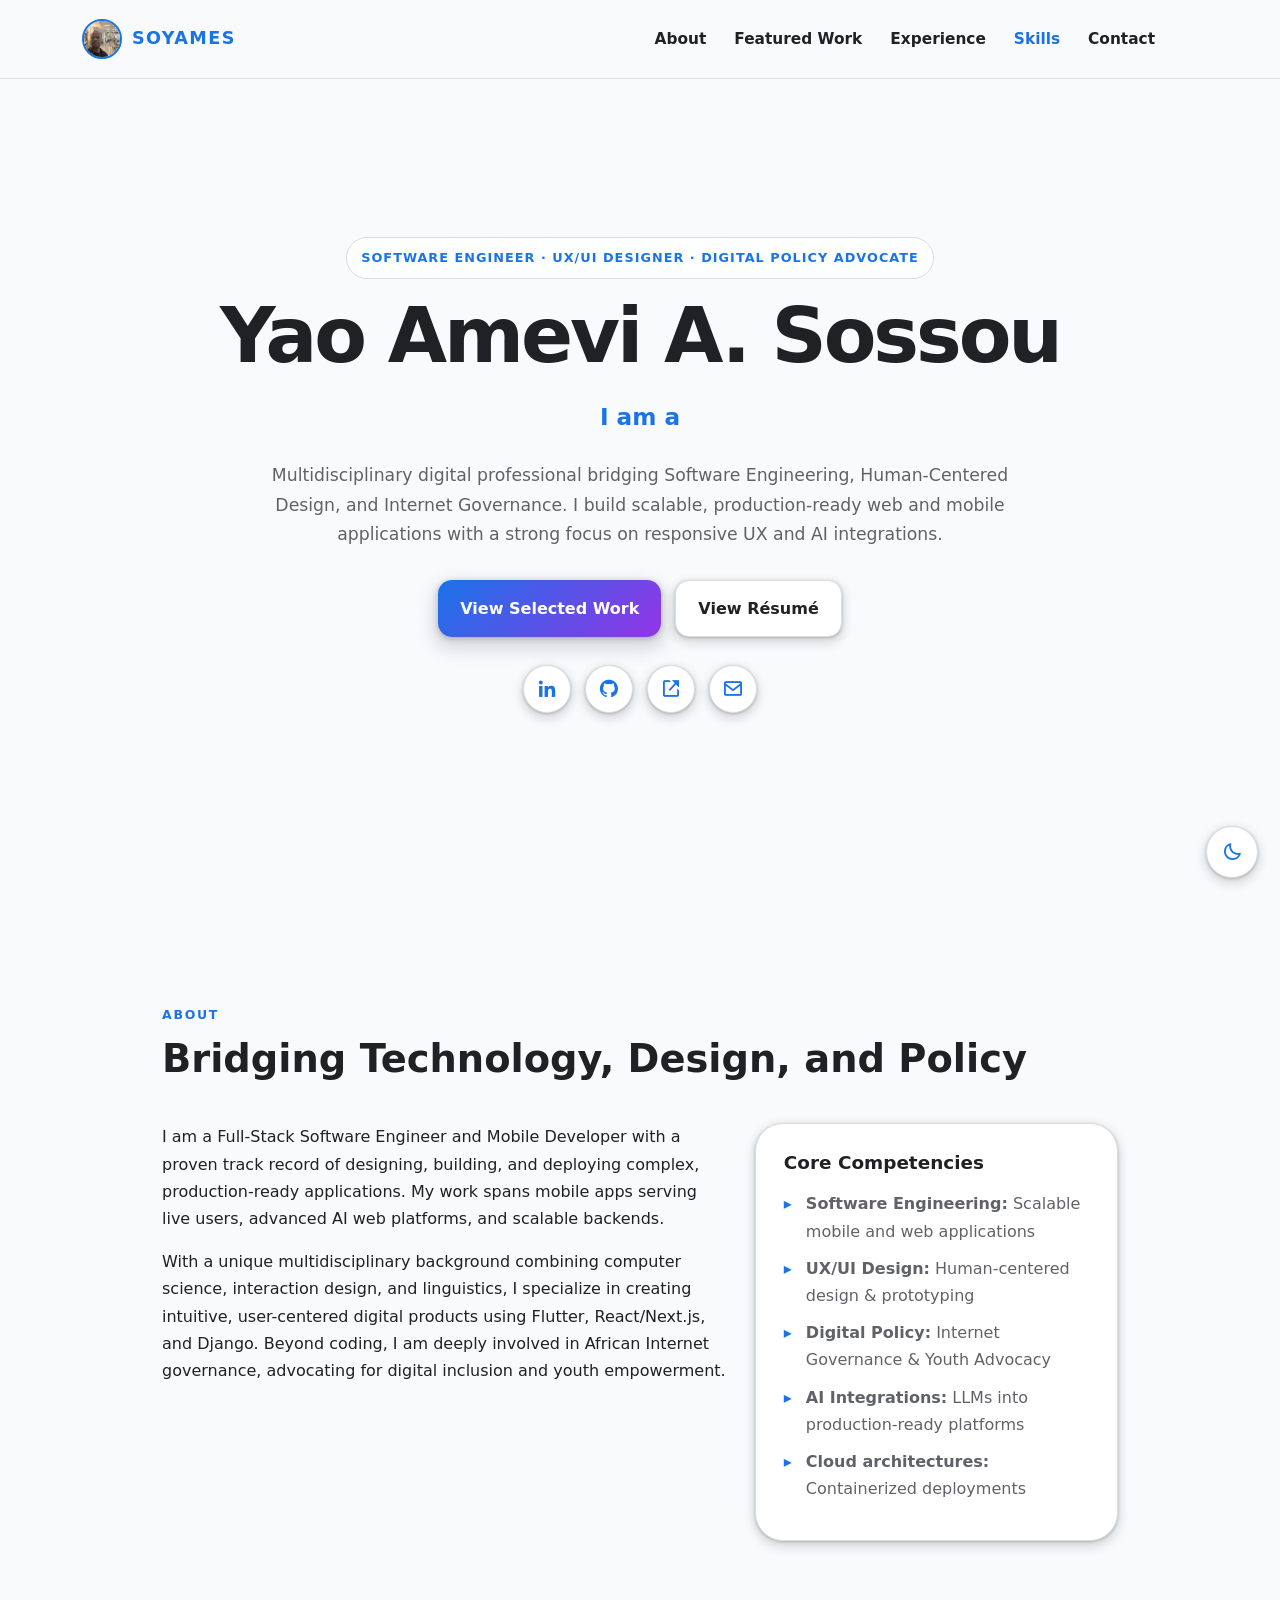
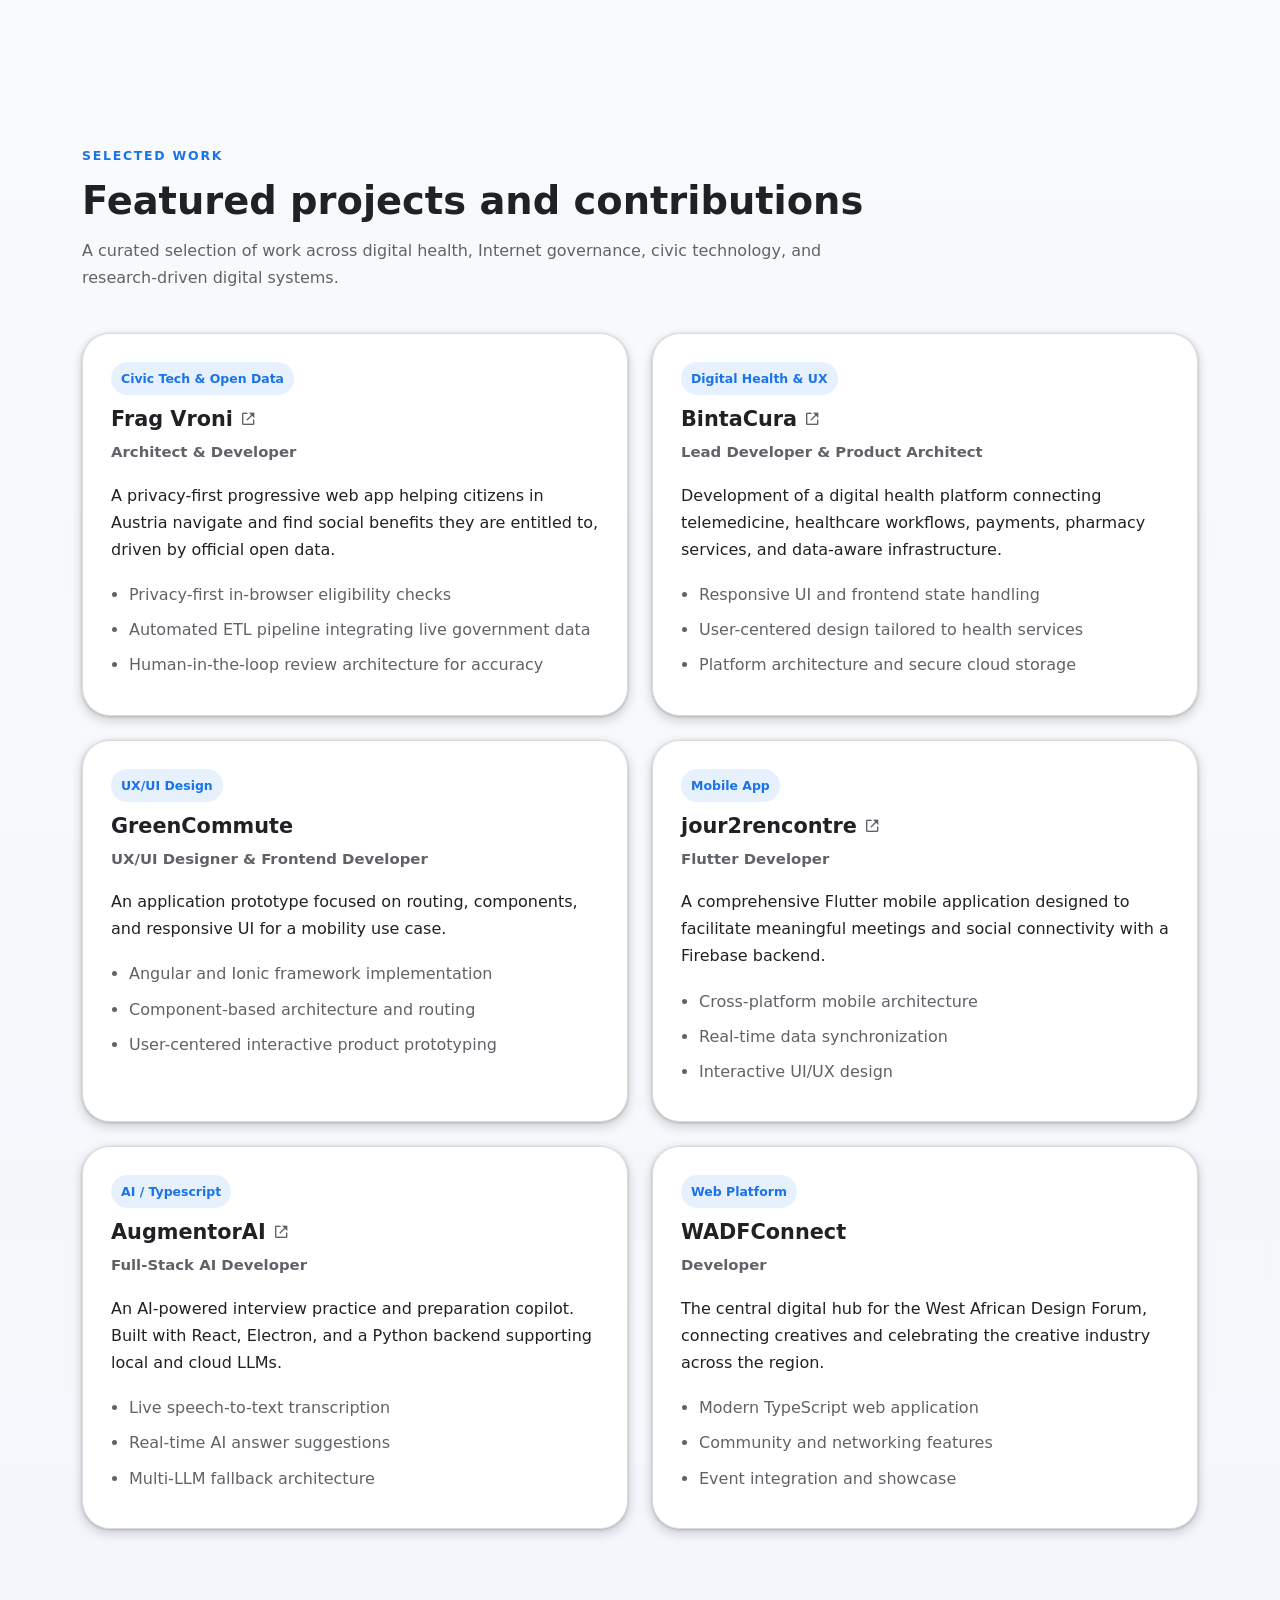
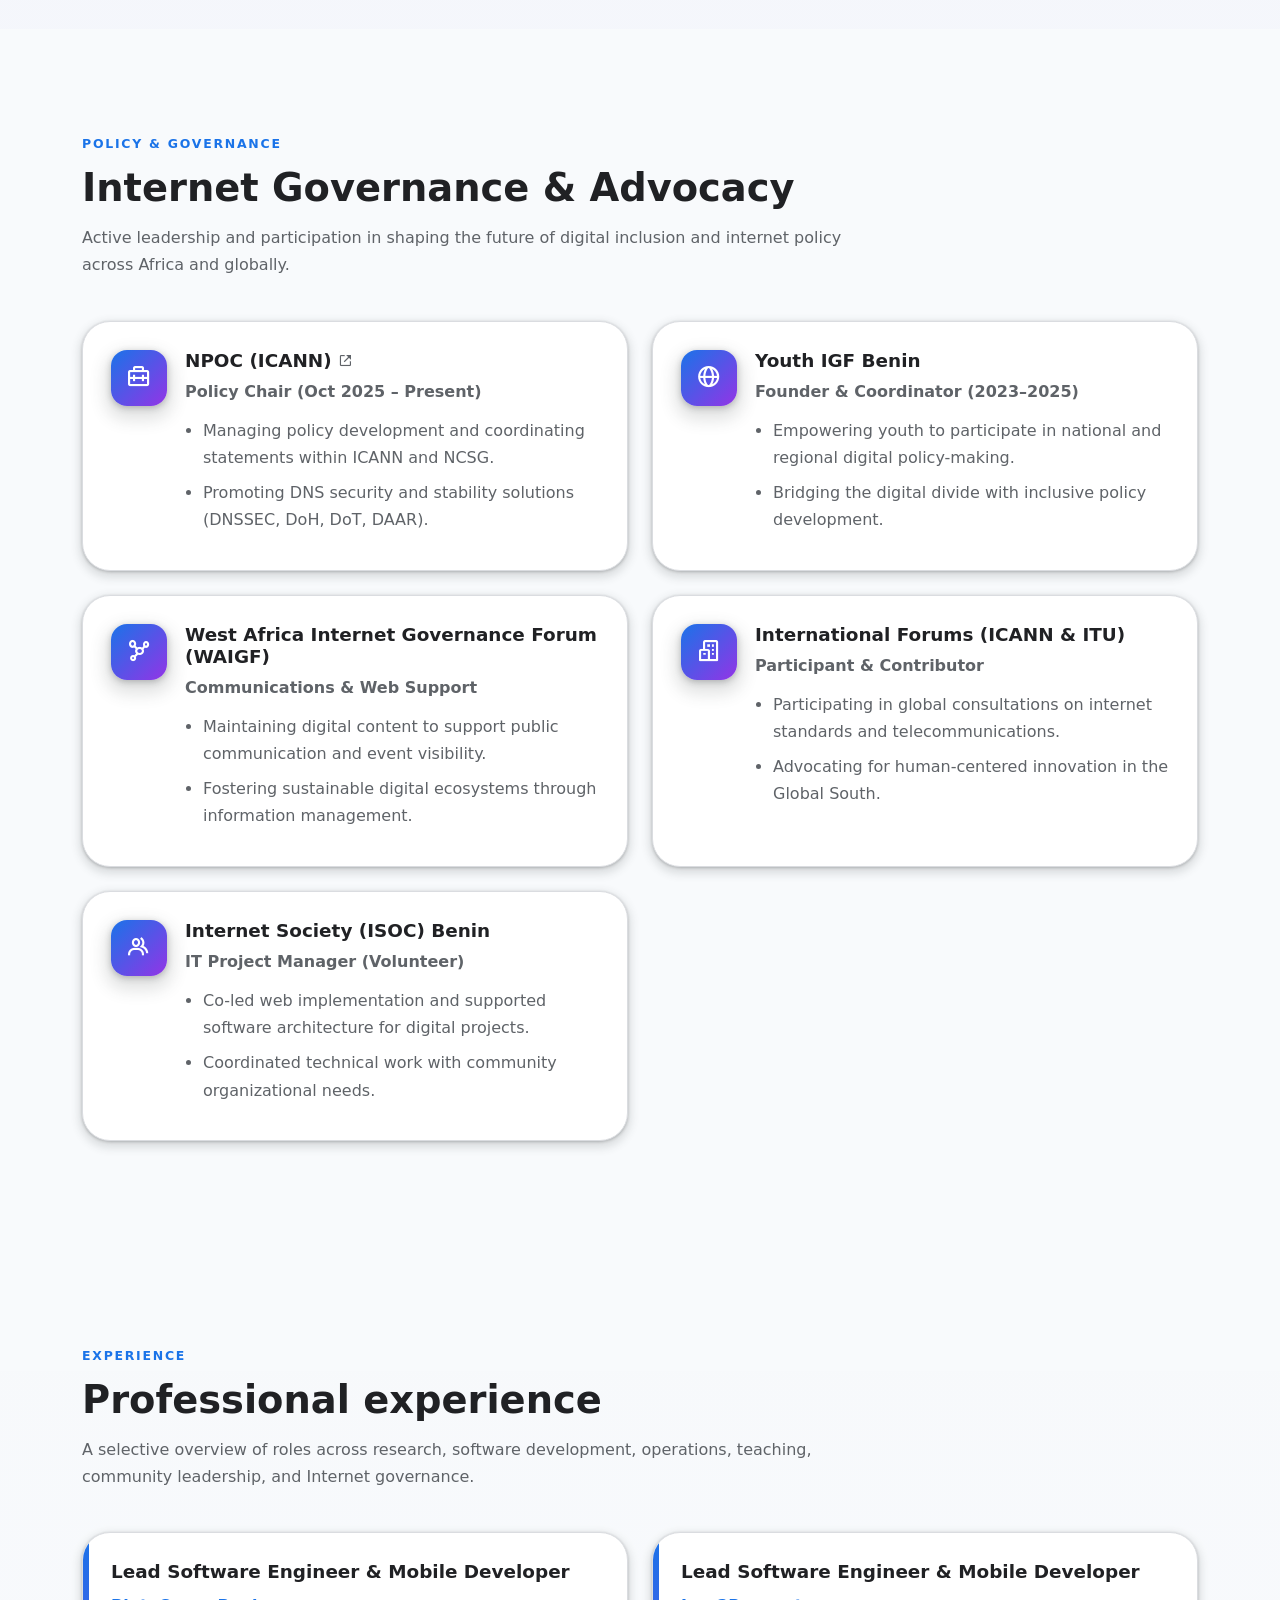
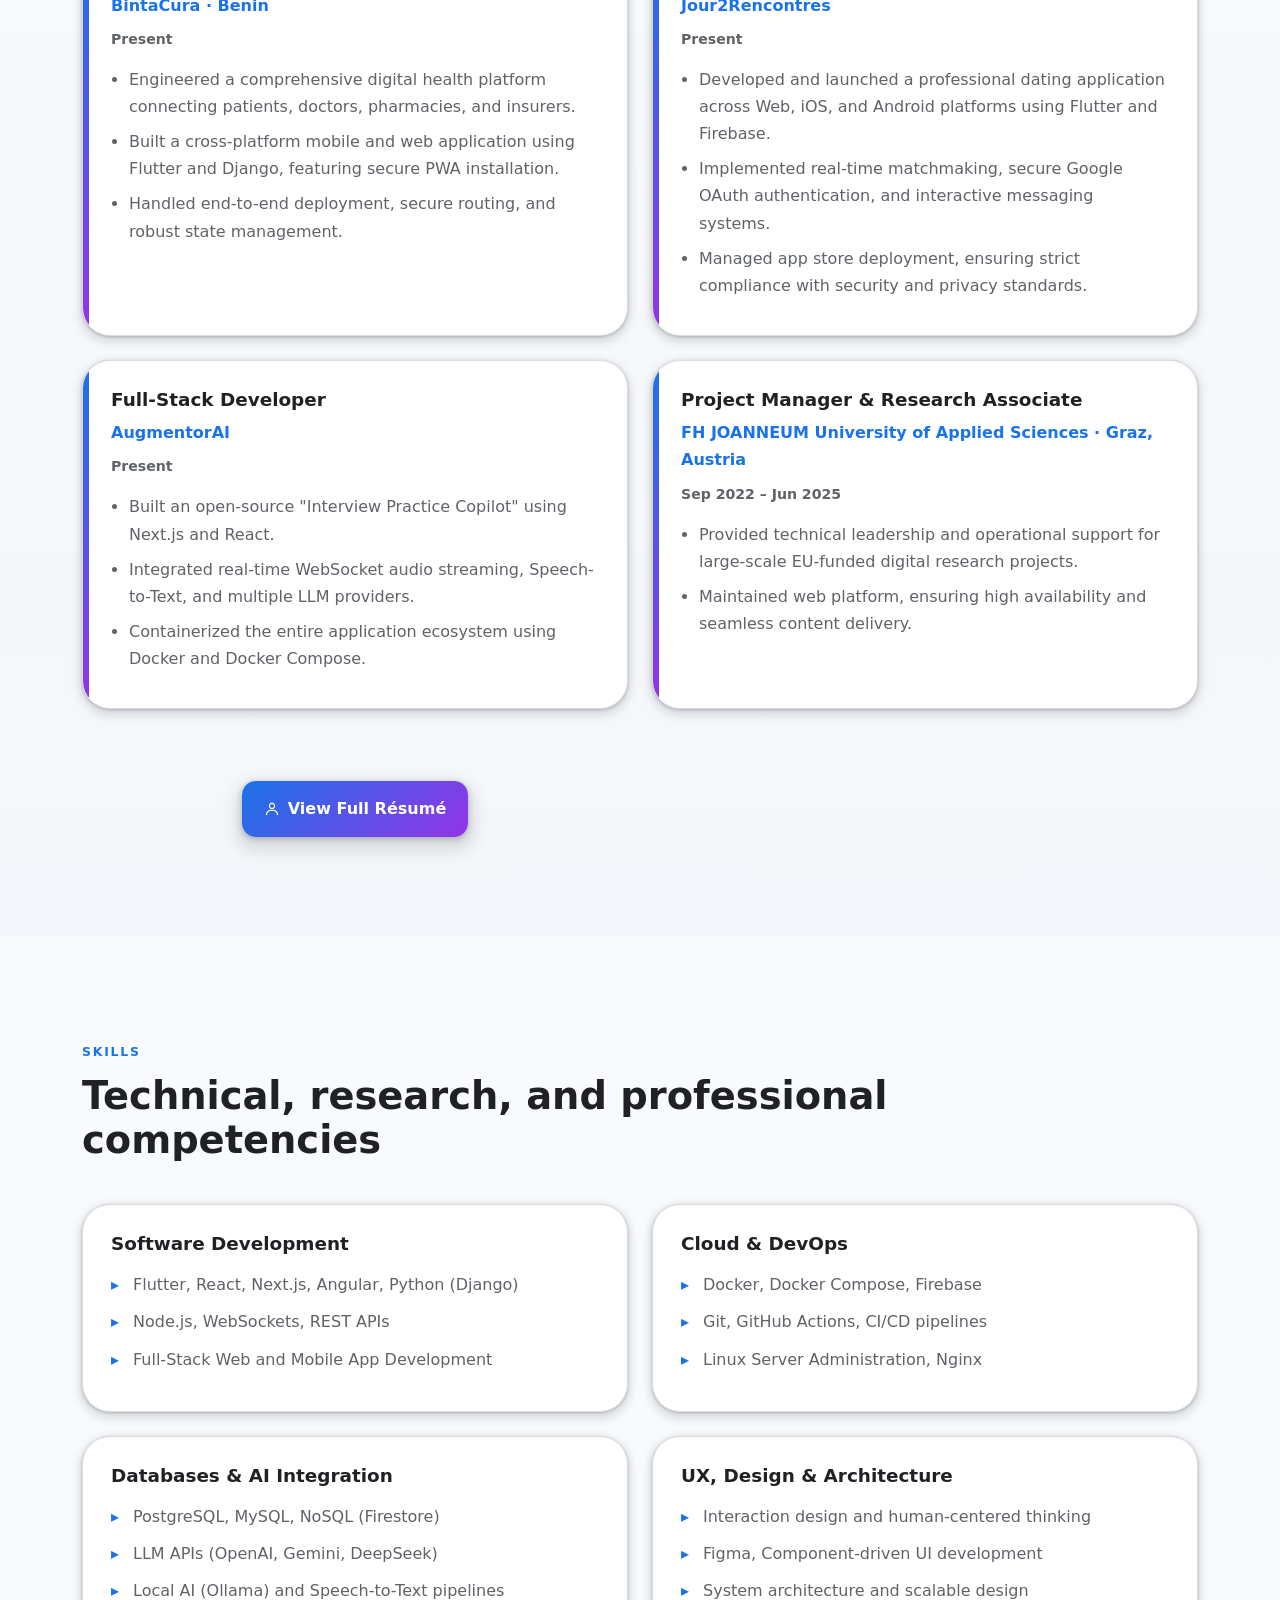
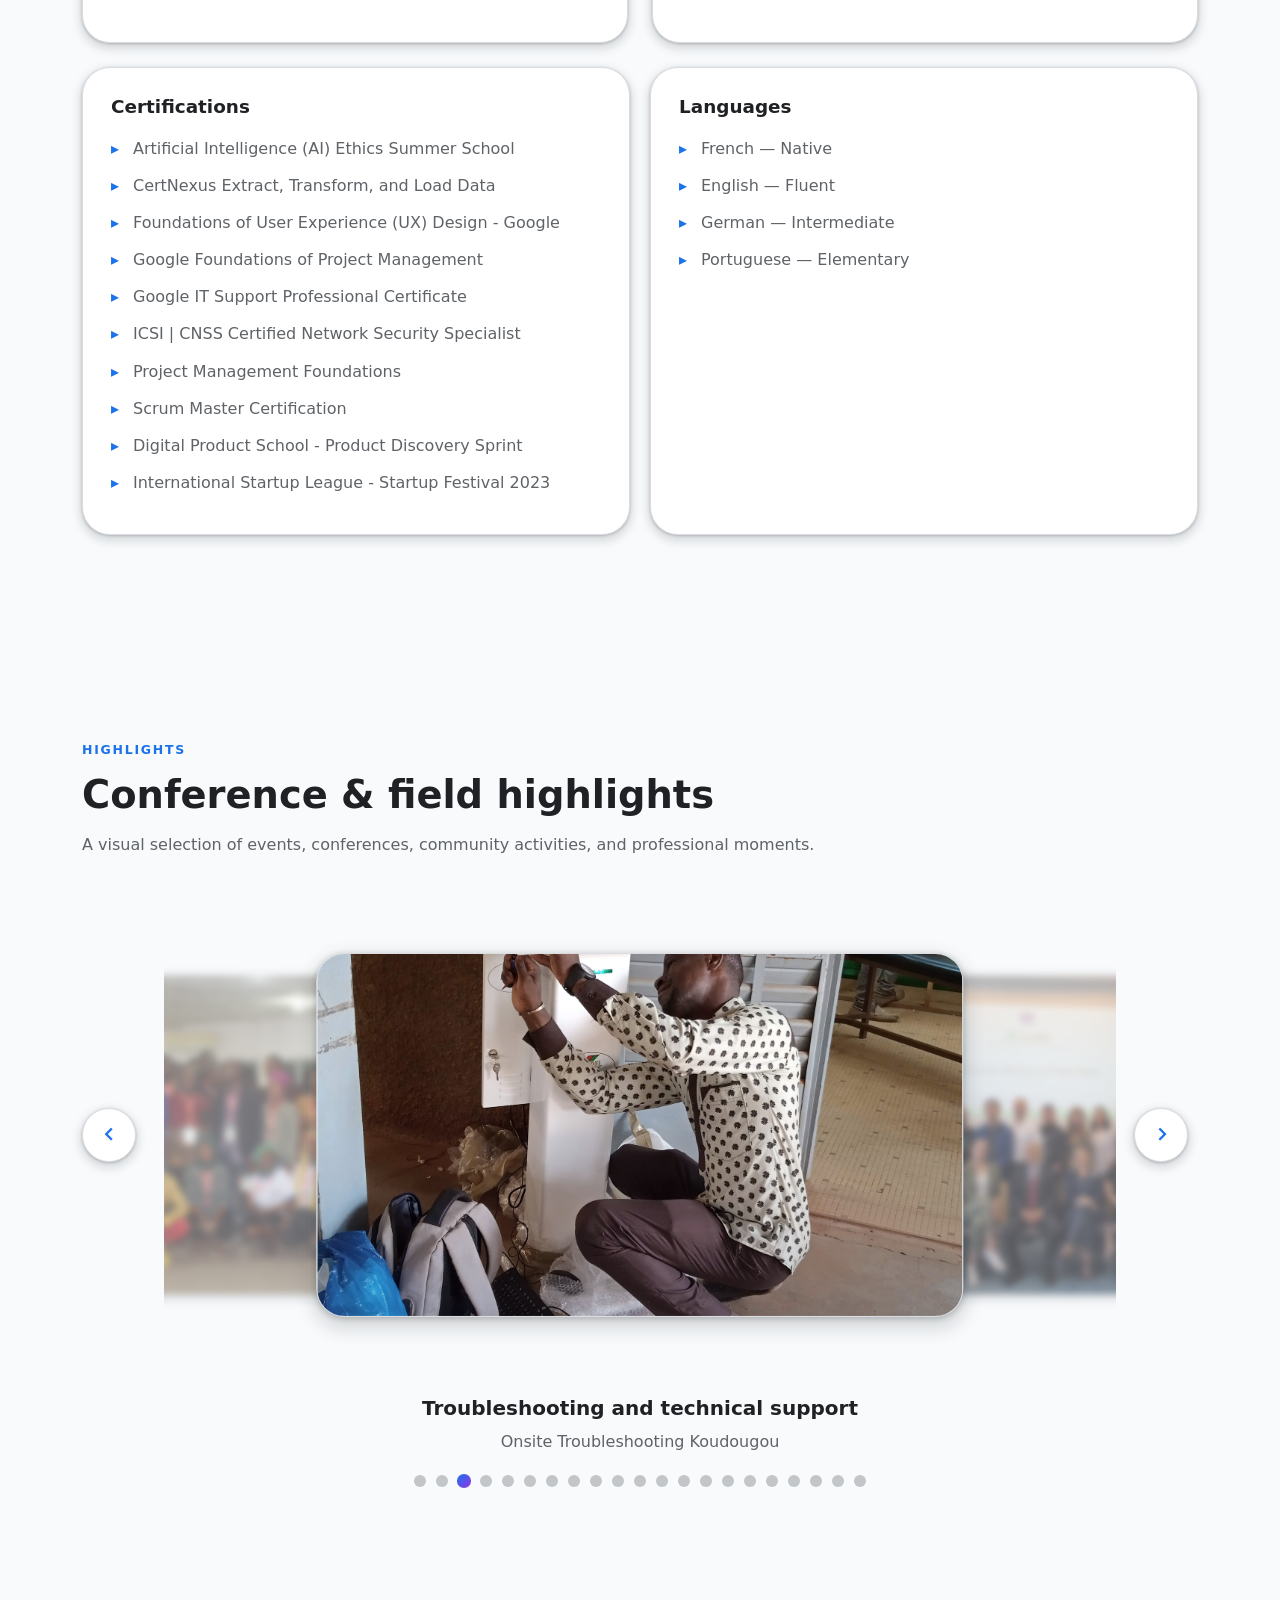
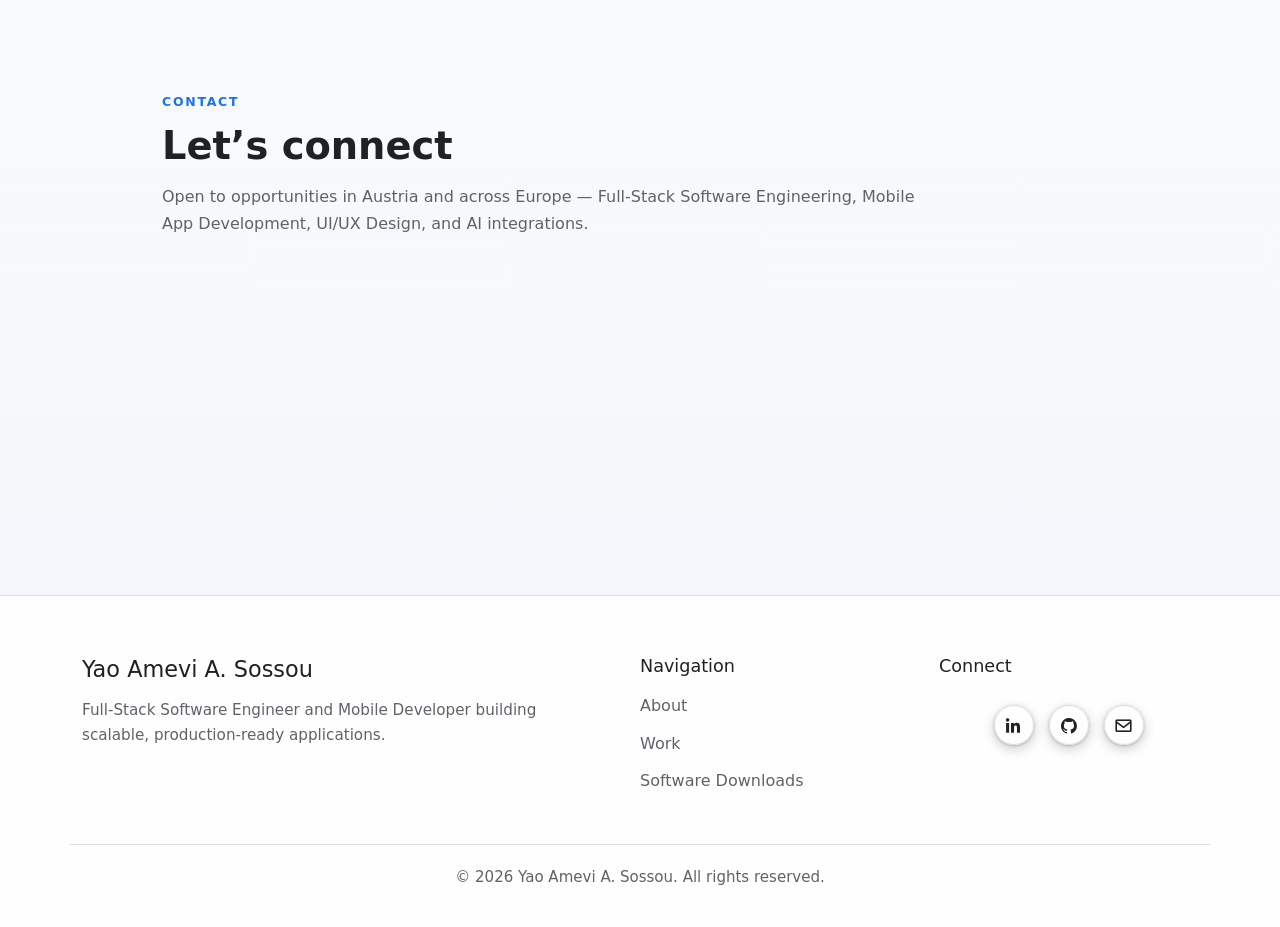
==== index.html @ 373e1129 "Update portfolio: add translation widget and update AugmentorAI distribution links" ====
<!DOCTYPE html>
<html lang="en">
<head>
  <meta charset="UTF-8" />
  <title>Yao Amevi A. Sossou | Project Manager |Digital Policy Expert |Software Engineer & Mobile Developer</title>
  <meta name="viewport" content="width=device-width, initial-scale=1.0" />
  <meta name="description" content="Portfolio of Yao Amevi A. Sossou — Full-Stack Software Engineer and Mobile Developer with experience in Flutter, React, Next.js, Django, Docker, and AI systems." />
  <meta name="author" content="Yao Amevi A. Sossou" />
  <meta name="keywords" content="Yao Sossou, Software Engineer, Mobile Developer, Flutter, React, Django, Docker, UX Design, Web Development, AI Systems" />

  <meta property="og:title" content="Yao Amevi A. Sossou | Software Engineer & Mobile Developer" />
  <meta
    property="og:description"
    content="Full-Stack Software Engineering, Mobile App Development, UX/UI, and AI Integrations."
  />
  <meta property="og:type" content="website" />
  <meta property="og:url" content="https://soyames.github.io/soyames/" />
  <meta property="og:image" content="https://soyames.github.io/soyames/assets/img/me.jpg" />

  <meta name="twitter:card" content="summary_large_image" />
  <meta name="twitter:title" content="Yao Amevi A. Sossou | Software Engineer & Mobile Developer" />
  <meta
    name="twitter:description"
    content="Software Engineer · Mobile App Developer · Digital Product Builder"
  />

  <link rel="canonical" href="https://soyames.github.io/soyames/" />
  <link rel="icon" type="image/jpeg" href="assets/img/logo-profile.jpg" />

  <link rel="preconnect" href="https://fonts.googleapis.com" />
  <link rel="preconnect" href="https://fonts.gstatic.com" crossorigin />
  <link
    href="https://fonts.googleapis.com/css2?family=Google+Sans+Text:wght@400;500;700;800&display=swap"
    rel="stylesheet"
  />

  <link
    href="https://cdn.jsdelivr.net/npm/bootstrap@5.3.3/dist/css/bootstrap.min.css"
    rel="stylesheet"
  />
  <link
    href="https://cdn.jsdelivr.net/npm/boxicons@2.1.4/css/boxicons.min.css"
    rel="stylesheet"
  />

  <script src="https://cdn.jsdelivr.net/npm/typed.js@2.1.0/dist/typed.umd.js"></script>
  <script src="https://cdn.jsdelivr.net/npm/particles.js@2.0.0/particles.min.js"></script>

  <link rel="stylesheet" href="assets/css/style.css" />
</head>
<body data-theme="dark">
  <div id="particles-js" aria-hidden="true"></div>

  <nav class="navbar-custom">
    <div class="container nav-inner">
      <a class="logo" href="#home">
        <img src="assets/img/logo-profile.jpg" alt="Logo" class="site-logo">
        SOYAMES
      </a>

      <button class="nav-toggle" aria-label="Toggle navigation" aria-expanded="false">
        <span></span>
        <span></span>
        <span></span>
      </button>

      <ul class="nav-links">
        <li><a href="#about">About</a></li>
        <li><a href="#featured">Featured Work</a></li>
        <li><a href="#experience">Experience</a></li>
        <li><a href="#skills">Skills</a></li>
        <li><a href="#contact">Contact</a></li>
        <li class="translate-wrap"><div id="google_translate_element"></div></li>
      </ul>
    </div>
  </nav>

  <button class="theme-toggle" id="theme-toggle" aria-label="Toggle theme">
    <i id="theme-icon" class="bx bx-moon"></i>
  </button>

  <header class="hero" id="home">
    <div class="container hero-inner">
      <p class="eyebrow">Software Engineer · UX/UI Designer · Digital Policy Advocate</p>

      <h1>Yao Amevi A. Sossou</h1>

      <p class="hero-subtitle">
        I am a <span class="typing"></span>
      </p>

      <p class="hero-lead">
        Multidisciplinary digital professional bridging Software Engineering, Human-Centered Design, and Internet Governance. I build scalable, production-ready web and mobile applications with a strong focus on responsive UX and AI integrations.
      </p>

      <div class="hero-actions">
        <a href="#featured" class="btn-main">View Selected Work</a>
        <a href="resume.html" class="btn-secondary">View Résumé</a>
      </div>

      <div class="socials">
        <a href="https://www.linkedin.com/in/ameviy" target="_blank" rel="noopener" aria-label="LinkedIn">
          <i class="bx bxl-linkedin"></i>
        </a>
        <a href="https://github.com/soyames" target="_blank" rel="noopener" aria-label="GitHub">
          <i class="bx bxl-github"></i>
        </a>
        <a href="https://orcid.org/0009-0002-6203-855X" target="_blank" rel="noopener" aria-label="ORCID">
          <i class="bx bx-link-external"></i>
        </a>
        <a href="mailto:soyames@gmail.com" aria-label="Email">
          <i class="bx bx-envelope"></i>
        </a>
      </div>
    </div>
  </header>


  <section class="section" id="about">
    <div class="container narrow">
      <div class="section-heading">
        <span class="section-kicker">About</span>
        <h2>Bridging Technology, Design, and Policy</h2>
      </div>

      <div class="about-grid">
        <div>
          <p>
            I am a Full-Stack Software Engineer and Mobile Developer with a proven track record of designing, building, and deploying complex, production-ready applications. My work spans mobile apps serving live users, advanced AI web platforms, and scalable backends.
          </p>
          <p>
            With a unique multidisciplinary background combining computer science, interaction design, and linguistics, I specialize in creating intuitive, user-centered digital products using Flutter, React/Next.js, and Django. Beyond coding, I am deeply involved in African Internet governance, advocating for digital inclusion and youth empowerment.
          </p>
        </div>

        <div class="about-card">
          <h3>Core Competencies</h3>
          <ul class="clean-list">
            <li><strong>Software Engineering:</strong> Scalable mobile and web applications</li>
            <li><strong>UX/UI Design:</strong> Human-centered design & prototyping</li>
            <li><strong>Digital Policy:</strong> Internet Governance & Youth Advocacy</li>
            <li><strong>AI Integrations:</strong> LLMs into production-ready platforms</li>
            <li><strong>Cloud architectures:</strong> Containerized deployments</li>
          </ul>
        </div>
      </div>
    </div>
  </section>

  <section class="section alt" id="featured">
    <div class="container">
      <div class="section-heading">
        <span class="section-kicker">Selected Work</span>
        <h2>Featured projects and contributions</h2>
        <p>
          A curated selection of work across digital health, Internet governance, civic technology,
          and research-driven digital systems.
        </p>
      </div>

      <div class="featured-grid">
        <article class="feature-card">
          <div class="feature-top">
            <span class="feature-badge">Civic Tech & Open Data</span>
            <h3><a href="https://fragvroni.up.railway.app/" target="_blank" rel="noopener" style="color: inherit; text-decoration: none;">Frag Vroni <i class='bx bx-link-external' style='font-size: 0.8em; color: var(--muted);'></i></a></h3>
            <p class="feature-role">Architect & Developer</p>
          </div>
          <p>
            A privacy-first progressive web app helping citizens in Austria navigate and find social benefits they are entitled to, driven by official open data.
          </p>
          <ul class="feature-points">
            <li>Privacy-first in-browser eligibility checks</li>
            <li>Automated ETL pipeline integrating live government data</li>
            <li>Human-in-the-loop review architecture for accuracy</li>
          </ul>
        </article>

        <article class="feature-card">
          <div class="feature-top">
            <span class="feature-badge">Digital Health & UX</span>
            <h3><a href="https://bintacura.org/" target="_blank" rel="noopener" style="color: inherit; text-decoration: none;">BintaCura <i class='bx bx-link-external' style='font-size: 0.8em; color: var(--muted);'></i></a></h3>
            <p class="feature-role">Lead Developer & Product Architect</p>
          </div>
          <p>
            Development of a digital health platform connecting telemedicine, healthcare workflows,
            payments, pharmacy services, and data-aware infrastructure.
          </p>
          <ul class="feature-points">
            <li>Responsive UI and frontend state handling</li>
            <li>User-centered design tailored to health services</li>
            <li>Platform architecture and secure cloud storage</li>
          </ul>
        </article>

        <article class="feature-card">
          <div class="feature-top">
            <span class="feature-badge">UX/UI Design</span>
            <h3>GreenCommute</h3>
            <p class="feature-role">UX/UI Designer & Frontend Developer</p>
          </div>
          <p>
            An application prototype focused on routing, components, and responsive UI for a mobility use case.
          </p>
          <ul class="feature-points">
            <li>Angular and Ionic framework implementation</li>
            <li>Component-based architecture and routing</li>
            <li>User-centered interactive product prototyping</li>
          </ul>
        </article>

        <article class="feature-card">
          <div class="feature-top">
            <span class="feature-badge">Mobile App</span>
            <h3><a href="https://www.jour2rencontres.com/" target="_blank" rel="noopener" style="color: inherit; text-decoration: none;">jour2rencontre <i class='bx bx-link-external' style='font-size: 0.8em; color: var(--muted);'></i></a></h3>
            <p class="feature-role">Flutter Developer</p>
          </div>
          <p>
            A comprehensive Flutter mobile application designed to facilitate meaningful meetings and social connectivity with a Firebase backend.
          </p>
          <ul class="feature-points">
            <li>Cross-platform mobile architecture</li>
            <li>Real-time data synchronization</li>
            <li>Interactive UI/UX design</li>
          </ul>
        </article>

        <article class="feature-card">
          <div class="feature-top">
            <span class="feature-badge">AI / Typescript</span>
            <h3><a href="https://github.com/soyames/AugmentorAI" target="_blank" rel="noopener" style="color: inherit; text-decoration: none;">AugmentorAI <i class='bx bx-link-external' style='font-size: 0.8em; color: var(--muted);'></i></a></h3>
            <p class="feature-role">Full-Stack AI Developer</p>
          </div>
          <p>
            An AI-powered interview practice and preparation copilot. Built with React, Electron, and a Python backend supporting local and cloud LLMs.
          </p>
          <ul class="feature-points">
            <li>Live speech-to-text transcription</li>
            <li>Real-time AI answer suggestions</li>
            <li>Multi-LLM fallback architecture</li>
          </ul>
        </article>

        <article class="feature-card">
          <div class="feature-top">
            <span class="feature-badge">Web Platform</span>
            <h3>WADFConnect</h3>
            <p class="feature-role">Developer</p>
          </div>
          <p>
            The central digital hub for the West African Design Forum, connecting creatives and celebrating the creative industry across the region.
          </p>
          <ul class="feature-points">
            <li>Modern TypeScript web application</li>
            <li>Community and networking features</li>
            <li>Event integration and showcase</li>
          </ul>
        </article>

        
      </div>
    </div>
  </section>
  <section class="section" id="advocacy">
    <div class="container">
      <div class="section-heading">
        <span class="section-kicker">Policy & Governance</span>
        <h2>Internet Governance & Advocacy</h2>
        <p>
          Active leadership and participation in shaping the future of digital inclusion and internet policy across Africa and globally.
        </p>
      </div>

      <div class="policy-grid" style="display: grid; grid-template-columns: repeat(2, minmax(0, 1fr)); gap: 24px;">
        <article class="policy-card reveal" style="display: flex; gap: 18px; align-items: flex-start; background: var(--surface); border: 1px solid var(--border); border-radius: var(--radius); padding: 28px; box-shadow: var(--shadow); transition: transform 0.28s ease, box-shadow 0.28s ease, border-color 0.28s ease;">
          <div class="policy-icon" style="width: 56px; height: 56px; min-width: 56px; border-radius: 16px; display: grid; place-items: center; background: linear-gradient(135deg, var(--accent), var(--accent-2)); color: white; font-size: 1.6rem; box-shadow: var(--shadow-strong);"><i class="bx bx-briefcase-alt-2"></i></div>
          <div>
            <h3 style="margin: 0 0 6px; font-size: 1.15rem; font-weight: 800;"><a href="https://icann-community.atlassian.net/wiki/spaces/NPOCC/overview" target="_blank" rel="noopener" style="color: inherit; text-decoration: none;">NPOC (ICANN) <i class='bx bx-link-external' style='font-size: 0.8em; color: var(--muted);'></i></a></h3>
            <p class="policy-role" style="margin: 0 0 12px; color: var(--muted); font-weight: 600;">Policy Chair (Oct 2025 – Present)</p>
            <ul style="margin: 0; padding-left: 18px;">
              <li style="margin-bottom: 8px; color: var(--muted);">Managing policy development and coordinating statements within ICANN and NCSG.</li>
              <li style="margin-bottom: 8px; color: var(--muted);">Promoting DNS security and stability solutions (DNSSEC, DoH, DoT, DAAR).</li>
            </ul>
          </div>
        </article>

        <article class="policy-card reveal" style="display: flex; gap: 18px; align-items: flex-start; background: var(--surface); border: 1px solid var(--border); border-radius: var(--radius); padding: 28px; box-shadow: var(--shadow); transition: transform 0.28s ease, box-shadow 0.28s ease, border-color 0.28s ease;">
          <div class="policy-icon" style="width: 56px; height: 56px; min-width: 56px; border-radius: 16px; display: grid; place-items: center; background: linear-gradient(135deg, var(--accent), var(--accent-2)); color: white; font-size: 1.6rem; box-shadow: var(--shadow-strong);"><i class="bx bx-globe"></i></div>
          <div>
            <h3 style="margin: 0 0 6px; font-size: 1.15rem; font-weight: 800;">Youth IGF Benin</h3>
            <p class="policy-role" style="margin: 0 0 12px; color: var(--muted); font-weight: 600;">Founder & Coordinator (2023–2025)</p>
            <ul style="margin: 0; padding-left: 18px;">
              <li style="margin-bottom: 8px; color: var(--muted);">Empowering youth to participate in national and regional digital policy-making.</li>
              <li style="margin-bottom: 8px; color: var(--muted);">Bridging the digital divide with inclusive policy development.</li>
            </ul>
          </div>
        </article>

        <article class="policy-card reveal" style="display: flex; gap: 18px; align-items: flex-start; background: var(--surface); border: 1px solid var(--border); border-radius: var(--radius); padding: 28px; box-shadow: var(--shadow); transition: transform 0.28s ease, box-shadow 0.28s ease, border-color 0.28s ease;">
          <div class="policy-icon" style="width: 56px; height: 56px; min-width: 56px; border-radius: 16px; display: grid; place-items: center; background: linear-gradient(135deg, var(--accent), var(--accent-2)); color: white; font-size: 1.6rem; box-shadow: var(--shadow-strong);"><i class="bx bx-network-chart"></i></div>
          <div>
            <h3 style="margin: 0 0 6px; font-size: 1.15rem; font-weight: 800;">West Africa Internet Governance Forum (WAIGF)</h3>
            <p class="policy-role" style="margin: 0 0 12px; color: var(--muted); font-weight: 600;">Communications & Web Support</p>
            <ul style="margin: 0; padding-left: 18px;">
              <li style="margin-bottom: 8px; color: var(--muted);">Maintaining digital content to support public communication and event visibility.</li>
              <li style="margin-bottom: 8px; color: var(--muted);">Fostering sustainable digital ecosystems through information management.</li>
            </ul>
          </div>
        </article>

        <article class="policy-card reveal" style="display: flex; gap: 18px; align-items: flex-start; background: var(--surface); border: 1px solid var(--border); border-radius: var(--radius); padding: 28px; box-shadow: var(--shadow); transition: transform 0.28s ease, box-shadow 0.28s ease, border-color 0.28s ease;">
          <div class="policy-icon" style="width: 56px; height: 56px; min-width: 56px; border-radius: 16px; display: grid; place-items: center; background: linear-gradient(135deg, var(--accent), var(--accent-2)); color: white; font-size: 1.6rem; box-shadow: var(--shadow-strong);"><i class="bx bx-buildings"></i></div>
          <div>
            <h3 style="margin: 0 0 6px; font-size: 1.15rem; font-weight: 800;">International Forums (ICANN & ITU)</h3>
            <p class="policy-role" style="margin: 0 0 12px; color: var(--muted); font-weight: 600;">Participant & Contributor</p>
            <ul style="margin: 0; padding-left: 18px;">
              <li style="margin-bottom: 8px; color: var(--muted);">Participating in global consultations on internet standards and telecommunications.</li>
              <li style="margin-bottom: 8px; color: var(--muted);">Advocating for human-centered innovation in the Global South.</li>
            </ul>
          </div>
        </article>
        
        <article class="policy-card reveal" style="display: flex; gap: 18px; align-items: flex-start; background: var(--surface); border: 1px solid var(--border); border-radius: var(--radius); padding: 28px; box-shadow: var(--shadow); transition: transform 0.28s ease, box-shadow 0.28s ease, border-color 0.28s ease;">
          <div class="policy-icon" style="width: 56px; height: 56px; min-width: 56px; border-radius: 16px; display: grid; place-items: center; background: linear-gradient(135deg, var(--accent), var(--accent-2)); color: white; font-size: 1.6rem; box-shadow: var(--shadow-strong);"><i class="bx bx-group"></i></div>
          <div>
            <h3 style="margin: 0 0 6px; font-size: 1.15rem; font-weight: 800;">Internet Society (ISOC) Benin</h3>
            <p class="policy-role" style="margin: 0 0 12px; color: var(--muted); font-weight: 600;">IT Project Manager (Volunteer)</p>
            <ul style="margin: 0; padding-left: 18px;">
              <li style="margin-bottom: 8px; color: var(--muted);">Co-led web implementation and supported software architecture for digital projects.</li>
              <li style="margin-bottom: 8px; color: var(--muted);">Coordinated technical work with community organizational needs.</li>
            </ul>
          </div>
        </article>
      </div>
    </div>
  </section>

  <section class="section alt" id="experience">
  <div class="container">
    <div class="section-heading">
      <span class="section-kicker">Experience</span>
      <h2>Professional experience</h2>
      <p>
        A selective overview of roles across research, software development, operations,
        teaching, community leadership, and Internet governance.
      </p>
    </div>

    <div class="experience-list">
      <article class="experience-item reveal">
        <h3>Lead Software Engineer & Mobile Developer</h3>
        <p class="experience-org">BintaCura · Benin</p>
        <span class="experience-date">Present</span>
        <ul>
          <li>Engineered a comprehensive digital health platform connecting patients, doctors, pharmacies, and insurers.</li>
          <li>Built a cross-platform mobile and web application using Flutter and Django, featuring secure PWA installation.</li>
          <li>Handled end-to-end deployment, secure routing, and robust state management.</li>
        </ul>
      </article>

      <article class="experience-item reveal">
        <h3>Lead Software Engineer & Mobile Developer</h3>
        <p class="experience-org">Jour2Rencontres</p>
        <span class="experience-date">Present</span>
        <ul>
          <li>Developed and launched a professional dating application across Web, iOS, and Android platforms using Flutter and Firebase.</li>
          <li>Implemented real-time matchmaking, secure Google OAuth authentication, and interactive messaging systems.</li>
          <li>Managed app store deployment, ensuring strict compliance with security and privacy standards.</li>
        </ul>
      </article>

      <article class="experience-item reveal">
        <h3>Full-Stack Developer</h3>
        <p class="experience-org">AugmentorAI</p>
        <span class="experience-date">Present</span>
        <ul>
          <li>Built an open-source "Interview Practice Copilot" using Next.js and React.</li>
          <li>Integrated real-time WebSocket audio streaming, Speech-to-Text, and multiple LLM providers.</li>
          <li>Containerized the entire application ecosystem using Docker and Docker Compose.</li>
        </ul>
      </article>

      <article class="experience-item reveal">
        <h3>Project Manager & Research Associate</h3>
        <p class="experience-org">FH JOANNEUM University of Applied Sciences · Graz, Austria</p>
        <span class="experience-date">Sep 2022 – Jun 2025</span>
        <ul>
          <li>Provided technical leadership and operational support for large-scale EU-funded digital research projects.</li>
          <li>Maintained web platform, ensuring high availability and seamless content delivery.</li>
        </ul>
      </article>

      <div class="text-center mt-5">
        <a href="resume.html" class="btn-main">
          <i class='bx bx-user me-2'></i> View Full Résumé
        </a>
      </div>
    </div>
  </div>
</section>


  

  <section class="section" id="skills">
    <div class="container">
      <div class="section-heading">
        <span class="section-kicker">Skills</span>
        <h2>Technical, research, and professional competencies</h2>
      </div>

      <div class="skills-grid">
        <article class="skill-card reveal">
          <h3>Software Development</h3>
          <ul class="clean-list">
            <li>Flutter, React, Next.js, Angular, Python (Django)</li>
            <li>Node.js, WebSockets, REST APIs</li>
            <li>Full-Stack Web and Mobile App Development</li>
          </ul>
        </article>

        <article class="skill-card reveal">
          <h3>Cloud & DevOps</h3>
          <ul class="clean-list">
            <li>Docker, Docker Compose, Firebase</li>
            <li>Git, GitHub Actions, CI/CD pipelines</li>
            <li>Linux Server Administration, Nginx</li>
          </ul>
        </article>

        <article class="skill-card reveal">
          <h3>Databases & AI Integration</h3>
          <ul class="clean-list">
            <li>PostgreSQL, MySQL, NoSQL (Firestore)</li>
            <li>LLM APIs (OpenAI, Gemini, DeepSeek)</li>
            <li>Local AI (Ollama) and Speech-to-Text pipelines</li>
          </ul>
        </article>

        <article class="skill-card reveal">
          <h3>UX, Design & Architecture</h3>
          <ul class="clean-list">
            <li>Interaction design and human-centered thinking</li>
            <li>Figma, Component-driven UI development</li>
            <li>System architecture and scalable design</li>
          </ul>
        </article>
      </div>

      <div class="two-column-grid smaller-gap cert-lang-wrap">
        <div class="content-card reveal">
          <h3>Certifications</h3>
          <ul class="clean-list">
            <li>Artificial Intelligence (AI) Ethics Summer School</li>
            <li>CertNexus Extract, Transform, and Load Data</li>
            <li>Foundations of User Experience (UX) Design - Google</li>
            <li>Google Foundations of Project Management</li>
            <li>Google IT Support Professional Certificate</li>
            <li>ICSI | CNSS Certified Network Security Specialist</li>
            <li>Project Management Foundations</li>
            <li>Scrum Master Certification</li>
            <li>Digital Product School - Product Discovery Sprint</li>
            <li>International Startup League - Startup Festival 2023</li>
          </ul>
        </div>

        <div class="content-card reveal">
          <h3>Languages</h3>
          <ul class="clean-list">
            <li>French — Native</li>
            <li>English — Fluent</li>
            <li>German — Intermediate</li>
            <li>Portuguese — Elementary</li>
          </ul>
        </div>
      </div>
    </div>
  </section>

  <section class="section" id="highlights">
    <div class="container">
      <div class="section-heading">
        <span class="section-kicker">Highlights</span>
        <h2>Conference & field highlights</h2>
        <p>
          A visual selection of events, conferences, community activities, and professional moments.
      
        </p>
      </div>

      <div class="photo-carousel reveal">
        <button class="photo-nav prev" id="photo-prev" aria-label="Previous highlight">
          <i class="bx bx-chevron-left"></i>
        </button>

        <div class="photo-stage" id="photo-stage" aria-live="polite">
          <!-- Slides generated by JavaScript -->
        </div>

        <button class="photo-nav next" id="photo-next" aria-label="Next highlight">
          <i class="bx bx-chevron-right"></i>
        </button>
      </div>

      <div class="photo-meta reveal">
        <h3 id="photo-title">Conference highlight</h3>
        <p id="photo-caption">
          Add your event photos to showcase participation, speaking engagements, community work,
          and international conferences.
        </p>
      </div>

      <div class="photo-dots" id="photo-dots" aria-label="Photo carousel navigation">
        <!-- Dots generated by JavaScript -->
      </div>
    </div>
  </section>

  <section class="section alt" id="contact">
    <div class="container narrow">
      <div class="section-heading">
        <span class="section-kicker">Contact</span>
        <h2>Let’s connect</h2>
        <p>
          Open to opportunities in Austria and across Europe — Full-Stack Software Engineering, Mobile App Development, UI/UX Design, and AI integrations.
        </p>
      </div>

      <div class="contact-grid">
        <article class="contact-card reveal">
          <i class="bx bxl-linkedin"></i>
          <h3>LinkedIn</h3>
          <a href="https://www.linkedin.com/in/ameviy" target="_blank" rel="noopener">@ameviy</a>
        </article>

        <article class="contact-card reveal">
          <i class="bx bx-link-external"></i>
          <h3>Facebook</h3>
          <a href="https://www.facebook.com/ameviy" target="_blank" rel="noopener">@ameviy</a>
        </article>

        <article class="contact-card reveal">
          <i class="bx bxl-github"></i>
          <h3>GitHub</h3>
          <a href="https://github.com/soyames" target="_blank" rel="noopener">@soyames</a>
        </article>

        <article class="contact-card reveal">
          <i class="bx bx-link-external"></i>
          <h3>ORCID</h3>
          <a href="https://orcid.org/0009-0002-6203-855X" target="_blank" rel="noopener">0009-0002-6203-855X</a>
        </article>
      </div>
    </div>
  </section>

  <footer class="footer-custom">
    <div class="container footer-grid">
      <div class="footer-about">
        <h3>Yao Amevi A. Sossou</h3>
        <p>Full-Stack Software Engineer and Mobile Developer building scalable, production-ready applications.</p>
      </div>
      <div class="footer-links">
        <h4>Navigation</h4>
        <ul>
          <li><a href="#about">About</a></li>
          <li><a href="#featured">Work</a></li>
          <li><a href="downloads.html">Software Downloads</a></li>
        </ul>
      </div>
      <div class="footer-social">
        <h4>Connect</h4>
        <div class="socials">
          <a href="https://www.linkedin.com/in/ameviy" target="_blank" rel="noopener" aria-label="LinkedIn"><i class="bx bxl-linkedin"></i></a>
          <a href="https://github.com/soyames" target="_blank" rel="noopener" aria-label="GitHub"><i class="bx bxl-github"></i></a>
          <a href="mailto:soyames@gmail.com" aria-label="Email"><i class="bx bx-envelope"></i></a>
        </div>
      </div>
    </div>
    <div class="footer-bottom container">
      <p>&copy; <span id="year"></span> Yao Amevi A. Sossou. All rights reserved.</p>
    </div>
  </footer>

  <script src="assets/js/main.js"></script>
  <script type="text/javascript">
    function googleTranslateElementInit() {
      new google.translate.TranslateElement({
        pageLanguage: 'en',
        layout: google.translate.TranslateElement.InlineLayout.SIMPLE
      }, 'google_translate_element');
    }
  </script>
  <script type="text/javascript" src="https://translate.google.com/translate_a/element.js?cb=googleTranslateElementInit"></script>
</body>
</html>
---- assets/css/style.css ----
:root {
  --bg: #191a1f;
  --surface: #282a2c;
  --surface-soft: #3c4043;
  --text: #e8eaed;
  --muted: #9aa0a6;
  --border: #3c4043;
  --accent: #8ab4f8;
  --accent-2: #c58af9;
  --shadow: 0 4px 8px 3px rgba(0, 0, 0, 0.15), 0 1px 3px rgba(0, 0, 0, 0.3);
  --shadow-strong: 0 8px 16px 6px rgba(0, 0, 0, 0.25), 0 2px 6px rgba(0, 0, 0, 0.5);
  --radius: 28px;
  --radius-sm: 16px;
  --container: 1180px;
}

body[data-theme="light"] {
  --bg: #f8fafc;
  --surface: #ffffff;
  --surface-soft: #f1f5f9;
  --text: #202124;
  --muted: #5f6368;
  --border: #dadce0;
  --accent: #1a73e8;
  --accent-2: #9334e6;
  --shadow: 0 4px 8px 3px rgba(60, 64, 67, 0.15), 0 1px 3px rgba(60, 64, 67, 0.3);
  --shadow-strong: 0 8px 16px 6px rgba(60, 64, 67, 0.15), 0 2px 6px rgba(60, 64, 67, 0.3);
}

*,
*::before,
*::after {
  box-sizing: border-box;
}

html {
  scroll-behavior: smooth;
}

body {
  margin: 0;
  font-family: "Google Sans Text", "Inter", system-ui, sans-serif;
  background: var(--bg);
  color: var(--text);
  line-height: 1.7;
  overflow-x: hidden;
}

img {
  max-width: 100%;
  display: block;
}

a {
  color: var(--accent);
  text-decoration: none;
}

a:hover {
  text-decoration: none;
}

.container {
  width: min(var(--container), calc(100% - 40px));
  margin: 0 auto;
}

.narrow {
  max-width: 980px;
  margin: 0 auto;
}

.section {
  position: relative;
  z-index: 2;
  padding: 100px 0;
}

.section.alt {
  background: linear-gradient(180deg, transparent 0%, rgba(79, 70, 229, 0.02) 100%);
}

.section-heading {
  margin-bottom: 42px;
}

.section-kicker {
  display: inline-block;
  margin-bottom: 12px;
  color: var(--accent);
  text-transform: uppercase;
  letter-spacing: 0.14em;
  font-size: 0.78rem;
  font-weight: 800;
}

.section-heading h2 {
  margin: 0 0 14px;
  font-size: clamp(1.9rem, 3vw, 2.8rem);
  line-height: 1.15;
  font-weight: 800;
}

.section-heading p {
  margin: 0;
  max-width: 760px;
  color: var(--muted);
  font-size: 1rem;
}

#particles-js {
  position: fixed;
  inset: 0;
  z-index: 0;
  pointer-events: none;
  opacity: 0.9;
}

/* NAV */
.navbar-custom {
  position: fixed;
  top: 0;
  width: 100%;
  z-index: 1000;
  backdrop-filter: blur(16px);
  background: color-mix(in srgb, var(--bg) 82%, transparent);
  border-bottom: 1px solid color-mix(in srgb, var(--border) 88%, transparent);
}

.nav-inner {
  display: flex;
  align-items: center;
  justify-content: space-between;
  min-height: 78px;
}

.logo {
  color: var(--accent);
  font-weight: 800;
  font-size: 1.1rem;
  letter-spacing: 0.08em;
  display: flex;
  align-items: center;
  gap: 10px;
  text-decoration: none;
}

.logo img.site-logo {
  width: 40px;
  height: 40px;
  border-radius: 50%;
  object-fit: cover;
  border: 2px solid var(--accent);
}

.nav-links {
  display: flex;
  gap: 28px;
  list-style: none;
  margin: 0;
  padding: 0;
}

.nav-links a {
  color: var(--text);
  font-weight: 600;
  font-size: 0.96rem;
  transition: color 0.25s ease;
}

.nav-links a:hover,
.nav-links a.active {
  color: var(--accent);
}

.nav-toggle {
  display: none;
  background: transparent;
  border: 0;
  padding: 6px;
  cursor: pointer;
}

.nav-toggle span {
  display: block;
  width: 27px;
  height: 3px;
  margin: 5px 0;
  background: var(--text);
  border-radius: 4px;
  transition: all 0.3s ease;
}

.theme-toggle {
  position: fixed;
  right: 22px;
  bottom: 22px;
  z-index: 1001;
  width: 52px;
  height: 52px;
  border: 1px solid var(--border);
  border-radius: 50%;
  background: var(--surface);
  color: var(--accent);
  box-shadow: var(--shadow);
  display: grid;
  place-items: center;
  cursor: pointer;
  font-size: 1.3rem;
  transition: transform 0.25s ease, box-shadow 0.25s ease;
}

.theme-toggle:hover {
  transform: translateY(-2px);
  box-shadow: var(--shadow-strong);
}

/* HERO */
.hero {
  position: relative;
  z-index: 2;
  min-height: 100vh;
  display: grid;
  place-items: center;
  padding: 130px 0 80px;
}

.hero-inner {
  text-align: center;
  max-width: 900px;
}

.eyebrow {
  display: inline-flex;
  align-items: center;
  gap: 8px;
  margin-bottom: 18px;
  padding: 9px 14px;
  border: 1px solid var(--border);
  border-radius: 999px;
  background: color-mix(in srgb, var(--surface) 75%, transparent);
  color: var(--accent);
  font-size: 0.8rem;
  font-weight: 700;
  letter-spacing: 0.08em;
  text-transform: uppercase;
}

.hero h1 {
  margin: 0;
  font-size: clamp(2.5rem, 6vw, 4.8rem);
  line-height: 1.02;
  font-weight: 800;
  letter-spacing: -0.04em;
}

.hero-subtitle {
  margin: 22px 0 0;
  font-size: clamp(1.1rem, 2.2vw, 1.45rem);
  font-weight: 700;
  color: var(--accent);
  min-height: 40px;
}

.hero-lead {
  margin: 24px auto 0;
  max-width: 760px;
  color: var(--muted);
  font-size: 1.08rem;
}

.hero-actions {
  display: flex;
  justify-content: center;
  flex-wrap: wrap;
  gap: 14px;
  margin-top: 30px;
}

.btn-main,
.btn-secondary {
  display: inline-flex;
  align-items: center;
  justify-content: center;
  padding: 14px 22px;
  border-radius: 14px;
  font-weight: 700;
  transition: transform 0.25s ease, box-shadow 0.25s ease, border-color 0.25s ease;
}

.btn-main {
  background: linear-gradient(135deg, var(--accent), var(--accent-2));
  color: #fff;
  box-shadow: var(--shadow-strong);
}

.btn-secondary {
  background: var(--surface);
  color: var(--text);
  border: 1px solid var(--border);
  box-shadow: var(--shadow);
}

.btn-main:hover,
.btn-secondary:hover {
  transform: translateY(-2px);
}

.socials {
  margin-top: 28px;
  display: flex;
  justify-content: center;
  gap: 14px;
  flex-wrap: wrap;
}

.socials a {
  width: 48px;
  height: 48px;
  border-radius: 50%;
  border: 1px solid var(--border);
  background: var(--surface);
  color: var(--accent);
  display: grid;
  place-items: center;
  font-size: 1.35rem;
  box-shadow: var(--shadow);
  transition: transform 0.25s ease, box-shadow 0.25s ease;
}

.socials a:hover {
  transform: translateY(-2px);
  box-shadow: var(--shadow-strong);
}

/* IMPACT STRIP */
.impact-strip {
  padding-top: 0;
}

.impact-grid {
  display: grid;
  grid-template-columns: repeat(4, 1fr);
  gap: 18px;
}

.impact-item {
  background: var(--surface);
  border: 1px solid var(--border);
  border-radius: var(--radius-sm);
  padding: 22px;
  box-shadow: var(--shadow);
}

.impact-item strong {
  display: block;
  margin-bottom: 8px;
  font-size: 1rem;
}

.impact-item span {
  color: var(--muted);
  font-size: 0.95rem;
}

/* PHOTO HIGHLIGHTS */
.photo-carousel {
  position: relative;
  display: grid;
  grid-template-columns: 64px 1fr 64px;
  align-items: center;
  gap: 18px;
}

.photo-stage {
  position: relative;
  height: min(62vw, 470px);
  min-height: 290px;
  overflow: hidden;
}

.photo-slide {
  position: absolute;
  top: 50%;
  left: 50%;
  width: min(68%, 760px);
  aspect-ratio: 16 / 9;
  border-radius: 28px;
  overflow: hidden;
  background: var(--surface);
  border: 1px solid var(--border);
  box-shadow: var(--shadow);
  transition:
    transform 0.7s ease,
    opacity 0.7s ease,
    filter 0.7s ease,
    box-shadow 0.7s ease;
  transform-origin: center;
}

.photo-slide img {
  width: 100%;
  height: 100%;
  object-fit: cover;
}

.photo-slide::after {
  content: "";
  position: absolute;
  inset: 0;
  background: linear-gradient(180deg, transparent 35%, rgba(15, 23, 42, 0.18) 100%);
  pointer-events: none;
}

.photo-slide.active {
  transform: translate(-50%, -50%) scale(1);
  opacity: 1;
  z-index: 5;
  filter: blur(0);
  box-shadow: var(--shadow-strong);
}

.photo-slide.left {
  transform: translate(-115%, -50%) scale(0.88);
  opacity: 0.65;
  z-index: 3;
  filter: blur(4px);
}

.photo-slide.right {
  transform: translate(15%, -50%) scale(0.88);
  opacity: 0.65;
  z-index: 3;
  filter: blur(4px);
}

.photo-slide.hidden-left {
  transform: translate(-175%, -50%) scale(0.72);
  opacity: 0;
  z-index: 1;
  filter: blur(10px);
}

.photo-slide.hidden-right {
  transform: translate(75%, -50%) scale(0.72);
  opacity: 0;
  z-index: 1;
  filter: blur(10px);
}

.photo-nav {
  width: 54px;
  height: 54px;
  border-radius: 50%;
  border: 1px solid var(--border);
  background: var(--surface);
  color: var(--accent);
  display: grid;
  place-items: center;
  font-size: 1.7rem;
  box-shadow: var(--shadow);
  cursor: pointer;
  transition: transform 0.25s ease, box-shadow 0.25s ease;
}

.photo-nav:hover {
  transform: translateY(-2px);
  box-shadow: var(--shadow-strong);
}

.photo-meta {
  max-width: 800px;
  margin: 26px auto 0;
  text-align: center;
}

.photo-meta h3 {
  margin: 0 0 8px;
  font-size: 1.25rem;
  font-weight: 800;
}

.photo-meta p {
  margin: 0;
  color: var(--muted);
}

.photo-dots {
  display: flex;
  justify-content: center;
  flex-wrap: wrap;
  gap: 10px;
  margin-top: 20px;
}

.photo-dot {
  width: 12px;
  height: 12px;
  border-radius: 50%;
  border: 0;
  background: color-mix(in srgb, var(--muted) 35%, transparent);
  cursor: pointer;
  transition: transform 0.25s ease, background 0.25s ease;
}

.photo-dot.active {
  background: linear-gradient(135deg, var(--accent), var(--accent-2));
  transform: scale(1.18);
}

/* ABOUT */
.about-grid {
  display: grid;
  grid-template-columns: 1.4fr 0.9fr;
  gap: 28px;
  align-items: start;
}

.about-card,
.content-card,
.skill-card,
.contact-card {
  background: var(--surface);
  border: 1px solid var(--border);
  border-radius: var(--radius);
  box-shadow: var(--shadow);
}

.about-card {
  padding: 28px;
}

.about-card h3,
.content-card h3,
.skill-card h3,
.contact-card h3 {
  margin: 0 0 16px;
  font-size: 1.15rem;
  font-weight: 700;
}

/* FEATURED */
.featured-grid {
  display: grid;
  grid-template-columns: repeat(2, minmax(0, 1fr));
  gap: 24px;
}

.feature-card {
  background: var(--surface);
  border: 1px solid var(--border);
  border-radius: var(--radius);
  padding: 28px;
  box-shadow: var(--shadow);
  transition: transform 0.28s ease, box-shadow 0.28s ease, border-color 0.28s ease;
}

.feature-card:hover,
.experience-item:hover,
.policy-card:hover,
.skill-card:hover,
.contact-card:hover,
.content-card:hover {
  transform: translateY(-5px);
  box-shadow: var(--shadow-strong);
  border-color: color-mix(in srgb, var(--accent) 35%, var(--border));
}

.feature-top {
  margin-bottom: 16px;
}

.feature-badge {
  display: inline-block;
  margin-bottom: 12px;
  padding: 6px 10px;
  border-radius: 999px;
  background: color-mix(in srgb, var(--accent) 10%, transparent);
  color: var(--accent);
  font-size: 0.78rem;
  font-weight: 700;
}

.feature-card h3 {
  margin: 0 0 8px;
  font-size: 1.3rem;
  font-weight: 800;
}

.feature-role {
  margin: 0;
  color: var(--muted);
  font-size: 0.93rem;
  font-weight: 600;
}

.feature-points {
  margin: 18px 0 0;
  padding-left: 18px;
}

.feature-points li {
  margin-bottom: 8px;
  color: var(--muted);
}

/* EXPERIENCE */
.experience-list {
  display: grid;
  grid-template-columns: repeat(2, minmax(0, 1fr));
  gap: 24px;
}

.experience-item {
  background: var(--surface);
  border: 1px solid var(--border);
  border-radius: var(--radius);
  padding: 28px;
  box-shadow: var(--shadow);
  position: relative;
  overflow: hidden;
  transition: transform 0.28s ease, box-shadow 0.28s ease, border-color 0.28s ease;
}

.experience-item::before {
  content: "";
  position: absolute;
  inset: 0 auto 0 0;
  width: 6px;
  background: linear-gradient(180deg, var(--accent), var(--accent-2));
}

.experience-item h3 {
  margin: 0 0 8px;
  font-size: 1.15rem;
  font-weight: 800;
}

.experience-org {
  margin: 0 0 6px;
  color: var(--accent);
  font-weight: 700;
}

.experience-date {
  display: inline-block;
  margin-bottom: 14px;
  color: var(--muted);
  font-size: 0.88rem;
  font-weight: 600;
}

.experience-item ul {
  margin: 0;
  padding-left: 18px;
}

.experience-item li {
  margin-bottom: 8px;
  color: var(--muted);
}

/* POLICY */
.policy-grid {
  display: grid;
  grid-template-columns: repeat(2, minmax(0, 1fr));
  gap: 24px;
}

.policy-card {
  display: flex;
  gap: 18px;
  align-items: flex-start;
  background: var(--surface);
  border: 1px solid var(--border);
  border-radius: var(--radius);
  padding: 28px;
  box-shadow: var(--shadow);
  transition: transform 0.28s ease, box-shadow 0.28s ease, border-color 0.28s ease;
}

.policy-icon {
  width: 56px;
  height: 56px;
  min-width: 56px;
  border-radius: 16px;
  display: grid;
  place-items: center;
  background: linear-gradient(135deg, var(--accent), var(--accent-2));
  color: white;
  font-size: 1.6rem;
  box-shadow: var(--shadow-strong);
}

.policy-card h3 {
  margin: 0 0 6px;
  font-size: 1.15rem;
  font-weight: 800;
}

.policy-role {
  margin: 0 0 12px;
  color: var(--muted);
  font-weight: 600;
}

.policy-card ul {
  margin: 0;
  padding-left: 18px;
}

.policy-card li {
  margin-bottom: 8px;
  color: var(--muted);
}

.focus-panel {
  margin-top: 28px;
  background: var(--surface);
  border: 1px solid var(--border);
  border-radius: var(--radius);
  padding: 28px;
  box-shadow: var(--shadow);
}

.focus-panel h3 {
  margin: 0 0 16px;
  font-size: 1.1rem;
  font-weight: 800;
}

.focus-areas {
  display: flex;
  flex-wrap: wrap;
  gap: 12px;
}

.focus-areas span {
  display: inline-flex;
  padding: 10px 14px;
  border-radius: 999px;
  background: var(--surface-soft);
  border: 1px solid var(--border);
  color: var(--text);
  font-weight: 600;
  font-size: 0.92rem;
}

/* RESEARCH / PUB / SKILLS / CONTACT */
.two-column-grid {
  display: grid;
  grid-template-columns: repeat(2, minmax(0, 1fr));
  gap: 24px;
}

.two-column-grid.smaller-gap {
  gap: 20px;
}

.content-card,
.skill-card {
  padding: 28px;
}

.skills-grid {
  display: grid;
  grid-template-columns: repeat(2, minmax(0, 1fr));
  gap: 24px;
}

.publications-list {
  list-style: none;
  padding: 0;
  margin: 0;
  display: grid;
  gap: 18px;
}

.publications-list li {
  background: var(--surface);
  border: 1px solid var(--border);
  border-radius: var(--radius-sm);
  padding: 24px;
  box-shadow: var(--shadow);
}

.publications-list strong {
  display: block;
  margin-bottom: 8px;
  font-size: 1rem;
}

.publications-list span {
  display: block;
  color: var(--muted);
  margin-bottom: 10px;
}

.orcid-box {
  margin-top: 24px;
  background: var(--surface);
  border: 1px solid var(--border);
  border-radius: var(--radius-sm);
  padding: 22px 24px;
  box-shadow: var(--shadow);
}

.cert-lang-wrap {
  margin-top: 24px;
}

.contact-grid {
  display: grid;
  grid-template-columns: repeat(4, minmax(0, 1fr));
  gap: 20px;
}

.contact-card {
  text-align: center;
  padding: 28px 22px;
  transition: transform 0.28s ease, box-shadow 0.28s ease, border-color 0.28s ease;
}

.contact-card i {
  display: inline-grid;
  place-items: center;
  width: 52px;
  height: 52px;
  margin-bottom: 14px;
  border-radius: 50%;
  background: color-mix(in srgb, var(--accent) 12%, transparent);
  color: var(--accent);
  font-size: 1.45rem;
}

.contact-card a {
  word-break: break-word;
  font-weight: 600;
}

.clean-list {
  list-style: none;
  padding: 0;
  margin: 0;
}

.clean-list li {
  position: relative;
  padding-left: 22px;
  margin-bottom: 10px;
  color: var(--muted);
}

.clean-list li::before {
  content: "▸";
  position: absolute;
  left: 0;
  top: 0;
  color: var(--accent);
  font-weight: 800;
}

/* FOOTER */
.footer-custom {
  position: relative;
  z-index: 2;
  border-top: 1px solid var(--border);
  background: color-mix(in srgb, var(--surface) 80%, transparent);
  padding: 60px 0 20px;
}

.footer-grid {
  display: grid;
  grid-template-columns: 2fr 1fr 1fr;
  gap: 40px;
  margin-bottom: 40px;
}

@media (max-width: 768px) {
  .footer-grid {
    grid-template-columns: 1fr;
  }
}

.footer-custom h3 {
  font-size: 1.4rem;
  margin-bottom: 15px;
  color: var(--text);
}

.footer-custom h4 {
  font-size: 1.1rem;
  margin-bottom: 15px;
  color: var(--text);
}

.footer-about p {
  color: var(--muted);
  font-size: 0.95rem;
  line-height: 1.6;
}

.footer-links ul {
  list-style: none;
  padding: 0;
  margin: 0;
}

.footer-links li {
  margin-bottom: 10px;
}

.footer-links a {
  color: var(--muted);
  text-decoration: none;
  transition: color 0.3s;
}

.footer-links a:hover {
  color: var(--accent);
}

.footer-social .socials {
  display: flex;
  gap: 15px;
}

.footer-social .socials a {
  display: inline-flex;
  align-items: center;
  justify-content: center;
  width: 40px;
  height: 40px;
  border-radius: 50%;
  background: var(--surface-alt);
  color: var(--text);
  font-size: 1.2rem;
  transition: all 0.3s;
  text-decoration: none;
}

.footer-social .socials a:hover {
  background: var(--accent);
  color: #fff;
  transform: translateY(-3px);
}

.footer-bottom {
  text-align: center;
  padding-top: 20px;
  border-top: 1px solid var(--border);
  color: var(--muted);
  font-size: 0.94rem;
}

/* REVEAL */
.reveal {
  opacity: 0;
  transform: translateY(24px);
  transition: opacity 0.7s ease, transform 0.7s ease;
}

.reveal.is-visible {
  opacity: 1;
  transform: translateY(0);
}

/* RESPONSIVE */
@media (max-width: 1100px) {
  .impact-grid,
  .contact-grid {
    grid-template-columns: repeat(2, 1fr);
  }

  .featured-grid,
  .experience-list,
  .policy-grid,
  .skills-grid {
    grid-template-columns: 1fr;
  }

  .about-grid,
  .two-column-grid {
    grid-template-columns: 1fr;
  }

  .photo-slide {
    width: min(78%, 760px);
  }

  .photo-slide.left {
    transform: translate(-106%, -50%) scale(0.84);
  }

  .photo-slide.right {
    transform: translate(6%, -50%) scale(0.84);
  }
}

@media (max-width: 860px) {
  .nav-toggle {
    display: block;
  }

  .nav-links {
    position: absolute;
    top: 78px;
    right: 20px;
    width: min(280px, calc(100vw - 40px));
    padding: 18px;
    border: 1px solid var(--border);
    border-radius: 18px;
    background: var(--surface);
    box-shadow: var(--shadow);
    flex-direction: column;
    gap: 14px;
    opacity: 0;
    pointer-events: none;
    transform: translateY(-10px);
    transition: all 0.28s ease;
  }

  .nav-links.active {
    opacity: 1;
    pointer-events: auto;
    transform: translateY(0);
  }

  .photo-carousel {
    grid-template-columns: 52px 1fr 52px;
    gap: 10px;
  }

  .photo-stage {
    height: min(72vw, 400px);
    min-height: 240px;
  }

  .photo-slide {
    width: min(86%, 640px);
  }

  .photo-slide.left,
  .photo-slide.right {
    opacity: 0.38;
    filter: blur(6px);
  }

  .photo-slide.left {
    transform: translate(-92%, -50%) scale(0.8);
  }

  .photo-slide.right {
    transform: translate(-8%, -50%) scale(0.8);
  }
}

@media (max-width: 768px) {
  .section {
    padding: 82px 0;
  }

  .hero {
    padding-top: 120px;
  }

  .hero-lead {
    font-size: 1rem;
  }

  .impact-grid,
  .contact-grid {
    grid-template-columns: 1fr;
  }

  .theme-toggle {
    right: 16px;
    bottom: 16px;
  }

  .photo-stage {
    height: min(88vw, 330px);
    min-height: 220px;
  }

  .photo-slide {
    width: 100%;
    border-radius: 20px;
  }

  .photo-slide.left,
  .photo-slide.right,
  .photo-slide.hidden-left,
  .photo-slide.hidden-right {
    opacity: 0;
    pointer-events: none;
  }

  .photo-slide.active {
    transform: translate(-50%, -50%) scale(1);
  }
}

@media (max-width: 480px) {
  .container {
    width: min(var(--container), calc(100% - 28px));
  }

  .hero-actions {
    flex-direction: column;
  }

  .btn-main,
  .btn-secondary {
    width: 100%;
  }

  .photo-carousel {
    grid-template-columns: 44px 1fr 44px;
  }

  .photo-nav {
    width: 44px;
    height: 44px;
    font-size: 1.35rem;
  }
}

/* Google Translate Widget Styling */
.translate-wrap {
  margin-left: 15px;
  display: flex;
  align-items: center;
}

@media (max-width: 768px) {
  .translate-wrap {
    margin-left: 0;
    margin-top: 15px;
    justify-content: center;
  }
}

.goog-te-gadget-simple {
  background-color: var(--surface) !important;
  border: 1px solid var(--border) !important;
  border-radius: var(--radius-sm) !important;
  padding: 6px 12px !important;
  font-family: inherit !important;
  color: var(--text) !important;
  font-size: 0.9rem !important;
  transition: border-color 0.28s ease, background-color 0.28s ease;
}

.goog-te-gadget-simple:hover {
  border-color: var(--accent) !important;
}

.goog-te-gadget-simple span {
  color: var(--text) !important;
}

.goog-te-gadget-icon {
  display: none !important;
}

body {
  top: 0 !important; 
}

.skiptranslate iframe {
  display: none !important;
}
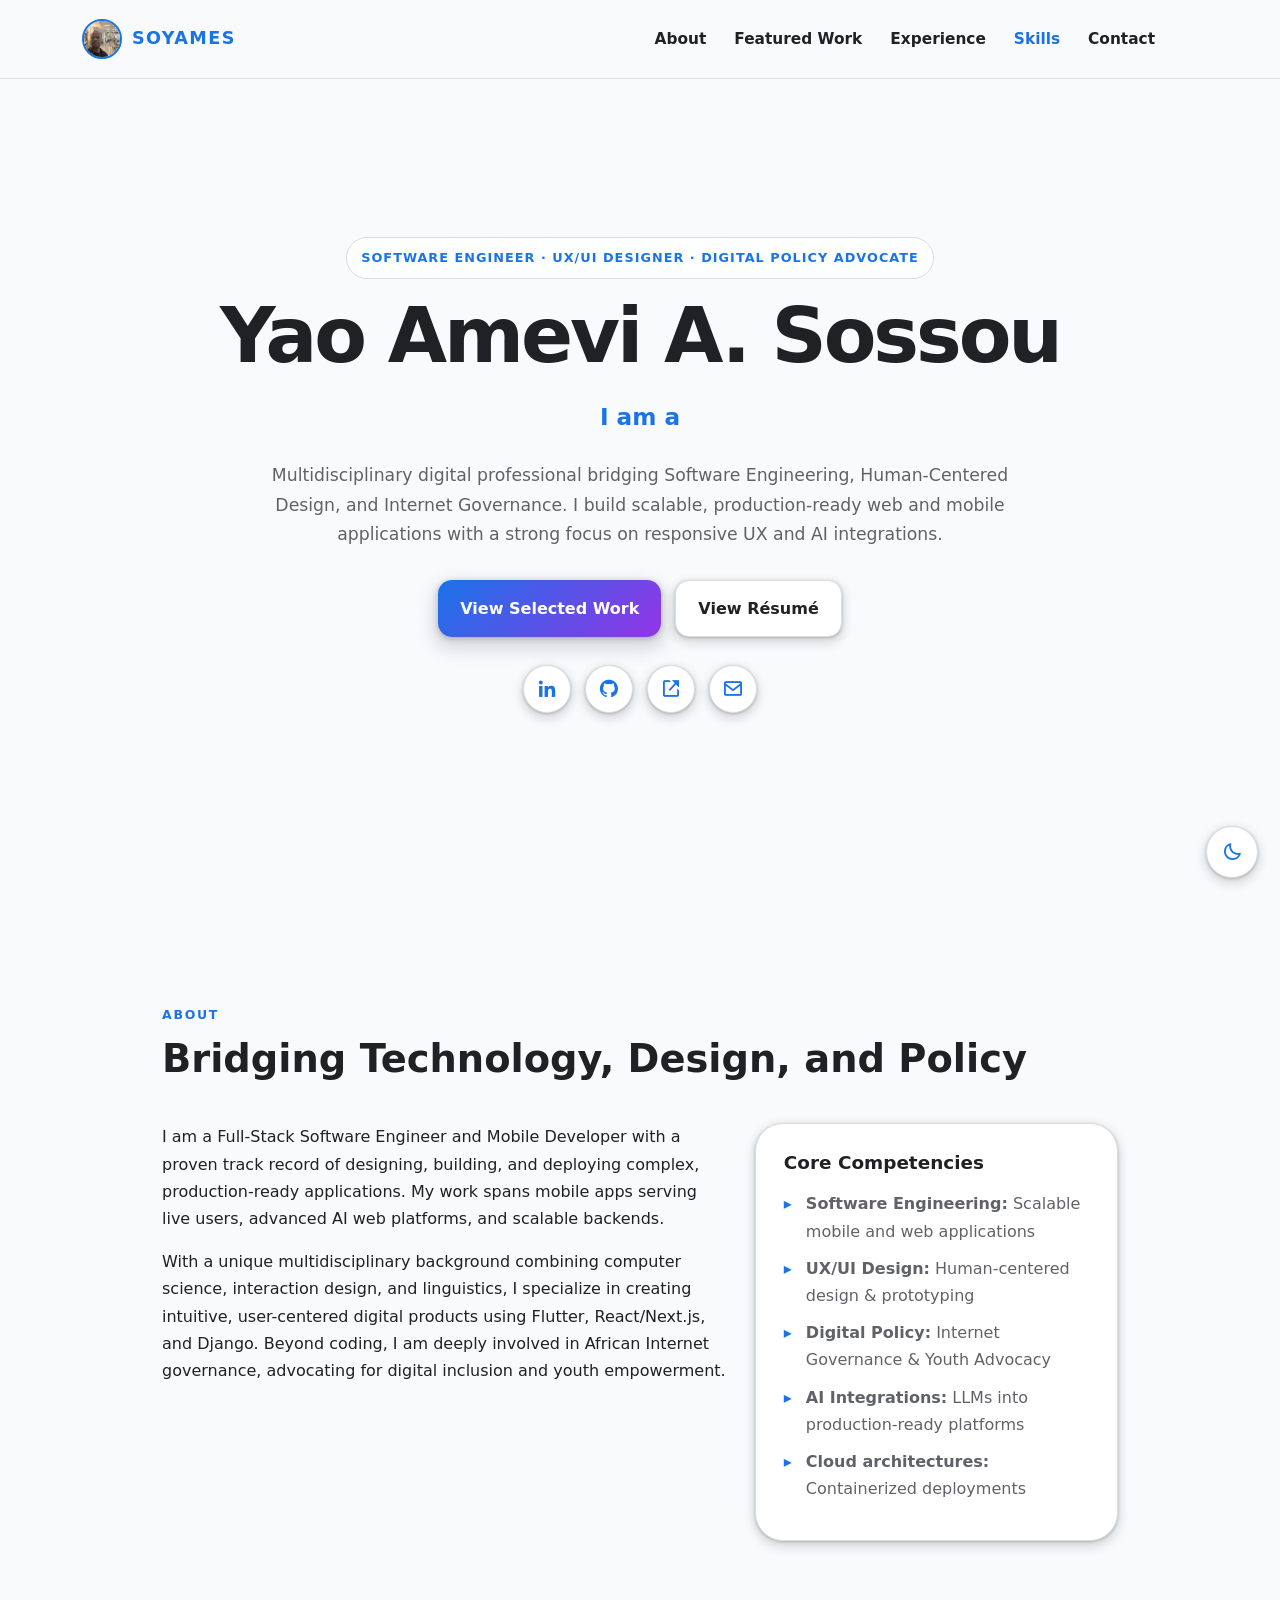
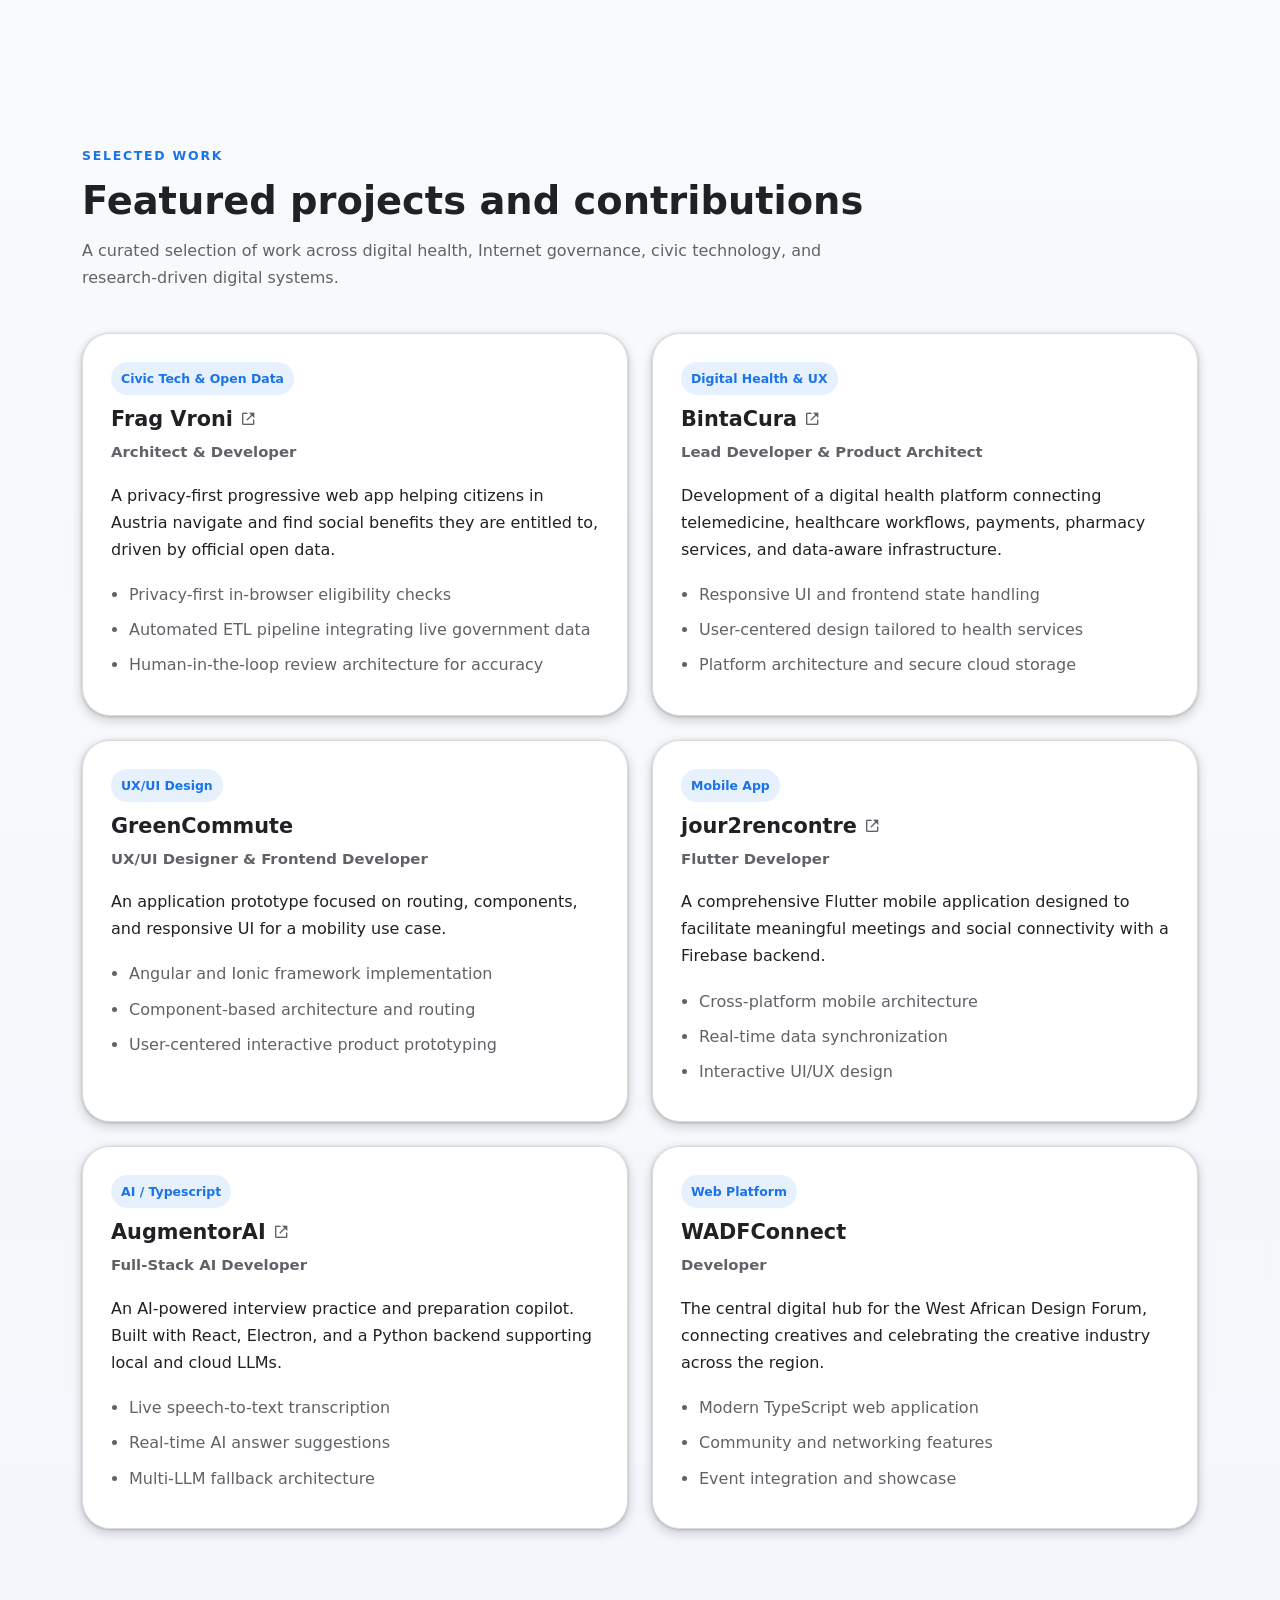
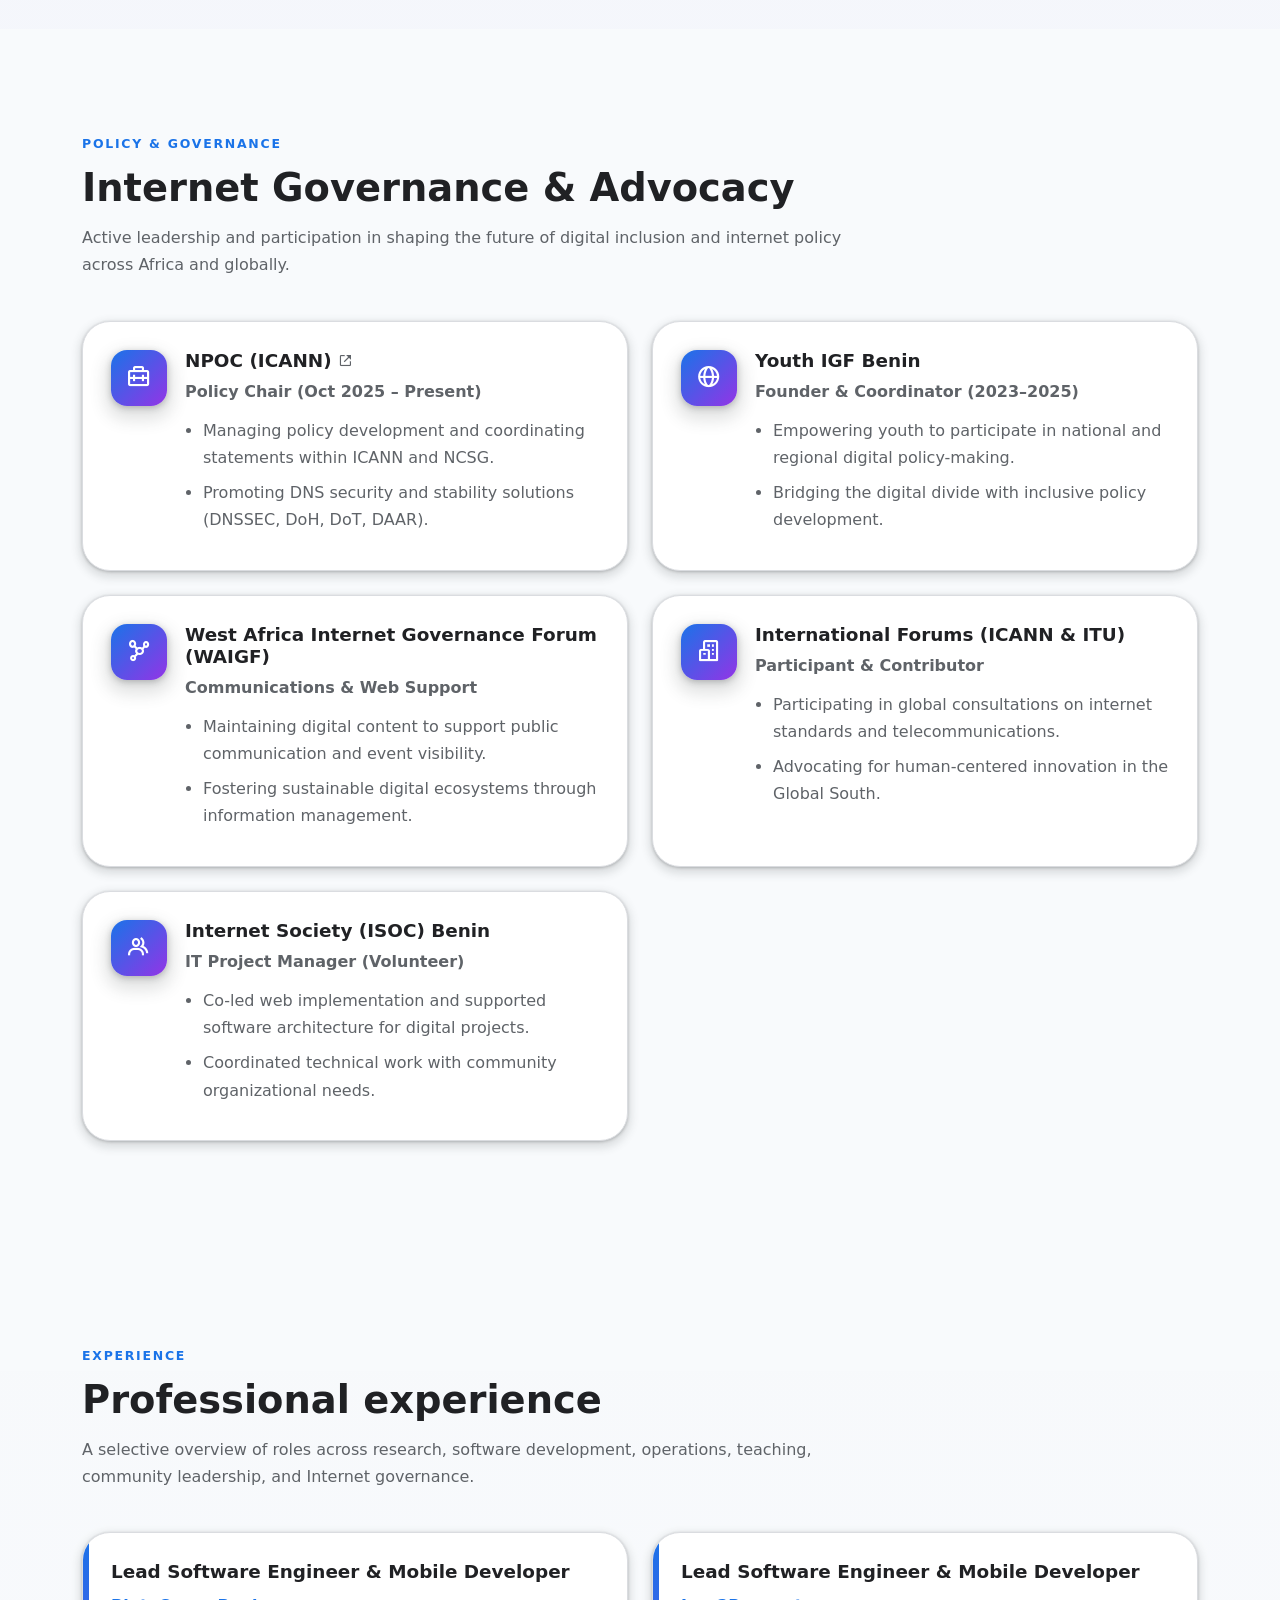
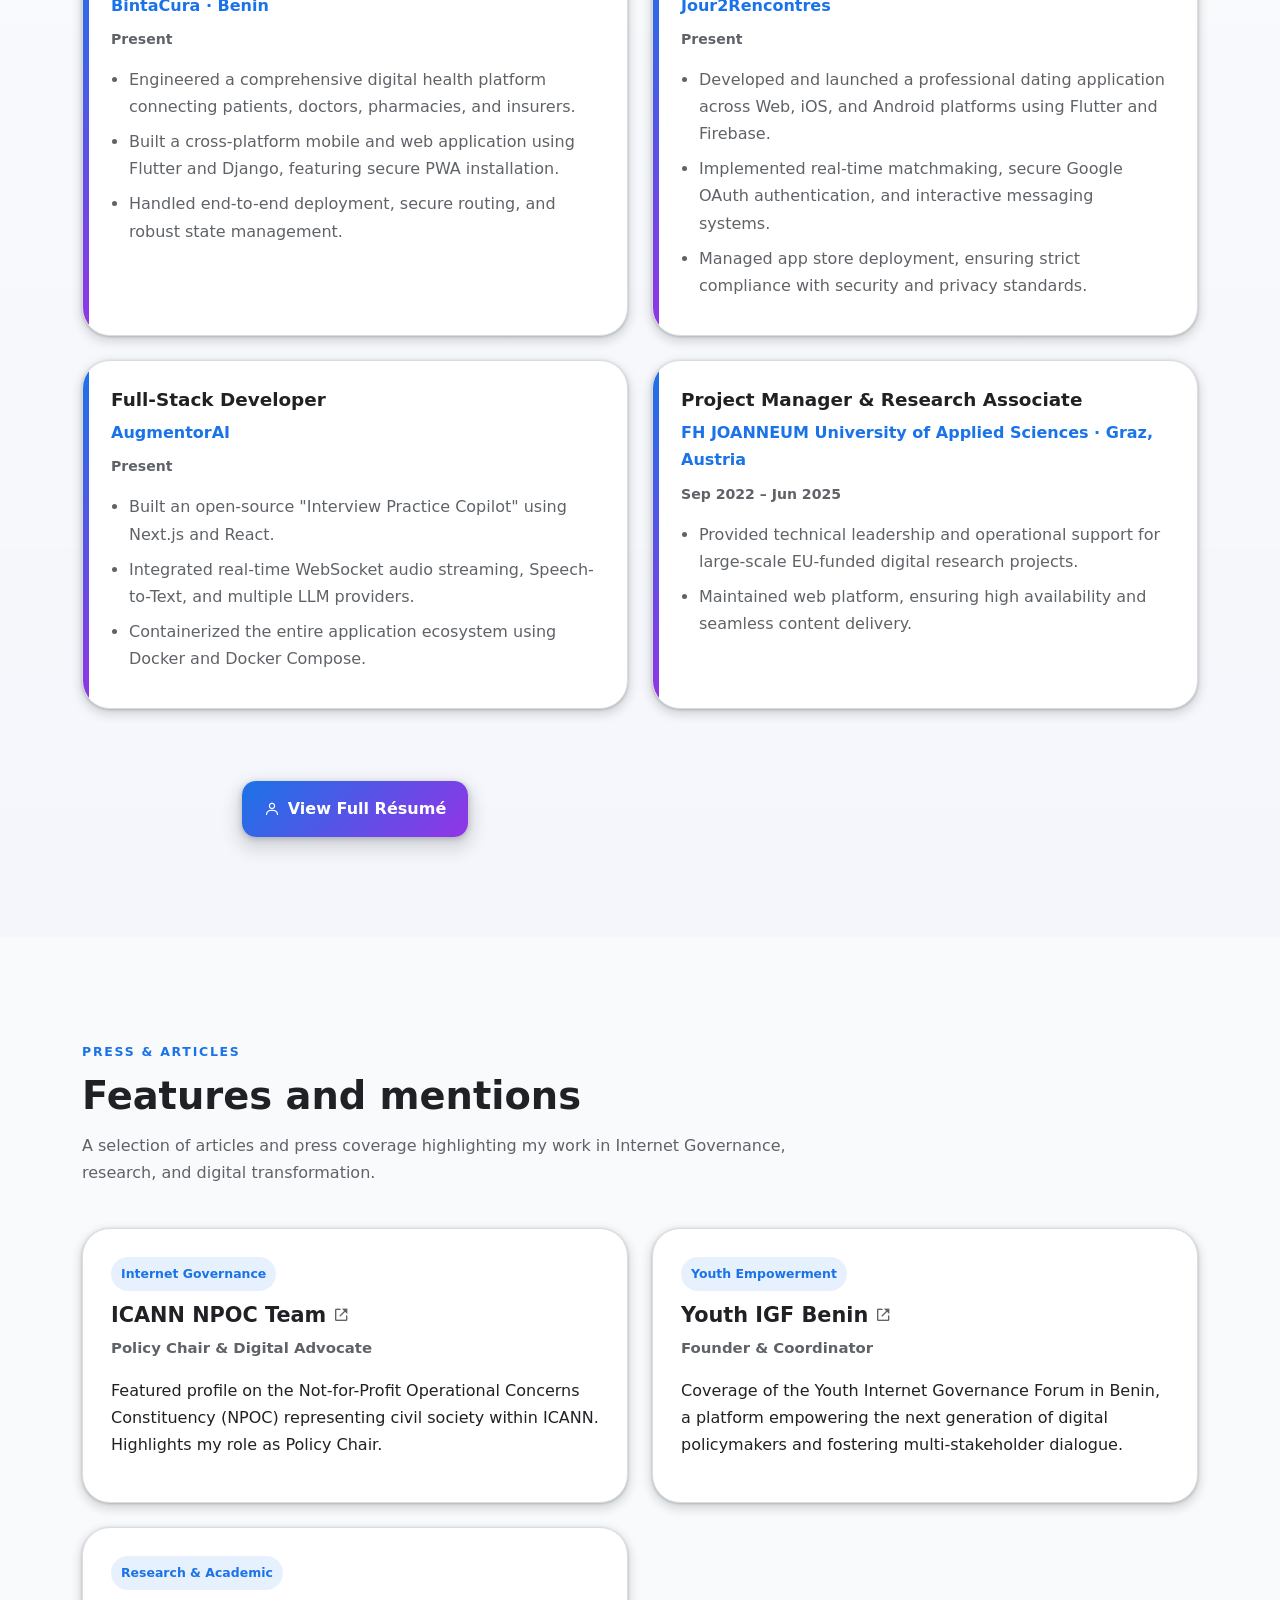
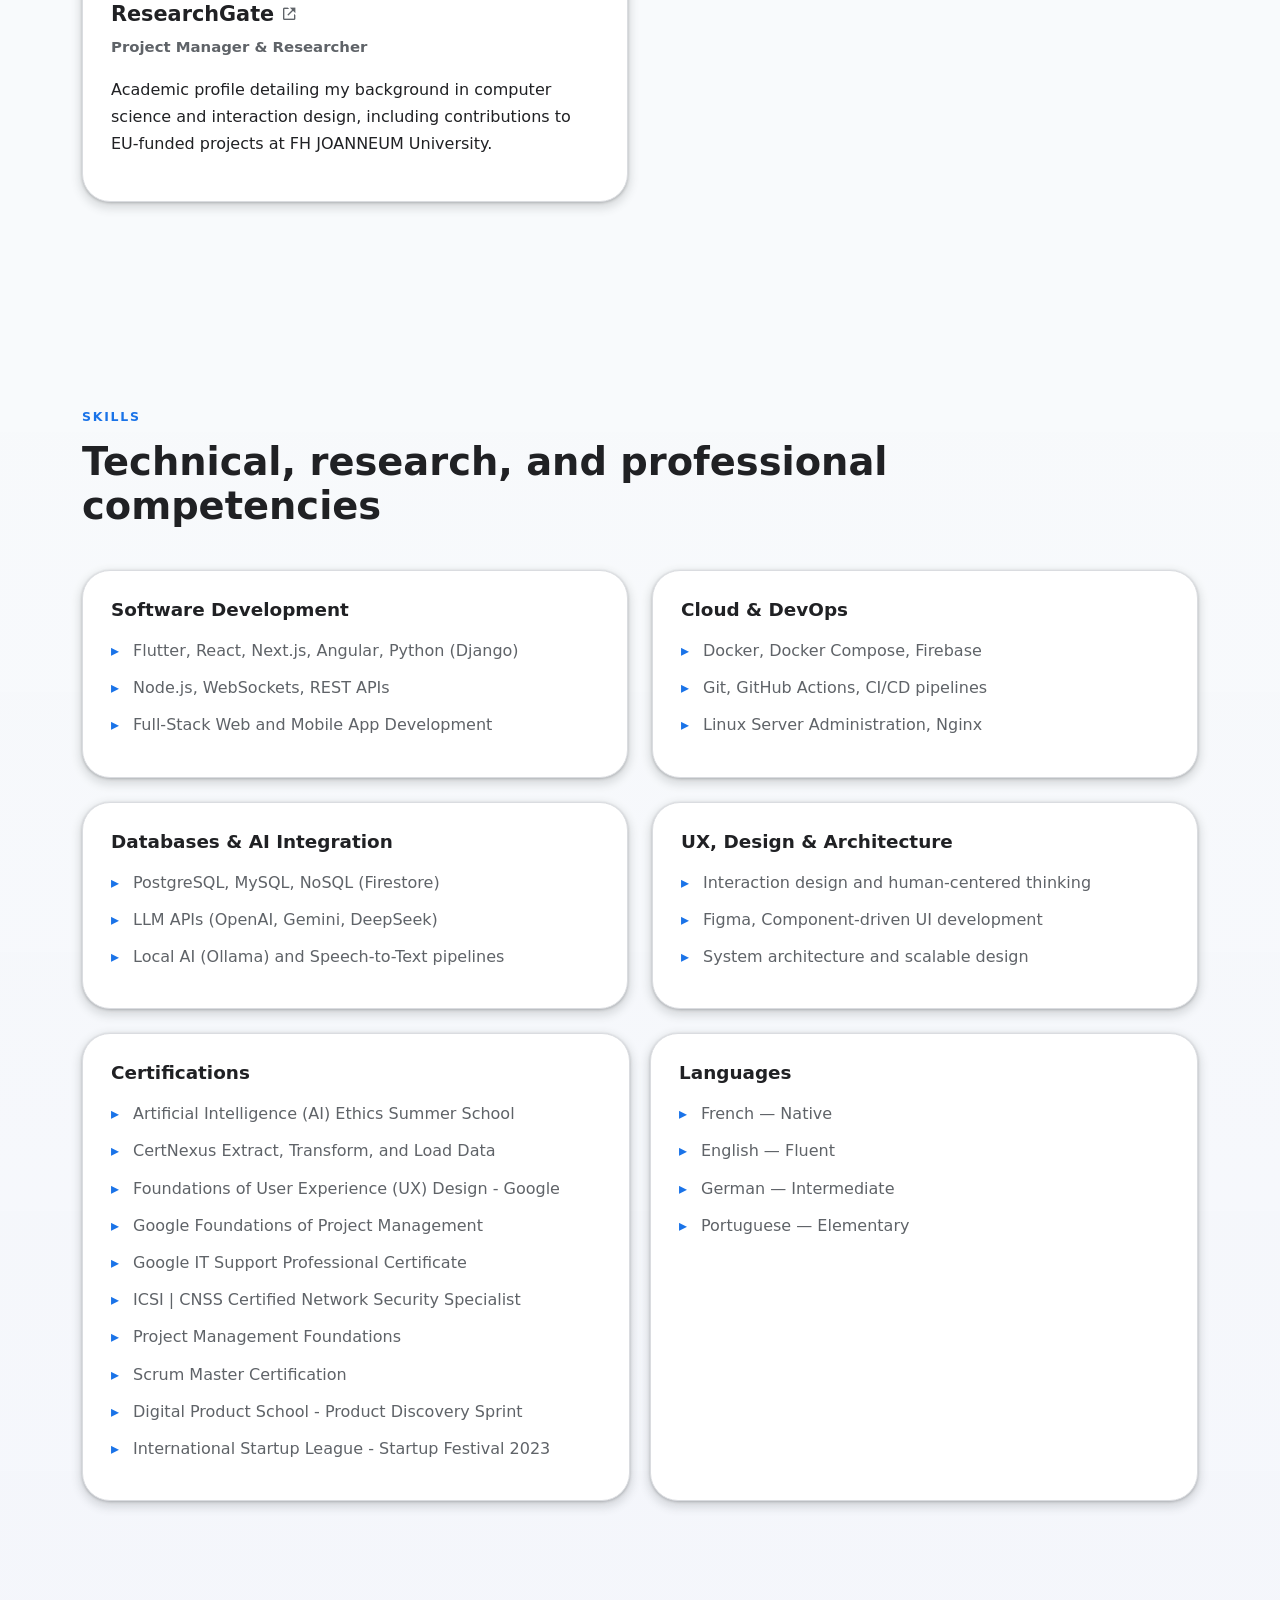
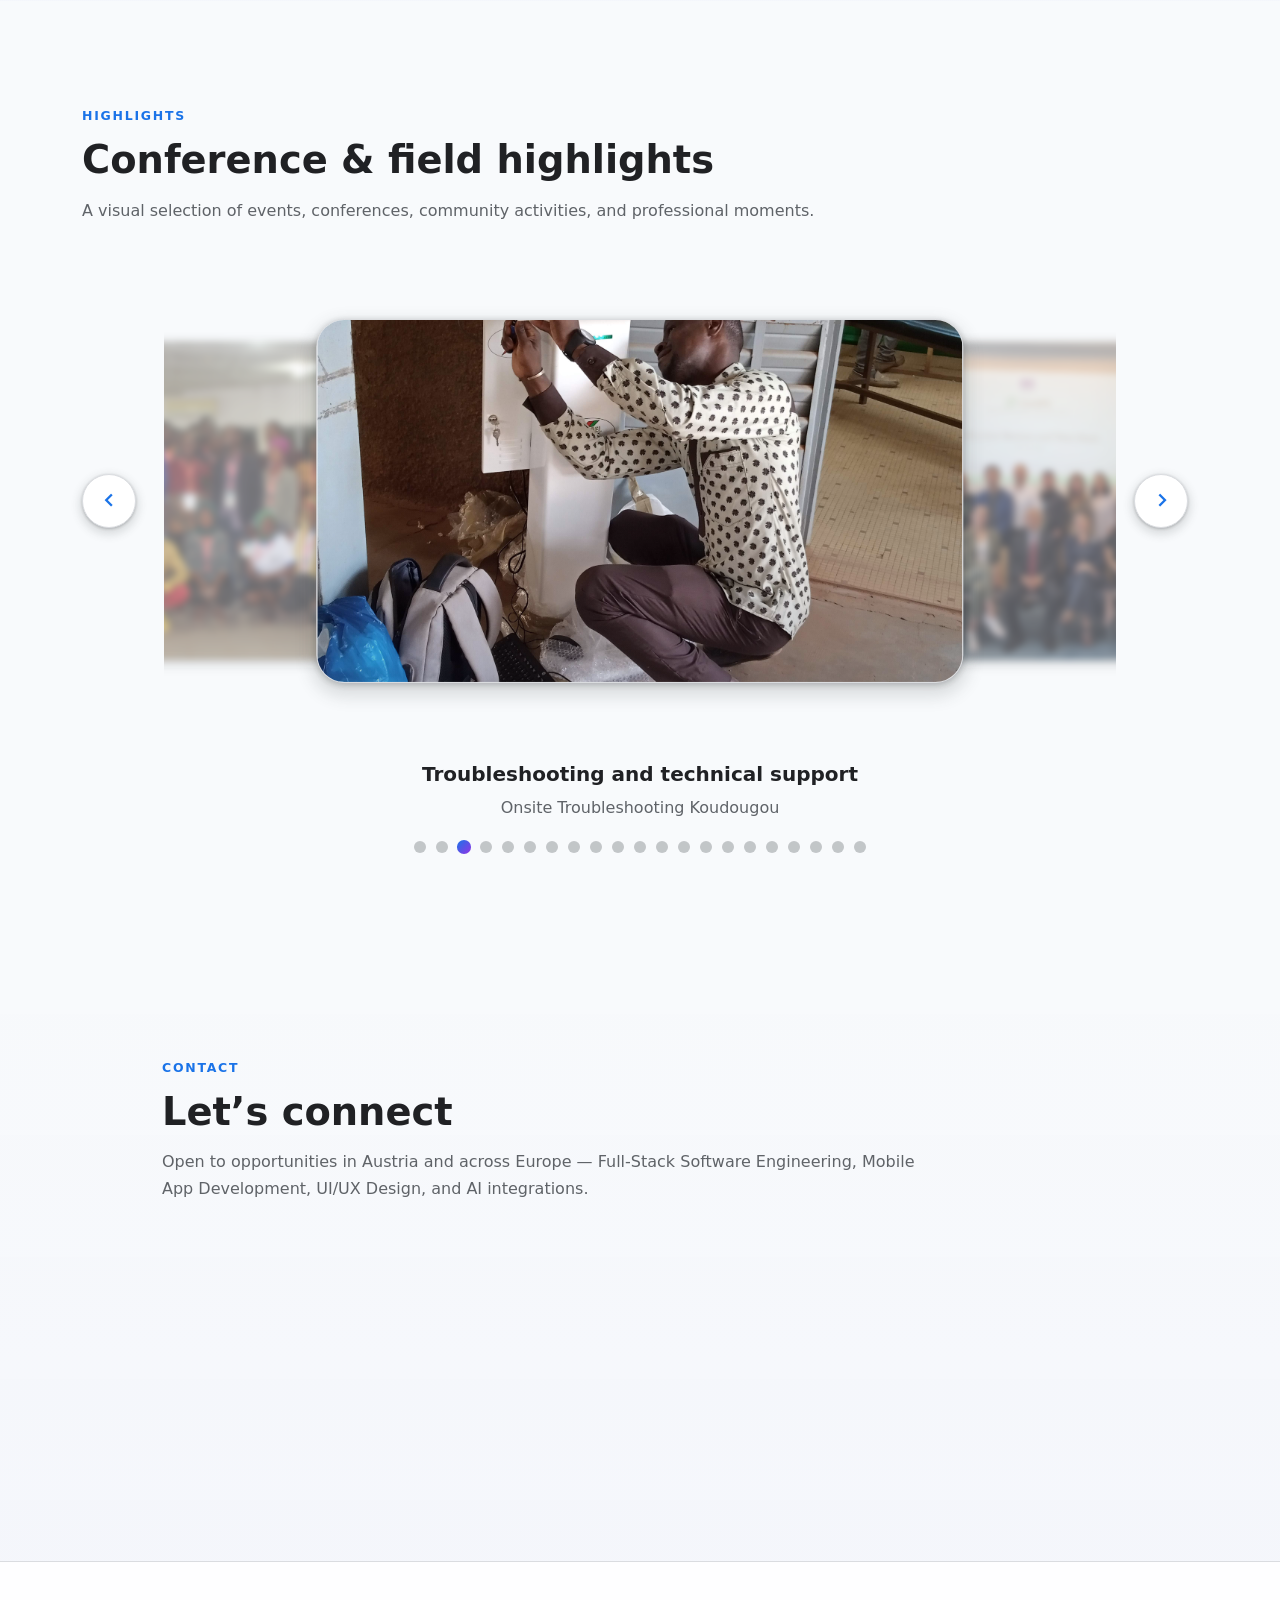
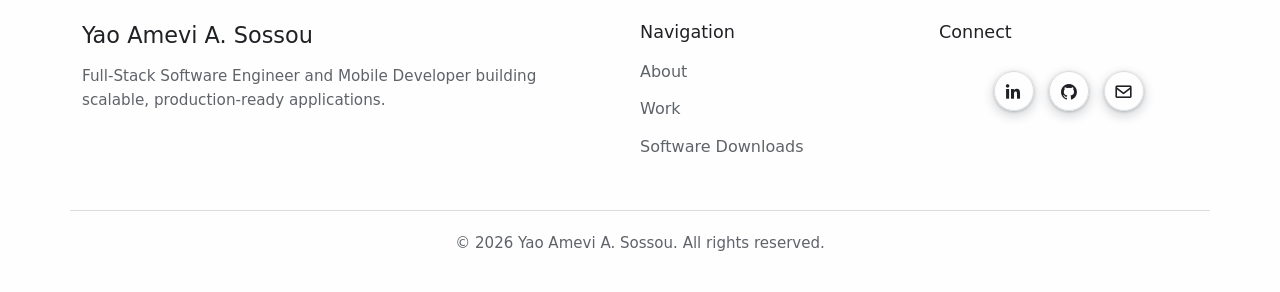
==== commit 2ca07b58: "feat: setup git lfs and add updated assets" ====
--- a/index.html
+++ b/index.html
@@ -398,10 +398,46 @@
   </div>
 </section>
 
-
-  
-
-  <section class="section" id="skills">
+  <section class="section" id="press">
+    <div class="container">
+      <div class="section-heading">
+        <span class="section-kicker">Press & Articles</span>
+        <h2>Features and mentions</h2>
+        <p>A selection of articles and press coverage highlighting my work in Internet Governance, research, and digital transformation.</p>
+      </div>
+
+      <div class="featured-grid">
+        <article class="feature-card reveal">
+          <div class="feature-top">
+            <span class="feature-badge">Internet Governance</span>
+            <h3><a href="https://npoc.org/team/yao-amevi-a-sossou/" target="_blank" rel="noopener" style="color: inherit; text-decoration: none;">ICANN NPOC Team <i class='bx bx-link-external' style='font-size: 0.8em; color: var(--muted);'></i></a></h3>
+            <p class="feature-role">Policy Chair & Digital Advocate</p>
+          </div>
+          <p>Featured profile on the Not-for-Profit Operational Concerns Constituency (NPOC) representing civil society within ICANN. Highlights my role as Policy Chair.</p>
+        </article>
+        
+        <article class="feature-card reveal">
+          <div class="feature-top">
+            <span class="feature-badge">Youth Empowerment</span>
+            <h3><a href="https://youthigf.bj/" target="_blank" rel="noopener" style="color: inherit; text-decoration: none;">Youth IGF Benin <i class='bx bx-link-external' style='font-size: 0.8em; color: var(--muted);'></i></a></h3>
+            <p class="feature-role">Founder & Coordinator</p>
+          </div>
+          <p>Coverage of the Youth Internet Governance Forum in Benin, a platform empowering the next generation of digital policymakers and fostering multi-stakeholder dialogue.</p>
+        </article>
+        
+        <article class="feature-card reveal">
+          <div class="feature-top">
+            <span class="feature-badge">Research & Academic</span>
+            <h3><a href="https://www.researchgate.net/profile/Yao-Amevi-Amessinou-Sossou" target="_blank" rel="noopener" style="color: inherit; text-decoration: none;">ResearchGate <i class='bx bx-link-external' style='font-size: 0.8em; color: var(--muted);'></i></a></h3>
+            <p class="feature-role">Project Manager & Researcher</p>
+          </div>
+          <p>Academic profile detailing my background in computer science and interaction design, including contributions to EU-funded projects at FH JOANNEUM University.</p>
+        </article>
+      </div>
+    </div>
+  </section>
+
+  <section class="section alt" id="skills">
     <div class="container">
       <div class="section-heading">
         <span class="section-kicker">Skills</span>
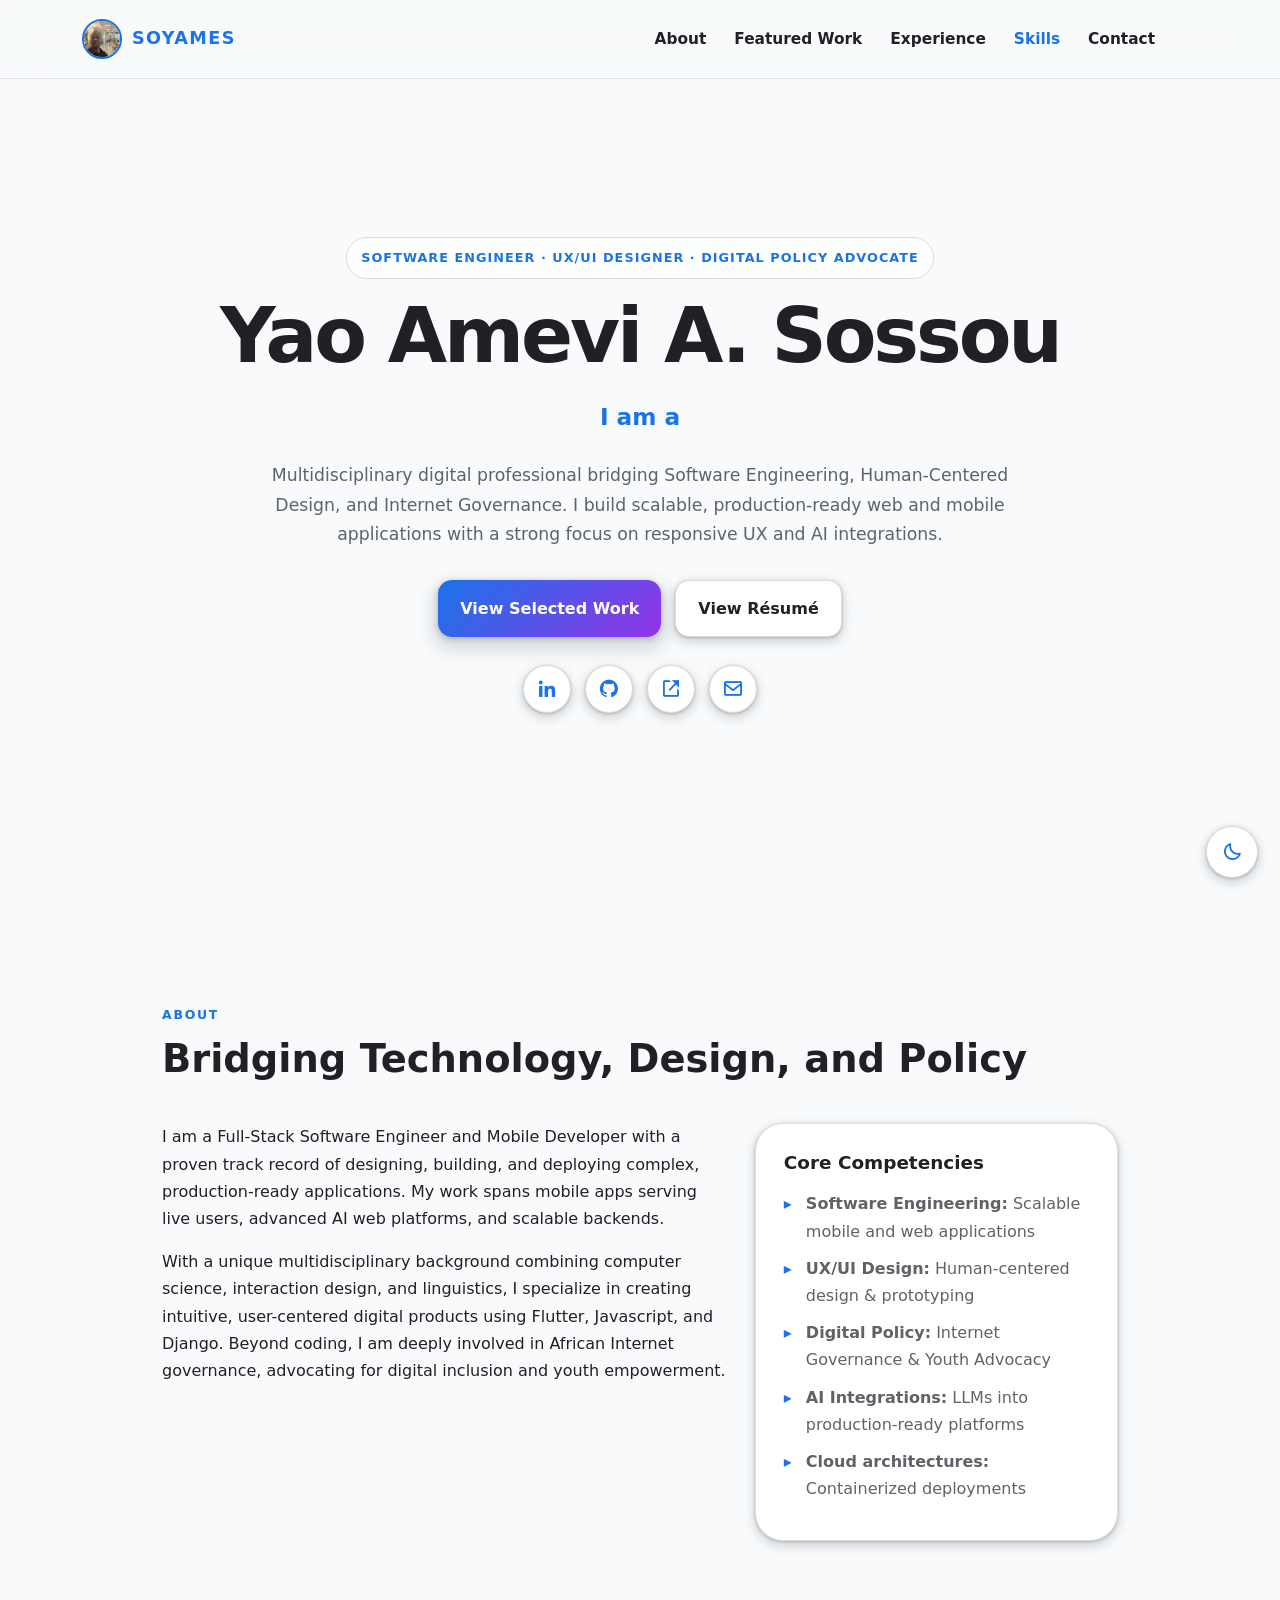
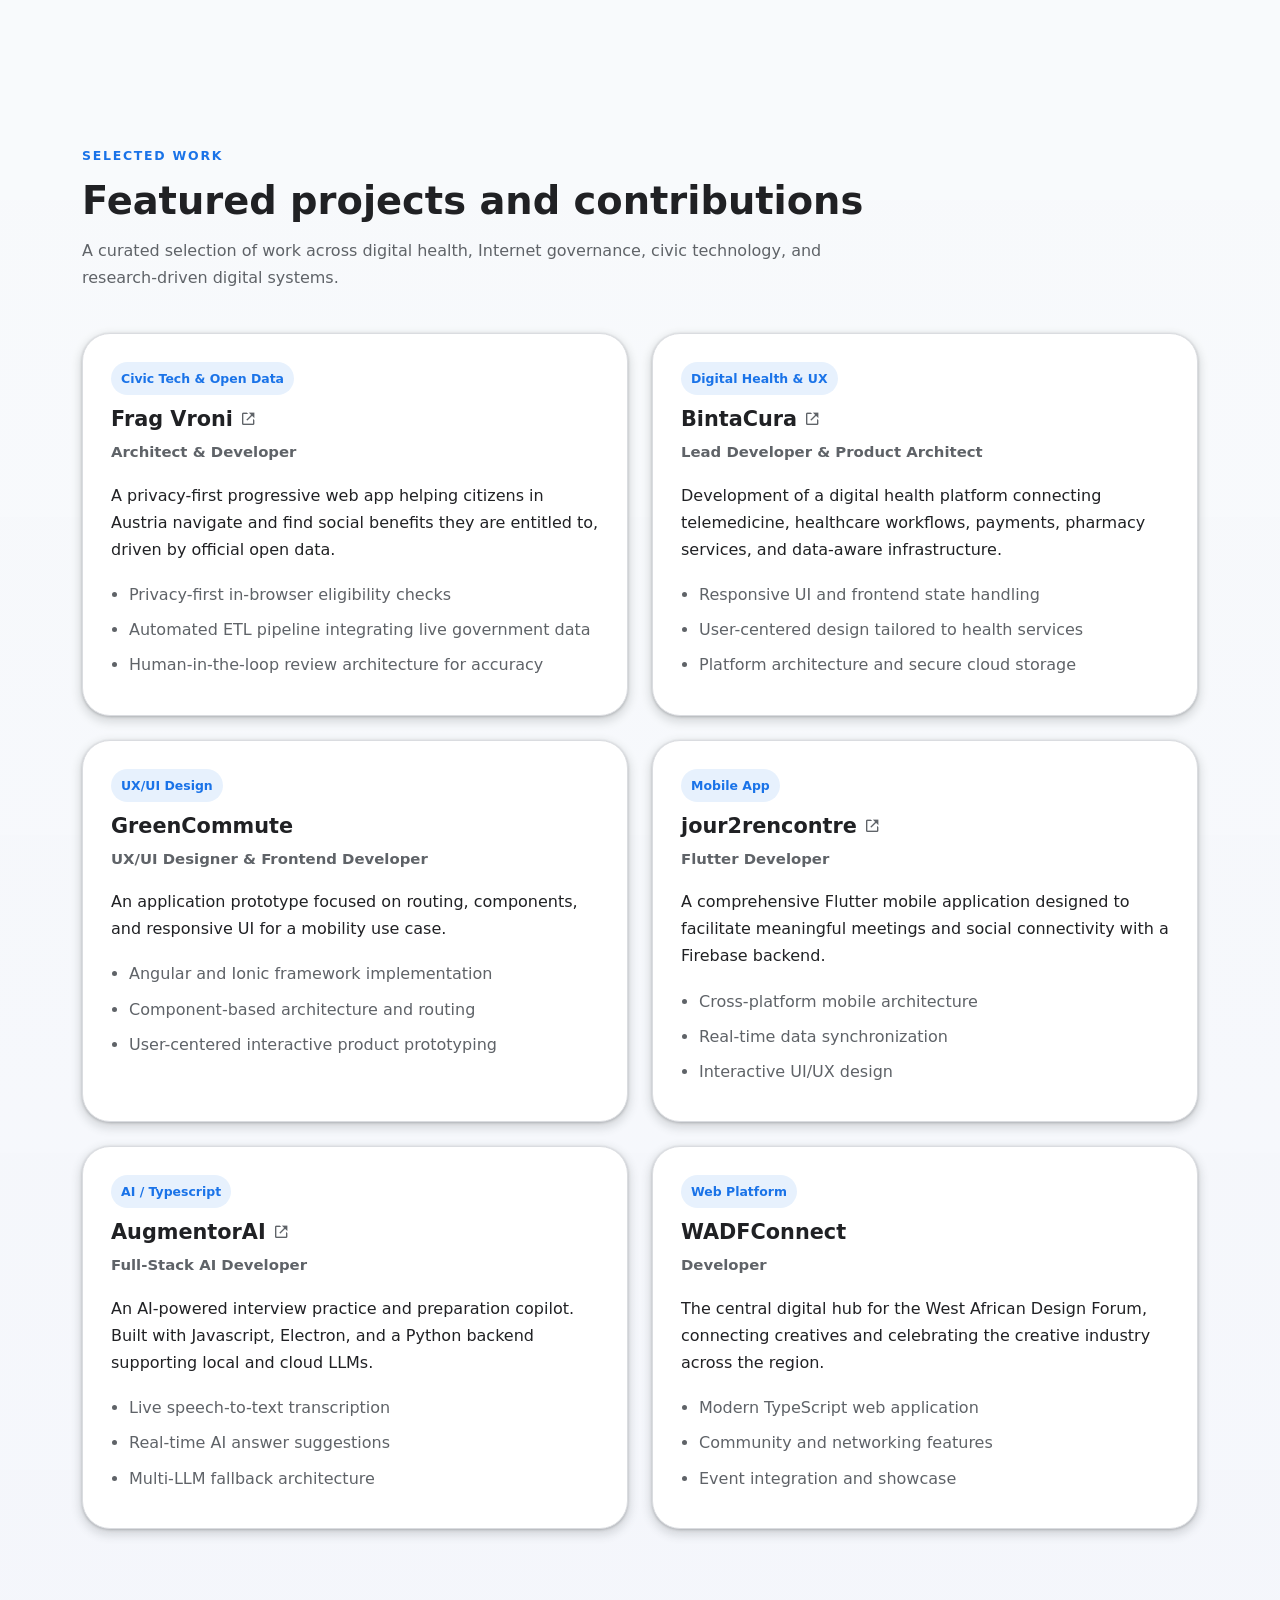
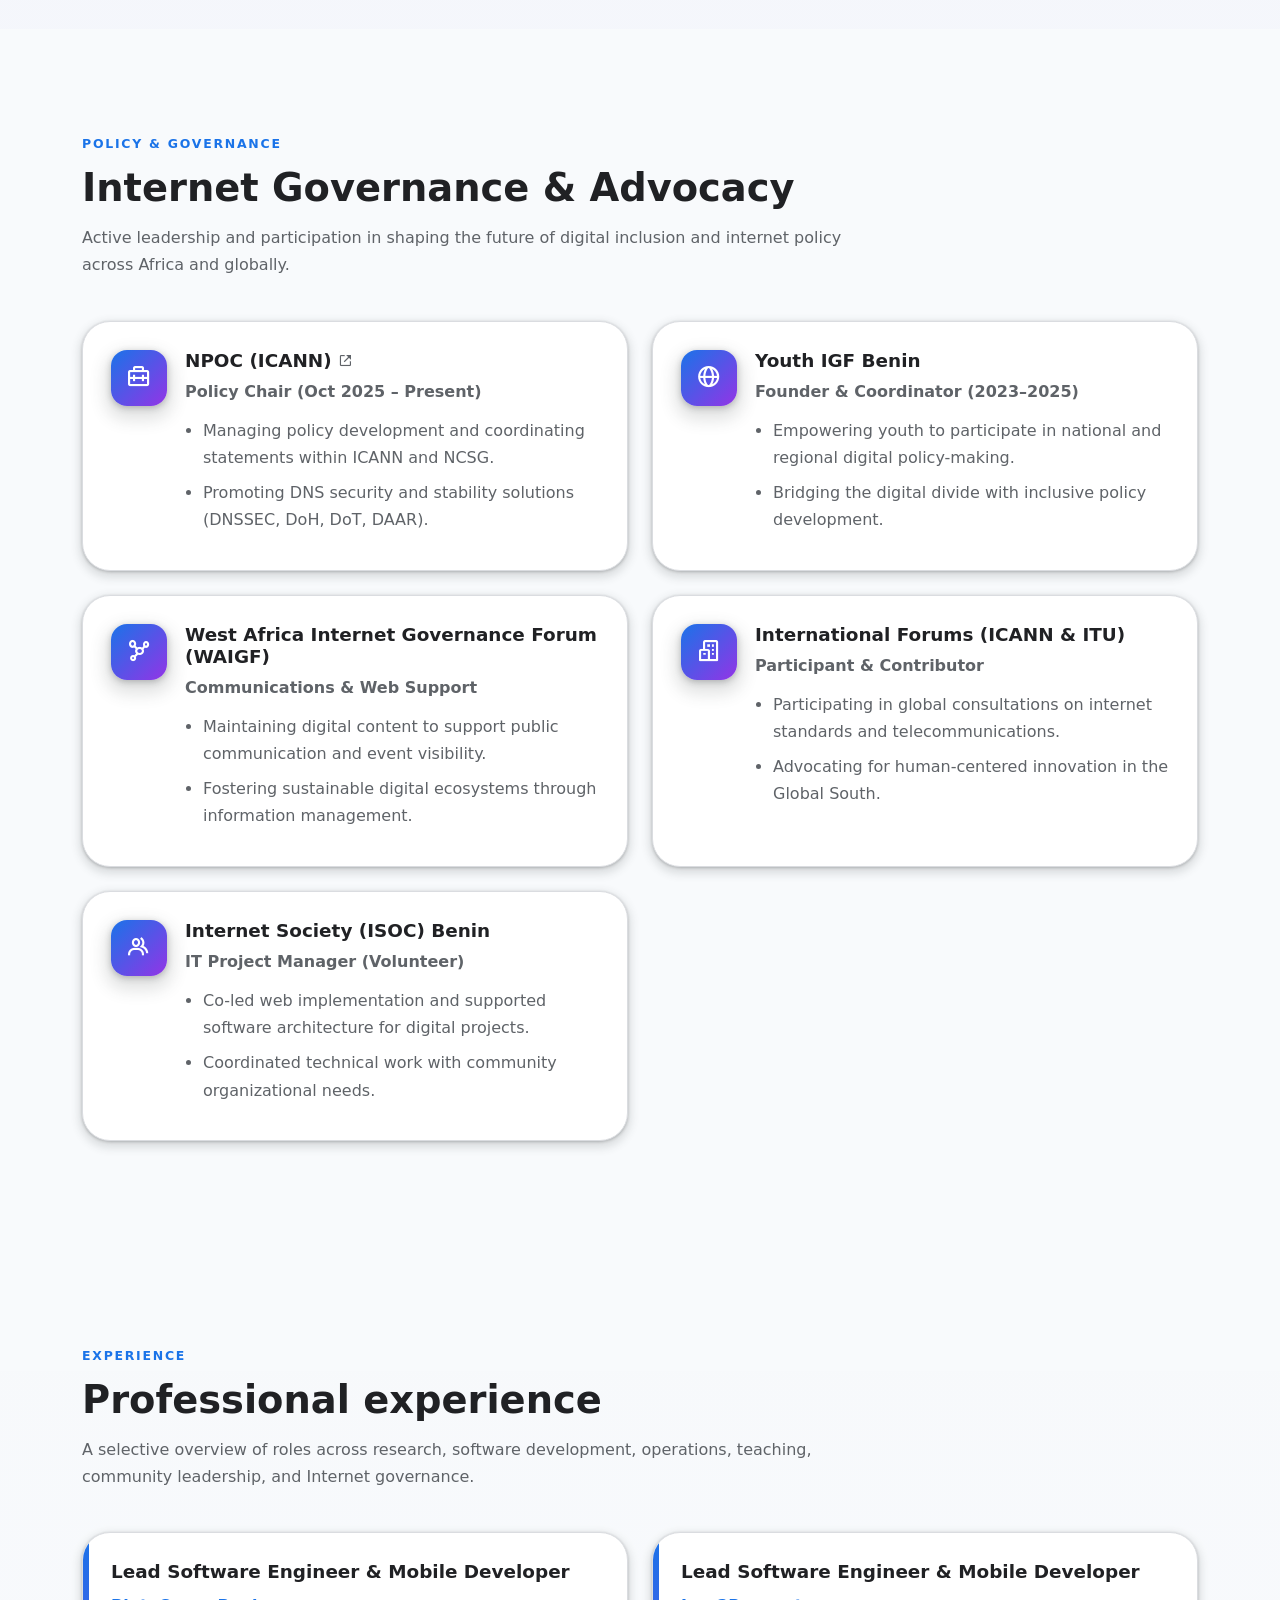
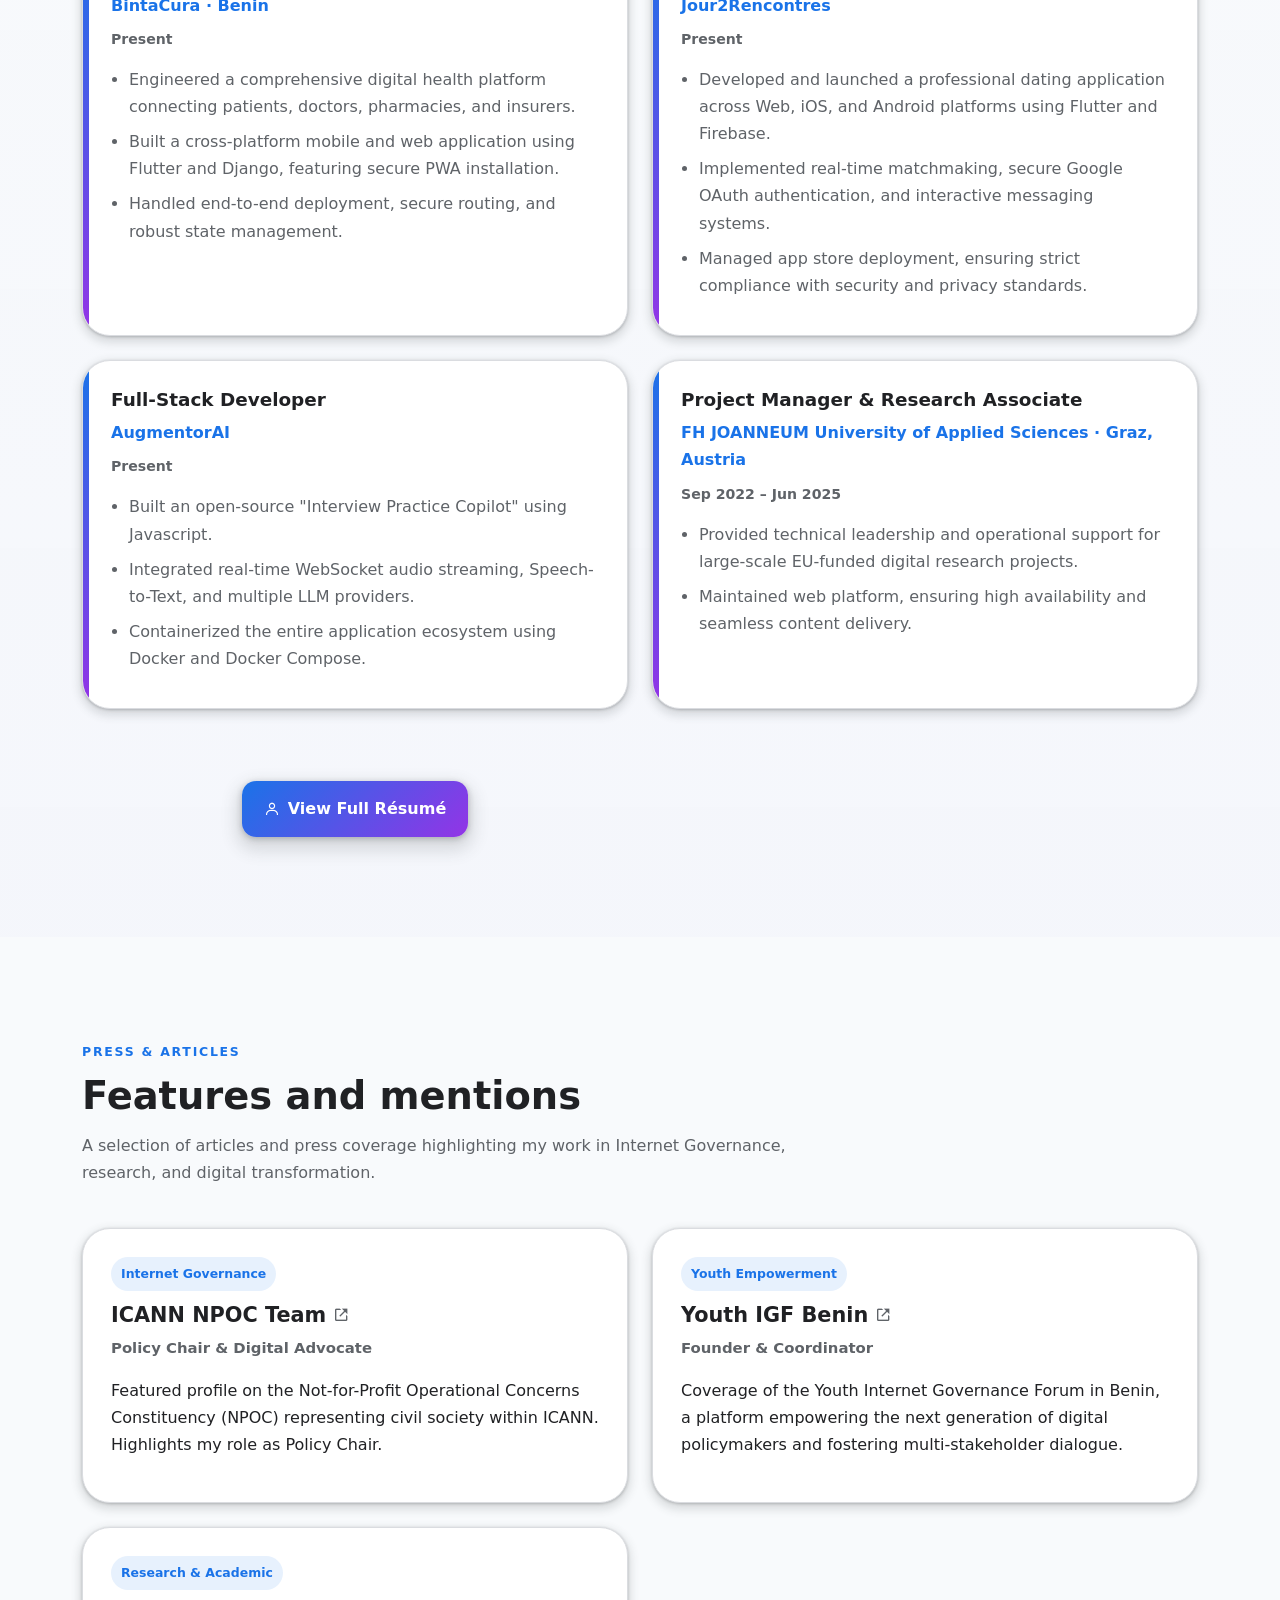
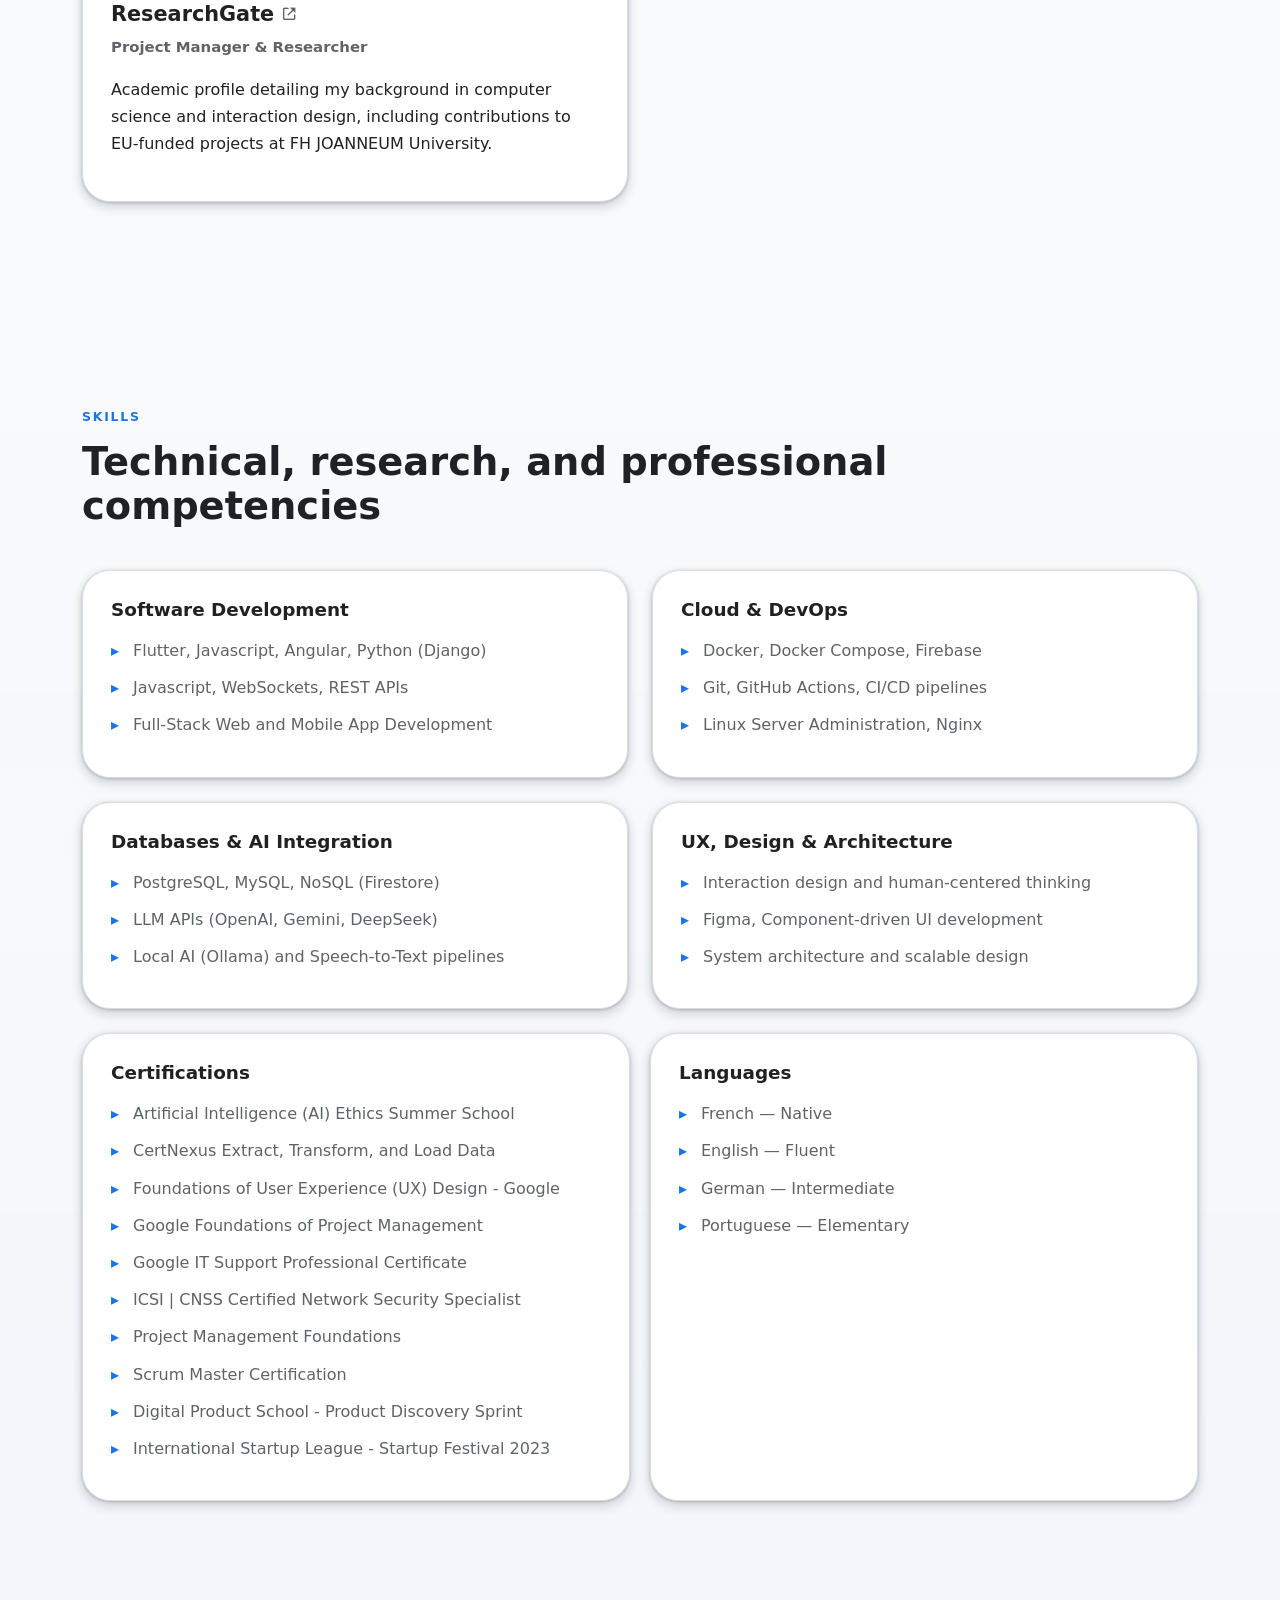
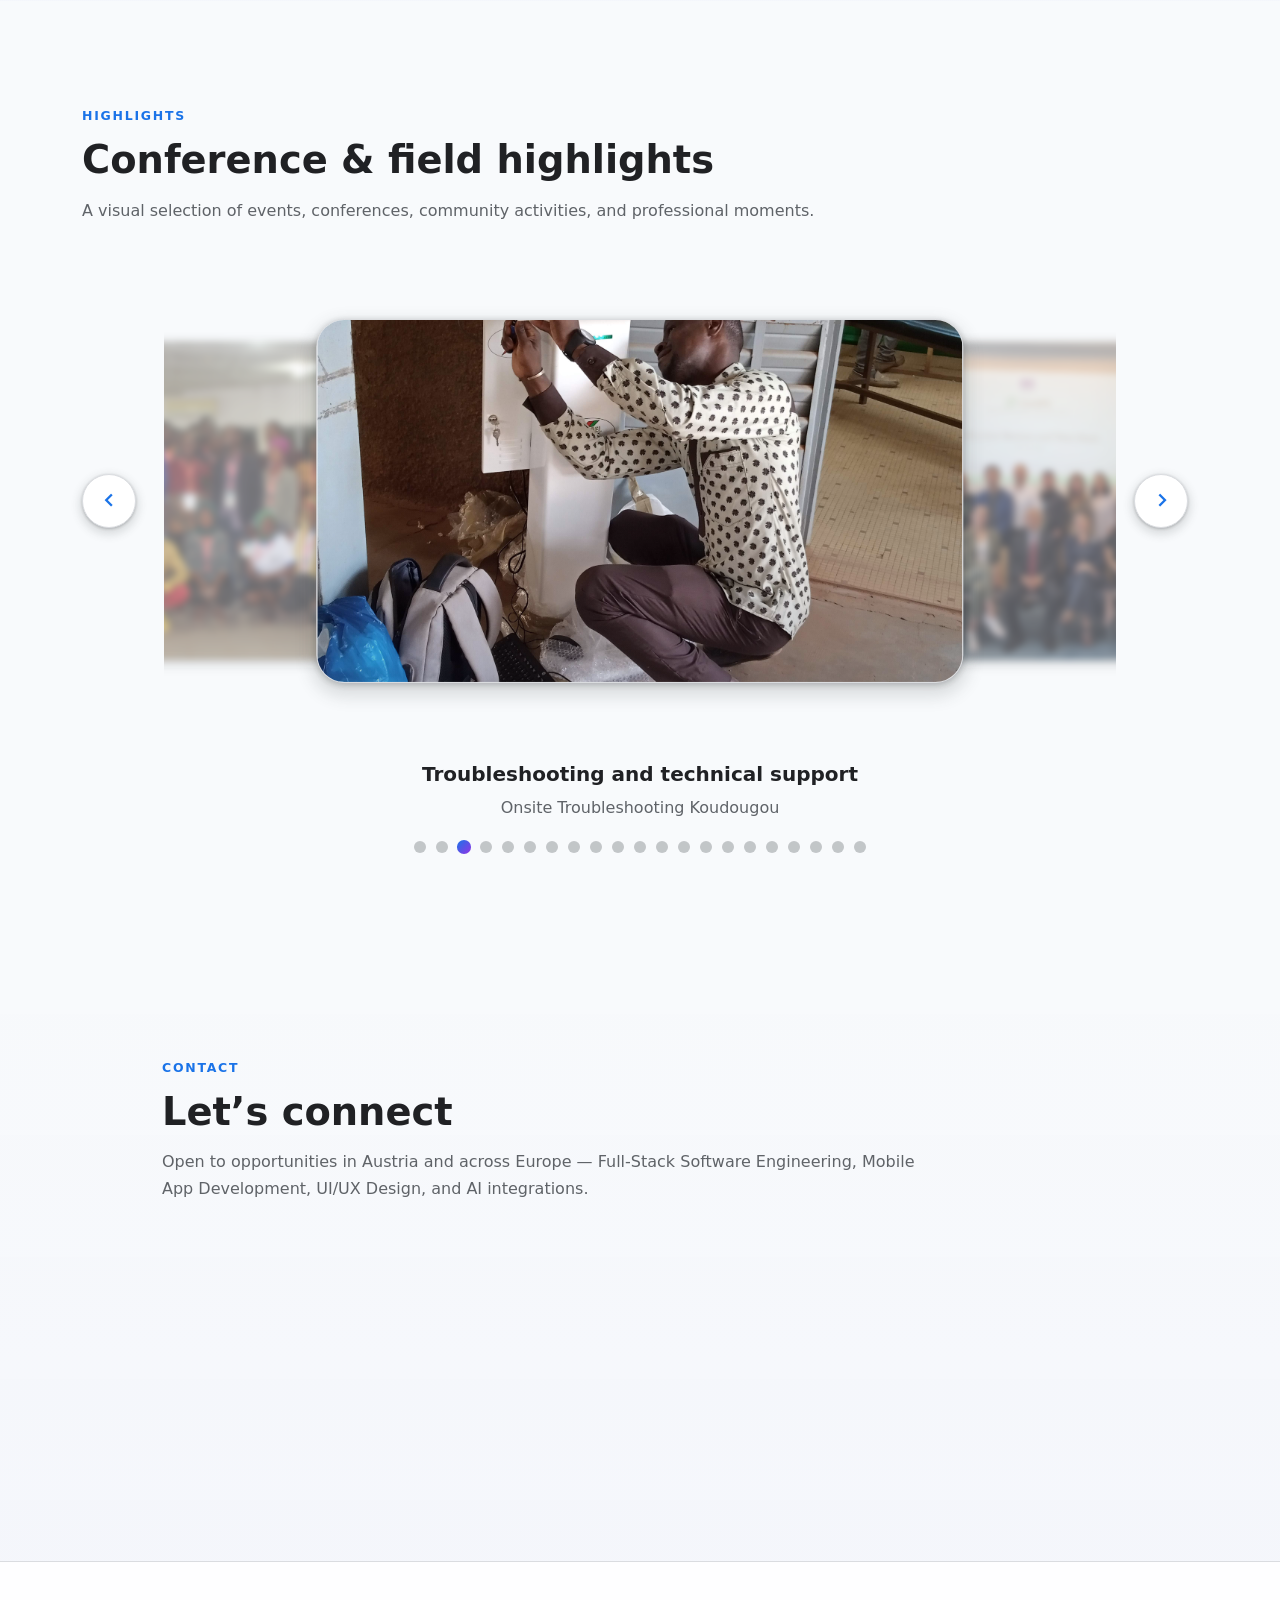
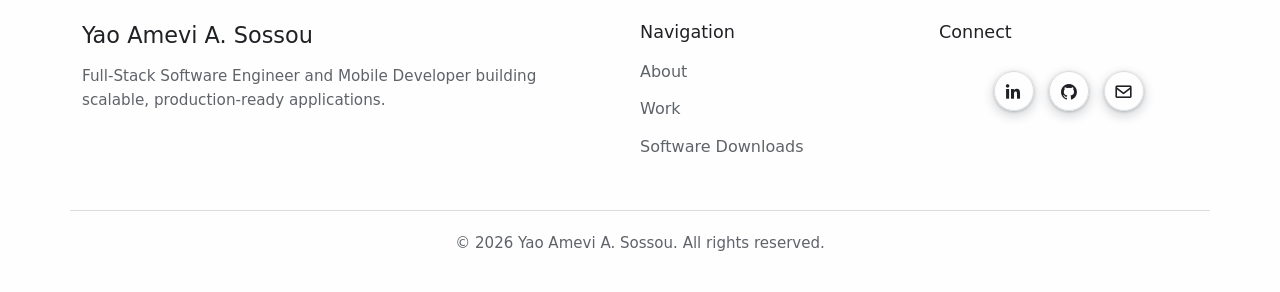
==== commit e4d3537d: "style: replace React, Next.js, and Node.js mentions with Javascript" ====
--- a/index.html
+++ b/index.html
@@ -4,9 +4,9 @@
   <meta charset="UTF-8" />
   <title>Yao Amevi A. Sossou | Project Manager |Digital Policy Expert |Software Engineer & Mobile Developer</title>
   <meta name="viewport" content="width=device-width, initial-scale=1.0" />
-  <meta name="description" content="Portfolio of Yao Amevi A. Sossou — Full-Stack Software Engineer and Mobile Developer with experience in Flutter, React, Next.js, Django, Docker, and AI systems." />
+  <meta name="description" content="Portfolio of Yao Amevi A. Sossou - Full-Stack Software Engineer and Mobile Developer with experience in Flutter, Javascript, Django, Docker, and AI systems." />
   <meta name="author" content="Yao Amevi A. Sossou" />
-  <meta name="keywords" content="Yao Sossou, Software Engineer, Mobile Developer, Flutter, React, Django, Docker, UX Design, Web Development, AI Systems" />
+  <meta name="keywords" content="Yao Sossou, Software Engineer, Mobile Developer, Flutter, Javascript, Django, Docker, UX Design, Web Development, AI Systems" />
 
   <meta property="og:title" content="Yao Amevi A. Sossou | Software Engineer & Mobile Developer" />
   <meta
@@ -129,7 +129,7 @@
             I am a Full-Stack Software Engineer and Mobile Developer with a proven track record of designing, building, and deploying complex, production-ready applications. My work spans mobile apps serving live users, advanced AI web platforms, and scalable backends.
           </p>
           <p>
-            With a unique multidisciplinary background combining computer science, interaction design, and linguistics, I specialize in creating intuitive, user-centered digital products using Flutter, React/Next.js, and Django. Beyond coding, I am deeply involved in African Internet governance, advocating for digital inclusion and youth empowerment.
+            With a unique multidisciplinary background combining computer science, interaction design, and linguistics, I specialize in creating intuitive, user-centered digital products using Flutter, Javascript, and Django. Beyond coding, I am deeply involved in African Internet governance, advocating for digital inclusion and youth empowerment.
           </p>
         </div>
 
@@ -231,7 +231,7 @@
             <p class="feature-role">Full-Stack AI Developer</p>
           </div>
           <p>
-            An AI-powered interview practice and preparation copilot. Built with React, Electron, and a Python backend supporting local and cloud LLMs.
+            An AI-powered interview practice and preparation copilot. Built with Javascript, Electron, and a Python backend supporting local and cloud LLMs.
           </p>
           <ul class="feature-points">
             <li>Live speech-to-text transcription</li>
@@ -373,7 +373,7 @@
         <p class="experience-org">AugmentorAI</p>
         <span class="experience-date">Present</span>
         <ul>
-          <li>Built an open-source "Interview Practice Copilot" using Next.js and React.</li>
+          <li>Built an open-source "Interview Practice Copilot" using Javascript.</li>
           <li>Integrated real-time WebSocket audio streaming, Speech-to-Text, and multiple LLM providers.</li>
           <li>Containerized the entire application ecosystem using Docker and Docker Compose.</li>
         </ul>
@@ -448,8 +448,8 @@
         <article class="skill-card reveal">
           <h3>Software Development</h3>
           <ul class="clean-list">
-            <li>Flutter, React, Next.js, Angular, Python (Django)</li>
-            <li>Node.js, WebSockets, REST APIs</li>
+            <li>Flutter, Javascript, Angular, Python (Django)</li>
+            <li>Javascript, WebSockets, REST APIs</li>
             <li>Full-Stack Web and Mobile App Development</li>
           </ul>
         </article>
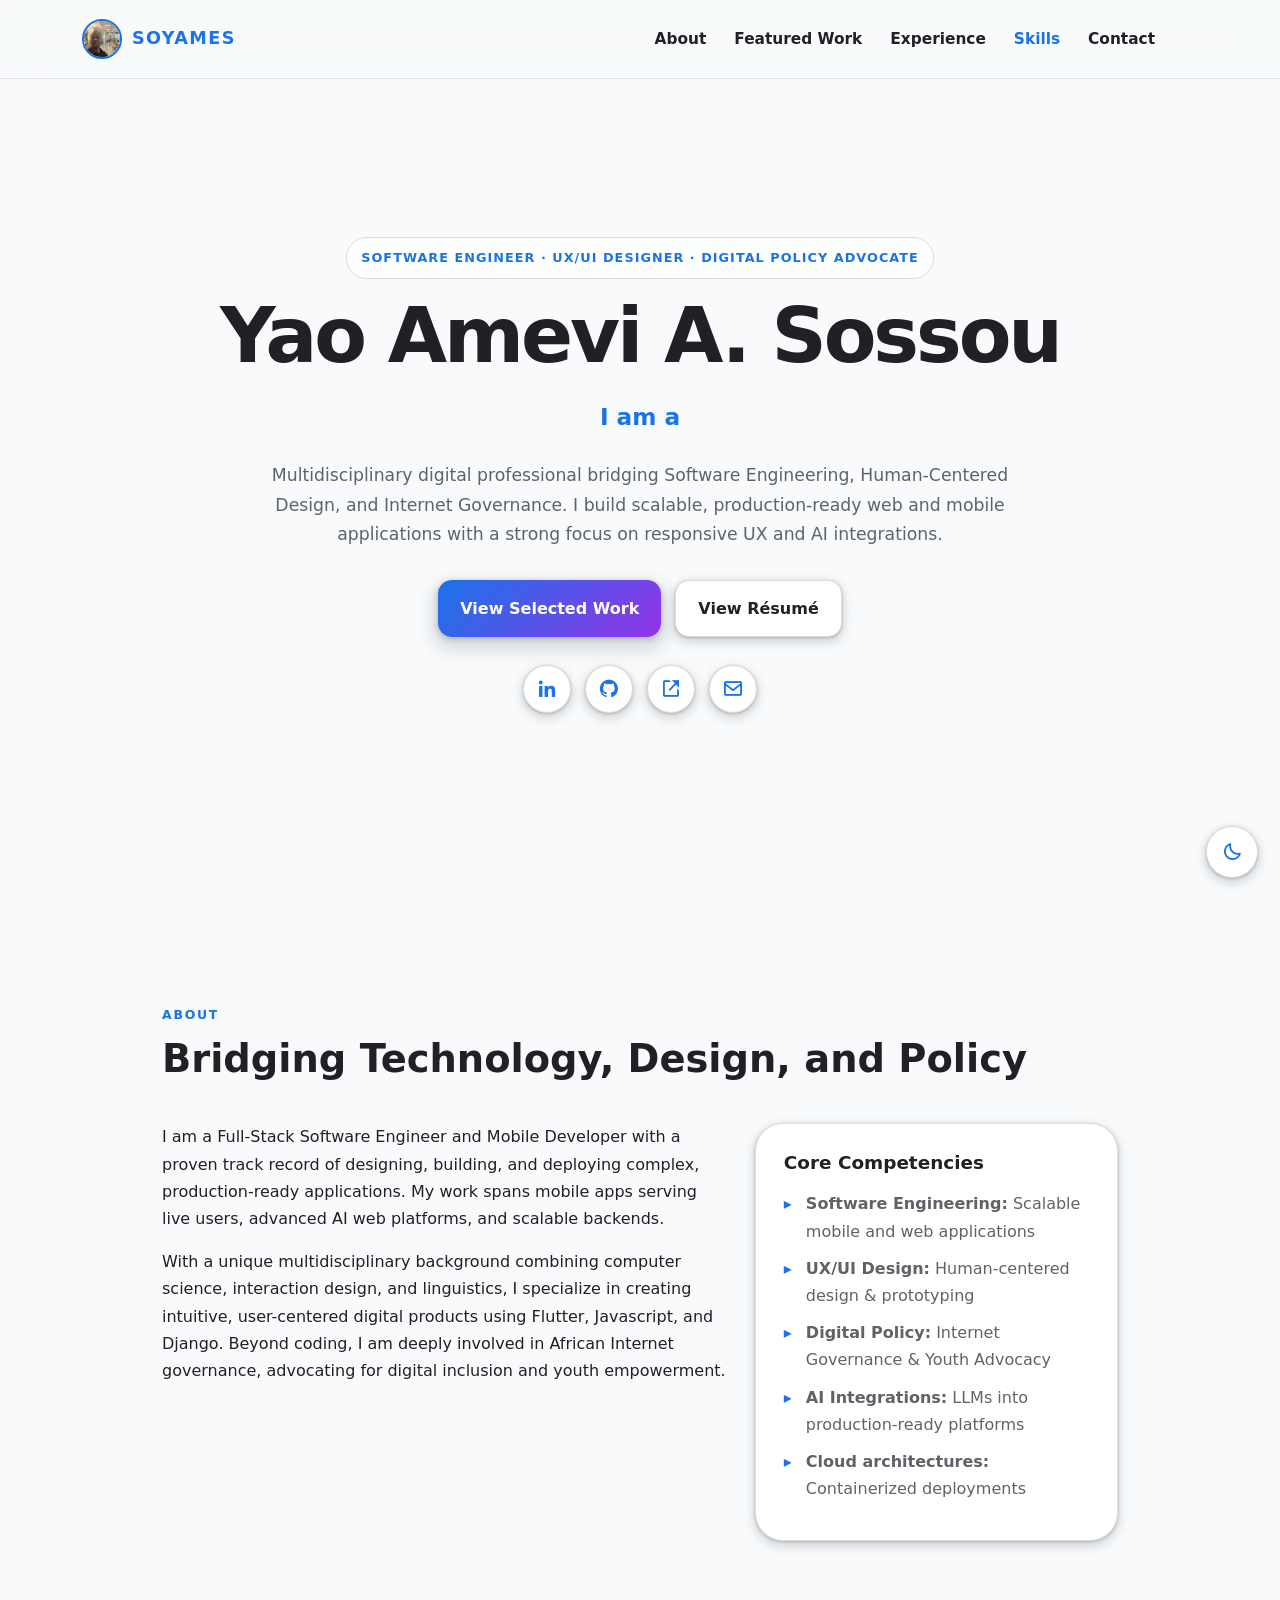
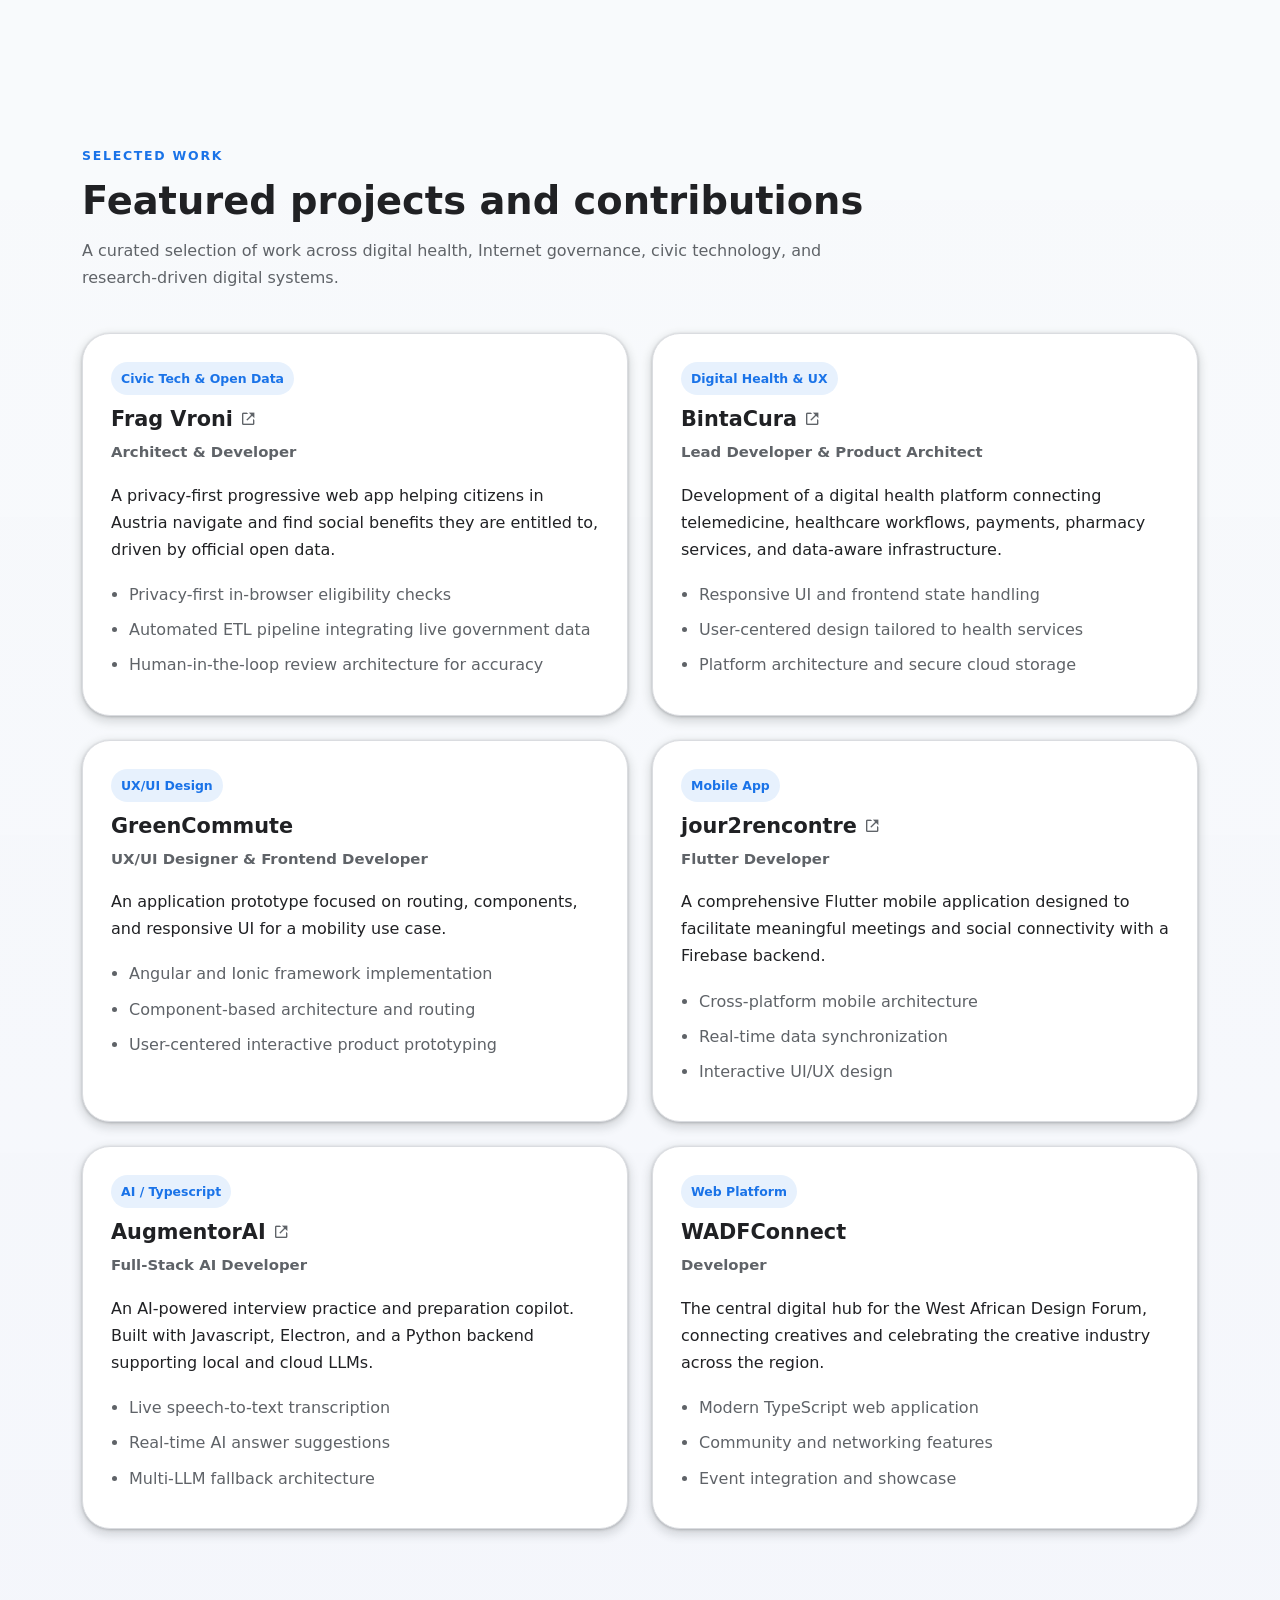
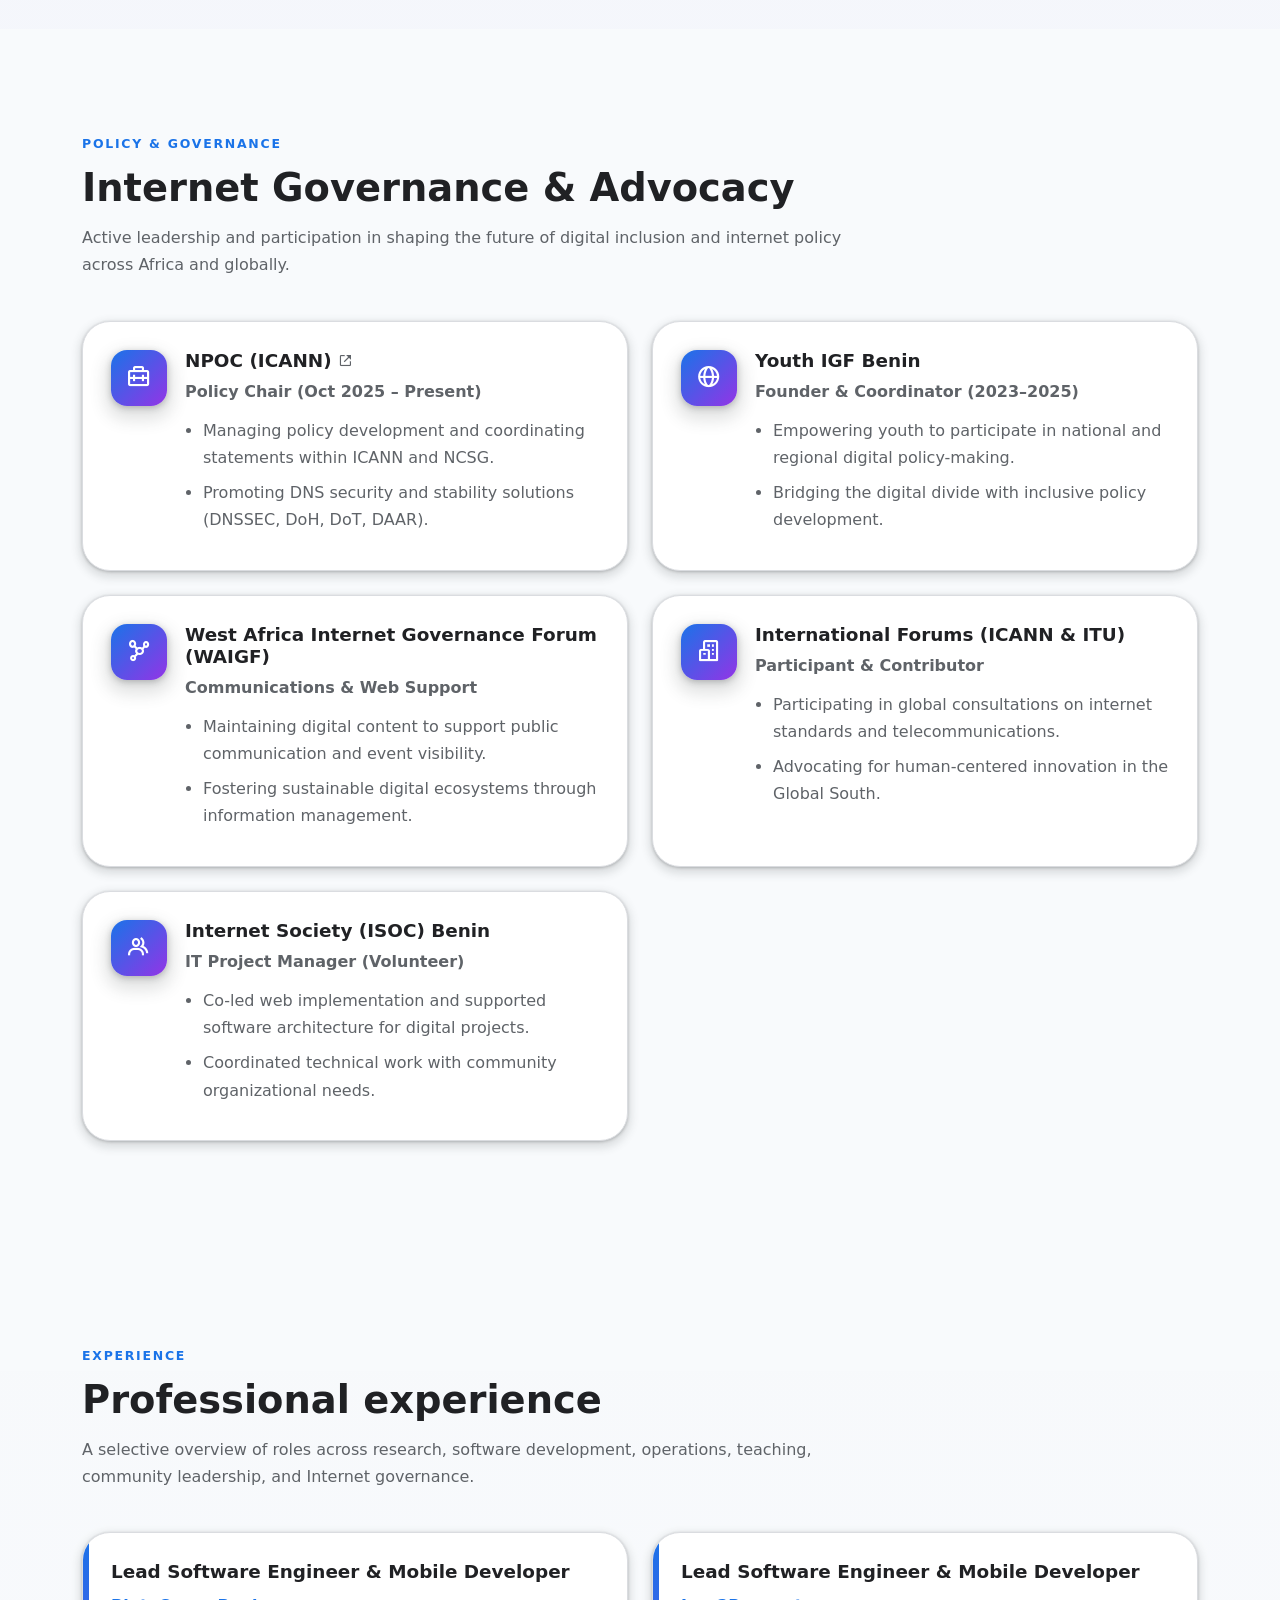
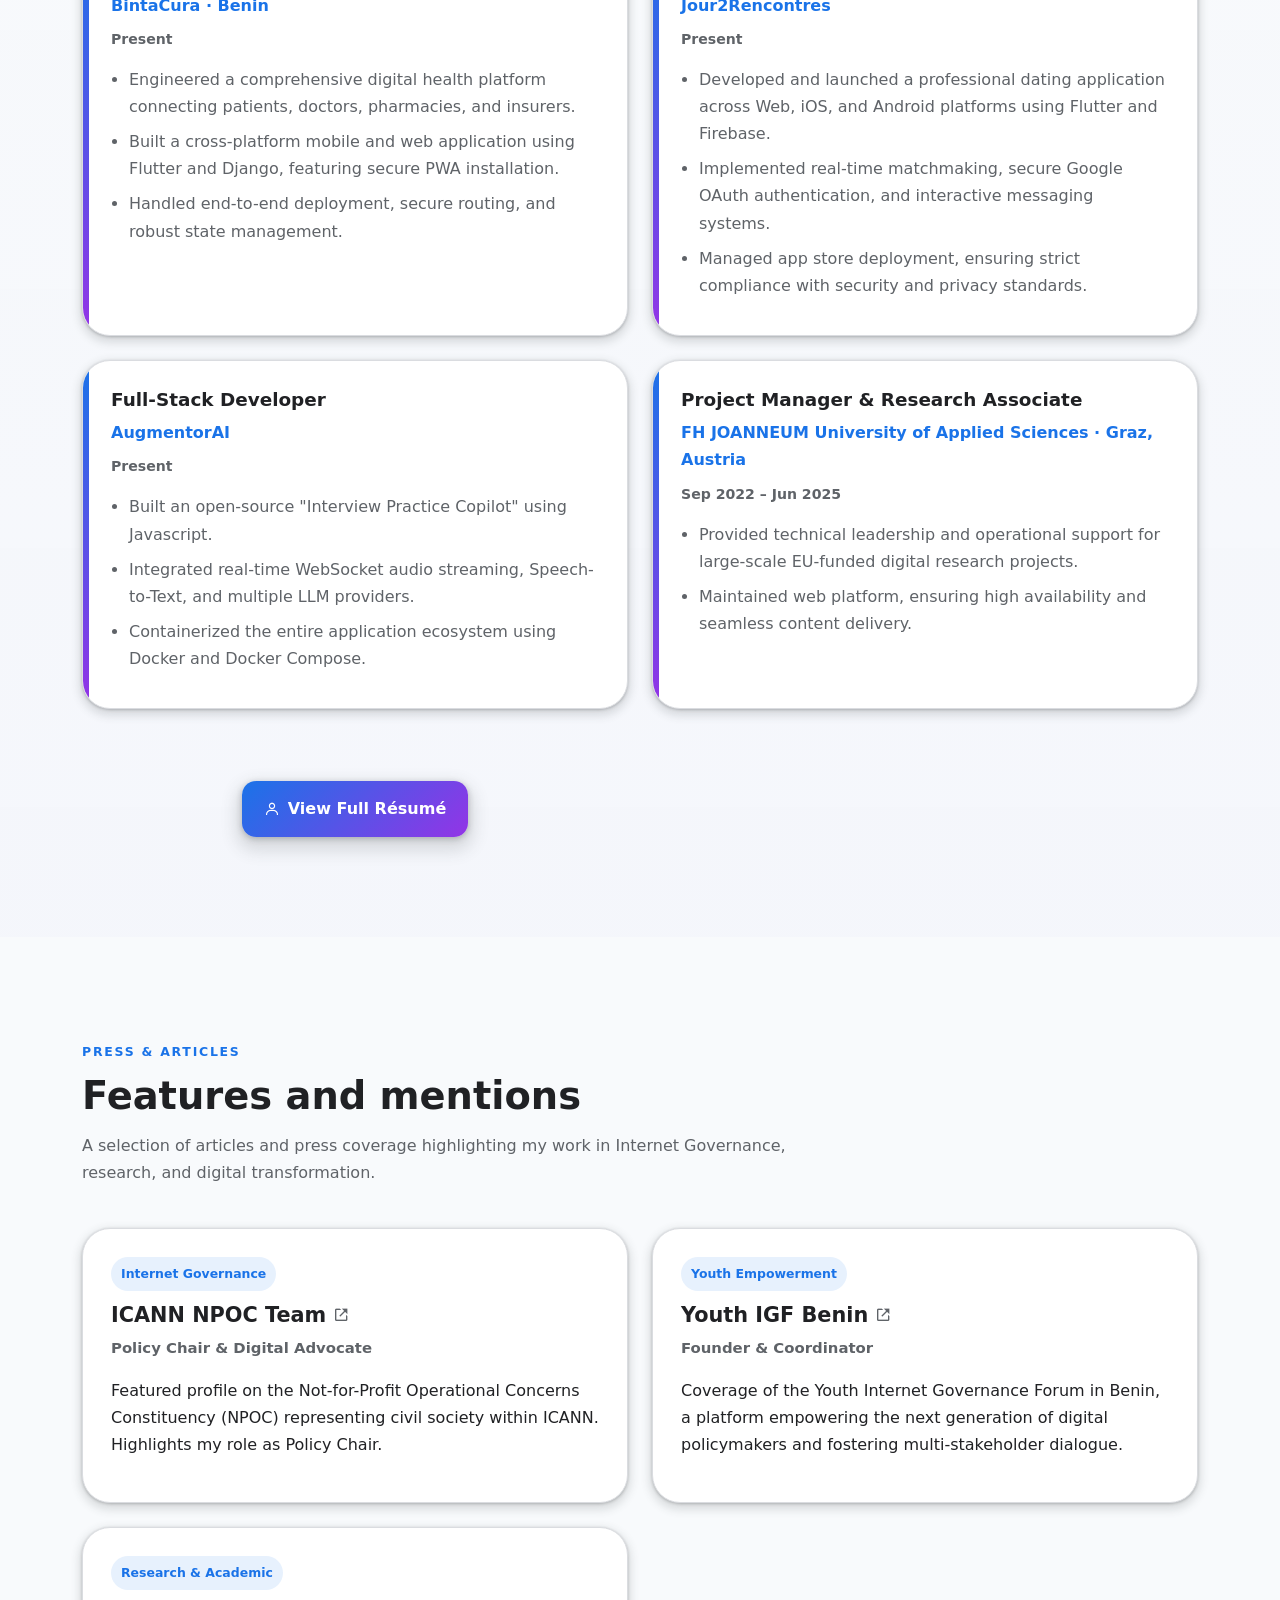
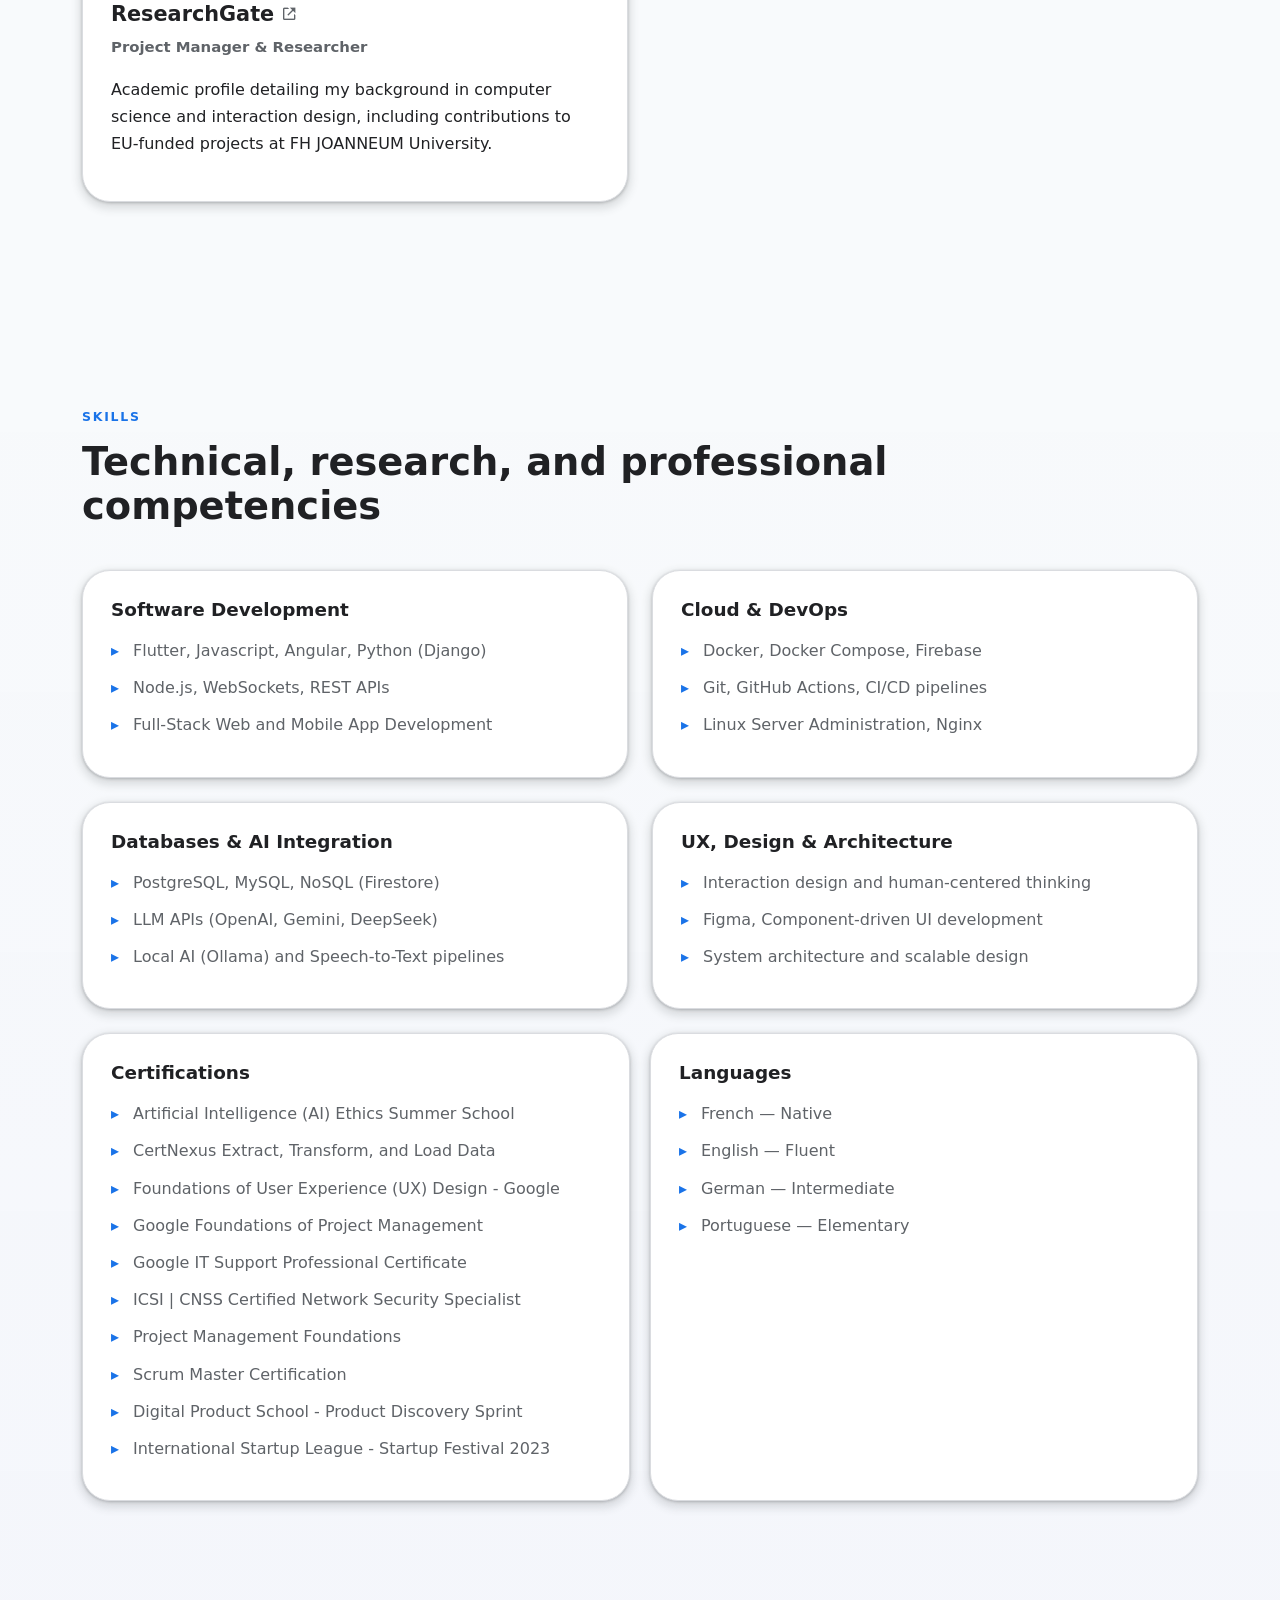
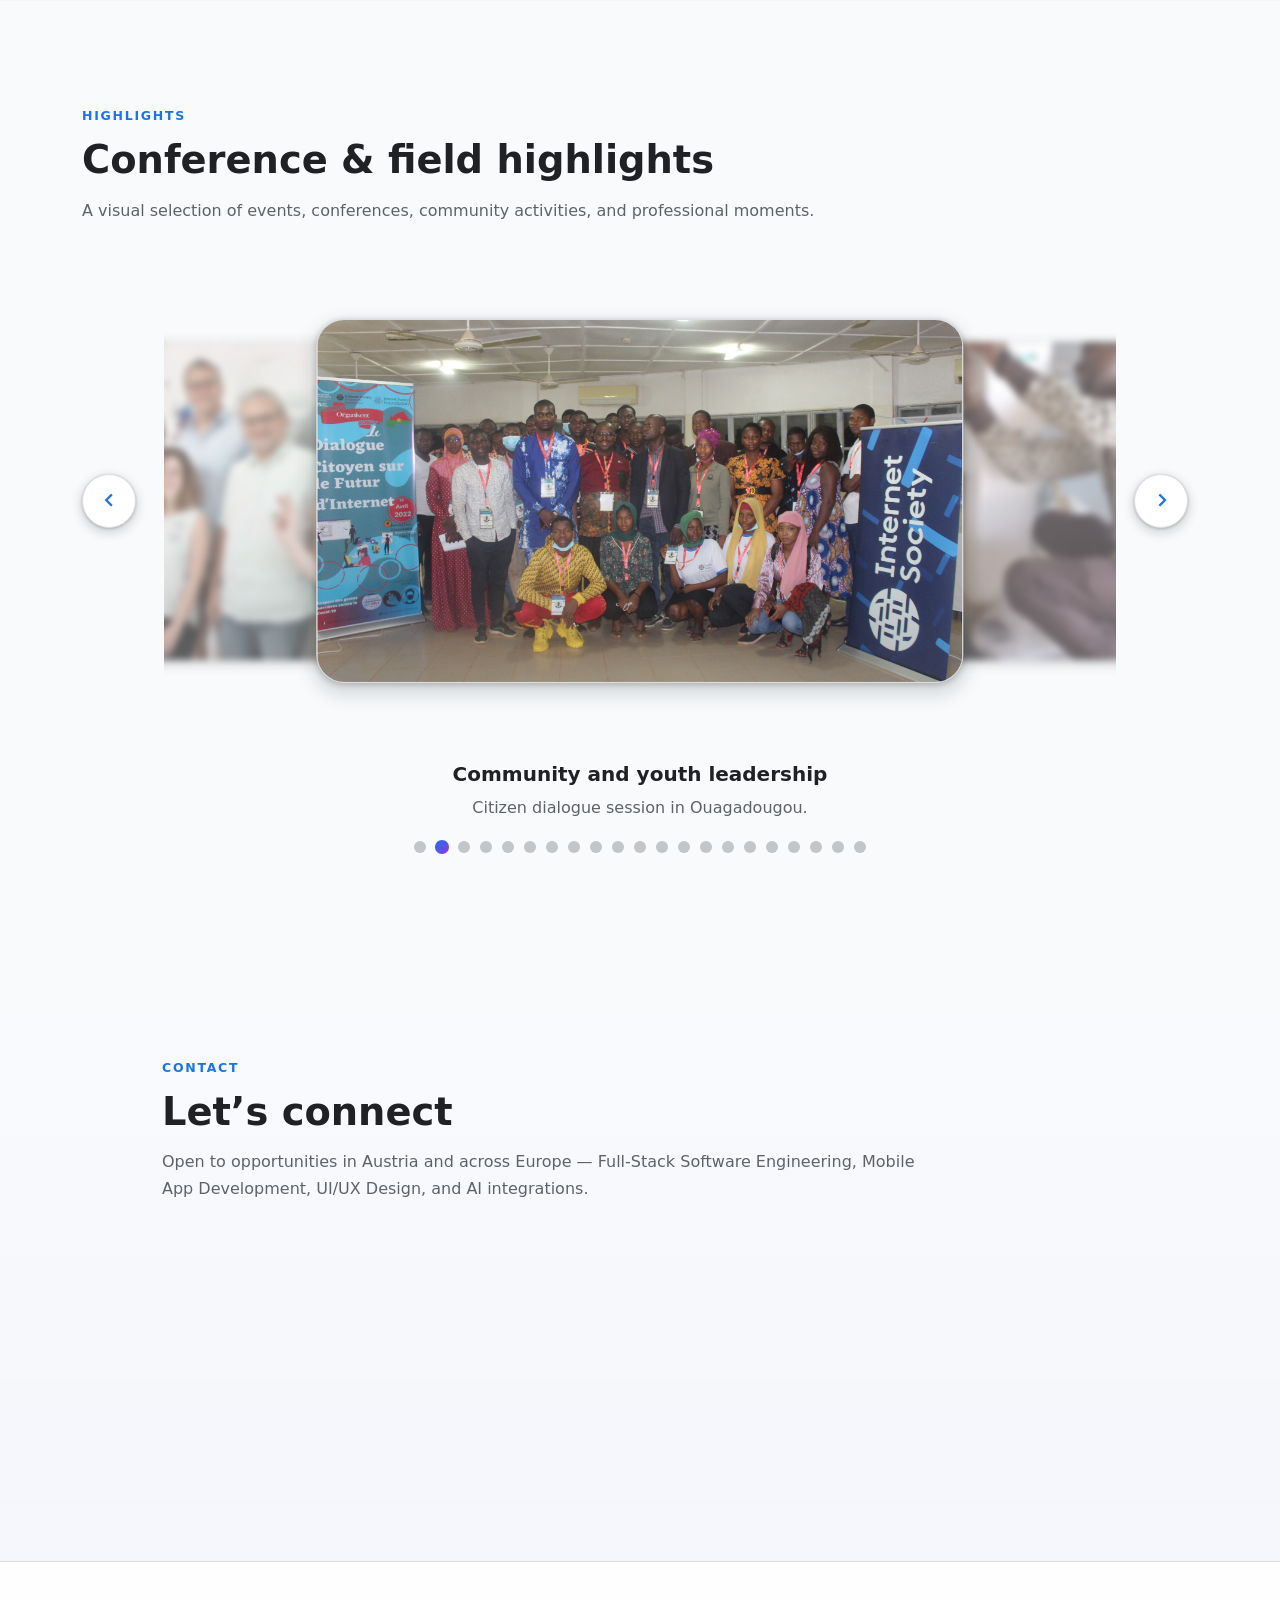
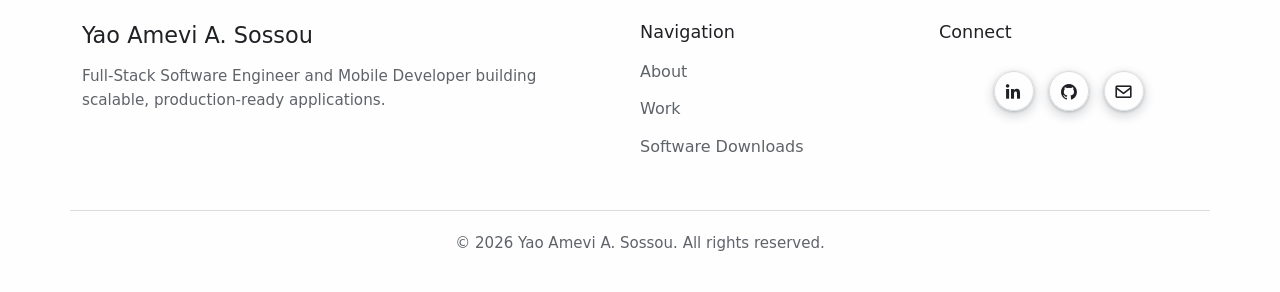
==== commit 73d850f9: "style: restore Node.js in backend skills" ====
--- a/index.html
+++ b/index.html
@@ -449,7 +449,7 @@
           <h3>Software Development</h3>
           <ul class="clean-list">
             <li>Flutter, Javascript, Angular, Python (Django)</li>
-            <li>Javascript, WebSockets, REST APIs</li>
+            <li>Node.js, WebSockets, REST APIs</li>
             <li>Full-Stack Web and Mobile App Development</li>
           </ul>
         </article>
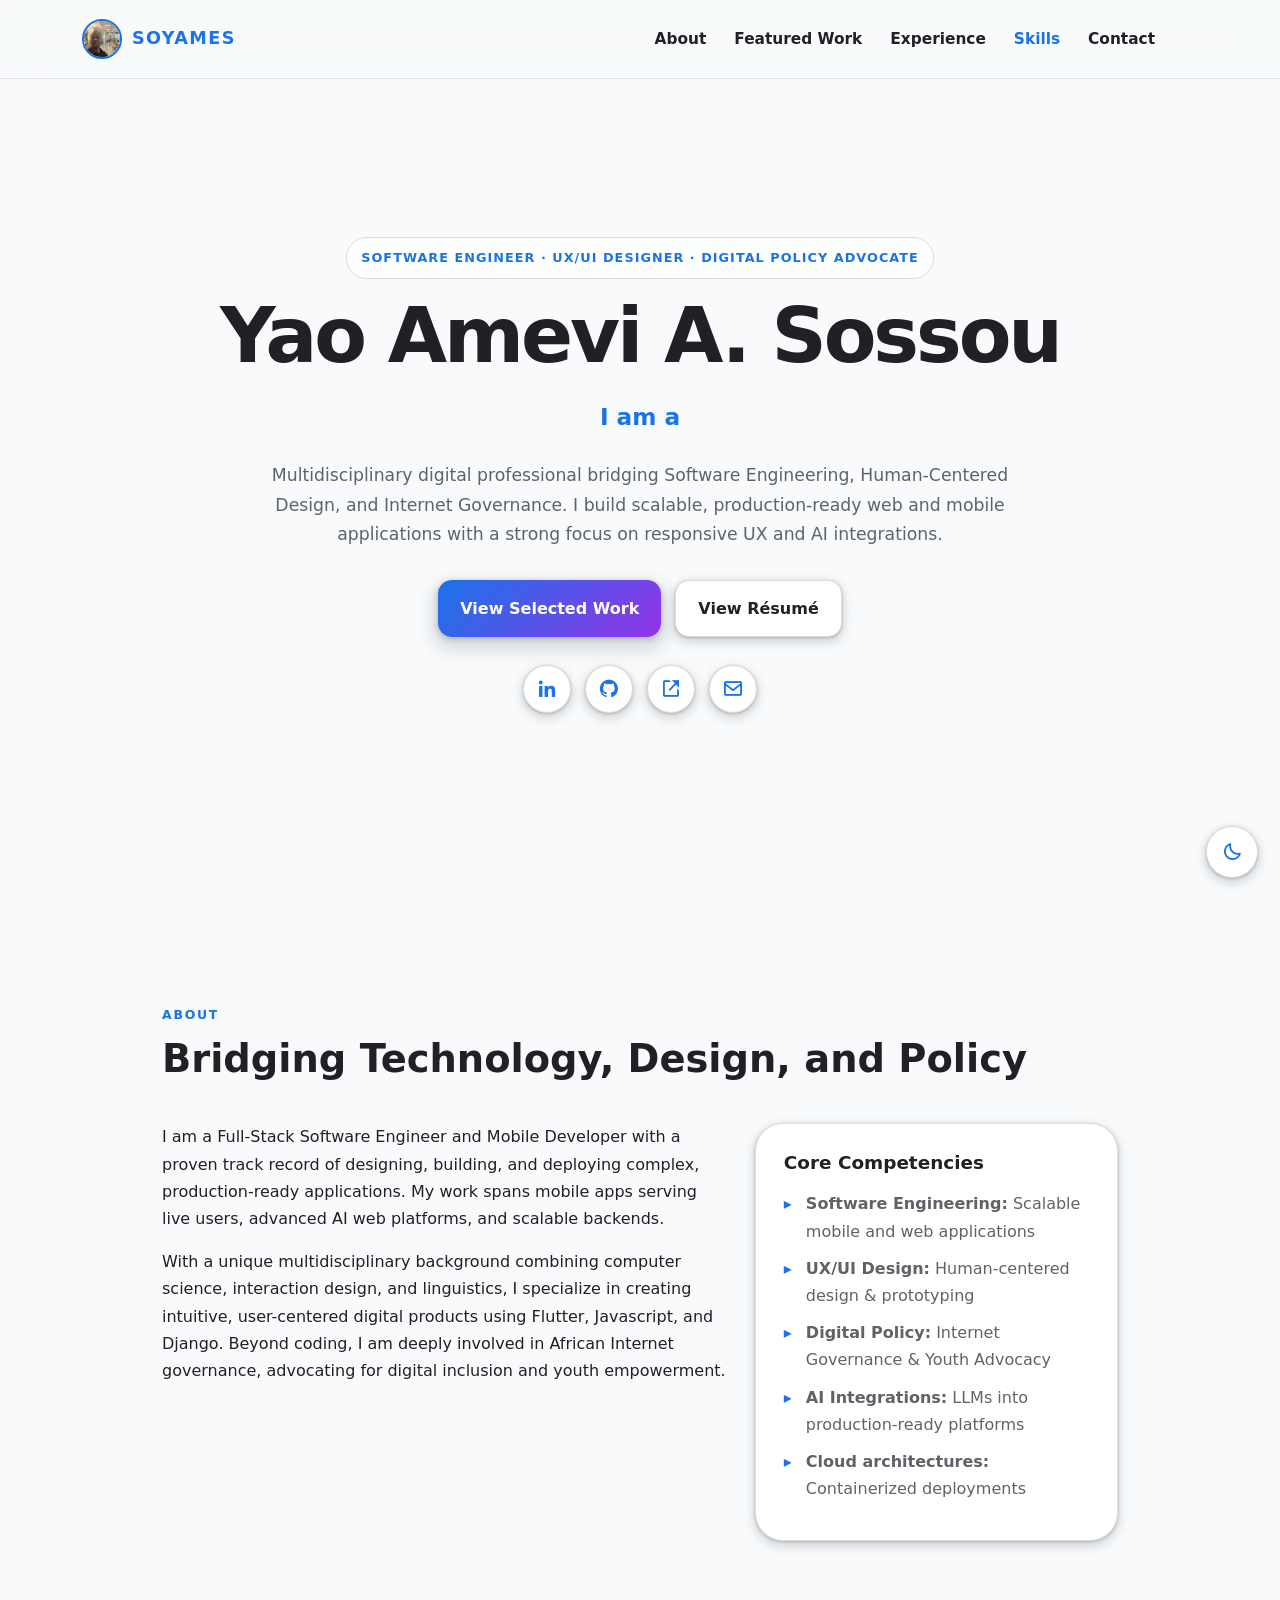
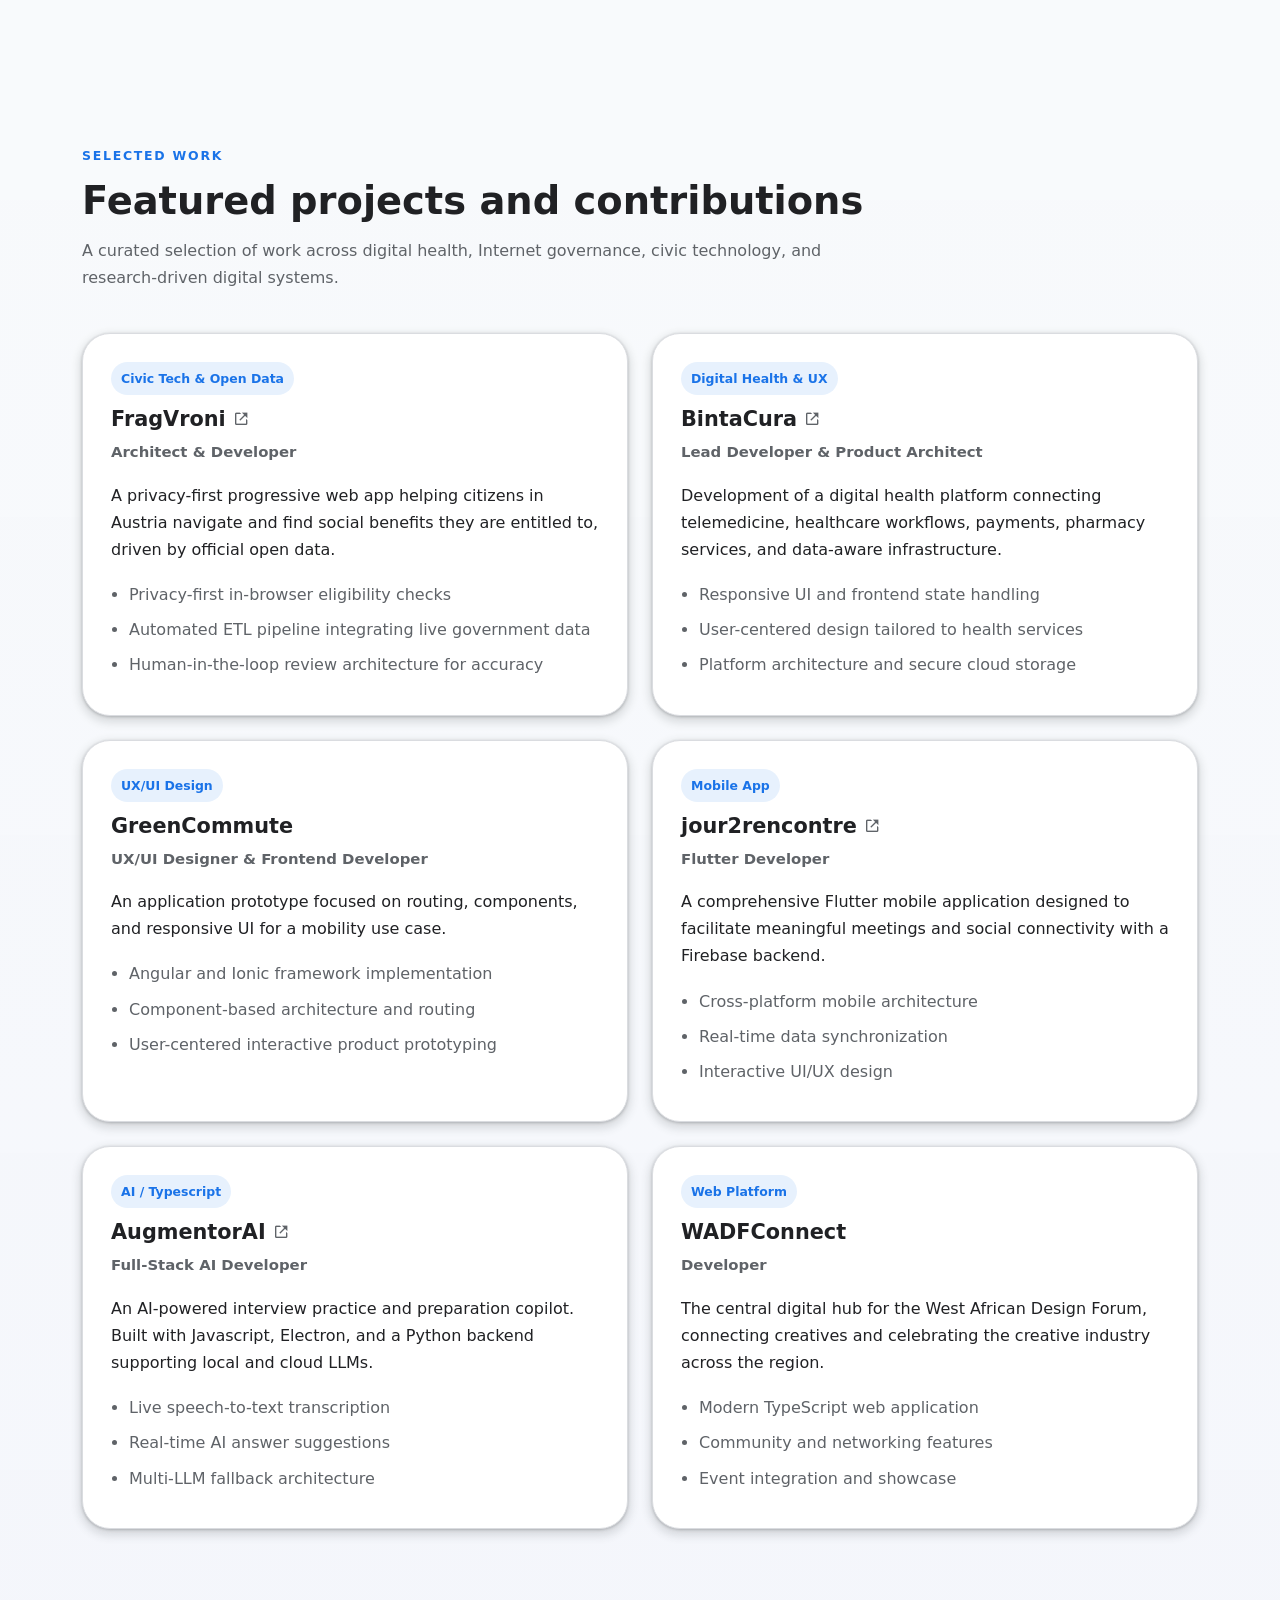
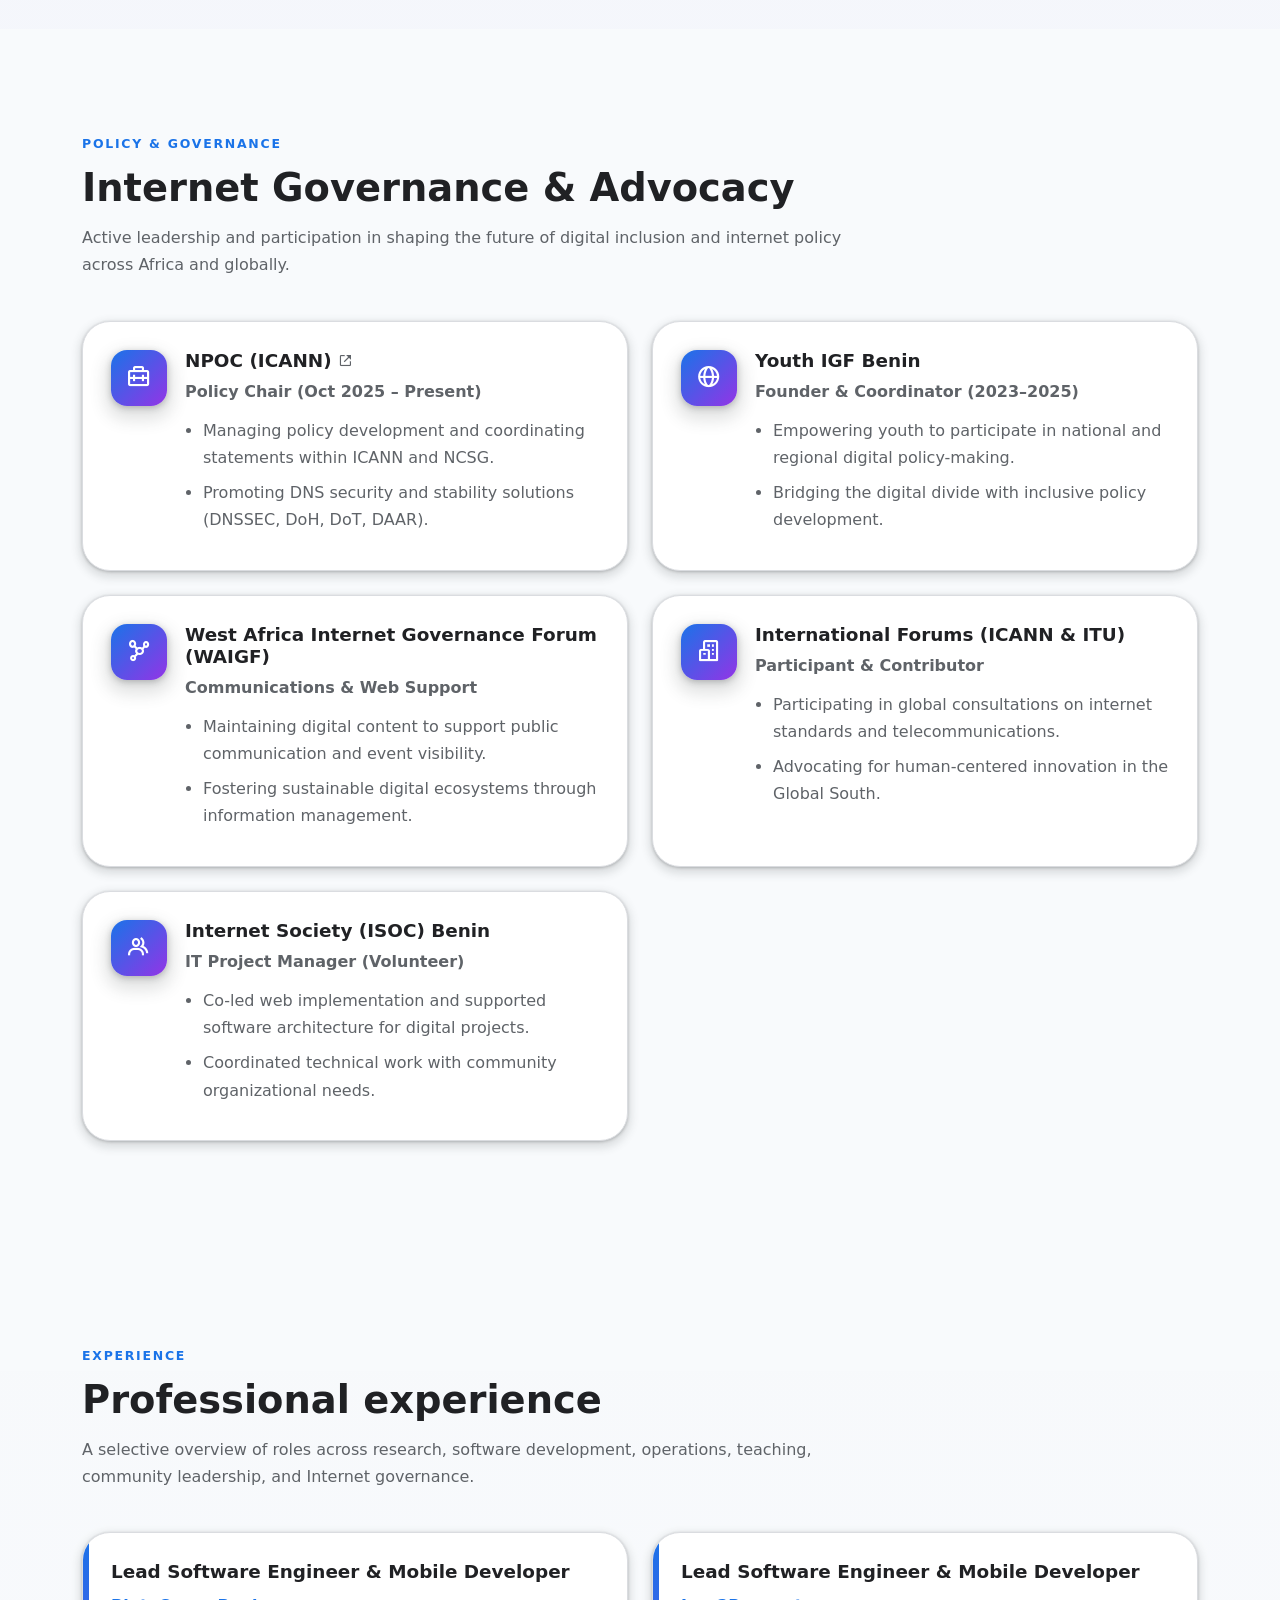
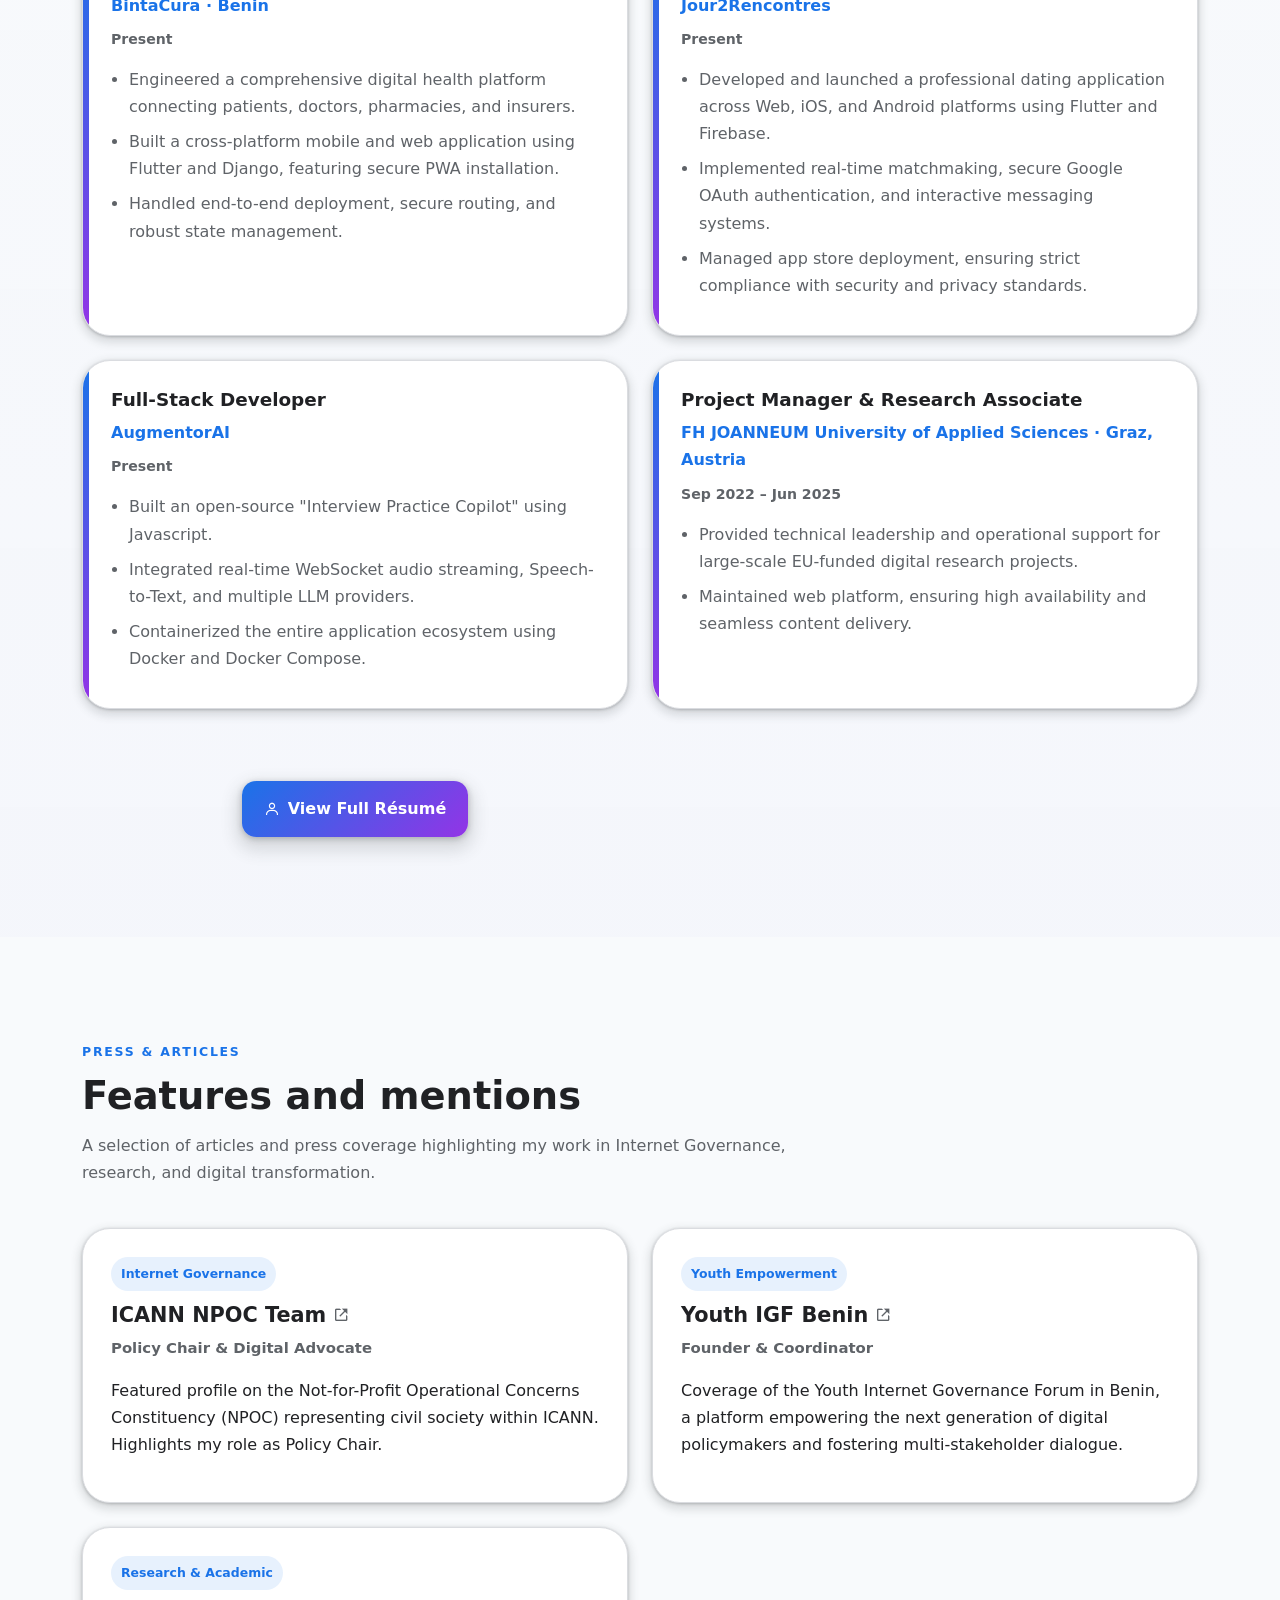
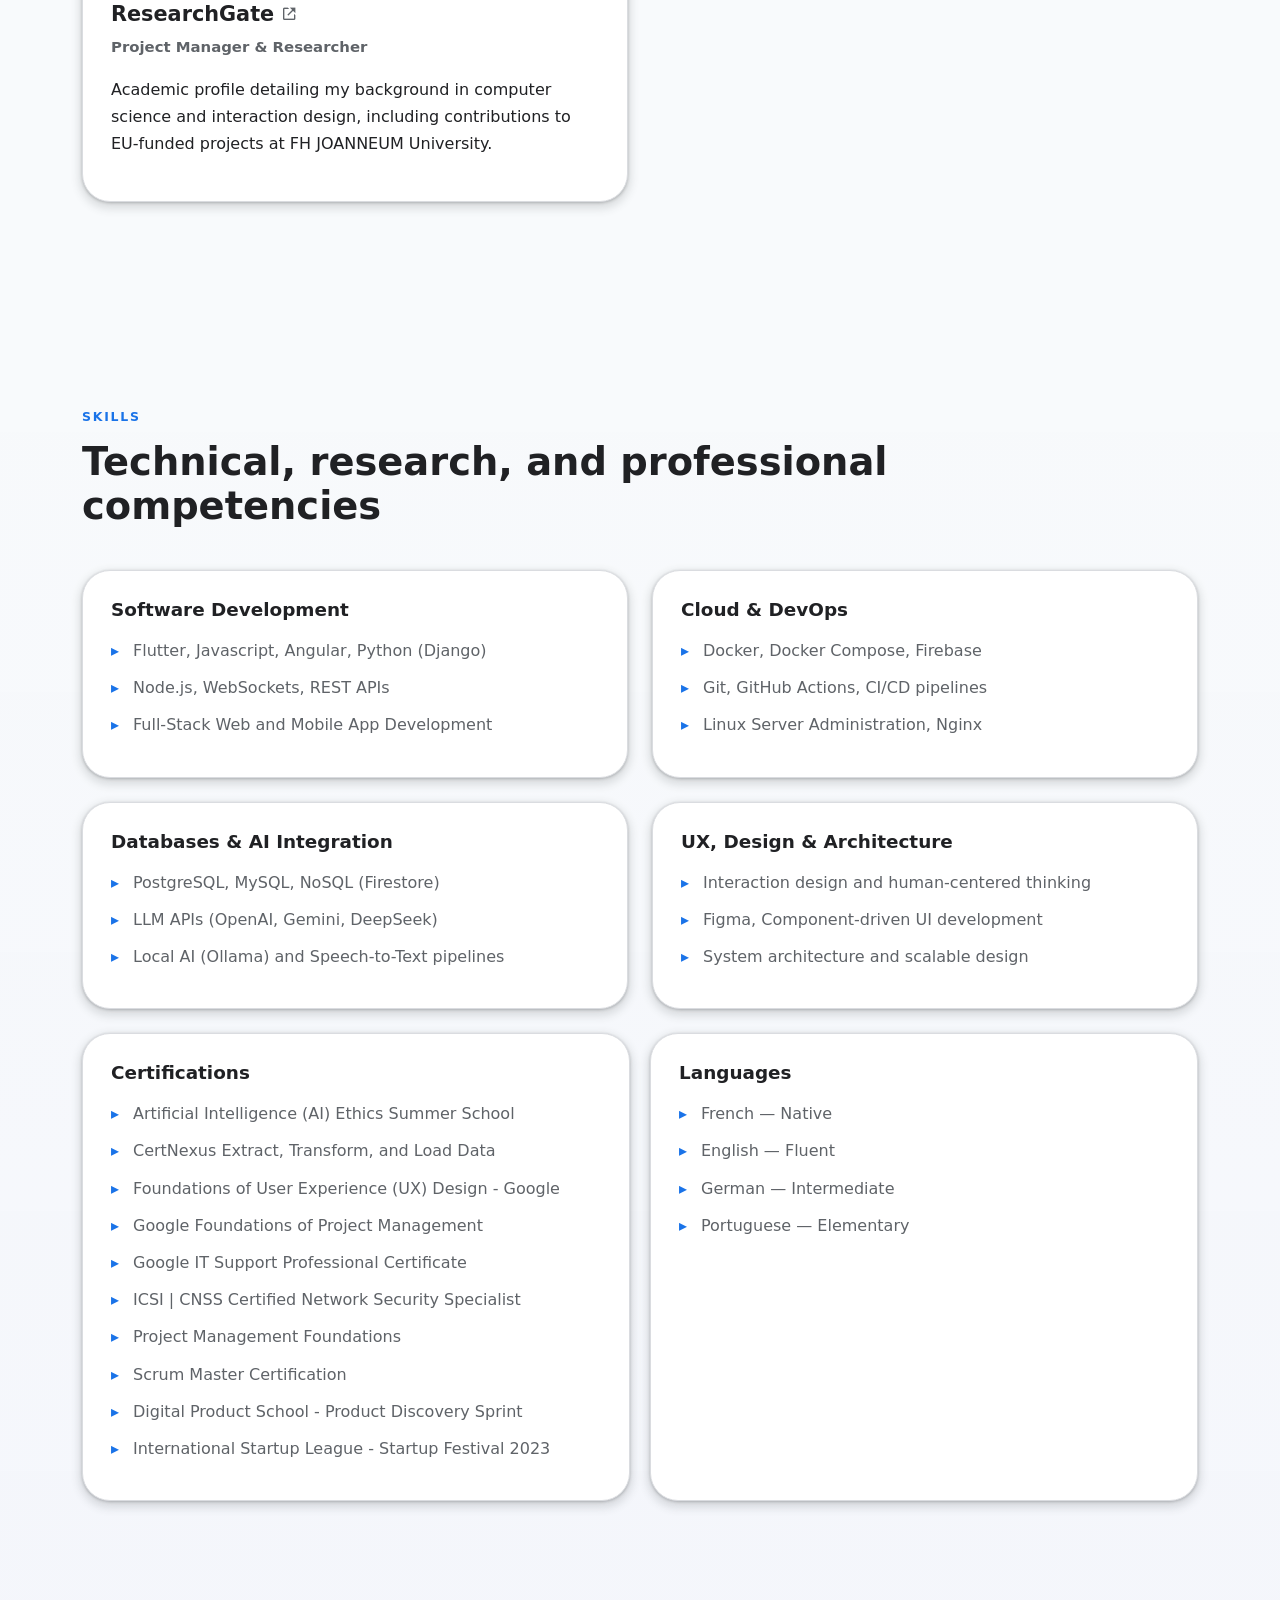
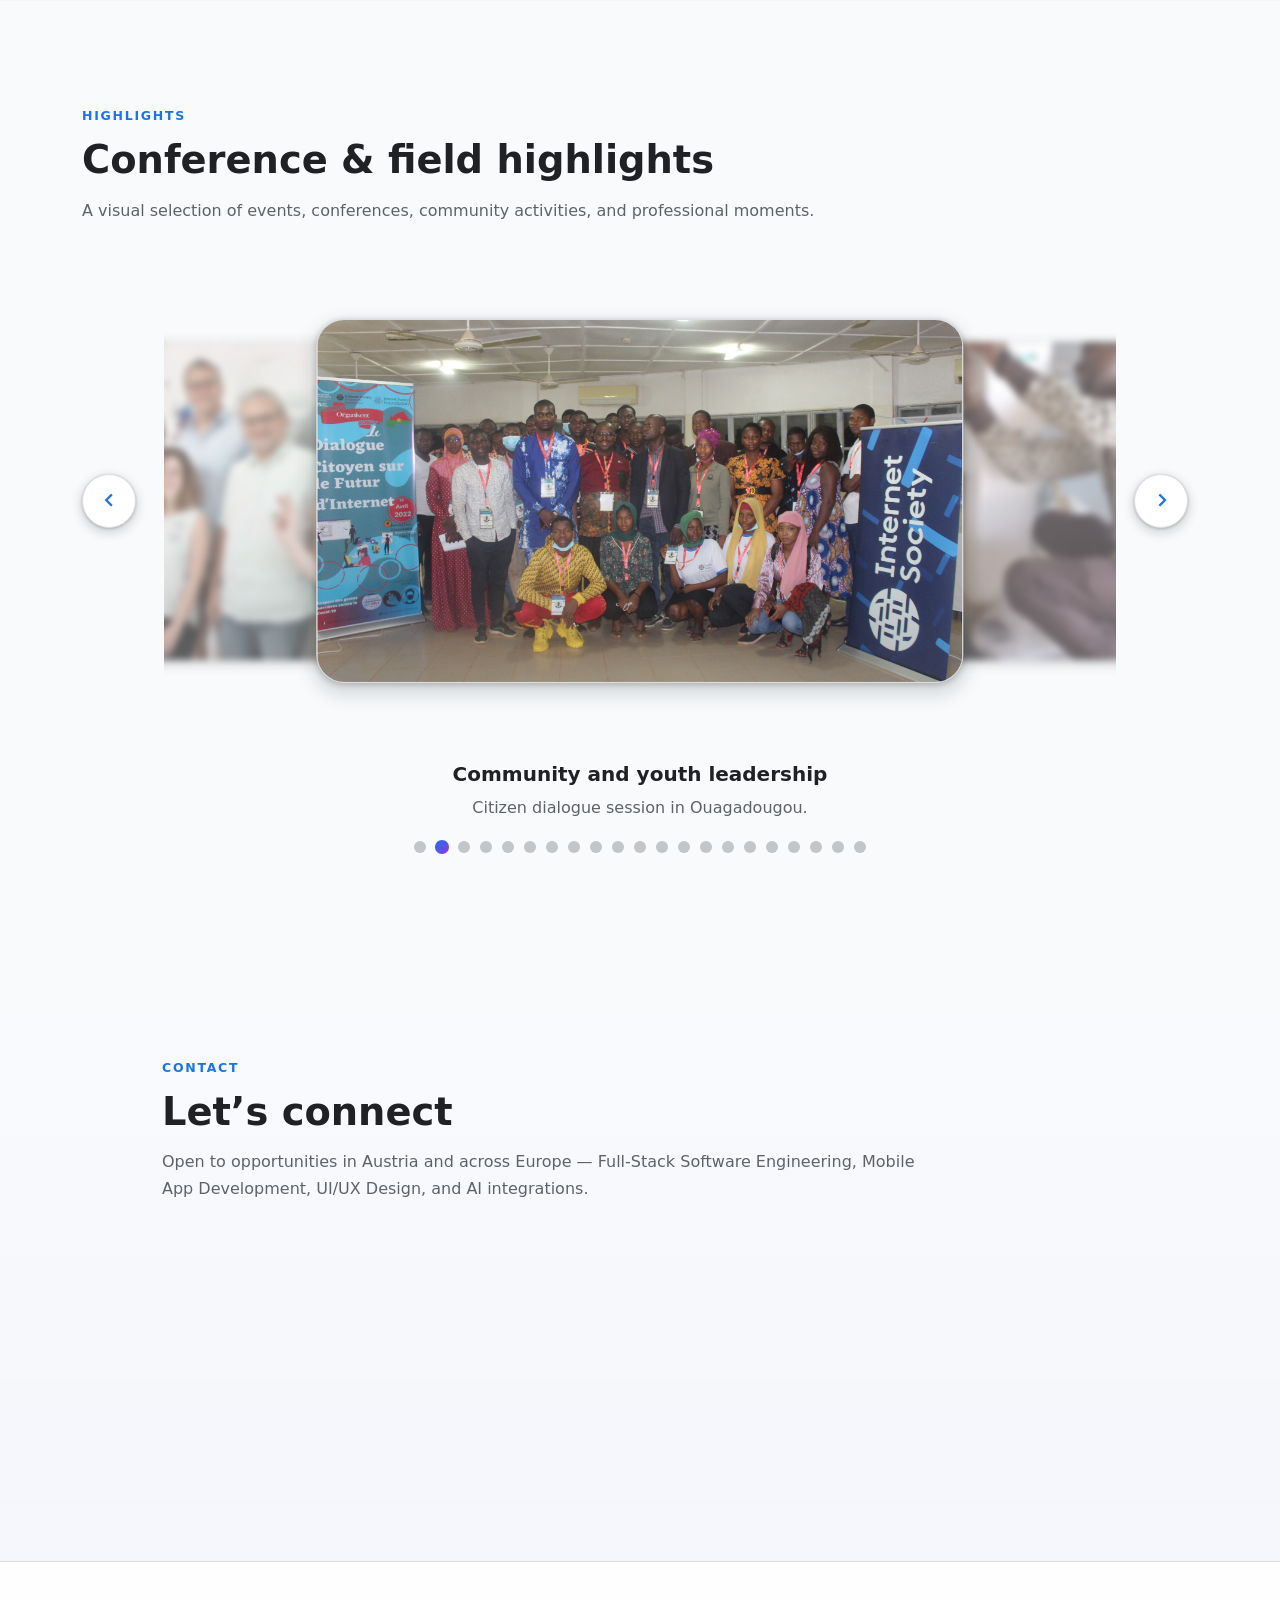
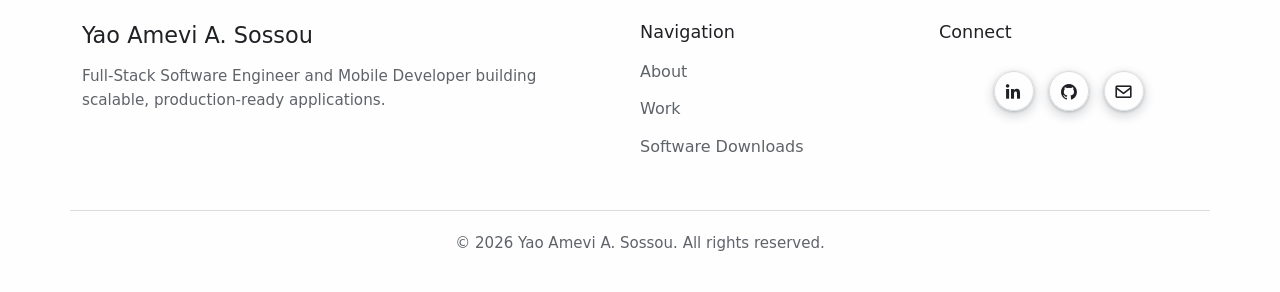
==== commit 16b4e400: "update fragvr" ====
--- a/index.html
+++ b/index.html
@@ -162,7 +162,7 @@
         <article class="feature-card">
           <div class="feature-top">
             <span class="feature-badge">Civic Tech & Open Data</span>
-            <h3><a href="https://fragvroni.up.railway.app/" target="_blank" rel="noopener" style="color: inherit; text-decoration: none;">Frag Vroni <i class='bx bx-link-external' style='font-size: 0.8em; color: var(--muted);'></i></a></h3>
+            <h3><a href="https://fragvroni.up.railway.app/" target="_blank" rel="noopener" style="color: inherit; text-decoration: none;">FragVroni <i class='bx bx-link-external' style='font-size: 0.8em; color: var(--muted);'></i></a></h3>
             <p class="feature-role">Architect & Developer</p>
           </div>
           <p>
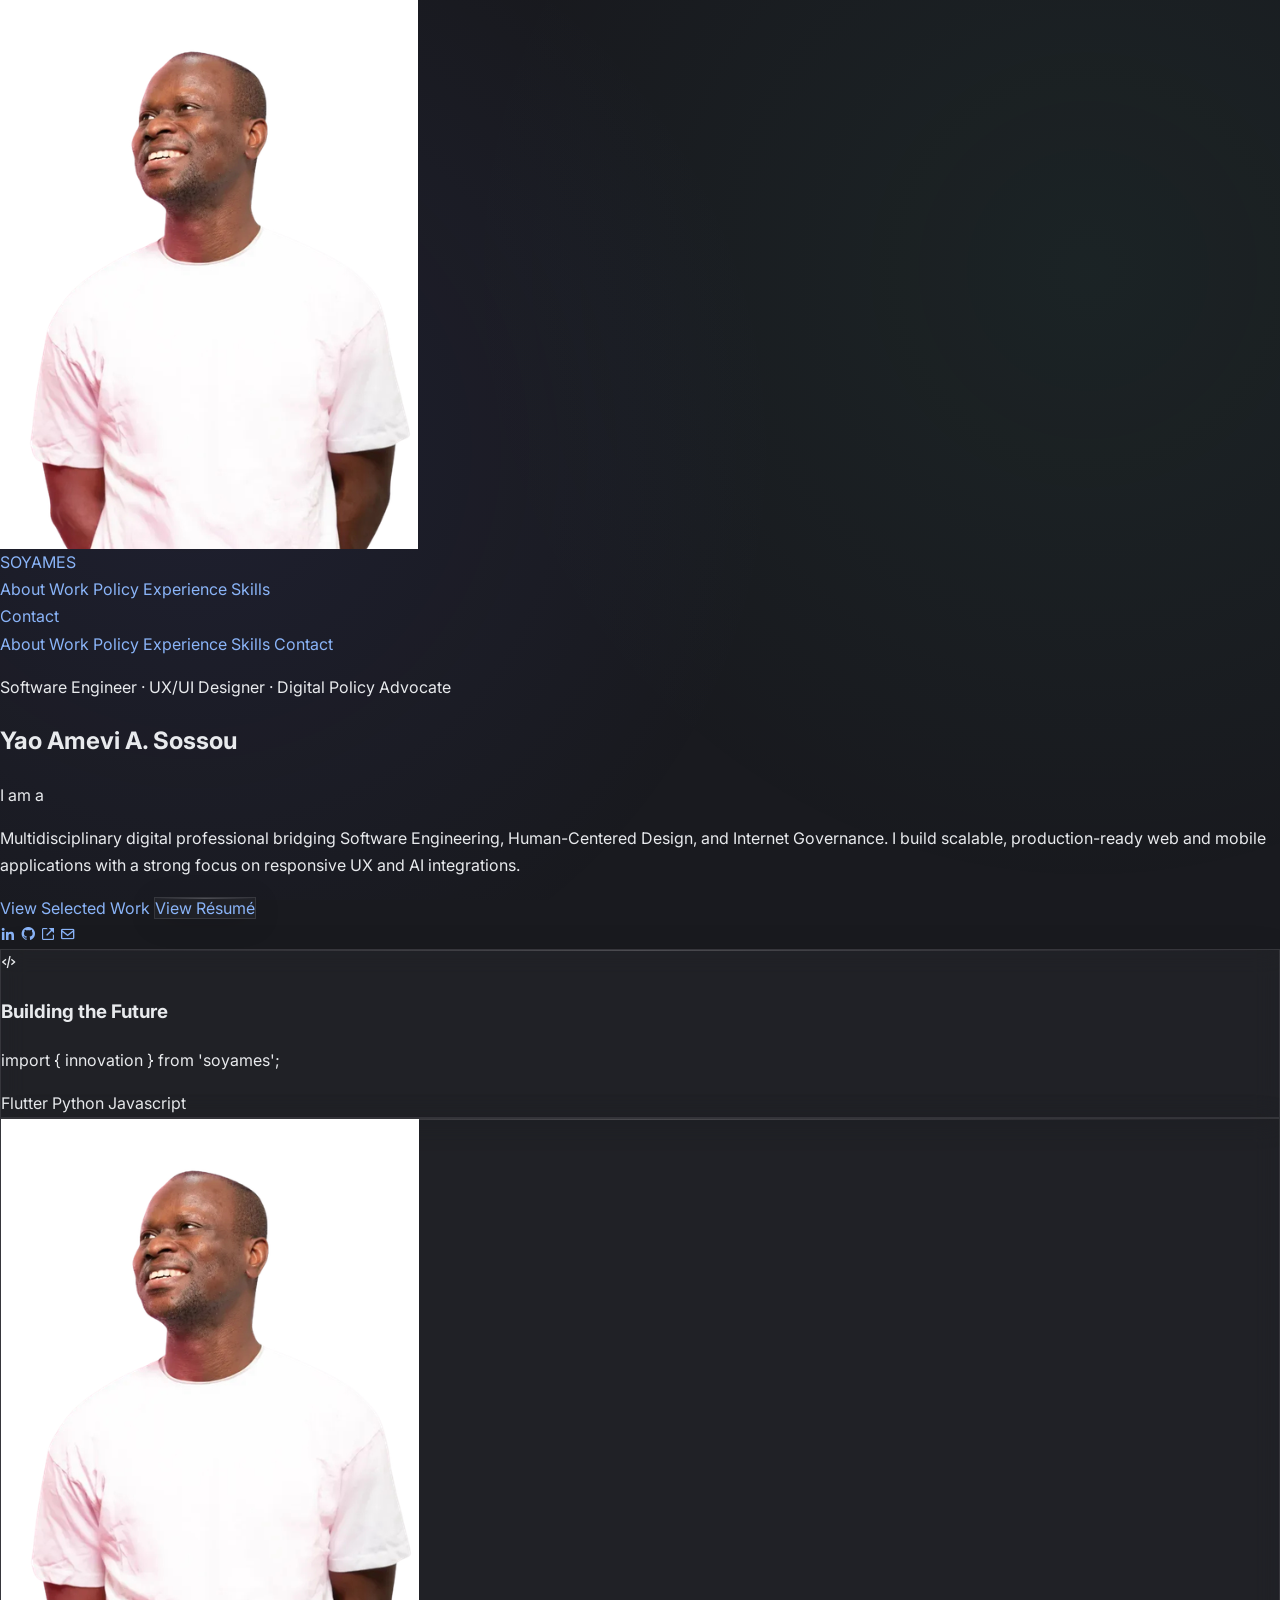
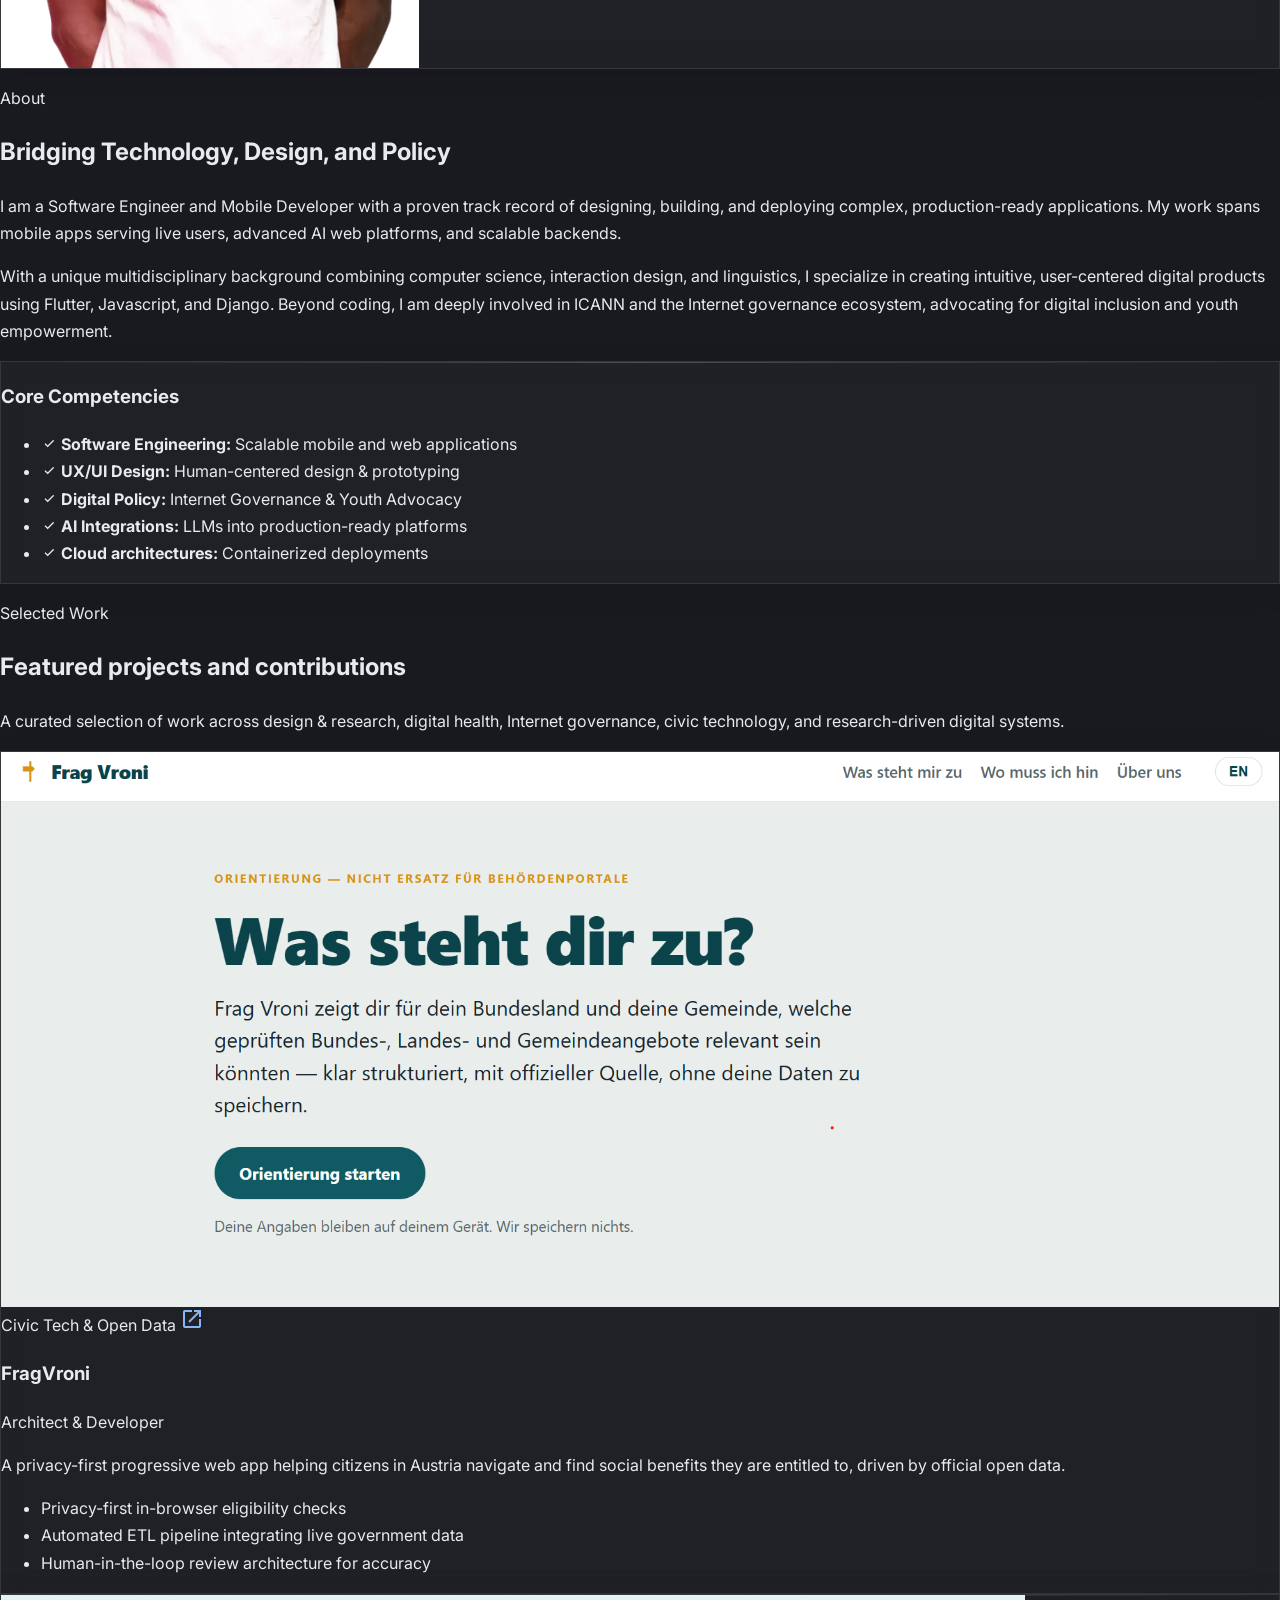
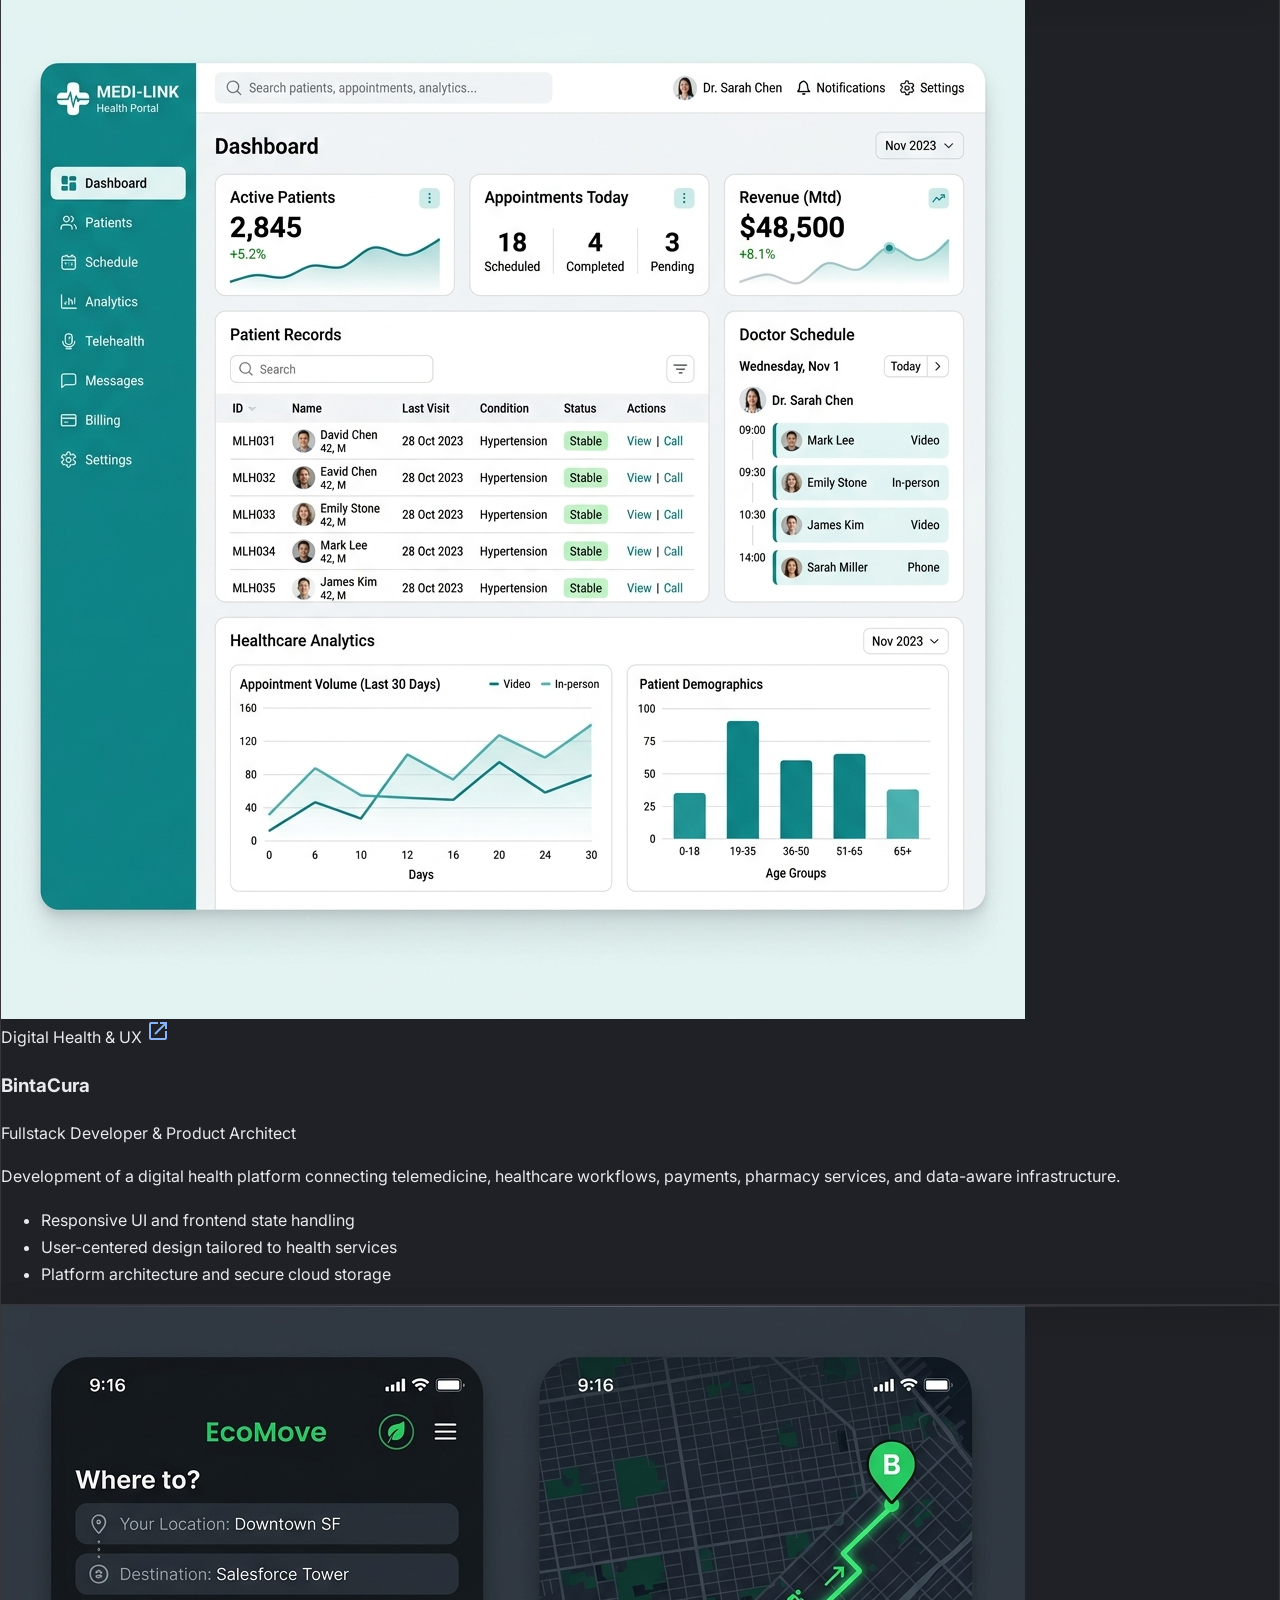
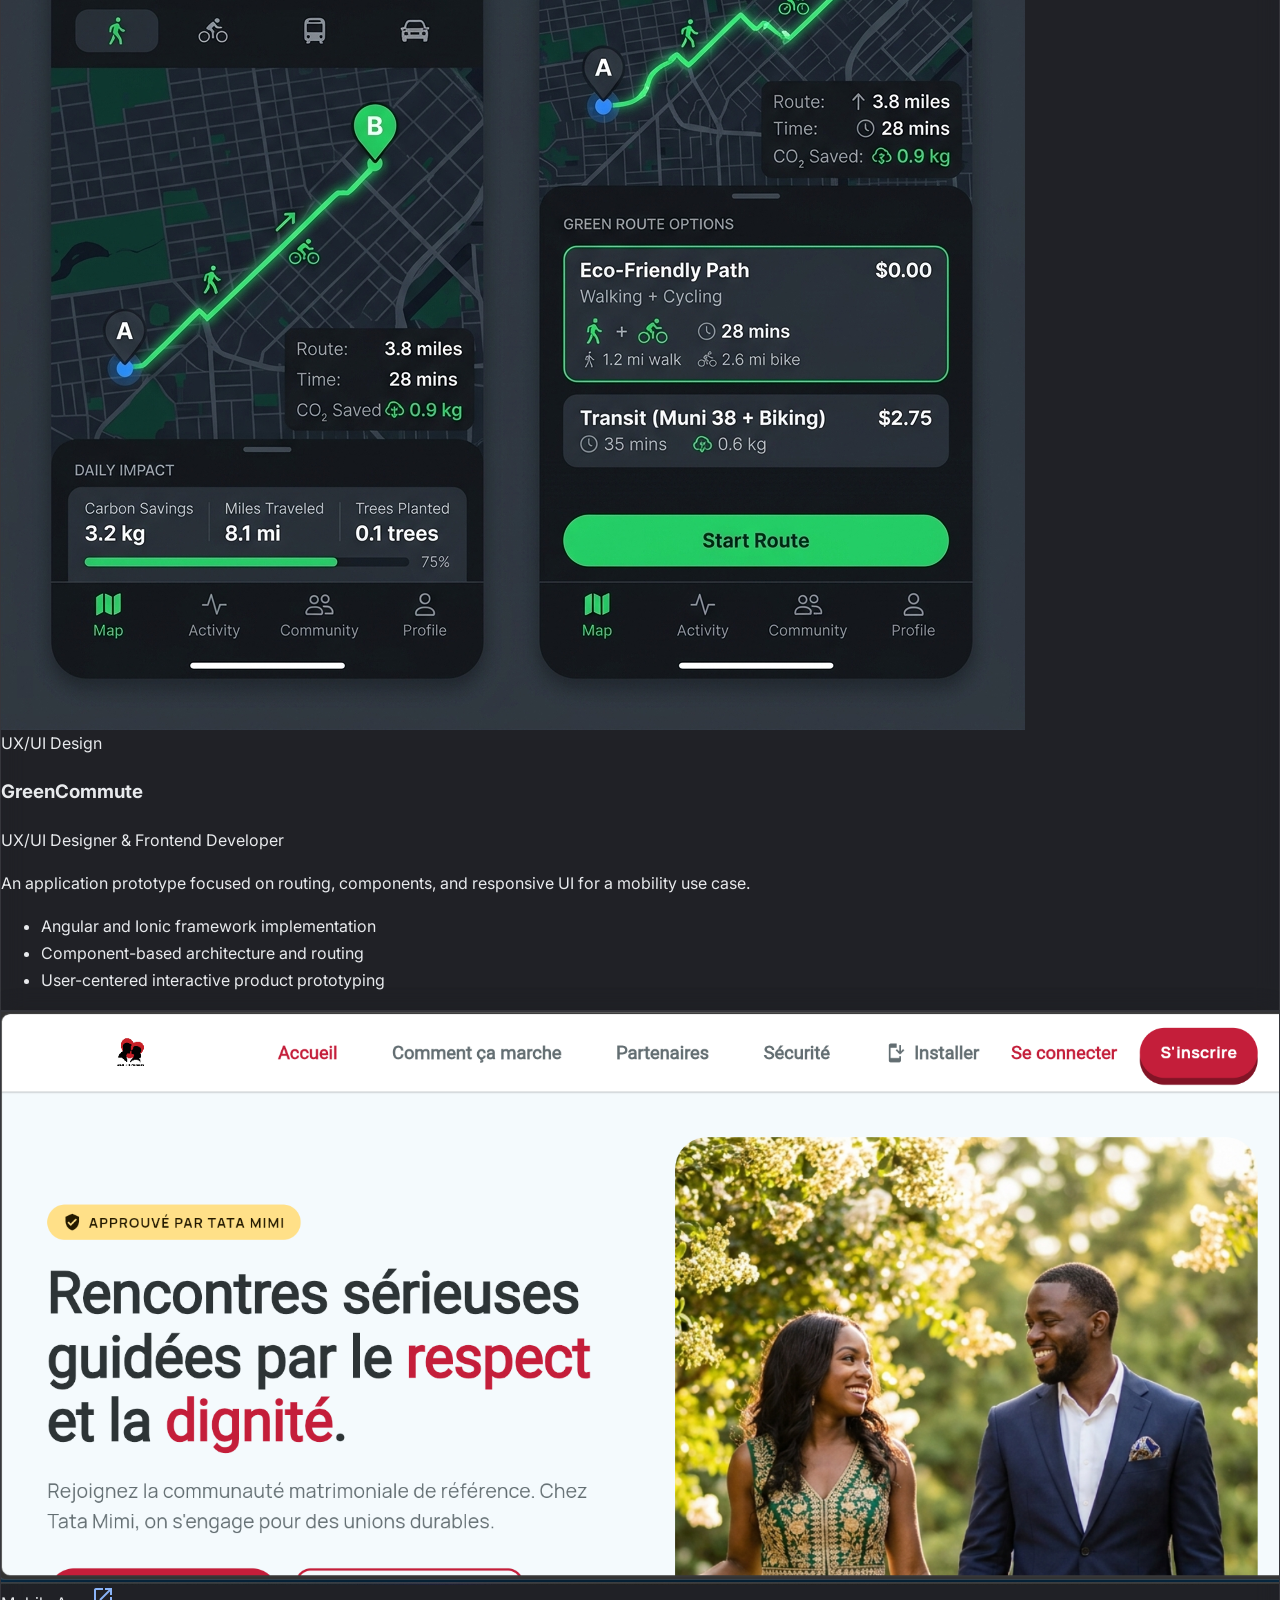
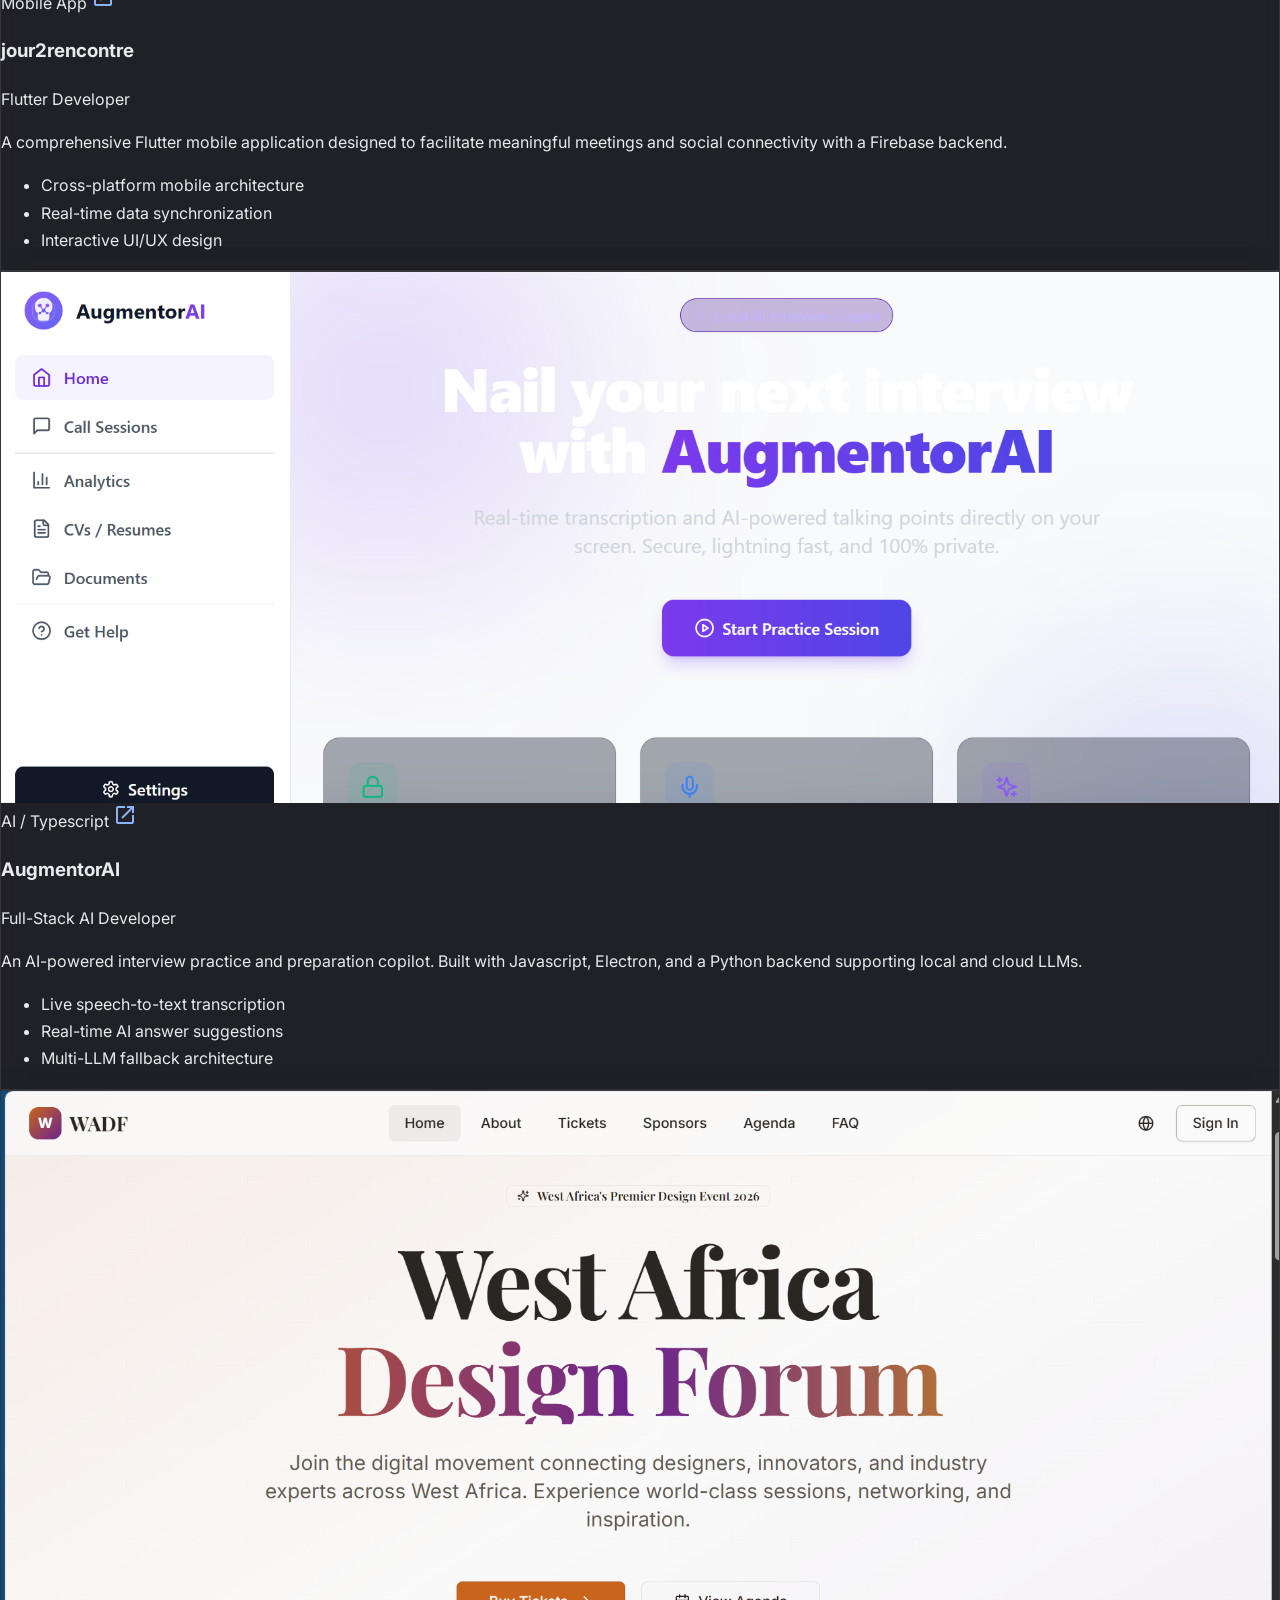
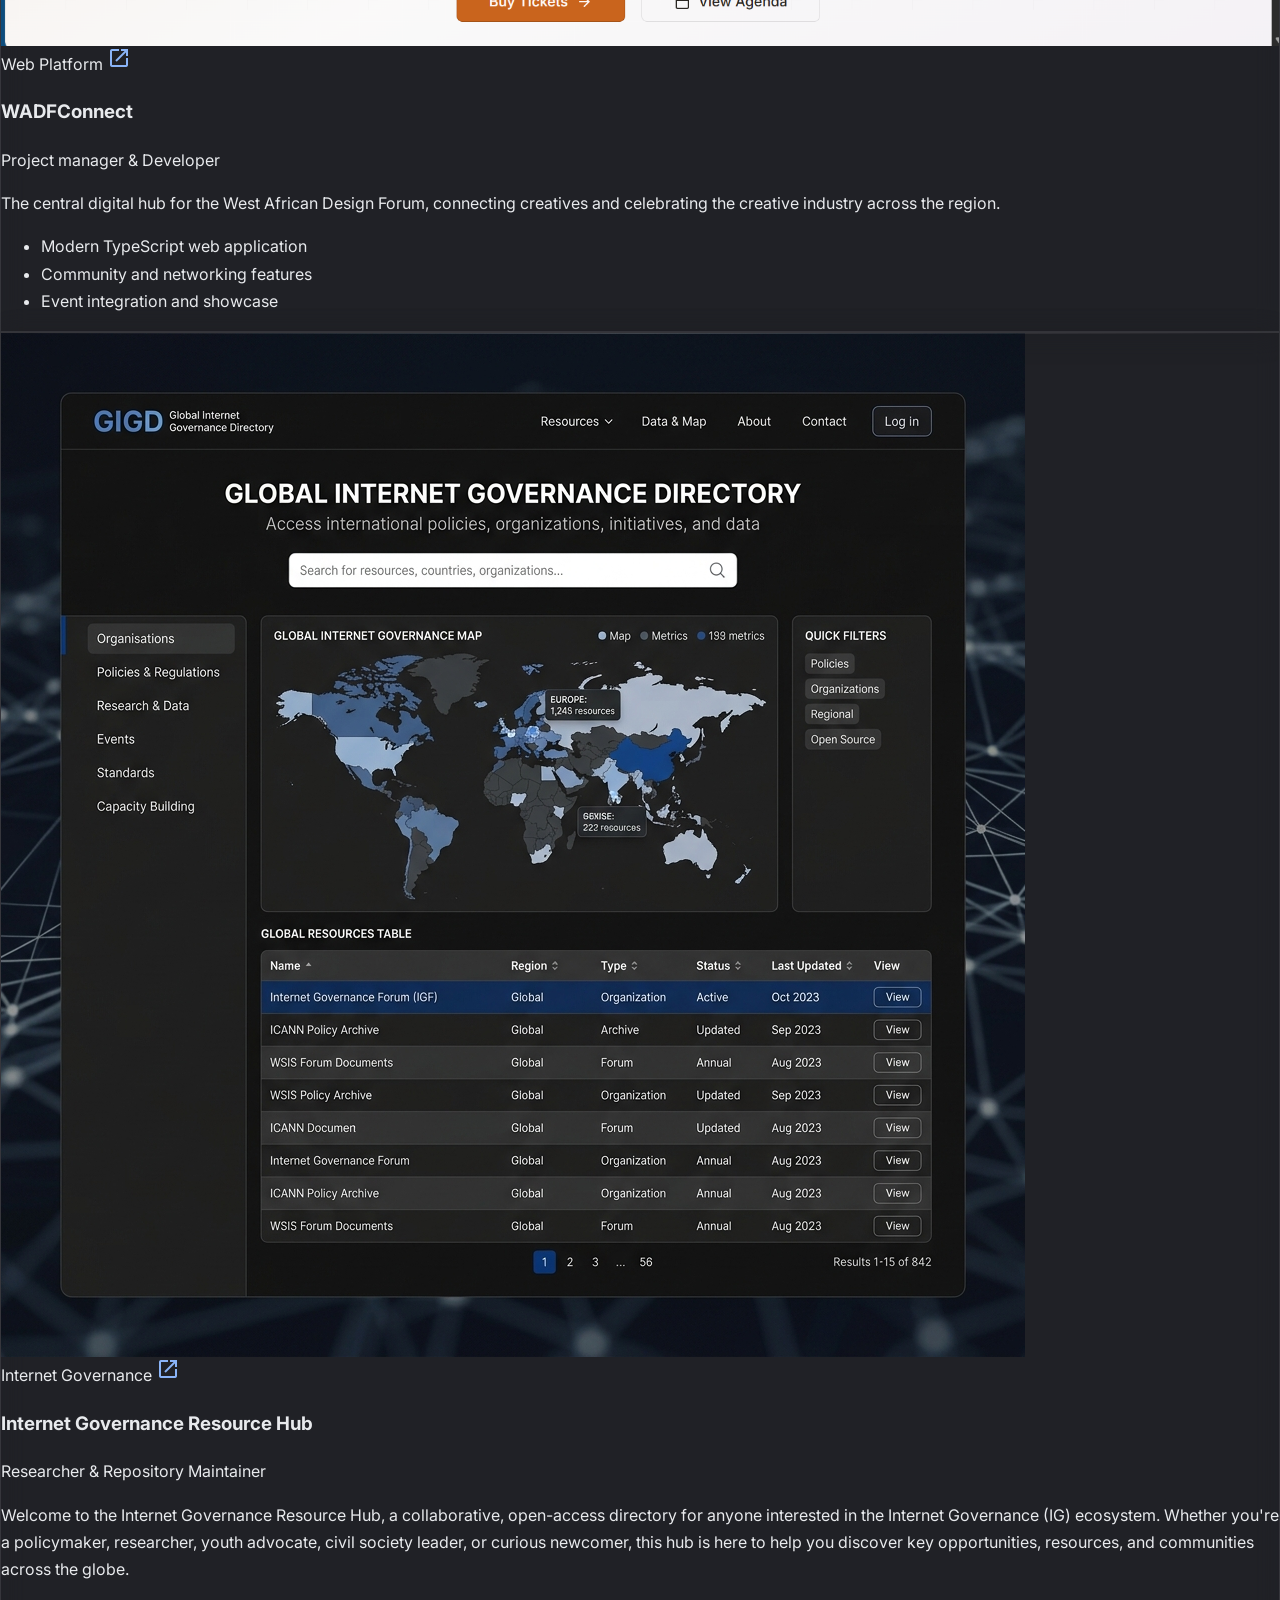
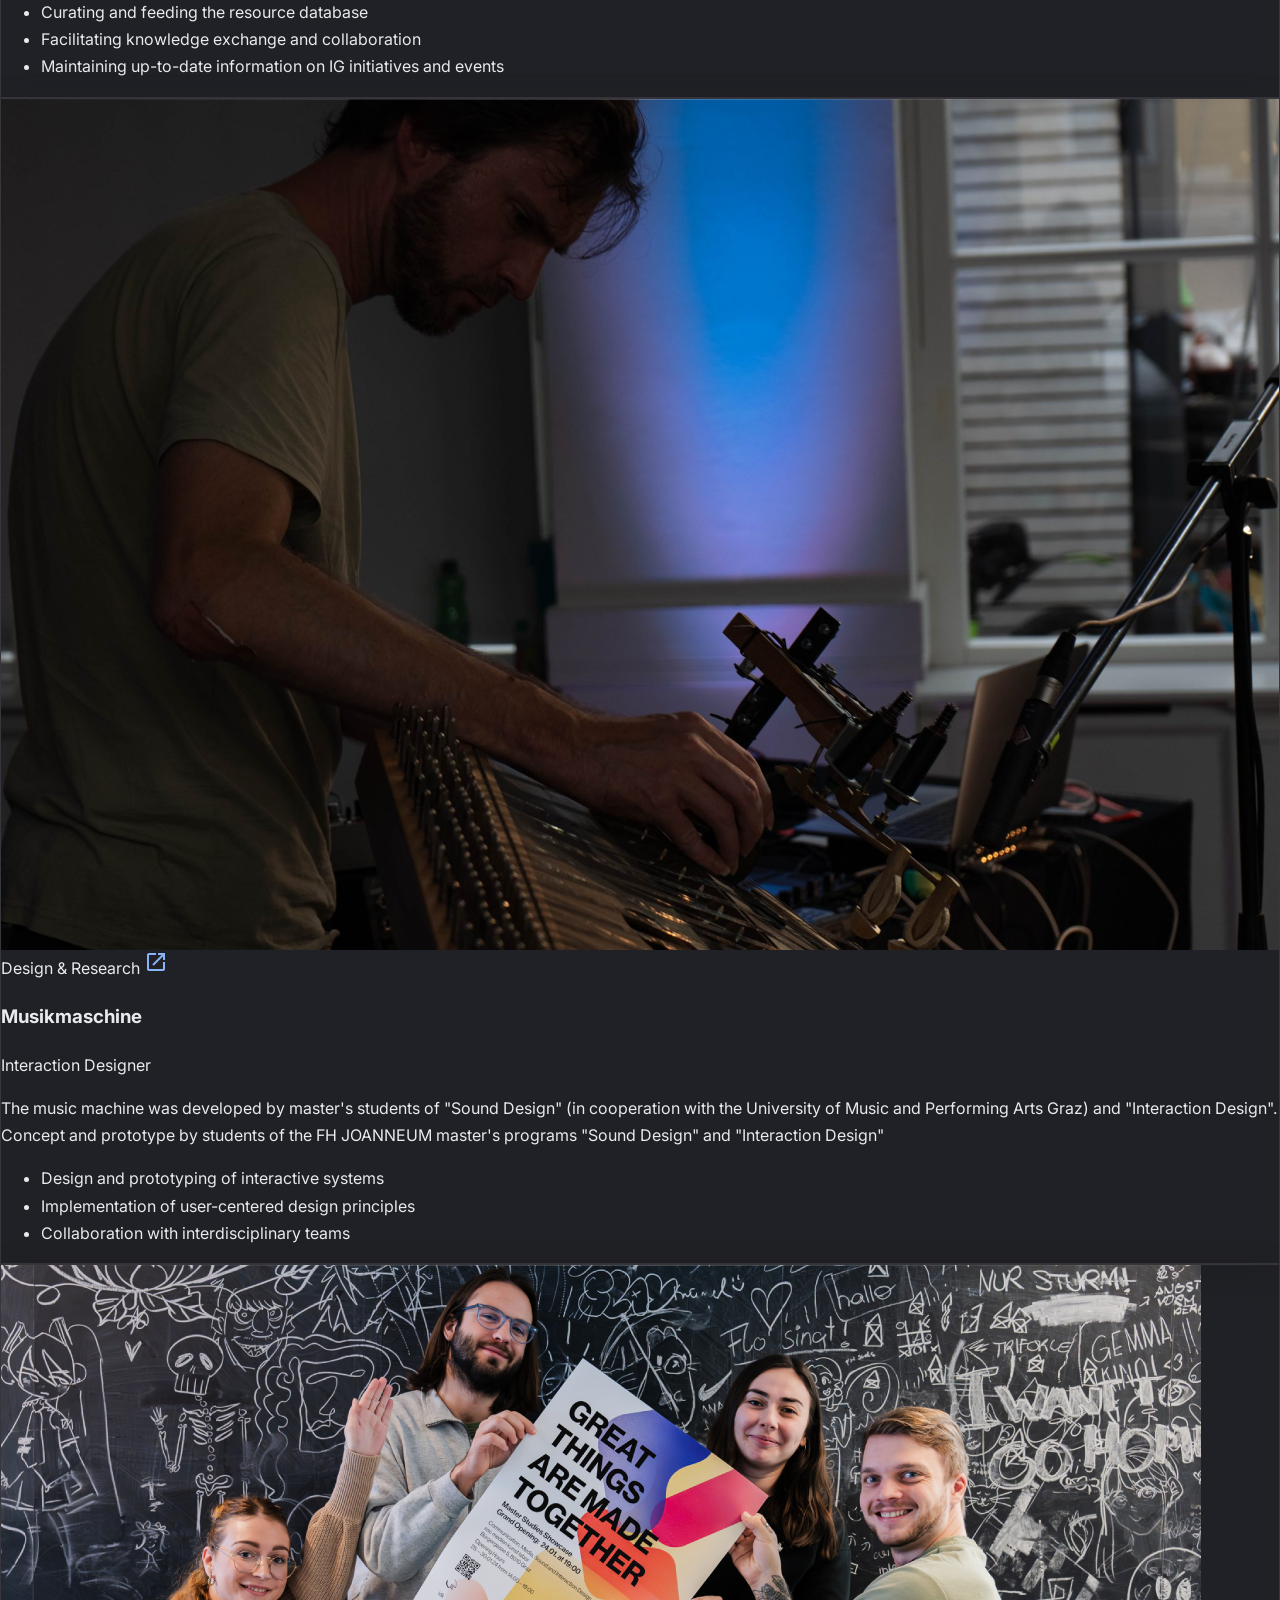
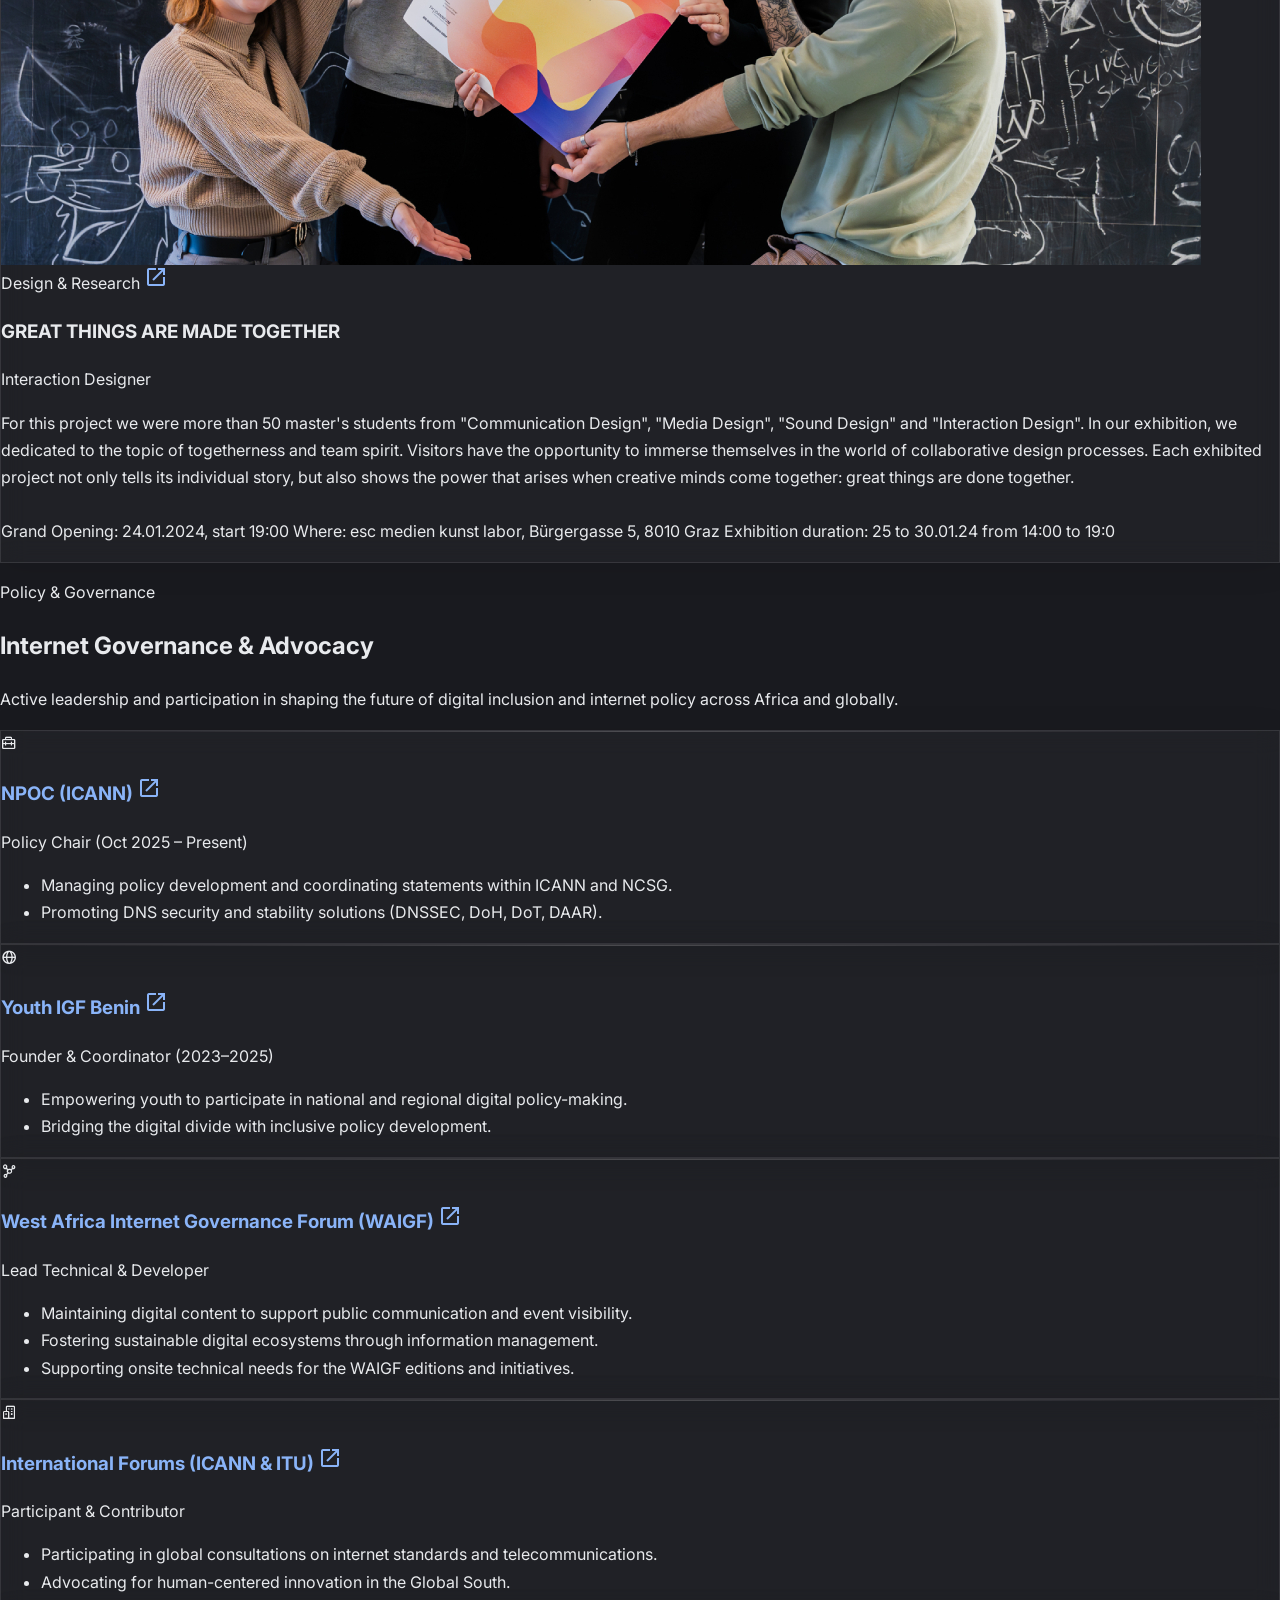
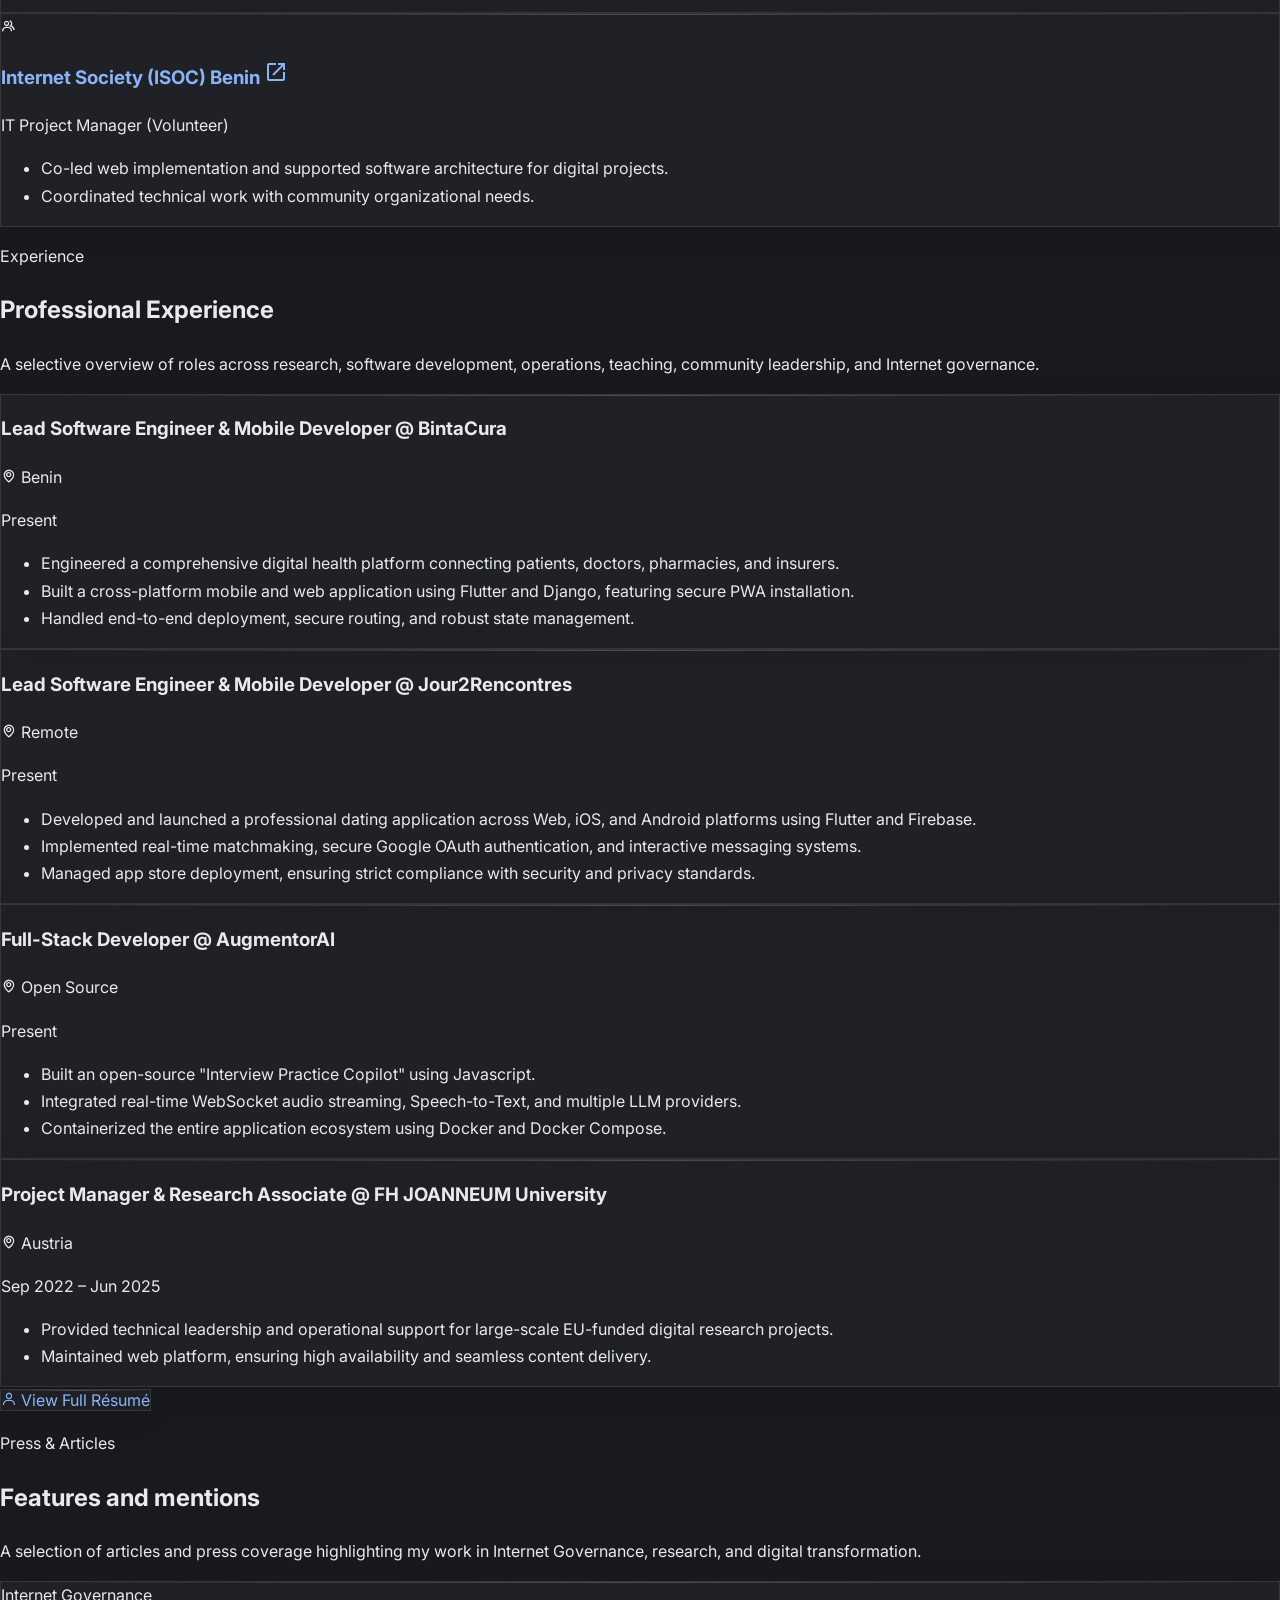
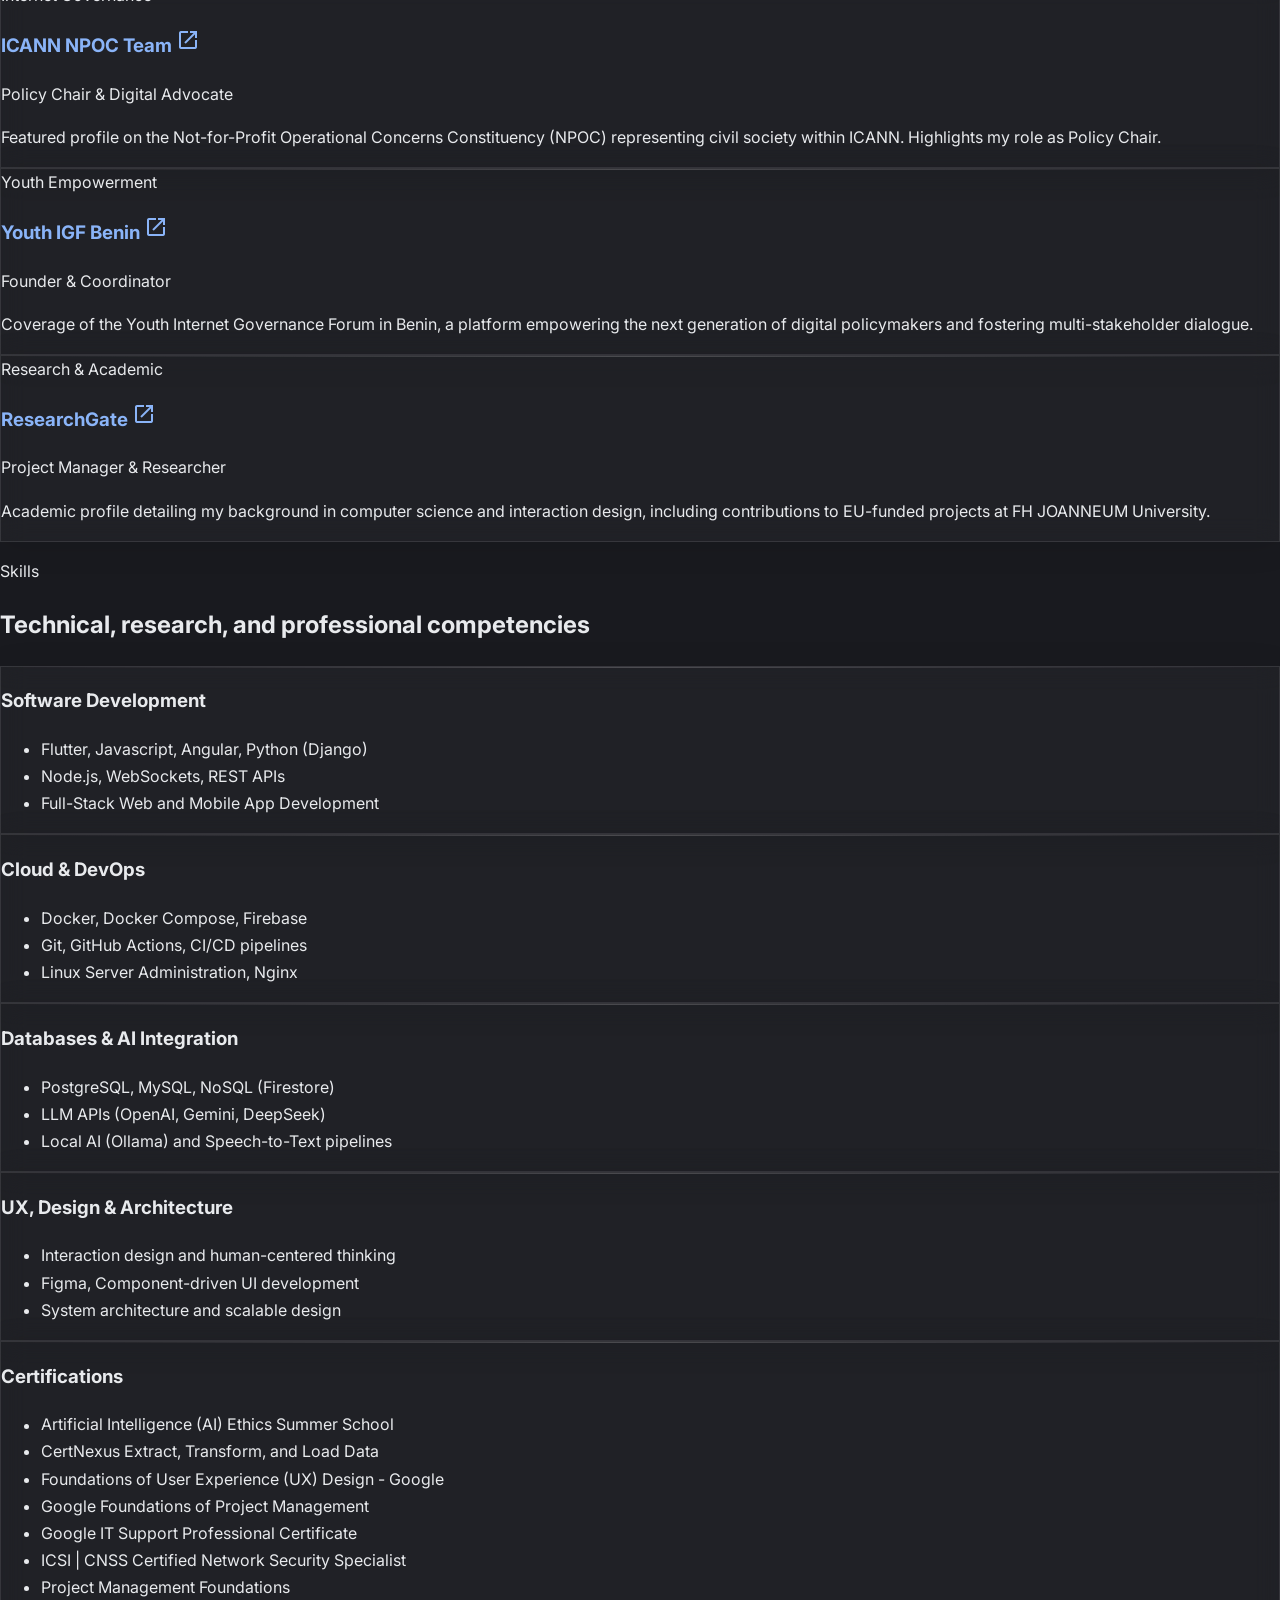
==== commit 0fab3a4d: "init rebasing" ====
--- a/index.html
+++ b/index.html
@@ -1,491 +1,844 @@
 <!DOCTYPE html>
-<html lang="en">
+<html lang="en" class="dark scroll-smooth">
 <head>
   <meta charset="UTF-8" />
-  <title>Yao Amevi A. Sossou | Project Manager |Digital Policy Expert |Software Engineer & Mobile Developer</title>
+  <title>Yao Amevi A. Sossou | Project Manager | Digital Policy Expert | Software Engineer & Mobile Developer</title>
   <meta name="viewport" content="width=device-width, initial-scale=1.0" />
   <meta name="description" content="Portfolio of Yao Amevi A. Sossou - Full-Stack Software Engineer and Mobile Developer with experience in Flutter, Javascript, Django, Docker, and AI systems." />
   <meta name="author" content="Yao Amevi A. Sossou" />
   <meta name="keywords" content="Yao Sossou, Software Engineer, Mobile Developer, Flutter, Javascript, Django, Docker, UX Design, Web Development, AI Systems" />
 
   <meta property="og:title" content="Yao Amevi A. Sossou | Software Engineer & Mobile Developer" />
-  <meta
-    property="og:description"
-    content="Full-Stack Software Engineering, Mobile App Development, UX/UI, and AI Integrations."
-  />
+  <meta property="og:description" content="Full-Stack Software Engineering, Mobile App Development, UX/UI, and AI Integrations." />
   <meta property="og:type" content="website" />
-  <meta property="og:url" content="https://soyames.github.io/soyames/" />
-  <meta property="og:image" content="https://soyames.github.io/soyames/assets/img/me.jpg" />
+  <meta property="og:url" content="https://soyames.com/" />
+  <meta property="og:image" content="https://soyames.com/assets/img/logo-profile.png" />
 
   <meta name="twitter:card" content="summary_large_image" />
   <meta name="twitter:title" content="Yao Amevi A. Sossou | Software Engineer & Mobile Developer" />
-  <meta
-    name="twitter:description"
-    content="Software Engineer · Mobile App Developer · Digital Product Builder"
-  />
-
-  <link rel="canonical" href="https://soyames.github.io/soyames/" />
-  <link rel="icon" type="image/jpeg" href="assets/img/logo-profile.jpg" />
-
-  <link rel="preconnect" href="https://fonts.googleapis.com" />
-  <link rel="preconnect" href="https://fonts.gstatic.com" crossorigin />
-  <link
-    href="https://fonts.googleapis.com/css2?family=Google+Sans+Text:wght@400;500;700;800&display=swap"
-    rel="stylesheet"
-  />
-
-  <link
-    href="https://cdn.jsdelivr.net/npm/bootstrap@5.3.3/dist/css/bootstrap.min.css"
-    rel="stylesheet"
-  />
-  <link
-    href="https://cdn.jsdelivr.net/npm/boxicons@2.1.4/css/boxicons.min.css"
-    rel="stylesheet"
-  />
-
+  <meta name="twitter:description" content="Software Engineer · Mobile App Developer · Digital Product Builder" />
+
+  <link rel="canonical" href="https://soyames.com/" />
+  <link rel="icon" type="image/png" href="assets/img/logo-profile.png" />
+
+  <!-- Material Symbols -->
+  <link href="https://fonts.googleapis.com/css2?family=Material+Symbols+Outlined:wght,FILL@100..700,0..1&display=swap" rel="stylesheet"/>
+  <!-- Boxicons -->
+  <link href="https://cdn.jsdelivr.net/npm/boxicons@2.1.4/css/boxicons.min.css" rel="stylesheet" />
+  
+  <!-- Google Fonts for Stitch Design -->
+  <link href="https://fonts.googleapis.com" rel="preconnect"/>
+  <link crossorigin="" href="https://fonts.gstatic.com" rel="preconnect"/>
+  <link href="https://fonts.googleapis.com/css2?family=Inter:wght@400;600&family=JetBrains+Mono:wght@400&family=Lexend:wght@500;600;700&display=swap" rel="stylesheet"/>
+
+  <!-- Scripts -->
   <script src="https://cdn.jsdelivr.net/npm/typed.js@2.1.0/dist/typed.umd.js"></script>
   <script src="https://cdn.jsdelivr.net/npm/particles.js@2.0.0/particles.min.js"></script>
 
+  <!-- Tailwind CSS -->
+  <script src="https://cdn.tailwindcss.com?plugins=forms,container-queries"></script>
+  <script id="tailwind-config">
+    tailwind.config = {
+        darkMode: "class",
+        theme: {
+            extend: {
+                colors: {
+                    "on-tertiary-container": "#000703",
+                    "on-secondary-fixed": "#0d1c2d",
+                    "on-primary-fixed": "#07006c",
+                    "tertiary-fixed-dim": "#4edea3",
+                    "surface-bright": "#31394d",
+                    "surface-container-lowest": "#060e20",
+                    "on-background": "#dae2fd",
+                    "primary": "#c0c1ff",
+                    "background": "#0b1326",
+                    "surface-variant": "#2d3449",
+                    "on-surface-variant": "#c7c4d7",
+                    "tertiary-fixed": "#6ffbbe",
+                    "on-secondary-fixed-variant": "#39485a",
+                    "inverse-primary": "#494bd6",
+                    "secondary": "#b9c8de",
+                    "primary-fixed": "#e1e0ff",
+                    "error": "#ffb4ab",
+                    "surface-tint": "#c0c1ff",
+                    "on-error": "#690005",
+                    "inverse-on-surface": "#283044",
+                    "on-primary-container": "#0d0096",
+                    "on-surface": "#dae2fd",
+                    "surface-dim": "#0b1326",
+                    "surface": "#0b1326",
+                    "secondary-container": "#39485a",
+                    "inverse-surface": "#dae2fd",
+                    "on-tertiary-fixed": "#002113",
+                    "tertiary": "#4edea3",
+                    "on-primary-fixed-variant": "#2f2ebe",
+                    "on-tertiary-fixed-variant": "#005236",
+                    "outline-variant": "#464554",
+                    "surface-container-low": "#131b2e",
+                    "on-error-container": "#ffdad6",
+                    "on-secondary": "#233143",
+                    "surface-container-high": "#222a3d",
+                    "primary-container": "#8083ff",
+                    "surface-container": "#171f33",
+                    "outline": "#908fa0",
+                    "secondary-fixed": "#d4e4fa",
+                    "surface-container-highest": "#2d3449",
+                    "on-secondary-container": "#a7b6cc",
+                    "secondary-fixed-dim": "#b9c8de",
+                    "tertiary-container": "#00885d",
+                    "on-tertiary": "#003824",
+                    "primary-fixed-dim": "#c0c1ff",
+                    "error-container": "#93000a",
+                    "on-primary": "#1000a9"
+                },
+                borderRadius: {
+                    DEFAULT: "0.25rem",
+                    lg: "0.5rem",
+                    xl: "0.75rem",
+                    full: "9999px"
+                },
+                spacing: {
+                    "stack-md": "16px",
+                    "stack-sm": "8px",
+                    "gutter": "24px",
+                    "section-gap": "120px",
+                    "container-max": "1280px",
+                    "margin-mobile": "20px",
+                    "stack-lg": "32px"
+                },
+                fontFamily: {
+                    "headline-md": ["Lexend"],
+                    "code": ["JetBrains Mono"],
+                    "display-lg": ["Lexend"],
+                    "body-md": ["Inter"],
+                    "body-lg": ["Inter"],
+                    "label-md": ["Inter"],
+                    "headline-sm": ["Lexend"],
+                    "display-lg-mobile": ["Lexend"]
+                },
+                fontSize: {
+                    "headline-md": ["32px", { lineHeight: "1.3", fontWeight: "600" }],
+                    "code": ["14px", { lineHeight: "1.5", fontWeight: "400" }],
+                    "display-lg": ["64px", { lineHeight: "1.1", letterSpacing: "-0.02em", fontWeight: "700" }],
+                    "body-md": ["16px", { lineHeight: "1.6", fontWeight: "400" }],
+                    "body-lg": ["18px", { lineHeight: "1.6", fontWeight: "400" }],
+                    "label-md": ["14px", { lineHeight: "1.2", letterSpacing: "0.05em", fontWeight: "600" }],
+                    "headline-sm": ["24px", { lineHeight: "1.4", fontWeight: "500" }],
+                    "display-lg-mobile": ["40px", { lineHeight: "1.2", letterSpacing: "-0.02em", fontWeight: "700" }]
+                }
+            }
+        }
+    }
+  </script>
+  <style>
+    body {
+        background-color: theme('colors.background') !important;
+        color: theme('colors.on-background') !important;
+    }
+    
+    .glass-card {
+        background: rgba(255, 255, 255, 0.03);
+        backdrop-filter: blur(12px);
+        -webkit-backdrop-filter: blur(12px);
+        border: 1px solid rgba(255, 255, 255, 0.1);
+        box-shadow: 0 4px 30px rgba(0, 0, 0, 0.1);
+    }
+
+    .glass-card::before {
+        content: '';
+        position: absolute;
+        top: 0;
+        left: 0;
+        right: 0;
+        height: 1px;
+        background: linear-gradient(90deg, rgba(255,255,255,0) 0%, rgba(255,255,255,0.2) 50%, rgba(255,255,255,0) 100%);
+        z-index: 1;
+    }
+
+    .ambient-bg {
+        position: fixed;
+        top: 0;
+        left: 0;
+        width: 100vw;
+        height: 100vh;
+        z-index: -1;
+        background: radial-gradient(circle at 15% 50%, rgba(99, 102, 241, 0.08) 0%, transparent 50%),
+                    radial-gradient(circle at 85% 30%, rgba(78, 222, 163, 0.05) 0%, transparent 50%);
+        pointer-events: none;
+    }
+    
+    /* Used for particles.js */
+    #particles-js {
+        position: fixed;
+        top: 0;
+        left: 0;
+        width: 100%;
+        height: 100%;
+        z-index: -2;
+    }
+  </style>
   <link rel="stylesheet" href="assets/css/style.css" />
 </head>
-<body data-theme="dark">
+<body class="antialiased min-h-screen flex flex-col relative overflow-x-hidden">
+
+  <!-- Backgrounds -->
   <div id="particles-js" aria-hidden="true"></div>
-
-  <nav class="navbar-custom">
-    <div class="container nav-inner">
-      <a class="logo" href="#home">
-        <img src="assets/img/logo-profile.jpg" alt="Logo" class="site-logo">
-        SOYAMES
+  <div class="ambient-bg"></div>
+
+  <!-- TopNavBar -->
+  <nav class="bg-surface/80 backdrop-blur-md text-primary font-label-md text-label-md fixed top-0 w-full border-b border-outline-variant/10 shadow-sm z-50 transition-all duration-300 ease-in-out">
+    <div class="flex justify-between items-center max-w-container-max mx-auto px-gutter h-20">
+      <a href="#home" class="flex items-center gap-3">
+        <img src="assets/img/logo-profile.png" alt="Logo" class="w-10 h-10 rounded-full border border-outline-variant/20">
+        <span class="font-headline-sm text-headline-sm font-bold text-on-surface tracking-tight uppercase">SOYAMES</span>
       </a>
 
-      <button class="nav-toggle" aria-label="Toggle navigation" aria-expanded="false">
-        <span></span>
-        <span></span>
-        <span></span>
+      <div class="hidden md:flex items-center gap-8">
+        <a class="text-on-surface-variant hover:text-on-surface transition-colors" href="#about">About</a>
+        <a class="text-on-surface-variant hover:text-on-surface transition-colors" href="#featured">Work</a>
+        <a class="text-on-surface-variant hover:text-on-surface transition-colors" href="#advocacy">Policy</a>
+        <a class="text-on-surface-variant hover:text-on-surface transition-colors" href="#experience">Experience</a>
+        <a class="text-on-surface-variant hover:text-on-surface transition-colors" href="#skills">Skills</a>
+        <div id="google_translate_element" class="ml-4"></div>
+      </div>
+
+      <a href="#contact" class="bg-white text-primary-container px-6 py-2 rounded-full font-label-md text-label-md hover:bg-surface-variant/20 transition-all duration-300 ease-in-out hidden md:block">
+        Contact
+      </a>
+
+      <!-- Mobile Menu Toggle -->
+      <button class="md:hidden text-on-surface nav-toggle" id="mobile-menu-btn" aria-label="Toggle navigation">
+        <span class="material-symbols-outlined">menu</span>
       </button>
-
-      <ul class="nav-links">
-        <li><a href="#about">About</a></li>
-        <li><a href="#featured">Featured Work</a></li>
-        <li><a href="#experience">Experience</a></li>
-        <li><a href="#skills">Skills</a></li>
-        <li><a href="#contact">Contact</a></li>
-        <li class="translate-wrap"><div id="google_translate_element"></div></li>
-      </ul>
     </div>
   </nav>
 
-  <button class="theme-toggle" id="theme-toggle" aria-label="Toggle theme">
-    <i id="theme-icon" class="bx bx-moon"></i>
-  </button>
-
-  <header class="hero" id="home">
-    <div class="container hero-inner">
-      <p class="eyebrow">Software Engineer · UX/UI Designer · Digital Policy Advocate</p>
-
-      <h1>Yao Amevi A. Sossou</h1>
-
-      <p class="hero-subtitle">
-        I am a <span class="typing"></span>
-      </p>
-
-      <p class="hero-lead">
-        Multidisciplinary digital professional bridging Software Engineering, Human-Centered Design, and Internet Governance. I build scalable, production-ready web and mobile applications with a strong focus on responsive UX and AI integrations.
-      </p>
-
-      <div class="hero-actions">
-        <a href="#featured" class="btn-main">View Selected Work</a>
-        <a href="resume.html" class="btn-secondary">View Résumé</a>
-      </div>
-
-      <div class="socials">
-        <a href="https://www.linkedin.com/in/ameviy" target="_blank" rel="noopener" aria-label="LinkedIn">
-          <i class="bx bxl-linkedin"></i>
-        </a>
-        <a href="https://github.com/soyames" target="_blank" rel="noopener" aria-label="GitHub">
-          <i class="bx bxl-github"></i>
-        </a>
-        <a href="https://orcid.org/0009-0002-6203-855X" target="_blank" rel="noopener" aria-label="ORCID">
-          <i class="bx bx-link-external"></i>
-        </a>
-        <a href="mailto:soyames@gmail.com" aria-label="Email">
-          <i class="bx bx-envelope"></i>
-        </a>
-      </div>
-    </div>
-  </header>
-
-
-  <section class="section" id="about">
-    <div class="container narrow">
-      <div class="section-heading">
-        <span class="section-kicker">About</span>
-        <h2>Bridging Technology, Design, and Policy</h2>
-      </div>
-
-      <div class="about-grid">
-        <div>
-          <p>
-            I am a Full-Stack Software Engineer and Mobile Developer with a proven track record of designing, building, and deploying complex, production-ready applications. My work spans mobile apps serving live users, advanced AI web platforms, and scalable backends.
+  <!-- Mobile Menu Overlay (hidden by default) -->
+  <div id="mobile-menu" class="hidden fixed inset-0 z-40 bg-surface/95 backdrop-blur-md pt-24 px-8 flex flex-col gap-6 font-headline-sm text-center">
+    <a href="#about" class="mobile-nav-link text-on-surface">About</a>
+    <a href="#featured" class="mobile-nav-link text-on-surface">Work</a>
+    <a href="#advocacy" class="mobile-nav-link text-on-surface">Policy</a>
+    <a href="#experience" class="mobile-nav-link text-on-surface">Experience</a>
+    <a href="#skills" class="mobile-nav-link text-on-surface">Skills</a>
+    <a href="#contact" class="mobile-nav-link text-on-surface">Contact</a>
+  </div>
+
+  <main class="flex-grow pt-32 pb-section-gap">
+    
+    <!-- Hero Section -->
+    <section id="home" class="max-w-container-max mx-auto px-gutter md:px-margin-mobile grid grid-cols-1 lg:grid-cols-2 gap-12 items-center min-h-[716px] mb-section-gap relative">
+      <div class="z-10">
+        <p class="font-label-md text-primary mb-4 uppercase tracking-widest">Software Engineer · UX/UI Designer · Digital Policy Advocate</p>
+        <h1 class="font-display-lg-mobile text-display-lg-mobile md:font-display-lg md:text-display-lg text-on-surface mb-stack-md leading-tight">
+          Yao Amevi A. Sossou
+        </h1>
+        <p class="font-body-lg text-body-lg text-on-surface-variant max-w-[720px] mb-8">
+          I am a <span class="typing text-primary font-bold"></span>
+        </p>
+        <p class="font-body-md text-body-md text-on-surface-variant max-w-[720px] mb-stack-lg">
+          Multidisciplinary digital professional bridging Software Engineering, Human-Centered Design, and Internet Governance. I build scalable, production-ready web and mobile applications with a strong focus on responsive UX and AI integrations.
+        </p>
+
+        <div class="flex gap-4 mb-8">
+          <a href="#featured" class="inline-block bg-white text-on-primary-container px-8 py-3 rounded-full font-label-md text-label-md hover:opacity-90 transition-opacity shadow-[0_20px_40px_rgba(99,102,241,0.15)] text-center">
+            View Selected Work
+          </a>
+          <a href="/resume" class="inline-block glass-card text-white px-8 py-3 rounded-full font-label-md text-label-md hover:bg-white/10 transition-colors text-center border border-outline-variant/30">
+            View Résumé
+          </a>
+        </div>
+
+        <div class="flex gap-6 text-2xl text-on-surface-variant">
+          <a href="https://www.linkedin.com/in/ameviy" target="_blank" rel="noopener" class="hover:text-primary transition-colors"><i class="bx bxl-linkedin"></i></a>
+          <a href="https://github.com/soyames" target="_blank" rel="noopener" class="hover:text-primary transition-colors"><i class="bx bxl-github"></i></a>
+          <a href="https://orcid.org/0009-0002-6203-855X" target="_blank" rel="noopener" class="hover:text-primary transition-colors"><i class="bx bx-link-external"></i></a>
+          <a href="mailto:soyames@gmail.com" class="hover:text-primary transition-colors"><i class="bx bx-envelope"></i></a>
+        </div>
+      </div>
+
+      <!-- Creative Animation Side -->
+      <div class="relative hidden lg:flex justify-center items-center h-full w-full perspective-[1000px]">
+        <style>
+          .hero-creative-card {
+            transform-style: preserve-3d;
+            animation: float 6s ease-in-out infinite;
+          }
+          .hero-creative-layer {
+            transform: translateZ(50px);
+          }
+          .hero-creative-bg {
+            animation: pulse-glow 4s ease-in-out infinite alternate;
+          }
+          @keyframes float {
+            0% { transform: translateY(0px) rotateX(10deg) rotateY(-10deg); }
+            50% { transform: translateY(-20px) rotateX(15deg) rotateY(-5deg); }
+            100% { transform: translateY(0px) rotateX(10deg) rotateY(-10deg); }
+          }
+          @keyframes pulse-glow {
+            0% { opacity: 0.4; transform: scale(0.95); }
+            100% { opacity: 0.8; transform: scale(1.05); }
+          }
+        </style>
+        
+        <!-- Glowing background blob -->
+        <div class="absolute w-64 h-64 bg-primary/20 rounded-full blur-[80px] hero-creative-bg"></div>
+        <div class="absolute w-48 h-48 bg-tertiary/20 rounded-full blur-[60px] translate-x-12 translate-y-12 hero-creative-bg" style="animation-delay: 2s;"></div>
+
+        <!-- 3D Glass Card -->
+        <div class="glass-card hero-creative-card w-80 h-96 rounded-2xl border border-white/20 shadow-2xl relative flex flex-col items-center justify-center p-8 text-center bg-gradient-to-br from-white/5 to-transparent backdrop-blur-xl">
+          
+          <!-- Code icon floating -->
+          <div class="hero-creative-layer bg-primary/20 p-4 rounded-full mb-6 border border-primary/30 shadow-[0_0_20px_rgba(192,193,255,0.2)]">
+            <i class='bx bx-code-alt text-4xl text-primary'></i>
+          </div>
+          
+          <div class="hero-creative-layer">
+            <h3 class="font-headline-sm text-xl text-on-surface mb-2 tracking-wide">Building the Future</h3>
+            <p class="font-code text-xs text-on-surface-variant/70 mb-6 font-mono">import { innovation } from 'soyames';</p>
+            
+            <div class="flex gap-2 justify-center">
+              <span class="bg-surface/50 border border-outline-variant/30 text-xs px-2 py-1 rounded text-primary font-mono">Flutter</span>
+              <span class="bg-surface/50 border border-outline-variant/30 text-xs px-2 py-1 rounded text-tertiary font-mono">Python</span>
+              <span class="bg-surface/50 border border-outline-variant/30 text-xs px-2 py-1 rounded text-secondary font-mono">Javascript</span>
+            </div>
+          </div>
+        </div>
+      </div>
+    </section>
+
+    <!-- About Section -->
+    <section id="about" class="max-w-container-max mx-auto px-gutter md:px-margin-mobile mb-section-gap">
+      <div class="grid grid-cols-1 md:grid-cols-12 gap-gutter items-center">
+        <div class="md:col-span-5 relative">
+          <div class="glass-card rounded-xl overflow-hidden aspect-square relative p-2">
+            <img class="w-full h-full object-cover rounded-lg filter grayscale hover:grayscale-0 transition-all duration-500 opacity-80 mix-blend-luminosity hover:mix-blend-normal" src="assets/img/logo-profile.png" alt="Yao Amevi A. Sossou"/>
+          </div>
+        </div>
+        <div class="md:col-span-7 flex flex-col gap-stack-md">
+          <p class="font-label-md text-primary uppercase tracking-widest">About</p>
+          <h2 class="font-headline-md text-headline-md text-on-surface">Bridging Technology, Design, and Policy</h2>
+          <div class="w-12 h-1 bg-primary mb-4 rounded-full"></div>
+          <p class="font-body-md text-body-md text-on-surface-variant max-w-[720px]">
+            I am a Software Engineer and Mobile Developer with a proven track record of designing, building, and deploying complex, production-ready applications. My work spans mobile apps serving live users, advanced AI web platforms, and scalable backends.
           </p>
-          <p>
-            With a unique multidisciplinary background combining computer science, interaction design, and linguistics, I specialize in creating intuitive, user-centered digital products using Flutter, Javascript, and Django. Beyond coding, I am deeply involved in African Internet governance, advocating for digital inclusion and youth empowerment.
+          <p class="font-body-md text-body-md text-on-surface-variant max-w-[720px] mb-6">
+            With a unique multidisciplinary background combining computer science, interaction design, and linguistics, I specialize in creating intuitive, user-centered digital products using Flutter, Javascript, and Django. Beyond coding, I am deeply involved in ICANN and the Internet governance ecosystem, advocating for digital inclusion and youth empowerment.
           </p>
-        </div>
-
-        <div class="about-card">
-          <h3>Core Competencies</h3>
-          <ul class="clean-list">
-            <li><strong>Software Engineering:</strong> Scalable mobile and web applications</li>
-            <li><strong>UX/UI Design:</strong> Human-centered design & prototyping</li>
-            <li><strong>Digital Policy:</strong> Internet Governance & Youth Advocacy</li>
-            <li><strong>AI Integrations:</strong> LLMs into production-ready platforms</li>
-            <li><strong>Cloud architectures:</strong> Containerized deployments</li>
-          </ul>
-        </div>
-      </div>
-    </div>
-  </section>
-
-  <section class="section alt" id="featured">
-    <div class="container">
-      <div class="section-heading">
-        <span class="section-kicker">Selected Work</span>
-        <h2>Featured projects and contributions</h2>
-        <p>
-          A curated selection of work across digital health, Internet governance, civic technology,
-          and research-driven digital systems.
+          
+          <div class="glass-card p-6 rounded-xl">
+            <h3 class="font-headline-sm text-headline-sm text-on-surface mb-4">Core Competencies</h3>
+            <ul class="space-y-2 font-body-md text-on-surface-variant">
+              <li class="flex items-center gap-2"><i class="bx bx-check text-primary"></i> <strong>Software Engineering:</strong> Scalable mobile and web applications</li>
+              <li class="flex items-center gap-2"><i class="bx bx-check text-primary"></i> <strong>UX/UI Design:</strong> Human-centered design & prototyping</li>
+              <li class="flex items-center gap-2"><i class="bx bx-check text-primary"></i> <strong>Digital Policy:</strong> Internet Governance & Youth Advocacy</li>
+              <li class="flex items-center gap-2"><i class="bx bx-check text-primary"></i> <strong>AI Integrations:</strong> LLMs into production-ready platforms</li>
+              <li class="flex items-center gap-2"><i class="bx bx-check text-primary"></i> <strong>Cloud architectures:</strong> Containerized deployments</li>
+            </ul>
+          </div>
+        </div>
+      </div>
+    </section>
+
+    <!-- Selected Work Section -->
+    <section id="featured" class="max-w-container-max mx-auto px-gutter md:px-margin-mobile mb-section-gap">
+      <div class="mb-stack-lg">
+        <p class="font-label-md text-primary uppercase tracking-widest">Selected Work</p>
+        <h2 class="font-headline-md text-headline-md text-on-surface mb-2">Featured projects and contributions</h2>
+        <p class="font-body-md text-body-md text-on-surface-variant max-w-2xl">
+          A curated selection of work across design & research, digital health, Internet governance, civic technology, and research-driven digital systems.
         </p>
       </div>
-
-      <div class="featured-grid">
-        <article class="feature-card">
-          <div class="feature-top">
-            <span class="feature-badge">Civic Tech & Open Data</span>
-            <h3><a href="https://fragvroni.up.railway.app/" target="_blank" rel="noopener" style="color: inherit; text-decoration: none;">FragVroni <i class='bx bx-link-external' style='font-size: 0.8em; color: var(--muted);'></i></a></h3>
-            <p class="feature-role">Architect & Developer</p>
-          </div>
-          <p>
-            A privacy-first progressive web app helping citizens in Austria navigate and find social benefits they are entitled to, driven by official open data.
-          </p>
-          <ul class="feature-points">
-            <li>Privacy-first in-browser eligibility checks</li>
-            <li>Automated ETL pipeline integrating live government data</li>
-            <li>Human-in-the-loop review architecture for accuracy</li>
-          </ul>
-        </article>
-
-        <article class="feature-card">
-          <div class="feature-top">
-            <span class="feature-badge">Digital Health & UX</span>
-            <h3><a href="https://bintacura.org/" target="_blank" rel="noopener" style="color: inherit; text-decoration: none;">BintaCura <i class='bx bx-link-external' style='font-size: 0.8em; color: var(--muted);'></i></a></h3>
-            <p class="feature-role">Lead Developer & Product Architect</p>
-          </div>
-          <p>
-            Development of a digital health platform connecting telemedicine, healthcare workflows,
-            payments, pharmacy services, and data-aware infrastructure.
-          </p>
-          <ul class="feature-points">
-            <li>Responsive UI and frontend state handling</li>
-            <li>User-centered design tailored to health services</li>
-            <li>Platform architecture and secure cloud storage</li>
-          </ul>
-        </article>
-
-        <article class="feature-card">
-          <div class="feature-top">
-            <span class="feature-badge">UX/UI Design</span>
-            <h3>GreenCommute</h3>
-            <p class="feature-role">UX/UI Designer & Frontend Developer</p>
-          </div>
-          <p>
-            An application prototype focused on routing, components, and responsive UI for a mobility use case.
-          </p>
-          <ul class="feature-points">
-            <li>Angular and Ionic framework implementation</li>
-            <li>Component-based architecture and routing</li>
-            <li>User-centered interactive product prototyping</li>
-          </ul>
-        </article>
-
-        <article class="feature-card">
-          <div class="feature-top">
-            <span class="feature-badge">Mobile App</span>
-            <h3><a href="https://www.jour2rencontres.com/" target="_blank" rel="noopener" style="color: inherit; text-decoration: none;">jour2rencontre <i class='bx bx-link-external' style='font-size: 0.8em; color: var(--muted);'></i></a></h3>
-            <p class="feature-role">Flutter Developer</p>
-          </div>
-          <p>
-            A comprehensive Flutter mobile application designed to facilitate meaningful meetings and social connectivity with a Firebase backend.
-          </p>
-          <ul class="feature-points">
-            <li>Cross-platform mobile architecture</li>
-            <li>Real-time data synchronization</li>
-            <li>Interactive UI/UX design</li>
-          </ul>
-        </article>
-
-        <article class="feature-card">
-          <div class="feature-top">
-            <span class="feature-badge">AI / Typescript</span>
-            <h3><a href="https://github.com/soyames/AugmentorAI" target="_blank" rel="noopener" style="color: inherit; text-decoration: none;">AugmentorAI <i class='bx bx-link-external' style='font-size: 0.8em; color: var(--muted);'></i></a></h3>
-            <p class="feature-role">Full-Stack AI Developer</p>
-          </div>
-          <p>
-            An AI-powered interview practice and preparation copilot. Built with Javascript, Electron, and a Python backend supporting local and cloud LLMs.
-          </p>
-          <ul class="feature-points">
-            <li>Live speech-to-text transcription</li>
-            <li>Real-time AI answer suggestions</li>
-            <li>Multi-LLM fallback architecture</li>
-          </ul>
-        </article>
-
-        <article class="feature-card">
-          <div class="feature-top">
-            <span class="feature-badge">Web Platform</span>
-            <h3>WADFConnect</h3>
-            <p class="feature-role">Developer</p>
-          </div>
-          <p>
-            The central digital hub for the West African Design Forum, connecting creatives and celebrating the creative industry across the region.
-          </p>
-          <ul class="feature-points">
-            <li>Modern TypeScript web application</li>
-            <li>Community and networking features</li>
-            <li>Event integration and showcase</li>
-          </ul>
-        </article>
-
+      
+      <div class="grid grid-cols-1 md:grid-cols-2 lg:grid-cols-3 gap-gutter">
         
-      </div>
-    </div>
-  </section>
-  <section class="section" id="advocacy">
-    <div class="container">
-      <div class="section-heading">
-        <span class="section-kicker">Policy & Governance</span>
-        <h2>Internet Governance & Advocacy</h2>
-        <p>
+        <!-- FragVroni -->
+        <div class="glass-card rounded-xl p-6 flex flex-col gap-stack-md group hover:-translate-y-1 transition-transform duration-300 relative overflow-hidden">
+          <div class="absolute top-0 right-0 w-32 h-32 bg-primary/10 rounded-full blur-2xl -mr-10 -mt-10 group-hover:bg-primary/20 transition-colors"></div>
+          <div class="w-full h-48 rounded-lg overflow-hidden mb-2 relative">
+            <img class="w-full h-full object-cover opacity-80 group-hover:opacity-100 transition-opacity duration-500" src="assets/img/projects/fragvroni_current.png" alt="FragVroni"/>
+          </div>
+          <div class="flex flex-col gap-2 relative z-10 flex-grow">
+            <div class="flex justify-between items-center">
+              <span class="text-xs font-label-md uppercase tracking-wider text-primary">Civic Tech & Open Data</span>
+              <a href="https://fragvroni.up.railway.app/" target="_blank" class="hover:text-primary"><span class="material-symbols-outlined text-on-surface-variant hover:text-primary transition-colors">open_in_new</span></a>
+            </div>
+            <h3 class="font-headline-sm text-headline-sm text-on-surface">FragVroni</h3>
+            <p class="text-sm font-semibold text-on-surface-variant mb-2">Architect & Developer</p>
+            <p class="font-body-md text-sm text-on-surface-variant line-clamp-3 mb-4 flex-grow">A privacy-first progressive web app helping citizens in Austria navigate and find social benefits they are entitled to, driven by official open data.</p>
+            <ul class="font-body-md text-sm text-on-surface-variant list-disc pl-4 mb-4">
+              <li>Privacy-first in-browser eligibility checks</li>
+              <li>Automated ETL pipeline integrating live government data</li>
+              <li>Human-in-the-loop review architecture for accuracy</li>
+            </ul>
+          </div>
+        </div>
+
+        <!-- BintaCura -->
+        <div class="glass-card rounded-xl p-6 flex flex-col gap-stack-md group hover:-translate-y-1 transition-transform duration-300 relative overflow-hidden">
+          <div class="absolute top-0 right-0 w-32 h-32 bg-tertiary/10 rounded-full blur-2xl -mr-10 -mt-10 group-hover:bg-tertiary/20 transition-colors"></div>
+          <div class="w-full h-48 rounded-lg overflow-hidden mb-2 relative">
+            <img class="w-full h-full object-cover opacity-80 group-hover:opacity-100 transition-opacity duration-500" src="assets/img/projects/bintacura_mockup.png" alt="BintaCura"/>
+          </div>
+          <div class="flex flex-col gap-2 relative z-10 flex-grow">
+            <div class="flex justify-between items-center">
+              <span class="text-xs font-label-md uppercase tracking-wider text-primary">Digital Health & UX</span>
+              <a href="https://bintacura.org/" target="_blank" class="hover:text-primary"><span class="material-symbols-outlined text-on-surface-variant hover:text-primary transition-colors">open_in_new</span></a>
+            </div>
+            <h3 class="font-headline-sm text-headline-sm text-on-surface">BintaCura</h3>
+            <p class="text-sm font-semibold text-on-surface-variant mb-2">Fullstack Developer & Product Architect</p>
+            <p class="font-body-md text-sm text-on-surface-variant line-clamp-3 mb-4 flex-grow">Development of a digital health platform connecting telemedicine, healthcare workflows, payments, pharmacy services, and data-aware infrastructure.</p>
+            <ul class="font-body-md text-sm text-on-surface-variant list-disc pl-4 mb-4">
+              <li>Responsive UI and frontend state handling</li>
+              <li>User-centered design tailored to health services</li>
+              <li>Platform architecture and secure cloud storage</li>
+            </ul>
+          </div>
+        </div>
+
+        <!-- GreenCommute -->
+        <div class="glass-card rounded-xl p-6 flex flex-col gap-stack-md group hover:-translate-y-1 transition-transform duration-300 relative overflow-hidden">
+          <div class="absolute top-0 right-0 w-32 h-32 bg-secondary/10 rounded-full blur-2xl -mr-10 -mt-10 group-hover:bg-secondary/20 transition-colors"></div>
+          <div class="w-full h-48 rounded-lg overflow-hidden mb-2 relative">
+            <img class="w-full h-full object-cover opacity-80 group-hover:opacity-100 transition-opacity duration-500" src="assets/img/projects/greencommute_mockup.png" alt="GreenCommute"/>
+          </div>
+          <div class="flex flex-col gap-2 relative z-10 flex-grow">
+            <div class="flex justify-between items-center">
+              <span class="text-xs font-label-md uppercase tracking-wider text-primary">UX/UI Design</span>
+            </div>
+            <h3 class="font-headline-sm text-headline-sm text-on-surface">GreenCommute</h3>
+            <p class="text-sm font-semibold text-on-surface-variant mb-2">UX/UI Designer & Frontend Developer</p>
+            <p class="font-body-md text-sm text-on-surface-variant line-clamp-3 mb-4 flex-grow">An application prototype focused on routing, components, and responsive UI for a mobility use case.</p>
+            <ul class="font-body-md text-sm text-on-surface-variant list-disc pl-4 mb-4">
+              <li>Angular and Ionic framework implementation</li>
+              <li>Component-based architecture and routing</li>
+              <li>User-centered interactive product prototyping</li>
+            </ul>
+          </div>
+        </div>
+
+        <!-- Jour2Rencontre -->
+        <div class="glass-card rounded-xl p-6 flex flex-col gap-stack-md group hover:-translate-y-1 transition-transform duration-300 relative overflow-hidden">
+          <div class="absolute top-0 right-0 w-32 h-32 bg-secondary/10 rounded-full blur-2xl -mr-10 -mt-10 group-hover:bg-secondary/20 transition-colors"></div>
+          <div class="w-full h-48 rounded-lg overflow-hidden mb-2 relative">
+            <img class="w-full h-full object-cover opacity-80 group-hover:opacity-100 transition-opacity duration-500" src="assets/img/projects/jour2rencontre_current.png" alt="jour2rencontre"/>
+          </div>
+          <div class="flex flex-col gap-2 relative z-10 flex-grow">
+            <div class="flex justify-between items-center">
+              <span class="text-xs font-label-md uppercase tracking-wider text-primary">Mobile App</span>
+              <a href="https://www.jour2rencontres.com/" target="_blank" class="hover:text-primary"><span class="material-symbols-outlined text-on-surface-variant hover:text-primary transition-colors">open_in_new</span></a>
+            </div>
+            <h3 class="font-headline-sm text-headline-sm text-on-surface">jour2rencontre</h3>
+            <p class="text-sm font-semibold text-on-surface-variant mb-2">Flutter Developer</p>
+            <p class="font-body-md text-sm text-on-surface-variant line-clamp-3 mb-4 flex-grow">A comprehensive Flutter mobile application designed to facilitate meaningful meetings and social connectivity with a Firebase backend.</p>
+            <ul class="font-body-md text-sm text-on-surface-variant list-disc pl-4 mb-4">
+              <li>Cross-platform mobile architecture</li>
+              <li>Real-time data synchronization</li>
+              <li>Interactive UI/UX design</li>
+            </ul>
+          </div>
+        </div>
+
+        <!-- AugmentorAI -->
+        <div class="glass-card rounded-xl p-6 flex flex-col gap-stack-md group hover:-translate-y-1 transition-transform duration-300 relative overflow-hidden">
+          <div class="absolute top-0 right-0 w-32 h-32 bg-primary/10 rounded-full blur-2xl -mr-10 -mt-10 group-hover:bg-primary/20 transition-colors"></div>
+          <div class="w-full h-48 rounded-lg overflow-hidden mb-2 relative">
+            <img class="w-full h-full object-cover opacity-80 group-hover:opacity-100 transition-opacity duration-500" src="assets/img/projects/augmentor_mockup.png" alt="AugmentorAI"/>
+          </div>
+          <div class="flex flex-col gap-2 relative z-10 flex-grow">
+            <div class="flex justify-between items-center">
+              <span class="text-xs font-label-md uppercase tracking-wider text-primary">AI / Typescript</span>
+              <a href="https://github.com/soyames/AugmentorAI" target="_blank" class="hover:text-primary"><span class="material-symbols-outlined text-on-surface-variant hover:text-primary transition-colors">open_in_new</span></a>
+            </div>
+            <h3 class="font-headline-sm text-headline-sm text-on-surface">AugmentorAI</h3>
+            <p class="text-sm font-semibold text-on-surface-variant mb-2">Full-Stack AI Developer</p>
+            <p class="font-body-md text-sm text-on-surface-variant line-clamp-3 mb-4 flex-grow">An AI-powered interview practice and preparation copilot. Built with Javascript, Electron, and a Python backend supporting local and cloud LLMs.</p>
+            <ul class="font-body-md text-sm text-on-surface-variant list-disc pl-4 mb-4">
+              <li>Live speech-to-text transcription</li>
+              <li>Real-time AI answer suggestions</li>
+              <li>Multi-LLM fallback architecture</li>
+            </ul>
+          </div>
+        </div>
+
+        <!-- WADFConnect -->
+        <div class="glass-card rounded-xl p-6 flex flex-col gap-stack-md group hover:-translate-y-1 transition-transform duration-300 relative overflow-hidden">
+          <div class="absolute top-0 right-0 w-32 h-32 bg-tertiary/10 rounded-full blur-2xl -mr-10 -mt-10 group-hover:bg-tertiary/20 transition-colors"></div>
+          <div class="w-full h-48 rounded-lg overflow-hidden mb-2 relative">
+            <img class="w-full h-full object-cover opacity-80 group-hover:opacity-100 transition-opacity duration-500" src="assets/img/projects/wadfc.png" alt="WADFConnect"/>
+          </div>
+          <div class="flex flex-col gap-2 relative z-10 flex-grow">
+            <div class="flex justify-between items-center">
+              <span class="text-xs font-label-md uppercase tracking-wider text-primary">Web Platform</span>
+              <a href="https://wadfc-onnect.vercel.app/" target="_blank" class="hover:text-primary"><span class="material-symbols-outlined text-on-surface-variant hover:text-primary transition-colors">open_in_new</span></a>
+            </div>
+            <h3 class="font-headline-sm text-headline-sm text-on-surface">WADFConnect</h3>
+            <p class="text-sm font-semibold text-on-surface-variant mb-2">Project manager & Developer</p>
+            <p class="font-body-md text-sm text-on-surface-variant line-clamp-3 mb-4 flex-grow">The central digital hub for the West African Design Forum, connecting creatives and celebrating the creative industry across the region.</p>
+            <ul class="font-body-md text-sm text-on-surface-variant list-disc pl-4 mb-4">
+              <li>Modern TypeScript web application</li>
+              <li>Community and networking features</li>
+              <li>Event integration and showcase</li>
+            </ul>
+          </div>
+        </div>
+
+        <!-- Internet Governance Resource Hub -->
+        <div class="glass-card rounded-xl p-6 flex flex-col gap-stack-md group hover:-translate-y-1 transition-transform duration-300 relative overflow-hidden">
+          <div class="absolute top-0 right-0 w-32 h-32 bg-secondary/10 rounded-full blur-2xl -mr-10 -mt-10 group-hover:bg-secondary/20 transition-colors"></div>
+          <div class="w-full h-48 rounded-lg overflow-hidden mb-2 relative">
+            <img class="w-full h-full object-cover opacity-80 group-hover:opacity-100 transition-opacity duration-500" src="assets/img/projects/ig_hub_mockup.png" alt="Internet Governance Resource Hub"/>
+          </div>
+          <div class="flex flex-col gap-2 relative z-10 flex-grow">
+            <div class="flex justify-between items-center">
+              <span class="text-xs font-label-md uppercase tracking-wider text-primary">Internet Governance</span>
+              <a href="#" target="_blank" class="hover:text-primary"><span class="material-symbols-outlined text-on-surface-variant hover:text-primary transition-colors">open_in_new</span></a>
+            </div>
+            <h3 class="font-headline-sm text-headline-sm text-on-surface">Internet Governance Resource Hub</h3>
+            <p class="text-sm font-semibold text-on-surface-variant mb-2">Researcher & Repository Maintainer</p>
+            <p class="font-body-md text-sm text-on-surface-variant line-clamp-4 mb-4 flex-grow">Welcome to the Internet Governance Resource Hub, a collaborative, open-access directory for anyone interested in the Internet Governance (IG) ecosystem. Whether you're a policymaker, researcher, youth advocate, civil society leader, or curious newcomer, this hub is here to help you discover key opportunities, resources, and communities across the globe.</p>
+            <ul class="font-body-md text-sm text-on-surface-variant list-disc pl-4 mb-4">
+              <li>Curating and feeding the resource database</li>
+              <li>Facilitating knowledge exchange and collaboration</li>
+              <li>Maintaining up-to-date information on IG initiatives and events</li>
+            </ul>
+          </div>
+        </div>
+
+        <!-- Musikmaschine -->
+        <div class="glass-card rounded-xl p-6 flex flex-col gap-stack-md group hover:-translate-y-1 transition-transform duration-300 relative overflow-hidden">
+          <div class="absolute top-0 right-0 w-32 h-32 bg-primary/10 rounded-full blur-2xl -mr-10 -mt-10 group-hover:bg-primary/20 transition-colors"></div>
+          <div class="w-full h-48 rounded-lg overflow-hidden mb-2 relative">
+            <img class="w-full h-full object-cover opacity-80 group-hover:opacity-100 transition-opacity duration-500" src="assets/img/projects/Musikmaschine_Auftritt_2-2048x1365.jpg" alt="Musikmaschine"/>
+          </div>
+          <div class="flex flex-col gap-2 relative z-10 flex-grow">
+            <div class="flex justify-between items-center">
+              <span class="text-xs font-label-md uppercase tracking-wider text-primary">Design & Research</span>
+              <a href="https://musikmaschine.fh-joanneum.design/" target="_blank" class="hover:text-primary"><span class="material-symbols-outlined text-on-surface-variant hover:text-primary transition-colors">open_in_new</span></a>
+            </div>
+            <h3 class="font-headline-sm text-headline-sm text-on-surface">Musikmaschine</h3>
+            <p class="text-sm font-semibold text-on-surface-variant mb-2">Interaction Designer</p>
+            <p class="font-body-md text-sm text-on-surface-variant line-clamp-3 mb-4 flex-grow">The music machine was developed by master's students of "Sound Design" (in cooperation with the University of Music and Performing Arts Graz) and "Interaction Design". Concept and prototype by students of the FH JOANNEUM master's programs "Sound Design" and "Interaction Design"</p>
+            <ul class="font-body-md text-sm text-on-surface-variant list-disc pl-4 mb-4">
+              <li>Design and prototyping of interactive systems</li>
+              <li>Implementation of user-centered design principles</li>
+              <li>Collaboration with interdisciplinary teams</li>
+            </ul>
+          </div>
+        </div>
+
+        <!-- GREAT THINGS ARE MADE TOGETHER -->
+        <div class="glass-card rounded-xl p-6 flex flex-col gap-stack-md group hover:-translate-y-1 transition-transform duration-300 relative overflow-hidden">
+          <div class="absolute top-0 right-0 w-32 h-32 bg-tertiary/10 rounded-full blur-2xl -mr-10 -mt-10 group-hover:bg-tertiary/20 transition-colors"></div>
+          <div class="w-full h-48 rounded-lg overflow-hidden mb-2 relative">
+            <img class="w-full h-full object-cover opacity-80 group-hover:opacity-100 transition-opacity duration-500" src="assets/img/projects/grosse-dinge-werden-gemeinsam-gemacht.jpg" alt="GREAT THINGS ARE MADE TOGETHER"/>
+          </div>
+          <div class="flex flex-col gap-2 relative z-10 flex-grow">
+            <div class="flex justify-between items-center">
+              <span class="text-xs font-label-md uppercase tracking-wider text-primary">Design & Research</span>
+              <a href="https://www.fh-joanneum.at/presse/grosse-dinge-werden-gemeinsam-gemacht/" target="_blank" class="hover:text-primary"><span class="material-symbols-outlined text-on-surface-variant hover:text-primary transition-colors">open_in_new</span></a>
+            </div>
+            <h3 class="font-headline-sm text-headline-sm text-on-surface">GREAT THINGS ARE MADE TOGETHER</h3>
+            <p class="text-sm font-semibold text-on-surface-variant mb-2">Interaction Designer</p>
+            <p class="font-body-md text-sm text-on-surface-variant line-clamp-4 mb-4 flex-grow">For this project we were more than 50 master's students from "Communication Design", "Media Design", "Sound Design" and "Interaction Design". In our exhibition, we dedicated to the topic of togetherness and team spirit. Visitors have the opportunity to immerse themselves in the world of collaborative design processes. Each exhibited project not only tells its individual story, but also shows the power that arises when creative minds come together: great things are done together. <br><br> Grand Opening: 24.01.2024, start 19:00 Where: esc medien kunst labor, Bürgergasse 5, 8010 Graz Exhibition duration: 25 to 30.01.24 from 14:00 to 19:0</p>
+          </div>
+        </div>
+
+      </div>
+    </section>
+
+    <!-- Advocacy / Policy Section -->
+    <section id="advocacy" class="max-w-container-max mx-auto px-gutter md:px-margin-mobile mb-section-gap">
+      <div class="mb-stack-lg">
+        <p class="font-label-md text-primary uppercase tracking-widest">Policy & Governance</p>
+        <h2 class="font-headline-md text-headline-md text-on-surface mb-2">Internet Governance & Advocacy</h2>
+        <p class="font-body-md text-body-md text-on-surface-variant max-w-2xl">
           Active leadership and participation in shaping the future of digital inclusion and internet policy across Africa and globally.
         </p>
       </div>
 
-      <div class="policy-grid" style="display: grid; grid-template-columns: repeat(2, minmax(0, 1fr)); gap: 24px;">
-        <article class="policy-card reveal" style="display: flex; gap: 18px; align-items: flex-start; background: var(--surface); border: 1px solid var(--border); border-radius: var(--radius); padding: 28px; box-shadow: var(--shadow); transition: transform 0.28s ease, box-shadow 0.28s ease, border-color 0.28s ease;">
-          <div class="policy-icon" style="width: 56px; height: 56px; min-width: 56px; border-radius: 16px; display: grid; place-items: center; background: linear-gradient(135deg, var(--accent), var(--accent-2)); color: white; font-size: 1.6rem; box-shadow: var(--shadow-strong);"><i class="bx bx-briefcase-alt-2"></i></div>
+      <div class="grid grid-cols-1 md:grid-cols-2 gap-gutter">
+        <div class="glass-card rounded-xl p-8 flex gap-6 items-start hover:border-primary/50 transition-colors">
+          <div class="w-14 h-14 min-w-[56px] rounded-2xl flex items-center justify-center bg-primary/20 text-primary text-2xl shadow-lg border border-primary/30">
+            <i class="bx bx-briefcase-alt-2"></i>
+          </div>
           <div>
-            <h3 style="margin: 0 0 6px; font-size: 1.15rem; font-weight: 800;"><a href="https://icann-community.atlassian.net/wiki/spaces/NPOCC/overview" target="_blank" rel="noopener" style="color: inherit; text-decoration: none;">NPOC (ICANN) <i class='bx bx-link-external' style='font-size: 0.8em; color: var(--muted);'></i></a></h3>
-            <p class="policy-role" style="margin: 0 0 12px; color: var(--muted); font-weight: 600;">Policy Chair (Oct 2025 – Present)</p>
-            <ul style="margin: 0; padding-left: 18px;">
-              <li style="margin-bottom: 8px; color: var(--muted);">Managing policy development and coordinating statements within ICANN and NCSG.</li>
-              <li style="margin-bottom: 8px; color: var(--muted);">Promoting DNS security and stability solutions (DNSSEC, DoH, DoT, DAAR).</li>
-            </ul>
-          </div>
-        </article>
-
-        <article class="policy-card reveal" style="display: flex; gap: 18px; align-items: flex-start; background: var(--surface); border: 1px solid var(--border); border-radius: var(--radius); padding: 28px; box-shadow: var(--shadow); transition: transform 0.28s ease, box-shadow 0.28s ease, border-color 0.28s ease;">
-          <div class="policy-icon" style="width: 56px; height: 56px; min-width: 56px; border-radius: 16px; display: grid; place-items: center; background: linear-gradient(135deg, var(--accent), var(--accent-2)); color: white; font-size: 1.6rem; box-shadow: var(--shadow-strong);"><i class="bx bx-globe"></i></div>
+            <h3 class="font-headline-sm text-xl text-on-surface mb-1"><a href="https://icann-community.atlassian.net/wiki/spaces/NPOCC/overview" target="_blank" class="hover:text-primary transition-colors">NPOC (ICANN) <span class="material-symbols-outlined text-sm align-middle">open_in_new</span></a></h3>
+            <p class="font-label-md text-primary mb-3">Policy Chair (Oct 2025 – Present)</p>
+            <ul class="list-disc pl-5 font-body-md text-sm text-on-surface-variant space-y-1">
+              <li>Managing policy development and coordinating statements within ICANN and NCSG.</li>
+              <li>Promoting DNS security and stability solutions (DNSSEC, DoH, DoT, DAAR).</li>
+            </ul>
+          </div>
+        </div>
+
+        <div class="glass-card rounded-xl p-8 flex gap-6 items-start hover:border-primary/50 transition-colors">
+          <div class="w-14 h-14 min-w-[56px] rounded-2xl flex items-center justify-center bg-tertiary/20 text-tertiary text-2xl shadow-lg border border-tertiary/30">
+            <i class="bx bx-globe"></i>
+          </div>
           <div>
-            <h3 style="margin: 0 0 6px; font-size: 1.15rem; font-weight: 800;">Youth IGF Benin</h3>
-            <p class="policy-role" style="margin: 0 0 12px; color: var(--muted); font-weight: 600;">Founder & Coordinator (2023–2025)</p>
-            <ul style="margin: 0; padding-left: 18px;">
-              <li style="margin-bottom: 8px; color: var(--muted);">Empowering youth to participate in national and regional digital policy-making.</li>
-              <li style="margin-bottom: 8px; color: var(--muted);">Bridging the digital divide with inclusive policy development.</li>
-            </ul>
-          </div>
-        </article>
-
-        <article class="policy-card reveal" style="display: flex; gap: 18px; align-items: flex-start; background: var(--surface); border: 1px solid var(--border); border-radius: var(--radius); padding: 28px; box-shadow: var(--shadow); transition: transform 0.28s ease, box-shadow 0.28s ease, border-color 0.28s ease;">
-          <div class="policy-icon" style="width: 56px; height: 56px; min-width: 56px; border-radius: 16px; display: grid; place-items: center; background: linear-gradient(135deg, var(--accent), var(--accent-2)); color: white; font-size: 1.6rem; box-shadow: var(--shadow-strong);"><i class="bx bx-network-chart"></i></div>
+            <h3 class="font-headline-sm text-xl text-on-surface mb-1"><a href="https://youthigf.bj" target="_blank" class="hover:text-tertiary transition-colors">Youth IGF Benin <span class="material-symbols-outlined text-sm align-middle">open_in_new</span></a></h3>
+            <p class="font-label-md text-tertiary mb-3">Founder & Coordinator (2023–2025)</p>
+            <ul class="list-disc pl-5 font-body-md text-sm text-on-surface-variant space-y-1">
+              <li>Empowering youth to participate in national and regional digital policy-making.</li>
+              <li>Bridging the digital divide with inclusive policy development.</li>
+            </ul>
+          </div>
+        </div>
+
+        <div class="glass-card rounded-xl p-8 flex gap-6 items-start hover:border-primary/50 transition-colors">
+          <div class="w-14 h-14 min-w-[56px] rounded-2xl flex items-center justify-center bg-secondary/20 text-secondary-fixed-dim text-2xl shadow-lg border border-secondary/30">
+            <i class="bx bx-network-chart"></i>
+          </div>
           <div>
-            <h3 style="margin: 0 0 6px; font-size: 1.15rem; font-weight: 800;">West Africa Internet Governance Forum (WAIGF)</h3>
-            <p class="policy-role" style="margin: 0 0 12px; color: var(--muted); font-weight: 600;">Communications & Web Support</p>
-            <ul style="margin: 0; padding-left: 18px;">
-              <li style="margin-bottom: 8px; color: var(--muted);">Maintaining digital content to support public communication and event visibility.</li>
-              <li style="margin-bottom: 8px; color: var(--muted);">Fostering sustainable digital ecosystems through information management.</li>
-            </ul>
-          </div>
-        </article>
-
-        <article class="policy-card reveal" style="display: flex; gap: 18px; align-items: flex-start; background: var(--surface); border: 1px solid var(--border); border-radius: var(--radius); padding: 28px; box-shadow: var(--shadow); transition: transform 0.28s ease, box-shadow 0.28s ease, border-color 0.28s ease;">
-          <div class="policy-icon" style="width: 56px; height: 56px; min-width: 56px; border-radius: 16px; display: grid; place-items: center; background: linear-gradient(135deg, var(--accent), var(--accent-2)); color: white; font-size: 1.6rem; box-shadow: var(--shadow-strong);"><i class="bx bx-buildings"></i></div>
+            <h3 class="font-headline-sm text-xl text-on-surface mb-1"><a href="https://waigf.ecowas.int/aboutus/" target="_blank" class="hover:text-secondary-fixed-dim transition-colors">West Africa Internet Governance Forum (WAIGF) <span class="material-symbols-outlined text-sm align-middle">open_in_new</span></a></h3>
+            <p class="font-label-md text-secondary-fixed-dim mb-3">Lead Technical & Developer</p>
+            <ul class="list-disc pl-5 font-body-md text-sm text-on-surface-variant space-y-1">
+              <li>Maintaining digital content to support public communication and event visibility.</li>
+              <li>Fostering sustainable digital ecosystems through information management.</li>
+              <li>Supporting onsite technical needs for the WAIGF editions and initiatives.</li>
+            </ul>
+          </div>
+        </div>
+
+        <div class="glass-card rounded-xl p-8 flex gap-6 items-start hover:border-primary/50 transition-colors">
+          <div class="w-14 h-14 min-w-[56px] rounded-2xl flex items-center justify-center bg-primary/20 text-primary text-2xl shadow-lg border border-primary/30">
+            <i class="bx bx-buildings"></i>
+          </div>
           <div>
-            <h3 style="margin: 0 0 6px; font-size: 1.15rem; font-weight: 800;">International Forums (ICANN & ITU)</h3>
-            <p class="policy-role" style="margin: 0 0 12px; color: var(--muted); font-weight: 600;">Participant & Contributor</p>
-            <ul style="margin: 0; padding-left: 18px;">
-              <li style="margin-bottom: 8px; color: var(--muted);">Participating in global consultations on internet standards and telecommunications.</li>
-              <li style="margin-bottom: 8px; color: var(--muted);">Advocating for human-centered innovation in the Global South.</li>
-            </ul>
-          </div>
+            <h3 class="font-headline-sm text-xl text-on-surface mb-1"><a href="https://icann.org" target="_blank" class="hover:text-primary transition-colors">International Forums (ICANN & ITU) <span class="material-symbols-outlined text-sm align-middle">open_in_new</span></a></h3>
+            <p class="font-label-md text-primary mb-3">Participant & Contributor</p>
+            <ul class="list-disc pl-5 font-body-md text-sm text-on-surface-variant space-y-1">
+              <li>Participating in global consultations on internet standards and telecommunications.</li>
+              <li>Advocating for human-centered innovation in the Global South.</li>
+            </ul>
+          </div>
+        </div>
+        
+        <div class="glass-card rounded-xl p-8 flex gap-6 items-start hover:border-primary/50 transition-colors">
+          <div class="w-14 h-14 min-w-[56px] rounded-2xl flex items-center justify-center bg-tertiary/20 text-tertiary text-2xl shadow-lg border border-tertiary/30">
+            <i class="bx bx-group"></i>
+          </div>
+          <div>
+            <h3 class="font-headline-sm text-xl text-on-surface mb-1"><a href="https://isoc.bj" target="_blank" class="hover:text-tertiary transition-colors">Internet Society (ISOC) Benin <span class="material-symbols-outlined text-sm align-middle">open_in_new</span></a></h3>
+            <p class="font-label-md text-tertiary mb-3">IT Project Manager (Volunteer)</p>
+            <ul class="list-disc pl-5 font-body-md text-sm text-on-surface-variant space-y-1">
+              <li>Co-led web implementation and supported software architecture for digital projects.</li>
+              <li>Coordinated technical work with community organizational needs.</li>
+            </ul>
+          </div>
+        </div>
+      </div>
+    </section>
+
+    <!-- Experience Section -->
+    <section id="experience" class="max-w-container-max mx-auto px-gutter md:px-margin-mobile mb-section-gap">
+      <div class="mb-stack-lg">
+        <p class="font-label-md text-primary uppercase tracking-widest">Experience</p>
+        <h2 class="font-headline-md text-headline-md text-on-surface mb-2">Professional Experience</h2>
+        <p class="font-body-md text-body-md text-on-surface-variant max-w-2xl">
+          A selective overview of roles across research, software development, operations, teaching, community leadership, and Internet governance.
+        </p>
+      </div>
+
+      <div class="relative pl-8 md:pl-12">
+        <!-- Vertical Line -->
+        <div class="absolute left-[15px] top-8 bottom-0 w-[2px] bg-outline-variant/30 hidden md:block"></div>
+        <div class="absolute left-[7px] top-8 bottom-0 w-[2px] bg-outline-variant/30 md:hidden"></div>
+        
+        <div class="flex flex-col gap-8">
+          
+          <!-- BintaCura -->
+          <div class="relative glass-card p-6 md:p-8 rounded-xl hover:border-primary/50 transition-colors">
+            <!-- Timeline Node -->
+            <div class="absolute -left-[30px] md:-left-[46px] top-8 w-4 h-4 rounded-full bg-background border-[2px] border-primary flex items-center justify-center">
+              <div class="w-1.5 h-1.5 rounded-full bg-primary"></div>
+            </div>
+            
+            <div class="flex flex-col md:flex-row md:justify-between md:items-start mb-4">
+              <div>
+                <h3 class="font-headline-sm text-xl text-on-surface">Lead Software Engineer & Mobile Developer <span class="text-primary font-bold">@ BintaCura</span></h3>
+                <p class="text-on-surface-variant text-sm mt-1 flex items-center gap-1"><i class='bx bx-map text-base'></i> Benin</p>
+              </div>
+              <div class="mt-2 md:mt-0 text-on-surface-variant text-sm font-label-md bg-white/5 px-3 py-1 rounded-full border border-white/10 self-start">
+                Present
+              </div>
+            </div>
+            
+            <ul class="list-none font-body-md text-on-surface-variant space-y-3">
+              <li class="relative pl-5 before:content-[''] before:absolute before:left-0 before:top-2.5 before:w-1.5 before:h-1.5 before:bg-primary before:rounded-full">Engineered a comprehensive digital health platform connecting patients, doctors, pharmacies, and insurers.</li>
+              <li class="relative pl-5 before:content-[''] before:absolute before:left-0 before:top-2.5 before:w-1.5 before:h-1.5 before:bg-primary before:rounded-full">Built a cross-platform mobile and web application using Flutter and Django, featuring secure PWA installation.</li>
+              <li class="relative pl-5 before:content-[''] before:absolute before:left-0 before:top-2.5 before:w-1.5 before:h-1.5 before:bg-primary before:rounded-full">Handled end-to-end deployment, secure routing, and robust state management.</li>
+            </ul>
+          </div>
+          
+          <!-- Jour2Rencontres -->
+          <div class="relative glass-card p-6 md:p-8 rounded-xl hover:border-primary/50 transition-colors">
+            <!-- Timeline Node -->
+            <div class="absolute -left-[30px] md:-left-[46px] top-8 w-4 h-4 rounded-full bg-background border-[2px] border-primary flex items-center justify-center">
+              <div class="w-1.5 h-1.5 rounded-full bg-primary/70"></div>
+            </div>
+            
+            <div class="flex flex-col md:flex-row md:justify-between md:items-start mb-4">
+              <div>
+                <h3 class="font-headline-sm text-xl text-on-surface">Lead Software Engineer & Mobile Developer <span class="text-primary font-bold">@ Jour2Rencontres</span></h3>
+                <p class="text-on-surface-variant text-sm mt-1 flex items-center gap-1"><i class='bx bx-map text-base'></i> Remote</p>
+              </div>
+              <div class="mt-2 md:mt-0 text-on-surface-variant text-sm font-label-md bg-white/5 px-3 py-1 rounded-full border border-white/10 self-start">
+                Present
+              </div>
+            </div>
+            
+            <ul class="list-none font-body-md text-on-surface-variant space-y-3">
+              <li class="relative pl-5 before:content-[''] before:absolute before:left-0 before:top-2.5 before:w-1.5 before:h-1.5 before:bg-primary before:rounded-full">Developed and launched a professional dating application across Web, iOS, and Android platforms using Flutter and Firebase.</li>
+              <li class="relative pl-5 before:content-[''] before:absolute before:left-0 before:top-2.5 before:w-1.5 before:h-1.5 before:bg-primary before:rounded-full">Implemented real-time matchmaking, secure Google OAuth authentication, and interactive messaging systems.</li>
+              <li class="relative pl-5 before:content-[''] before:absolute before:left-0 before:top-2.5 before:w-1.5 before:h-1.5 before:bg-primary before:rounded-full">Managed app store deployment, ensuring strict compliance with security and privacy standards.</li>
+            </ul>
+          </div>
+          
+          <!-- AugmentorAI -->
+          <div class="relative glass-card p-6 md:p-8 rounded-xl hover:border-primary/50 transition-colors">
+            <!-- Timeline Node -->
+            <div class="absolute -left-[30px] md:-left-[46px] top-8 w-4 h-4 rounded-full bg-background border-[2px] border-primary flex items-center justify-center">
+              <div class="w-1.5 h-1.5 rounded-full bg-primary/40"></div>
+            </div>
+            
+            <div class="flex flex-col md:flex-row md:justify-between md:items-start mb-4">
+              <div>
+                <h3 class="font-headline-sm text-xl text-on-surface">Full-Stack Developer <span class="text-primary font-bold">@ AugmentorAI</span></h3>
+                <p class="text-on-surface-variant text-sm mt-1 flex items-center gap-1"><i class='bx bx-map text-base'></i> Open Source</p>
+              </div>
+              <div class="mt-2 md:mt-0 text-on-surface-variant text-sm font-label-md bg-white/5 px-3 py-1 rounded-full border border-white/10 self-start">
+                Present
+              </div>
+            </div>
+            
+            <ul class="list-none font-body-md text-on-surface-variant space-y-3">
+              <li class="relative pl-5 before:content-[''] before:absolute before:left-0 before:top-2.5 before:w-1.5 before:h-1.5 before:bg-primary before:rounded-full">Built an open-source "Interview Practice Copilot" using Javascript.</li>
+              <li class="relative pl-5 before:content-[''] before:absolute before:left-0 before:top-2.5 before:w-1.5 before:h-1.5 before:bg-primary before:rounded-full">Integrated real-time WebSocket audio streaming, Speech-to-Text, and multiple LLM providers.</li>
+              <li class="relative pl-5 before:content-[''] before:absolute before:left-0 before:top-2.5 before:w-1.5 before:h-1.5 before:bg-primary before:rounded-full">Containerized the entire application ecosystem using Docker and Docker Compose.</li>
+            </ul>
+          </div>
+          
+          <!-- FH JOANNEUM -->
+          <div class="relative glass-card p-6 md:p-8 rounded-xl hover:border-outline-variant/50 transition-colors">
+            <!-- Timeline Node -->
+            <div class="absolute -left-[30px] md:-left-[46px] top-8 w-4 h-4 rounded-full bg-background border-[2px] border-outline-variant flex items-center justify-center">
+              <div class="w-1.5 h-1.5 rounded-full bg-outline-variant"></div>
+            </div>
+            
+            <div class="flex flex-col md:flex-row md:justify-between md:items-start mb-4">
+              <div>
+                <h3 class="font-headline-sm text-xl text-on-surface">Project Manager & Research Associate <span class="text-on-surface-variant font-bold">@ FH JOANNEUM University</span></h3>
+                <p class="text-on-surface-variant text-sm mt-1 flex items-center gap-1"><i class='bx bx-map text-base'></i> Austria</p>
+              </div>
+              <div class="mt-2 md:mt-0 text-on-surface-variant text-sm font-label-md bg-white/5 px-3 py-1 rounded-full border border-white/10 self-start">
+                Sep 2022 – Jun 2025
+              </div>
+            </div>
+            
+            <ul class="list-none font-body-md text-on-surface-variant space-y-3">
+              <li class="relative pl-5 before:content-[''] before:absolute before:left-0 before:top-2.5 before:w-1.5 before:h-1.5 before:bg-outline-variant before:rounded-full">Provided technical leadership and operational support for large-scale EU-funded digital research projects.</li>
+              <li class="relative pl-5 before:content-[''] before:absolute before:left-0 before:top-2.5 before:w-1.5 before:h-1.5 before:bg-outline-variant before:rounded-full">Maintained web platform, ensuring high availability and seamless content delivery.</li>
+            </ul>
+          </div>
+          
+        </div>
+      </div>
+      
+      <div class="mt-12 text-center">
+        <a href="/resume" class="inline-block glass-card text-on-surface px-8 py-3 rounded-full font-label-md text-label-md hover:bg-white/10 transition-colors border border-outline-variant/30">
+          <i class='bx bx-user me-2'></i> View Full Résumé
+        </a>
+      </div>
+    </section>
+    
+    <!-- Press & Articles Section -->
+    <section id="press" class="max-w-container-max mx-auto px-gutter md:px-margin-mobile mb-section-gap">
+      <div class="mb-stack-lg">
+        <p class="font-label-md text-primary uppercase tracking-widest">Press & Articles</p>
+        <h2 class="font-headline-md text-headline-md text-on-surface mb-2">Features and mentions</h2>
+        <p class="font-body-md text-body-md text-on-surface-variant max-w-2xl">A selection of articles and press coverage highlighting my work in Internet Governance, research, and digital transformation.</p>
+      </div>
+
+      <div class="grid grid-cols-1 md:grid-cols-3 gap-gutter">
+        <article class="glass-card rounded-xl p-6 flex flex-col gap-4">
+          <div class="flex items-center gap-2">
+            <span class="px-3 py-1 bg-primary/20 text-primary rounded-full font-label-md text-xs">Internet Governance</span>
+          </div>
+          <h3 class="font-headline-sm text-xl text-on-surface"><a href="https://npoc.org/team/yao-amevi-a-sossou/" target="_blank" rel="noopener" class="hover:text-primary transition-colors">ICANN NPOC Team <span class="material-symbols-outlined text-sm align-middle">open_in_new</span></a></h3>
+          <p class="font-label-md text-primary">Policy Chair & Digital Advocate</p>
+          <p class="font-body-md text-on-surface-variant">Featured profile on the Not-for-Profit Operational Concerns Constituency (NPOC) representing civil society within ICANN. Highlights my role as Policy Chair.</p>
         </article>
         
-        <article class="policy-card reveal" style="display: flex; gap: 18px; align-items: flex-start; background: var(--surface); border: 1px solid var(--border); border-radius: var(--radius); padding: 28px; box-shadow: var(--shadow); transition: transform 0.28s ease, box-shadow 0.28s ease, border-color 0.28s ease;">
-          <div class="policy-icon" style="width: 56px; height: 56px; min-width: 56px; border-radius: 16px; display: grid; place-items: center; background: linear-gradient(135deg, var(--accent), var(--accent-2)); color: white; font-size: 1.6rem; box-shadow: var(--shadow-strong);"><i class="bx bx-group"></i></div>
-          <div>
-            <h3 style="margin: 0 0 6px; font-size: 1.15rem; font-weight: 800;">Internet Society (ISOC) Benin</h3>
-            <p class="policy-role" style="margin: 0 0 12px; color: var(--muted); font-weight: 600;">IT Project Manager (Volunteer)</p>
-            <ul style="margin: 0; padding-left: 18px;">
-              <li style="margin-bottom: 8px; color: var(--muted);">Co-led web implementation and supported software architecture for digital projects.</li>
-              <li style="margin-bottom: 8px; color: var(--muted);">Coordinated technical work with community organizational needs.</li>
-            </ul>
-          </div>
-        </article>
-      </div>
-    </div>
-  </section>
-
-  <section class="section alt" id="experience">
-  <div class="container">
-    <div class="section-heading">
-      <span class="section-kicker">Experience</span>
-      <h2>Professional experience</h2>
-      <p>
-        A selective overview of roles across research, software development, operations,
-        teaching, community leadership, and Internet governance.
-      </p>
-    </div>
-
-    <div class="experience-list">
-      <article class="experience-item reveal">
-        <h3>Lead Software Engineer & Mobile Developer</h3>
-        <p class="experience-org">BintaCura · Benin</p>
-        <span class="experience-date">Present</span>
-        <ul>
-          <li>Engineered a comprehensive digital health platform connecting patients, doctors, pharmacies, and insurers.</li>
-          <li>Built a cross-platform mobile and web application using Flutter and Django, featuring secure PWA installation.</li>
-          <li>Handled end-to-end deployment, secure routing, and robust state management.</li>
-        </ul>
-      </article>
-
-      <article class="experience-item reveal">
-        <h3>Lead Software Engineer & Mobile Developer</h3>
-        <p class="experience-org">Jour2Rencontres</p>
-        <span class="experience-date">Present</span>
-        <ul>
-          <li>Developed and launched a professional dating application across Web, iOS, and Android platforms using Flutter and Firebase.</li>
-          <li>Implemented real-time matchmaking, secure Google OAuth authentication, and interactive messaging systems.</li>
-          <li>Managed app store deployment, ensuring strict compliance with security and privacy standards.</li>
-        </ul>
-      </article>
-
-      <article class="experience-item reveal">
-        <h3>Full-Stack Developer</h3>
-        <p class="experience-org">AugmentorAI</p>
-        <span class="experience-date">Present</span>
-        <ul>
-          <li>Built an open-source "Interview Practice Copilot" using Javascript.</li>
-          <li>Integrated real-time WebSocket audio streaming, Speech-to-Text, and multiple LLM providers.</li>
-          <li>Containerized the entire application ecosystem using Docker and Docker Compose.</li>
-        </ul>
-      </article>
-
-      <article class="experience-item reveal">
-        <h3>Project Manager & Research Associate</h3>
-        <p class="experience-org">FH JOANNEUM University of Applied Sciences · Graz, Austria</p>
-        <span class="experience-date">Sep 2022 – Jun 2025</span>
-        <ul>
-          <li>Provided technical leadership and operational support for large-scale EU-funded digital research projects.</li>
-          <li>Maintained web platform, ensuring high availability and seamless content delivery.</li>
-        </ul>
-      </article>
-
-      <div class="text-center mt-5">
-        <a href="resume.html" class="btn-main">
-          <i class='bx bx-user me-2'></i> View Full Résumé
-        </a>
-      </div>
-    </div>
-  </div>
-</section>
-
-  <section class="section" id="press">
-    <div class="container">
-      <div class="section-heading">
-        <span class="section-kicker">Press & Articles</span>
-        <h2>Features and mentions</h2>
-        <p>A selection of articles and press coverage highlighting my work in Internet Governance, research, and digital transformation.</p>
-      </div>
-
-      <div class="featured-grid">
-        <article class="feature-card reveal">
-          <div class="feature-top">
-            <span class="feature-badge">Internet Governance</span>
-            <h3><a href="https://npoc.org/team/yao-amevi-a-sossou/" target="_blank" rel="noopener" style="color: inherit; text-decoration: none;">ICANN NPOC Team <i class='bx bx-link-external' style='font-size: 0.8em; color: var(--muted);'></i></a></h3>
-            <p class="feature-role">Policy Chair & Digital Advocate</p>
-          </div>
-          <p>Featured profile on the Not-for-Profit Operational Concerns Constituency (NPOC) representing civil society within ICANN. Highlights my role as Policy Chair.</p>
+        <article class="glass-card rounded-xl p-6 flex flex-col gap-4">
+          <div class="flex items-center gap-2">
+            <span class="px-3 py-1 bg-tertiary/20 text-tertiary rounded-full font-label-md text-xs">Youth Empowerment</span>
+          </div>
+          <h3 class="font-headline-sm text-xl text-on-surface"><a href="https://youthigf.bj/" target="_blank" rel="noopener" class="hover:text-tertiary transition-colors">Youth IGF Benin <span class="material-symbols-outlined text-sm align-middle">open_in_new</span></a></h3>
+          <p class="font-label-md text-tertiary">Founder & Coordinator</p>
+          <p class="font-body-md text-on-surface-variant">Coverage of the Youth Internet Governance Forum in Benin, a platform empowering the next generation of digital policymakers and fostering multi-stakeholder dialogue.</p>
         </article>
         
-        <article class="feature-card reveal">
-          <div class="feature-top">
-            <span class="feature-badge">Youth Empowerment</span>
-            <h3><a href="https://youthigf.bj/" target="_blank" rel="noopener" style="color: inherit; text-decoration: none;">Youth IGF Benin <i class='bx bx-link-external' style='font-size: 0.8em; color: var(--muted);'></i></a></h3>
-            <p class="feature-role">Founder & Coordinator</p>
-          </div>
-          <p>Coverage of the Youth Internet Governance Forum in Benin, a platform empowering the next generation of digital policymakers and fostering multi-stakeholder dialogue.</p>
+        <article class="glass-card rounded-xl p-6 flex flex-col gap-4">
+          <div class="flex items-center gap-2">
+            <span class="px-3 py-1 bg-secondary/20 text-secondary-fixed-dim rounded-full font-label-md text-xs">Research & Academic</span>
+          </div>
+          <h3 class="font-headline-sm text-xl text-on-surface"><a href="https://www.researchgate.net/profile/Yao-Amevi-Amessinou-Sossou" target="_blank" rel="noopener" class="hover:text-secondary-fixed-dim transition-colors">ResearchGate <span class="material-symbols-outlined text-sm align-middle">open_in_new</span></a></h3>
+          <p class="font-label-md text-secondary-fixed-dim">Project Manager & Researcher</p>
+          <p class="font-body-md text-on-surface-variant">Academic profile detailing my background in computer science and interaction design, including contributions to EU-funded projects at FH JOANNEUM University.</p>
         </article>
-        
-        <article class="feature-card reveal">
-          <div class="feature-top">
-            <span class="feature-badge">Research & Academic</span>
-            <h3><a href="https://www.researchgate.net/profile/Yao-Amevi-Amessinou-Sossou" target="_blank" rel="noopener" style="color: inherit; text-decoration: none;">ResearchGate <i class='bx bx-link-external' style='font-size: 0.8em; color: var(--muted);'></i></a></h3>
-            <p class="feature-role">Project Manager & Researcher</p>
-          </div>
-          <p>Academic profile detailing my background in computer science and interaction design, including contributions to EU-funded projects at FH JOANNEUM University.</p>
-        </article>
-      </div>
-    </div>
-  </section>
-
-  <section class="section alt" id="skills">
-    <div class="container">
-      <div class="section-heading">
-        <span class="section-kicker">Skills</span>
-        <h2>Technical, research, and professional competencies</h2>
-      </div>
-
-      <div class="skills-grid">
-        <article class="skill-card reveal">
-          <h3>Software Development</h3>
-          <ul class="clean-list">
+      </div>
+    </section>
+
+    <!-- Skills Section -->
+    <section id="skills" class="max-w-container-max mx-auto px-gutter md:px-margin-mobile mb-section-gap">
+      <div class="mb-stack-lg">
+        <p class="font-label-md text-primary uppercase tracking-widest">Skills</p>
+        <h2 class="font-headline-md text-headline-md text-on-surface mb-2">Technical, research, and professional competencies</h2>
+      </div>
+
+      <div class="grid grid-cols-1 md:grid-cols-2 lg:grid-cols-4 gap-gutter mb-8">
+        <div class="glass-card p-6 rounded-xl border-t-2 border-t-primary">
+          <h3 class="font-headline-sm text-lg text-on-surface mb-4">Software Development</h3>
+          <ul class="space-y-2 font-body-md text-sm text-on-surface-variant">
             <li>Flutter, Javascript, Angular, Python (Django)</li>
             <li>Node.js, WebSockets, REST APIs</li>
             <li>Full-Stack Web and Mobile App Development</li>
           </ul>
-        </article>
-
-        <article class="skill-card reveal">
-          <h3>Cloud & DevOps</h3>
-          <ul class="clean-list">
+        </div>
+        
+        <div class="glass-card p-6 rounded-xl border-t-2 border-t-tertiary">
+          <h3 class="font-headline-sm text-lg text-on-surface mb-4">Cloud & DevOps</h3>
+          <ul class="space-y-2 font-body-md text-sm text-on-surface-variant">
             <li>Docker, Docker Compose, Firebase</li>
             <li>Git, GitHub Actions, CI/CD pipelines</li>
             <li>Linux Server Administration, Nginx</li>
           </ul>
-        </article>
-
-        <article class="skill-card reveal">
-          <h3>Databases & AI Integration</h3>
-          <ul class="clean-list">
+        </div>
+
+        <div class="glass-card p-6 rounded-xl border-t-2 border-t-primary-fixed-dim">
+          <h3 class="font-headline-sm text-lg text-on-surface mb-4">Databases & AI Integration</h3>
+          <ul class="space-y-2 font-body-md text-sm text-on-surface-variant">
             <li>PostgreSQL, MySQL, NoSQL (Firestore)</li>
             <li>LLM APIs (OpenAI, Gemini, DeepSeek)</li>
             <li>Local AI (Ollama) and Speech-to-Text pipelines</li>
           </ul>
-        </article>
-
-        <article class="skill-card reveal">
-          <h3>UX, Design & Architecture</h3>
-          <ul class="clean-list">
+        </div>
+
+        <div class="glass-card p-6 rounded-xl border-t-2 border-t-secondary-fixed-dim">
+          <h3 class="font-headline-sm text-lg text-on-surface mb-4">UX, Design & Architecture</h3>
+          <ul class="space-y-2 font-body-md text-sm text-on-surface-variant">
             <li>Interaction design and human-centered thinking</li>
             <li>Figma, Component-driven UI development</li>
             <li>System architecture and scalable design</li>
           </ul>
-        </article>
-      </div>
-
-      <div class="two-column-grid smaller-gap cert-lang-wrap">
-        <div class="content-card reveal">
-          <h3>Certifications</h3>
-          <ul class="clean-list">
+        </div>
+      </div>
+      
+      <div class="grid grid-cols-1 md:grid-cols-2 gap-gutter">
+        <div class="glass-card p-6 rounded-xl">
+          <h3 class="font-headline-sm text-lg text-on-surface mb-4">Certifications</h3>
+          <ul class="space-y-2 font-body-md text-sm text-on-surface-variant list-disc pl-4">
             <li>Artificial Intelligence (AI) Ethics Summer School</li>
             <li>CertNexus Extract, Transform, and Load Data</li>
             <li>Foundations of User Experience (UX) Design - Google</li>
@@ -499,9 +852,9 @@
           </ul>
         </div>
 
-        <div class="content-card reveal">
-          <h3>Languages</h3>
-          <ul class="clean-list">
+        <div class="glass-card p-6 rounded-xl">
+          <h3 class="font-headline-sm text-lg text-on-surface mb-4">Languages</h3>
+          <ul class="space-y-2 font-body-md text-sm text-on-surface-variant list-disc pl-4">
             <li>French — Native</li>
             <li>English — Fluent</li>
             <li>German — Intermediate</li>
@@ -509,21 +862,19 @@
           </ul>
         </div>
       </div>
-    </div>
-  </section>
-
-  <section class="section" id="highlights">
-    <div class="container">
-      <div class="section-heading">
-        <span class="section-kicker">Highlights</span>
-        <h2>Conference & field highlights</h2>
-        <p>
+    </section>
+    
+    <!-- Highlights Section -->
+    <section id="highlights" class="max-w-container-max mx-auto px-gutter md:px-margin-mobile mb-section-gap">
+      <div class="mb-stack-lg">
+        <p class="font-label-md text-primary uppercase tracking-widest">Highlights</p>
+        <h2 class="font-headline-md text-headline-md text-on-surface mb-2">Conference & field highlights</h2>
+        <p class="font-body-md text-body-md text-on-surface-variant max-w-2xl">
           A visual selection of events, conferences, community activities, and professional moments.
-      
         </p>
       </div>
 
-      <div class="photo-carousel reveal">
+      <div class="photo-carousel">
         <button class="photo-nav prev" id="photo-prev" aria-label="Previous highlight">
           <i class="bx bx-chevron-left"></i>
         </button>
@@ -537,83 +888,83 @@
         </button>
       </div>
 
-      <div class="photo-meta reveal">
-        <h3 id="photo-title">Conference highlight</h3>
-        <p id="photo-caption">
+      <div class="photo-meta mt-8 text-center text-on-surface">
+        <h3 id="photo-title" class="font-headline-sm text-xl mb-2">Conference highlight</h3>
+        <p id="photo-caption" class="font-body-md text-on-surface-variant max-w-2xl mx-auto">
           Add your event photos to showcase participation, speaking engagements, community work,
           and international conferences.
         </p>
       </div>
 
-      <div class="photo-dots" id="photo-dots" aria-label="Photo carousel navigation">
+      <div class="photo-dots mt-6" id="photo-dots" aria-label="Photo carousel navigation">
         <!-- Dots generated by JavaScript -->
       </div>
-    </div>
-  </section>
-
-  <section class="section alt" id="contact">
-    <div class="container narrow">
-      <div class="section-heading">
-        <span class="section-kicker">Contact</span>
-        <h2>Let’s connect</h2>
-        <p>
+    </section>
+
+    <!-- Contact Section -->
+    <section id="contact" class="max-w-container-max mx-auto px-gutter md:px-margin-mobile">
+      <div class="glass-card p-10 md:p-16 rounded-2xl text-center bg-gradient-to-b from-surface/10 to-primary/5">
+        <h2 class="font-display-lg-mobile text-3xl md:text-5xl text-on-surface mb-4">Let's connect</h2>
+        <p class="font-body-md text-on-surface-variant max-w-2xl mx-auto mb-10">
           Open to opportunities in Austria and across Europe — Full-Stack Software Engineering, Mobile App Development, UI/UX Design, and AI integrations.
         </p>
-      </div>
-
-      <div class="contact-grid">
-        <article class="contact-card reveal">
-          <i class="bx bxl-linkedin"></i>
-          <h3>LinkedIn</h3>
-          <a href="https://www.linkedin.com/in/ameviy" target="_blank" rel="noopener">@ameviy</a>
-        </article>
-
-        <article class="contact-card reveal">
-          <i class="bx bx-link-external"></i>
-          <h3>Facebook</h3>
-          <a href="https://www.facebook.com/ameviy" target="_blank" rel="noopener">@ameviy</a>
-        </article>
-
-        <article class="contact-card reveal">
-          <i class="bx bxl-github"></i>
-          <h3>GitHub</h3>
-          <a href="https://github.com/soyames" target="_blank" rel="noopener">@soyames</a>
-        </article>
-
-        <article class="contact-card reveal">
-          <i class="bx bx-link-external"></i>
-          <h3>ORCID</h3>
-          <a href="https://orcid.org/0009-0002-6203-855X" target="_blank" rel="noopener">0009-0002-6203-855X</a>
-        </article>
+        
+        <div class="flex flex-wrap justify-center gap-4">
+          <a href="https://www.linkedin.com/in/ameviy" target="_blank" rel="noopener" class="flex items-center gap-2 bg-surface-variant/30 hover:bg-primary/20 px-6 py-3 rounded-full text-on-surface transition-colors border border-outline-variant/20">
+            <i class="bx bxl-linkedin text-xl"></i> LinkedIn
+          </a>
+          <a href="https://www.facebook.com/ameviy" target="_blank" rel="noopener" class="flex items-center gap-2 bg-surface-variant/30 hover:bg-primary/20 px-6 py-3 rounded-full text-on-surface transition-colors border border-outline-variant/20">
+            <i class="bx bx-link-external text-xl"></i> Facebook
+          </a>
+          <a href="https://github.com/soyames" target="_blank" rel="noopener" class="flex items-center gap-2 bg-surface-variant/30 hover:bg-primary/20 px-6 py-3 rounded-full text-on-surface transition-colors border border-outline-variant/20">
+            <i class="bx bxl-github text-xl"></i> GitHub
+          </a>
+          <a href="https://orcid.org/0009-0002-6203-855X" target="_blank" rel="noopener" class="flex items-center gap-2 bg-surface-variant/30 hover:bg-primary/20 px-6 py-3 rounded-full text-on-surface transition-colors border border-outline-variant/20">
+            <i class="bx bx-link-external text-xl"></i> ORCID
+          </a>
+        </div>
+      </div>
+    </section>
+
+  </main>
+
+  <!-- Footer -->
+  <footer class="bg-surface/80 backdrop-blur-md text-primary font-body-md w-full py-12 border-t border-outline-variant/10 mt-auto relative z-10">
+    <div class="max-w-container-max mx-auto px-gutter grid grid-cols-1 md:grid-cols-4 gap-8 mb-12">
+      <div class="md:col-span-2 flex flex-col items-start gap-4">
+        <div class="font-headline-sm text-headline-sm text-on-surface uppercase tracking-tight font-bold flex items-center gap-3">
+          <img src="assets/img/logo-profile.png" alt="Logo" class="w-8 h-8 rounded-full border border-outline-variant/20">
+          SOYAMES
+        </div>
+        <p class="text-on-surface-variant text-sm max-w-sm">
+          Full-Stack Software Engineer and Mobile Developer building scalable, production-ready applications.
+        </p>
+        <a href="/resume" class="mt-2 inline-flex items-center gap-2 glass-card px-6 py-2 rounded-full text-on-surface hover:text-primary hover:border-primary/50 transition-colors text-sm font-label-md border border-outline-variant/30">
+          <i class='bx bx-user-pin text-lg'></i> View Résumé
+        </a>
+      </div>
+      
+      <div class="flex flex-col gap-3">
+        <h4 class="font-label-md text-on-surface uppercase tracking-widest text-xs mb-1">Navigation</h4>
+        <a class="text-on-surface-variant hover:text-primary transition-colors text-sm" href="index.html#about">About</a>
+        <a class="text-on-surface-variant hover:text-primary transition-colors text-sm" href="index.html#featured">Work</a>
+        <a class="text-on-surface-variant hover:text-primary transition-colors text-sm" href="/downloads">Software Downloads</a>
+      </div>
+      
+      <div class="flex flex-col gap-3">
+        <h4 class="font-label-md text-on-surface uppercase tracking-widest text-xs mb-1">Connect</h4>
+        <div class="flex gap-4 text-xl">
+          <a href="https://www.linkedin.com/in/ameviy" target="_blank" rel="noopener" aria-label="LinkedIn" class="text-on-surface-variant hover:text-primary transition-colors"><i class="bx bxl-linkedin"></i></a>
+          <a href="https://github.com/soyames" target="_blank" rel="noopener" aria-label="GitHub" class="text-on-surface-variant hover:text-primary transition-colors"><i class="bx bxl-github"></i></a>
+          <a href="mailto:soyames@gmail.com" aria-label="Email" class="text-on-surface-variant hover:text-primary transition-colors"><i class="bx bx-envelope"></i></a>
+        </div>
       </div>
     </div>
-  </section>
-
-  <footer class="footer-custom">
-    <div class="container footer-grid">
-      <div class="footer-about">
-        <h3>Yao Amevi A. Sossou</h3>
-        <p>Full-Stack Software Engineer and Mobile Developer building scalable, production-ready applications.</p>
-      </div>
-      <div class="footer-links">
-        <h4>Navigation</h4>
-        <ul>
-          <li><a href="#about">About</a></li>
-          <li><a href="#featured">Work</a></li>
-          <li><a href="downloads.html">Software Downloads</a></li>
-        </ul>
-      </div>
-      <div class="footer-social">
-        <h4>Connect</h4>
-        <div class="socials">
-          <a href="https://www.linkedin.com/in/ameviy" target="_blank" rel="noopener" aria-label="LinkedIn"><i class="bx bxl-linkedin"></i></a>
-          <a href="https://github.com/soyames" target="_blank" rel="noopener" aria-label="GitHub"><i class="bx bxl-github"></i></a>
-          <a href="mailto:soyames@gmail.com" aria-label="Email"><i class="bx bx-envelope"></i></a>
-        </div>
-      </div>
-    </div>
-    <div class="footer-bottom container">
-      <p>&copy; <span id="year"></span> Yao Amevi A. Sossou. All rights reserved.</p>
+    
+    <div class="max-w-container-max mx-auto px-gutter pt-8 border-t border-outline-variant/10 text-center md:text-left flex flex-col md:flex-row justify-between items-center gap-4">
+      <div class="text-on-surface-variant text-sm">
+        &copy; <span id="year">2026</span> Yao Amevi A. Sossou. All rights reserved.
+      </div>
     </div>
   </footer>
 
@@ -625,7 +976,21 @@
         layout: google.translate.TranslateElement.InlineLayout.SIMPLE
       }, 'google_translate_element');
     }
+    
+    // Set Year
+    document.getElementById('year').textContent = new Date().getFullYear();
+
+    // Mobile Menu Toggle
+    const btn = document.getElementById('mobile-menu-btn');
+    const menu = document.getElementById('mobile-menu');
+    btn.addEventListener('click', () => {
+      menu.classList.toggle('hidden');
+    });
+    
+    document.querySelectorAll('.mobile-nav-link').forEach(link => {
+      link.addEventListener('click', () => menu.classList.add('hidden'));
+    });
   </script>
   <script type="text/javascript" src="https://translate.google.com/translate_a/element.js?cb=googleTranslateElementInit"></script>
 </body>
-</html>+</html>
--- a/assets/css/style.css
+++ b/assets/css/style.css
@@ -550,9 +550,37 @@
   background: var(--surface);
   border: 1px solid var(--border);
   border-radius: var(--radius);
-  padding: 28px;
+  overflow: hidden;
   box-shadow: var(--shadow);
   transition: transform 0.28s ease, box-shadow 0.28s ease, border-color 0.28s ease;
+  display: flex;
+  flex-direction: column;
+}
+
+.feature-img-wrapper {
+  width: 100%;
+  height: 220px;
+  overflow: hidden;
+  background: var(--surface-soft);
+  border-bottom: 1px solid var(--border);
+}
+
+.feature-img-wrapper img {
+  width: 100%;
+  height: 100%;
+  object-fit: cover;
+  transition: transform 0.5s ease;
+}
+
+.feature-card:hover .feature-img-wrapper img {
+  transform: scale(1.05);
+}
+
+.feature-content {
+  padding: 28px;
+  display: flex;
+  flex-direction: column;
+  flex-grow: 1;
 }
 
 .feature-card:hover,
@@ -1144,11 +1172,12 @@
 .goog-te-gadget-simple {
   background-color: var(--surface) !important;
   border: 1px solid var(--border) !important;
-  border-radius: var(--radius-sm) !important;
-  padding: 6px 12px !important;
+  border-radius: 6px !important;
+  padding: 0px 4px !important;
   font-family: inherit !important;
   color: var(--text) !important;
-  font-size: 0.9rem !important;
+  font-size: 0.65rem !important;
+  line-height: 1 !important;
   transition: border-color 0.28s ease, background-color 0.28s ease;
 }
 
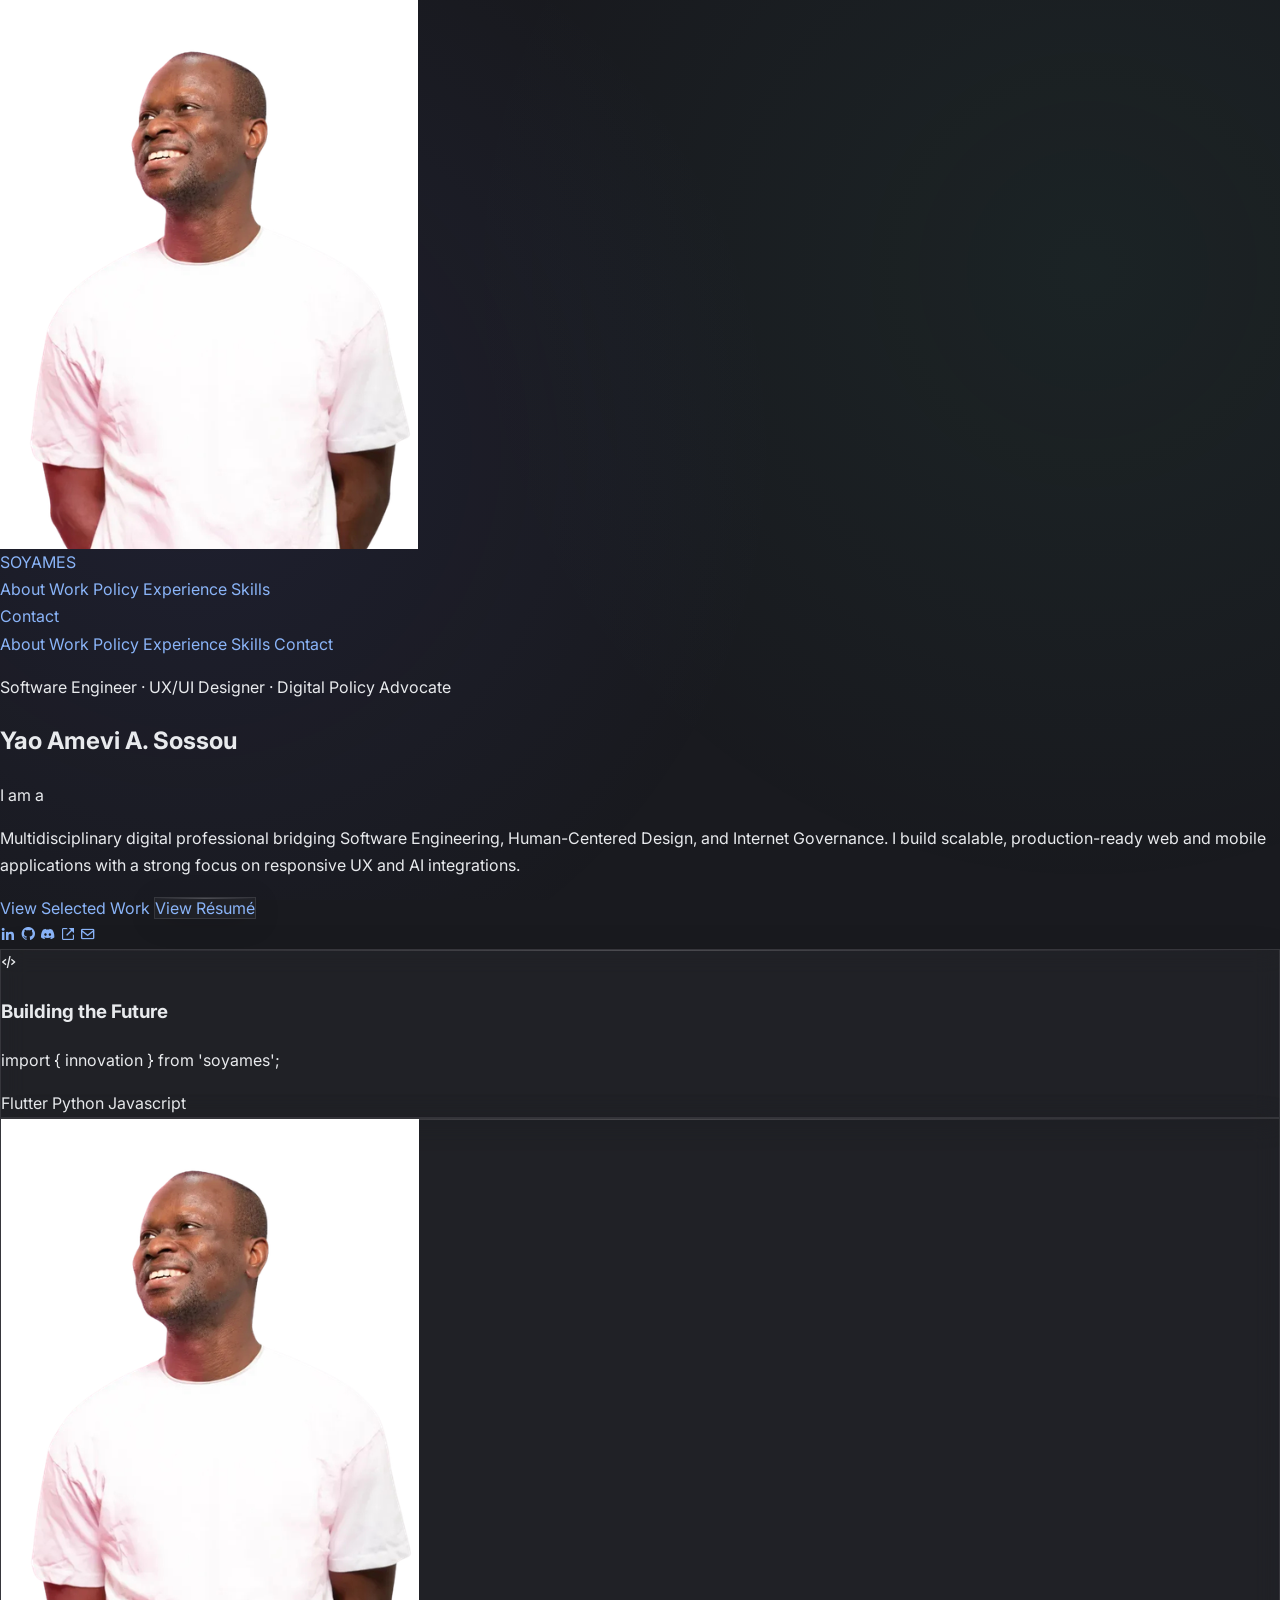
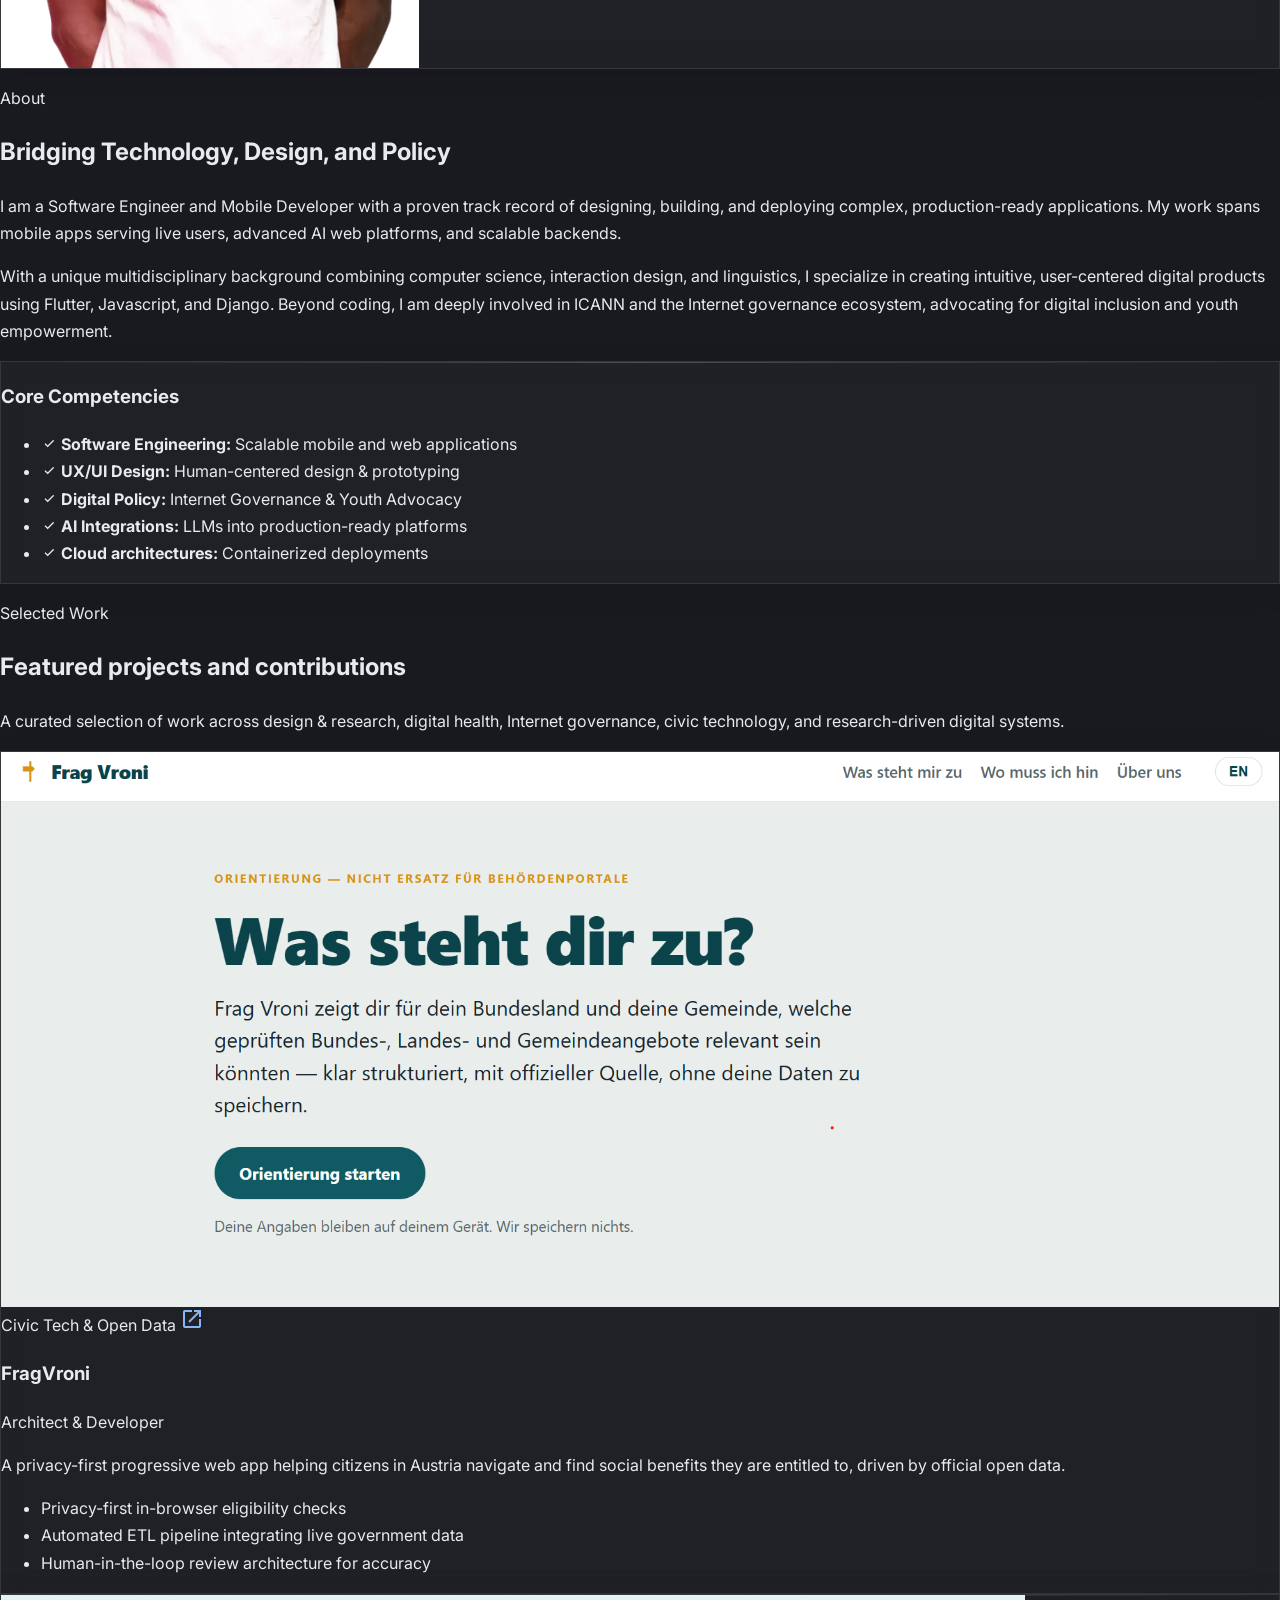
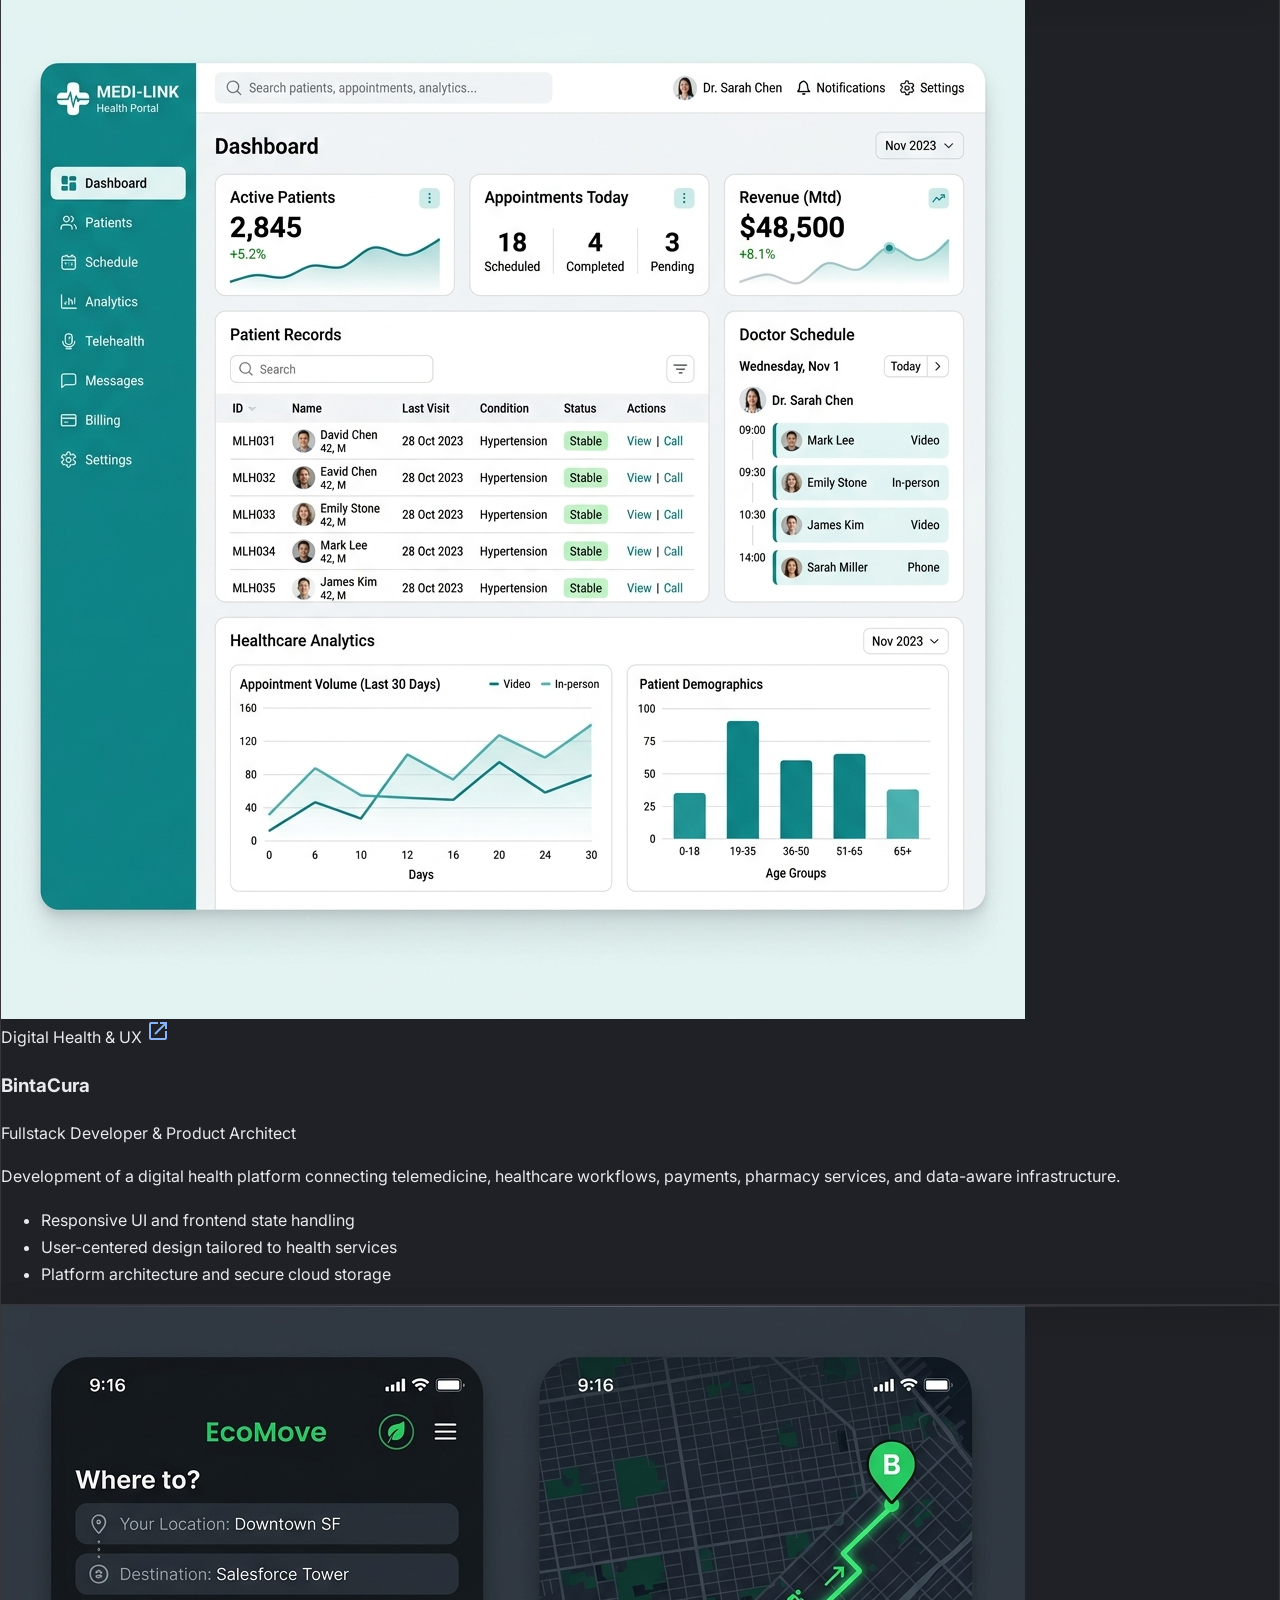
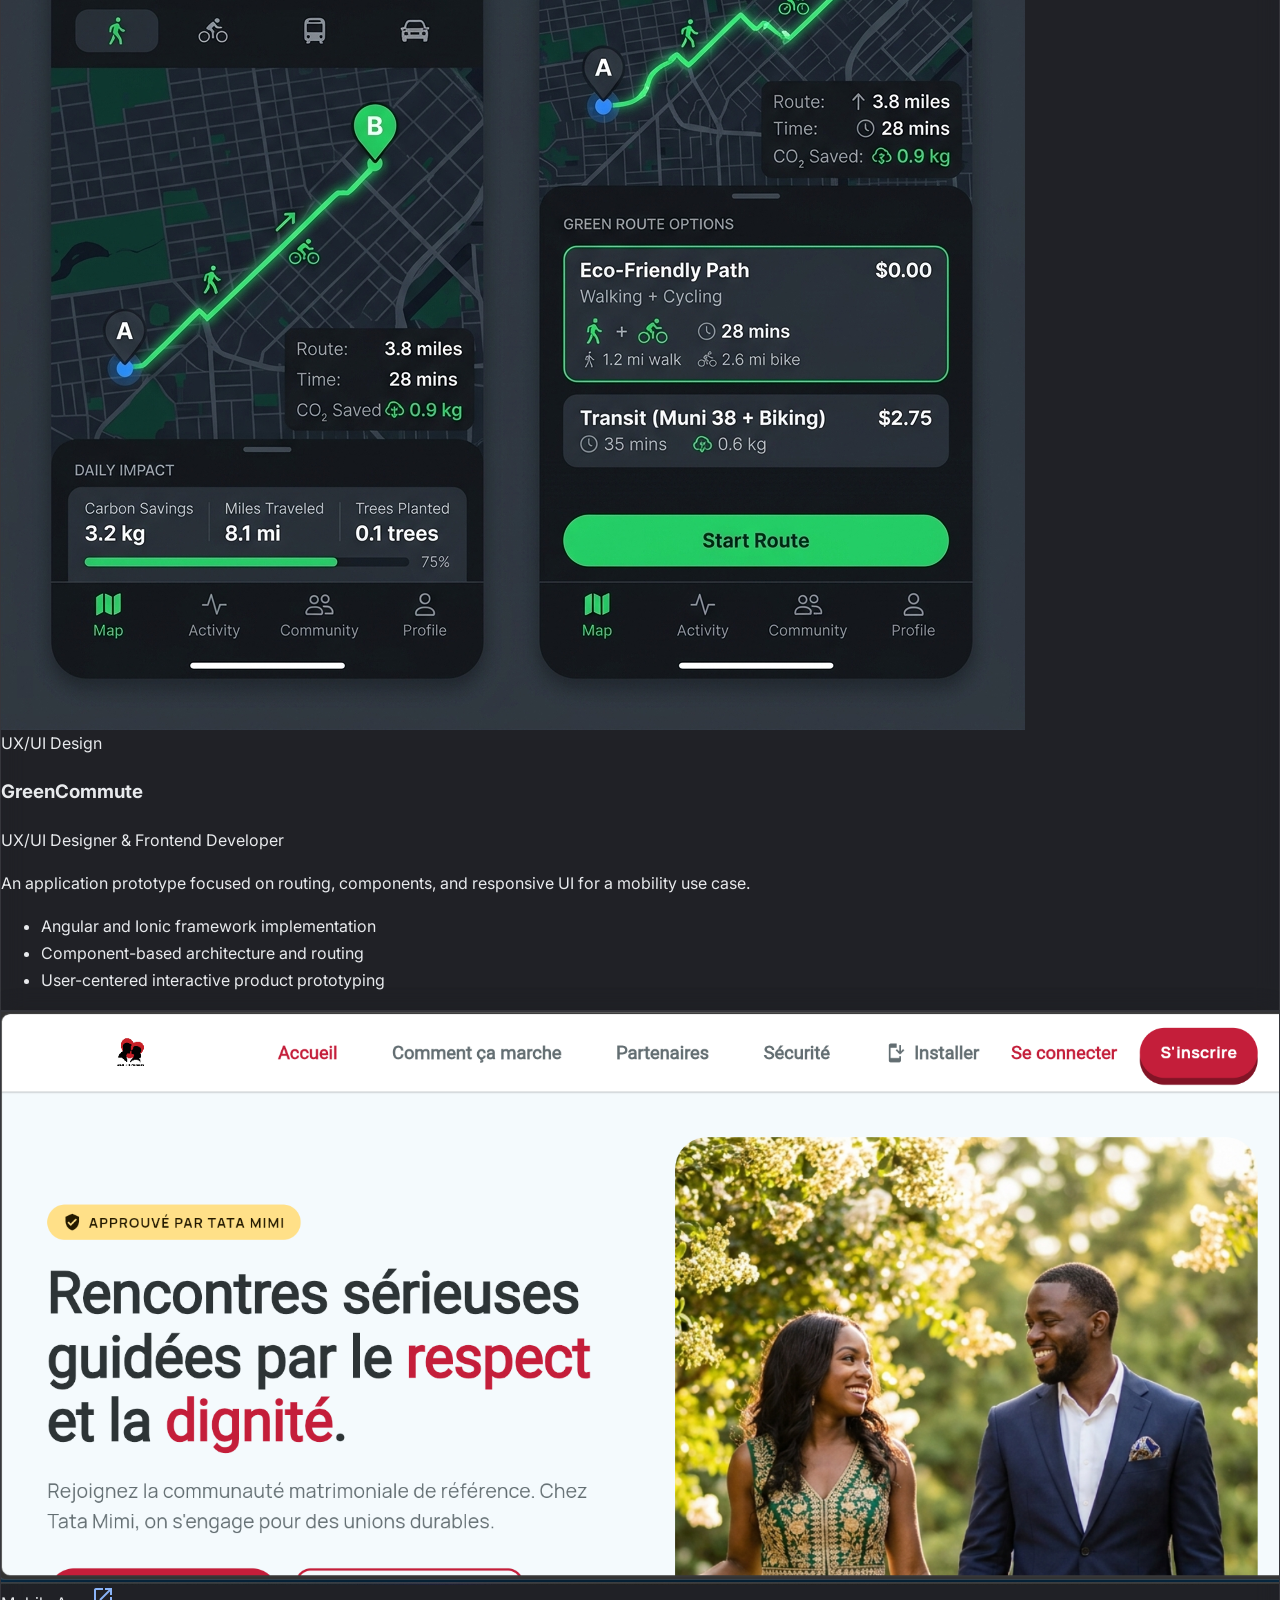
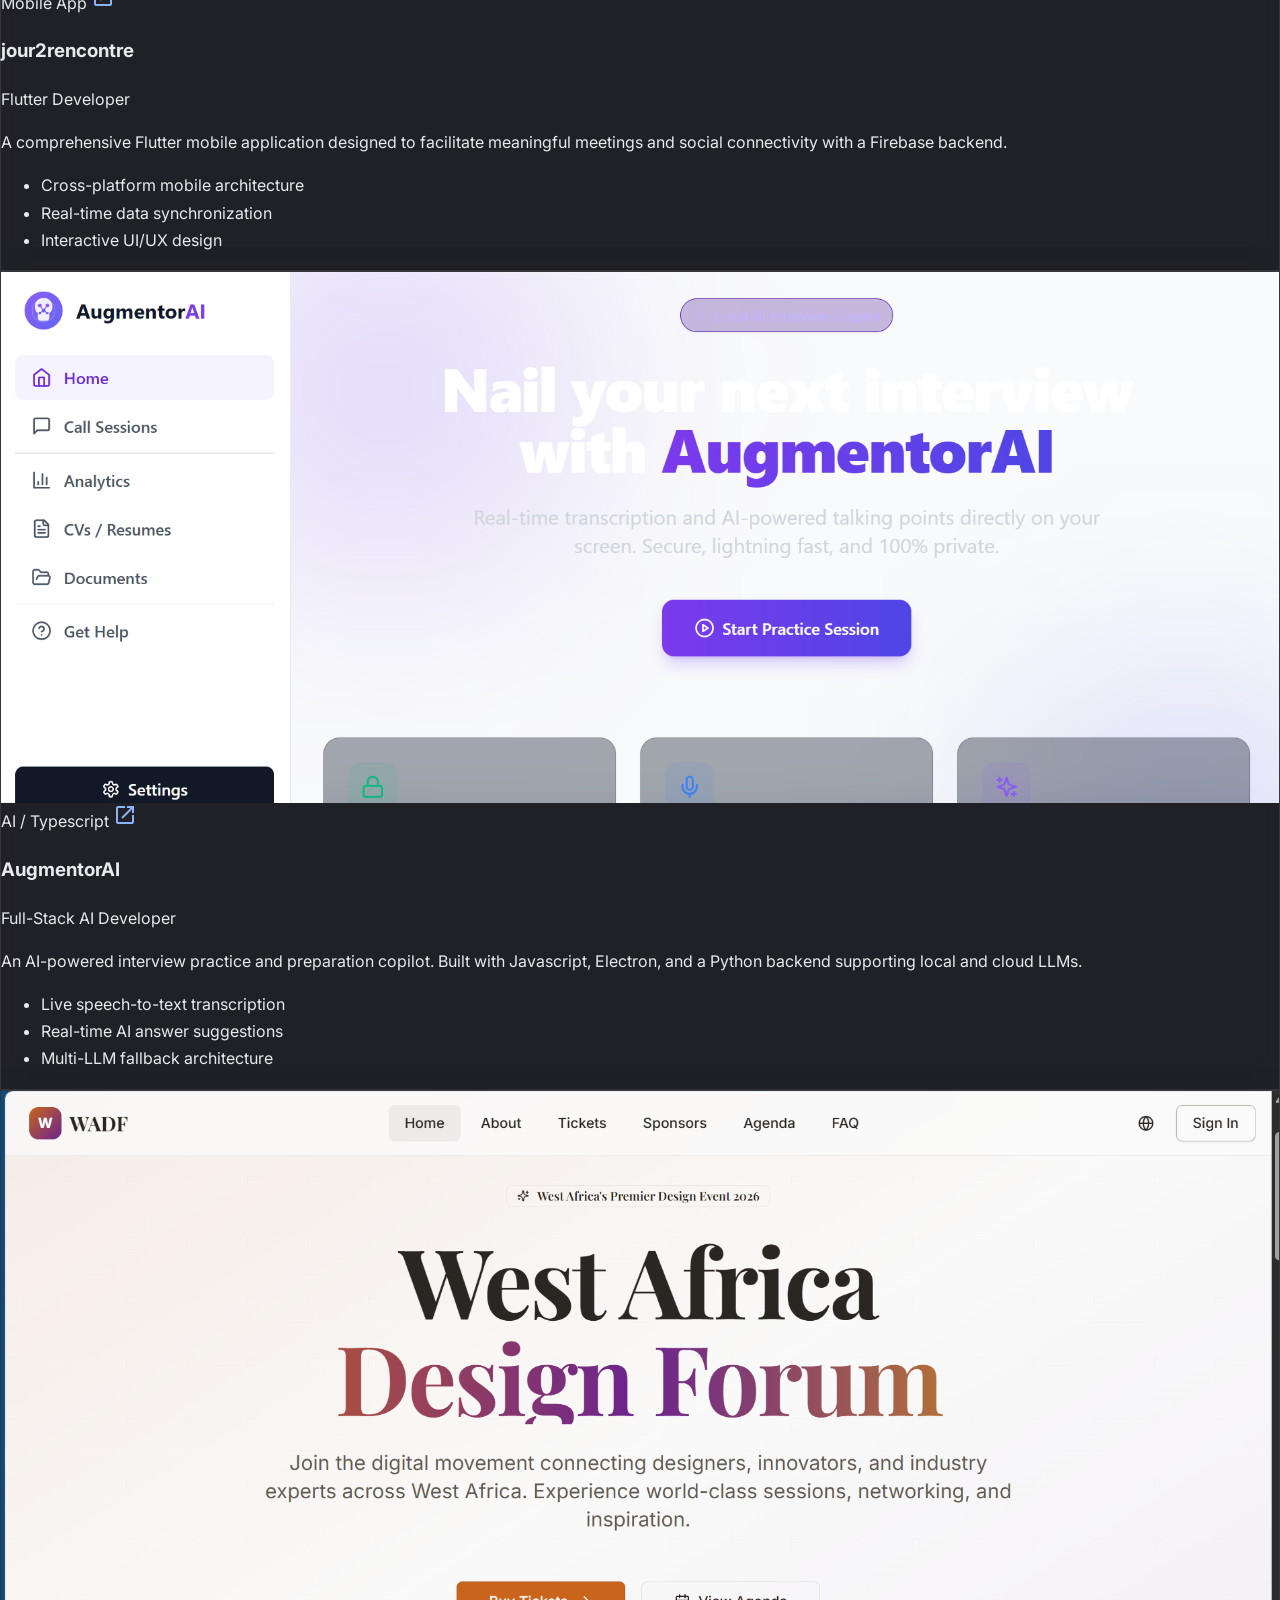
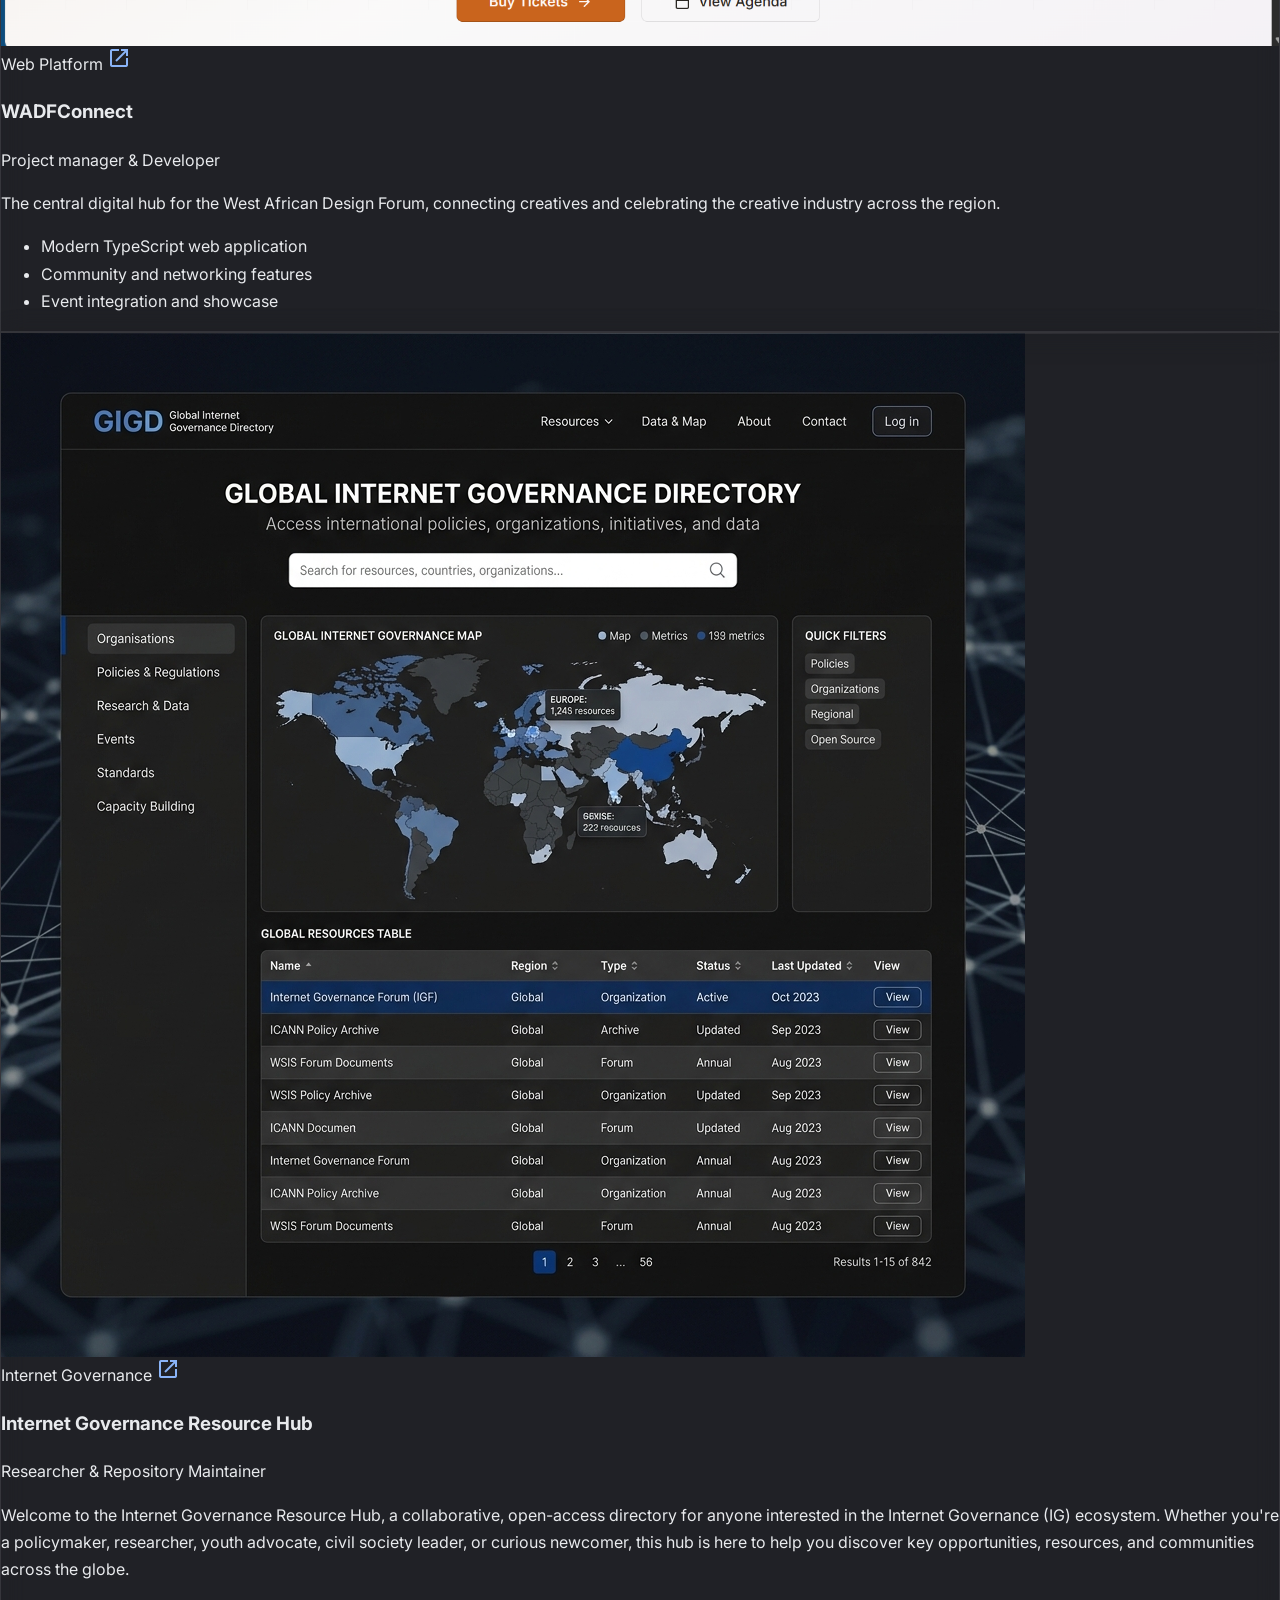
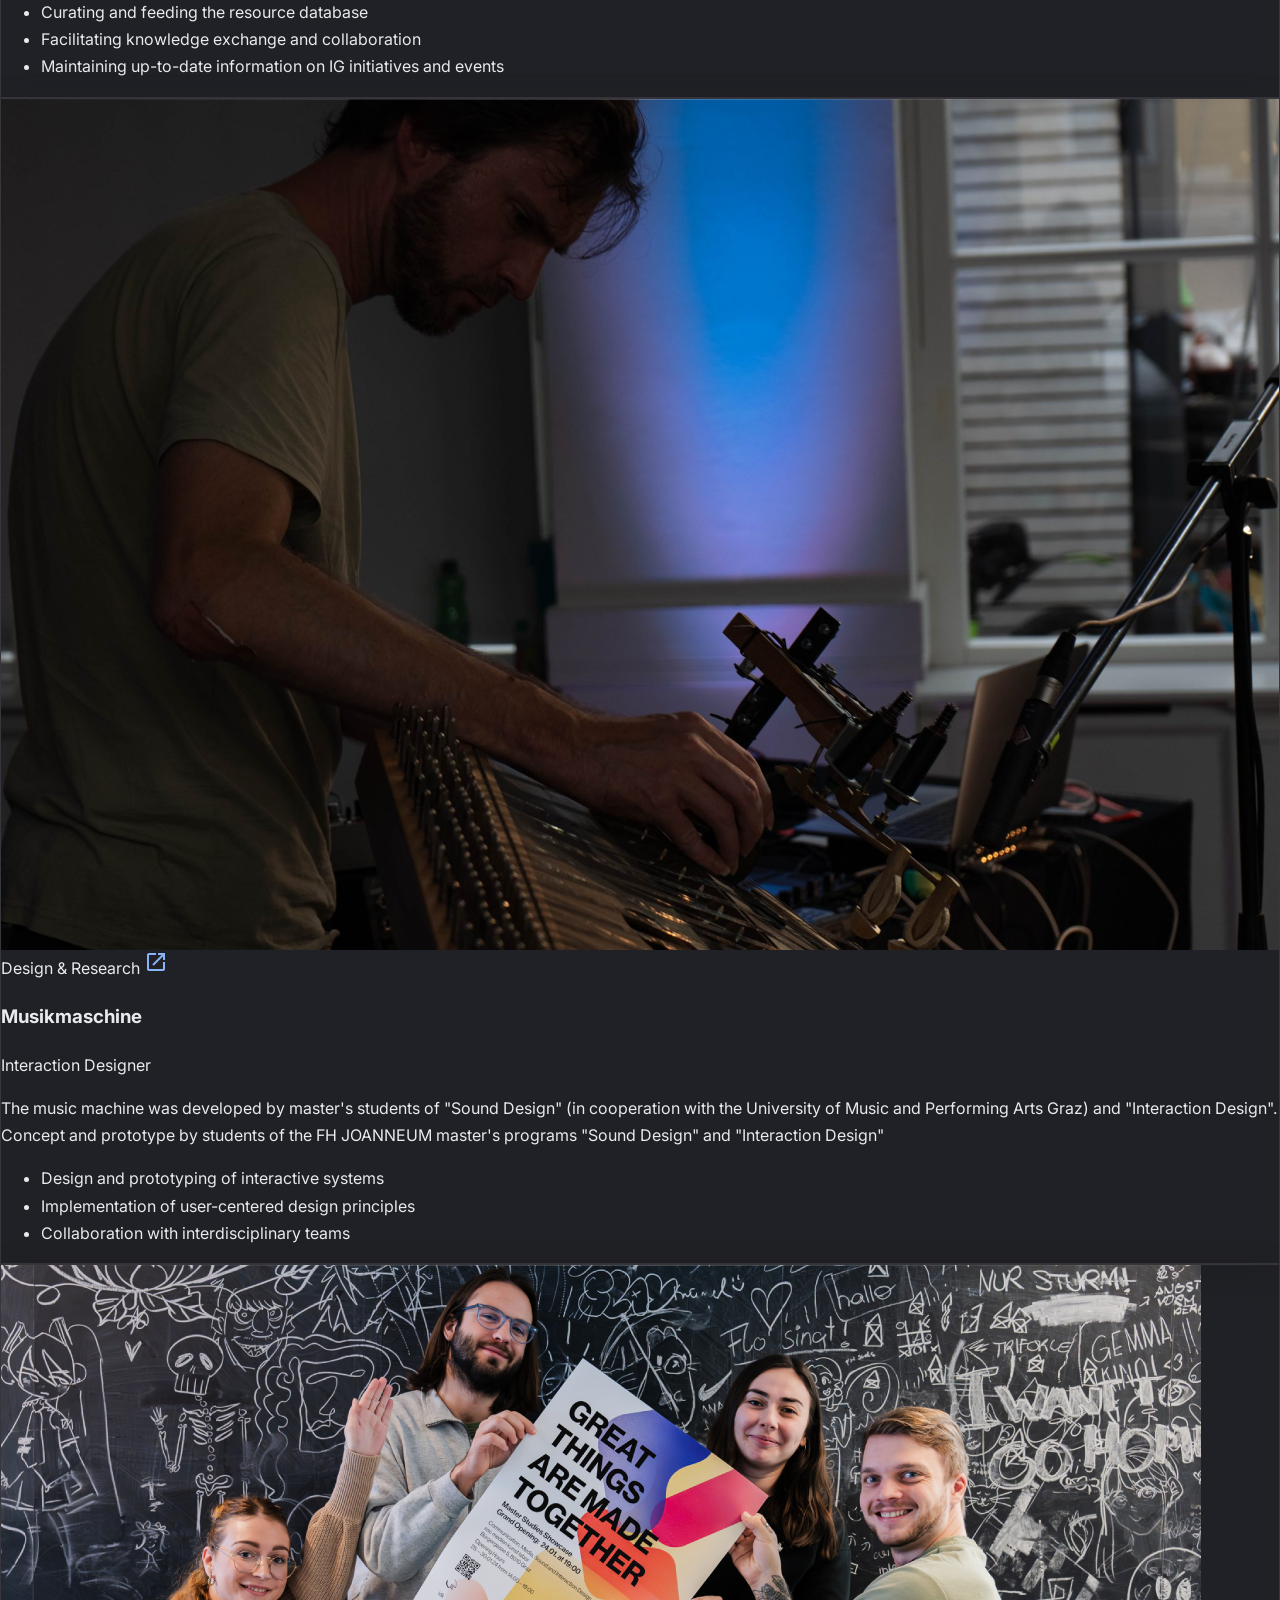
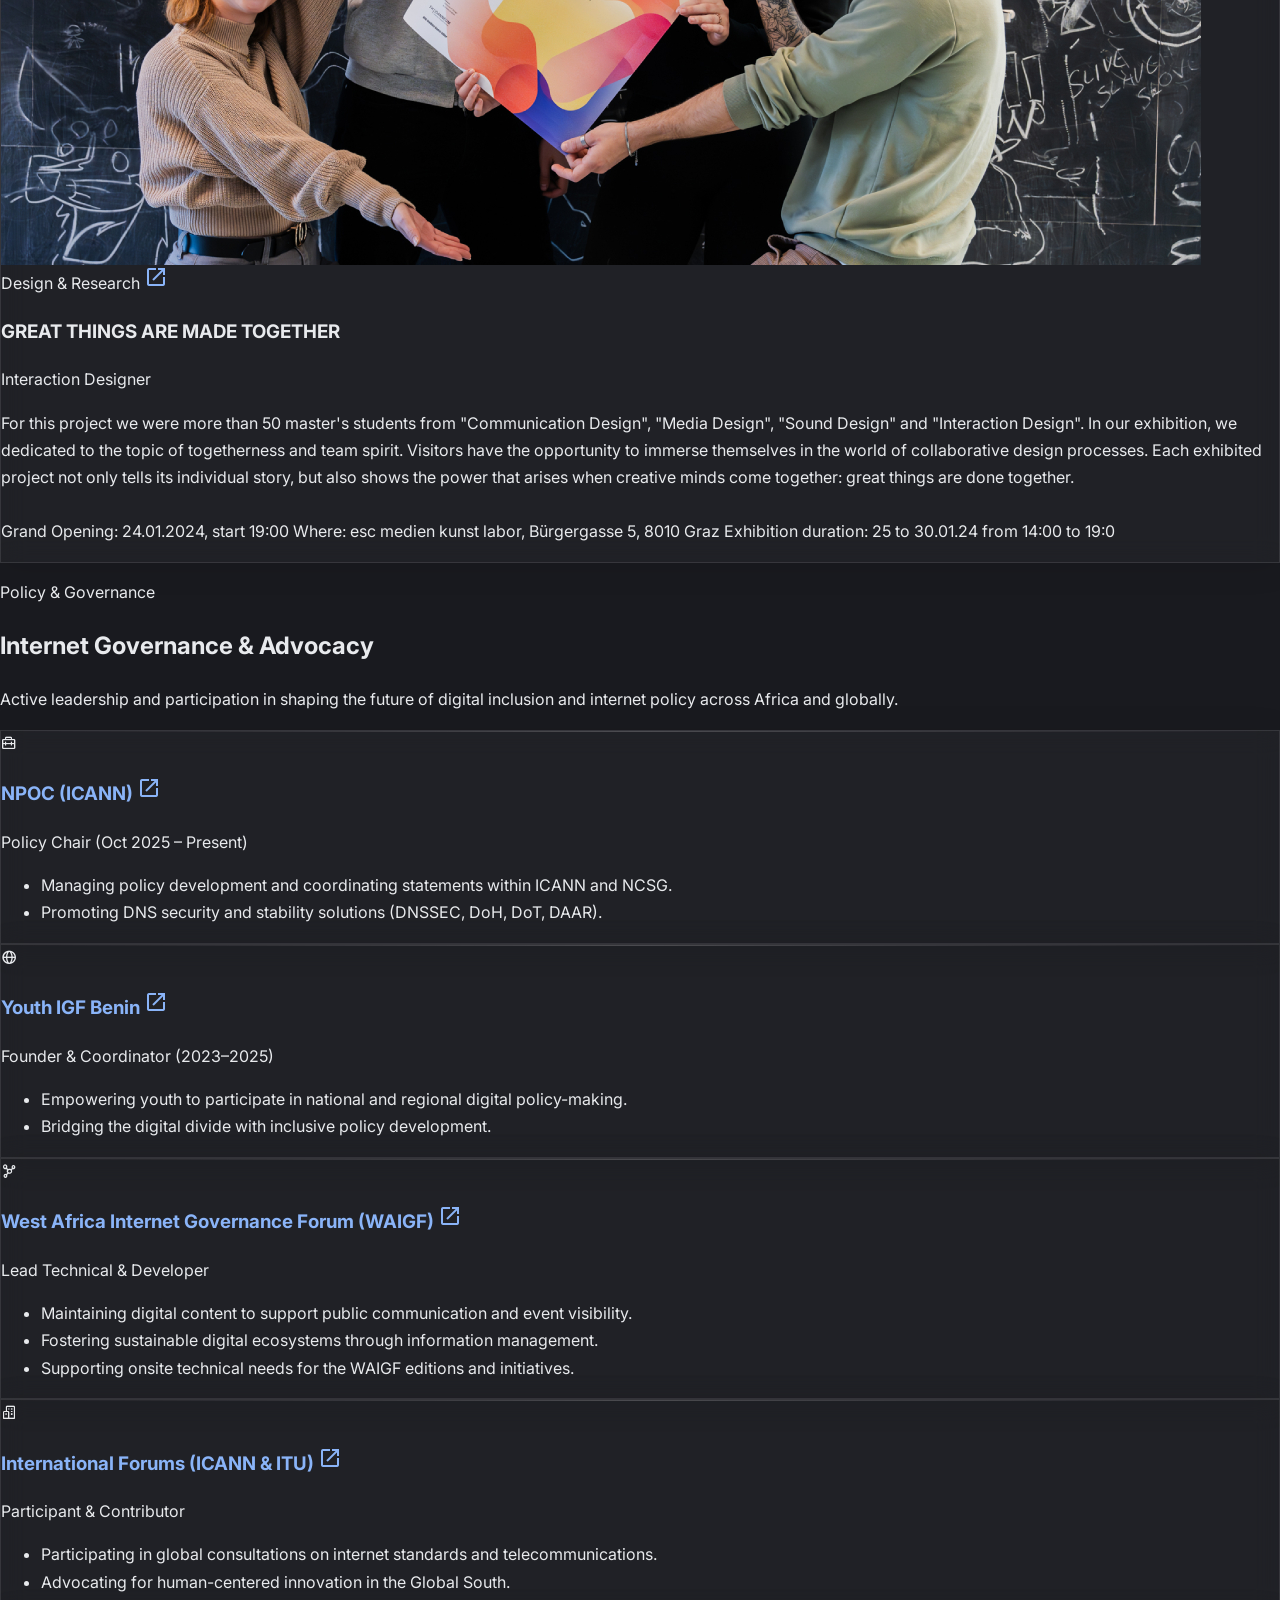
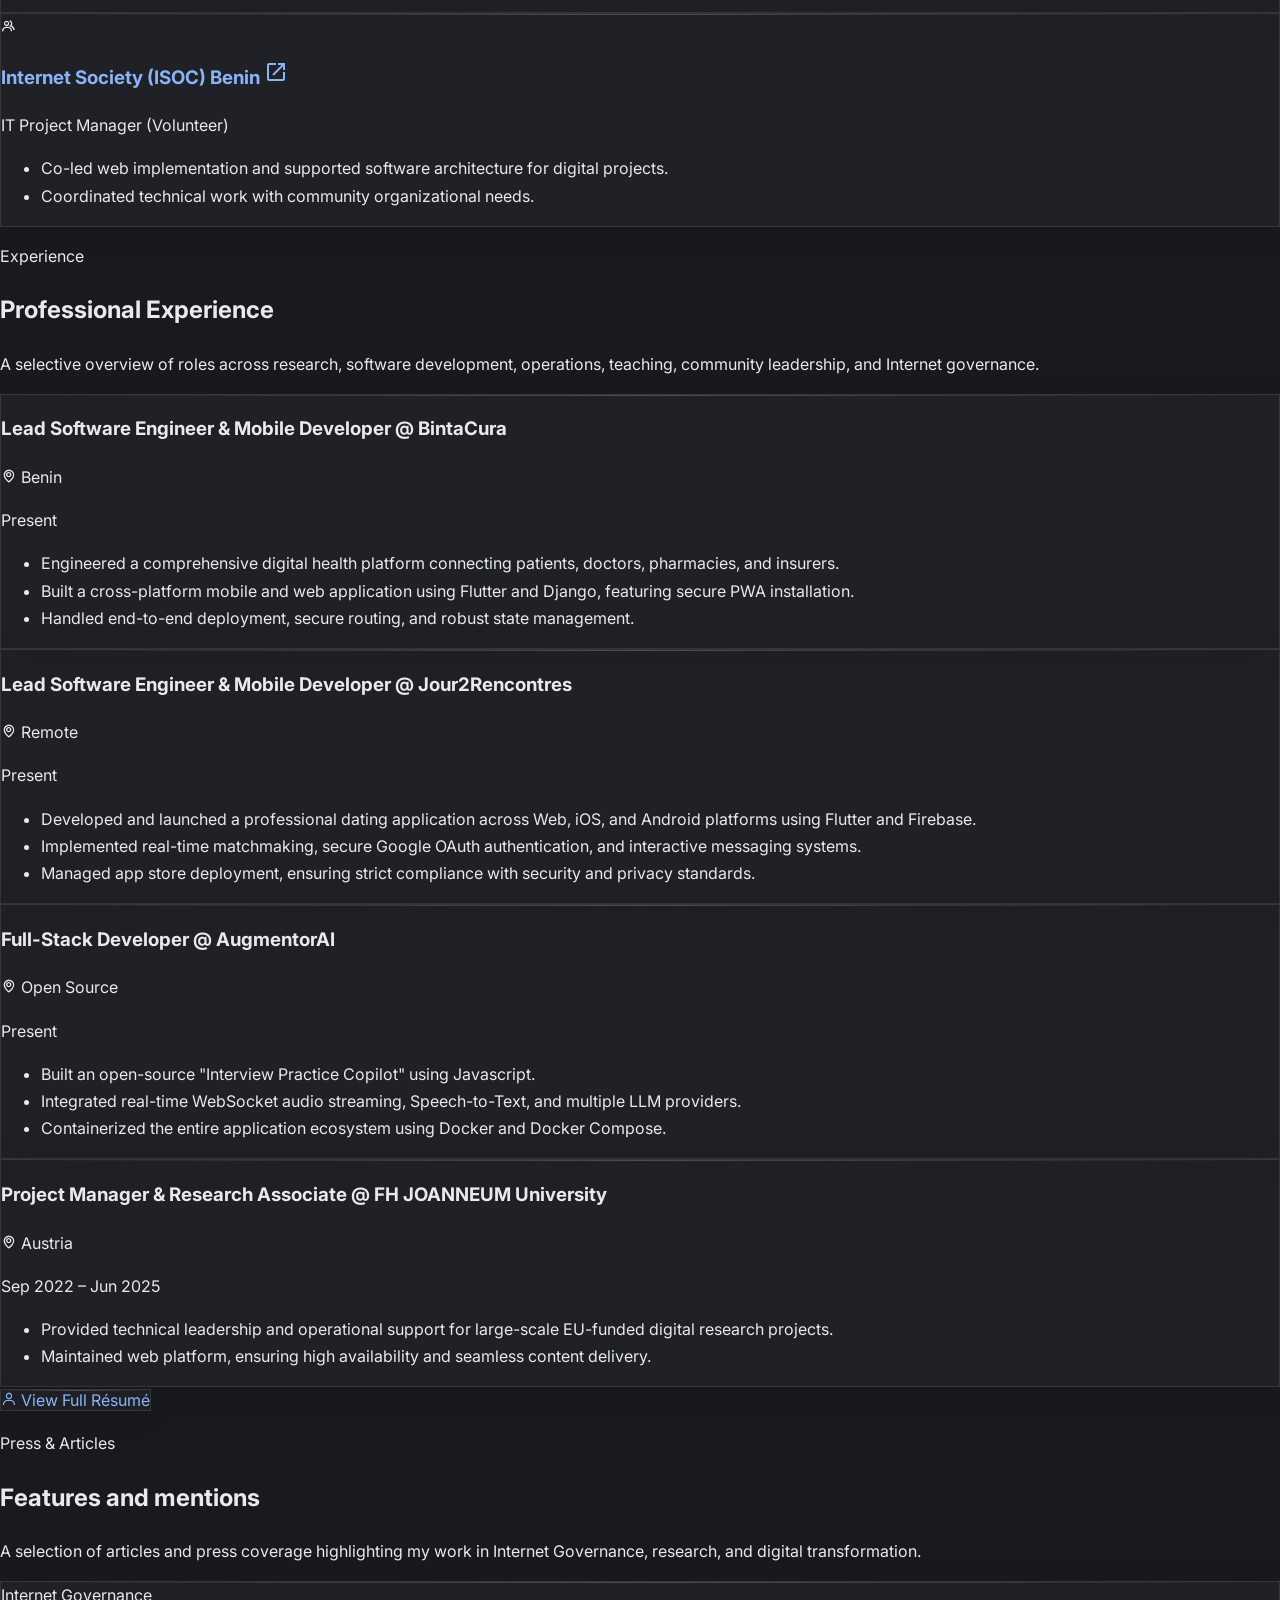
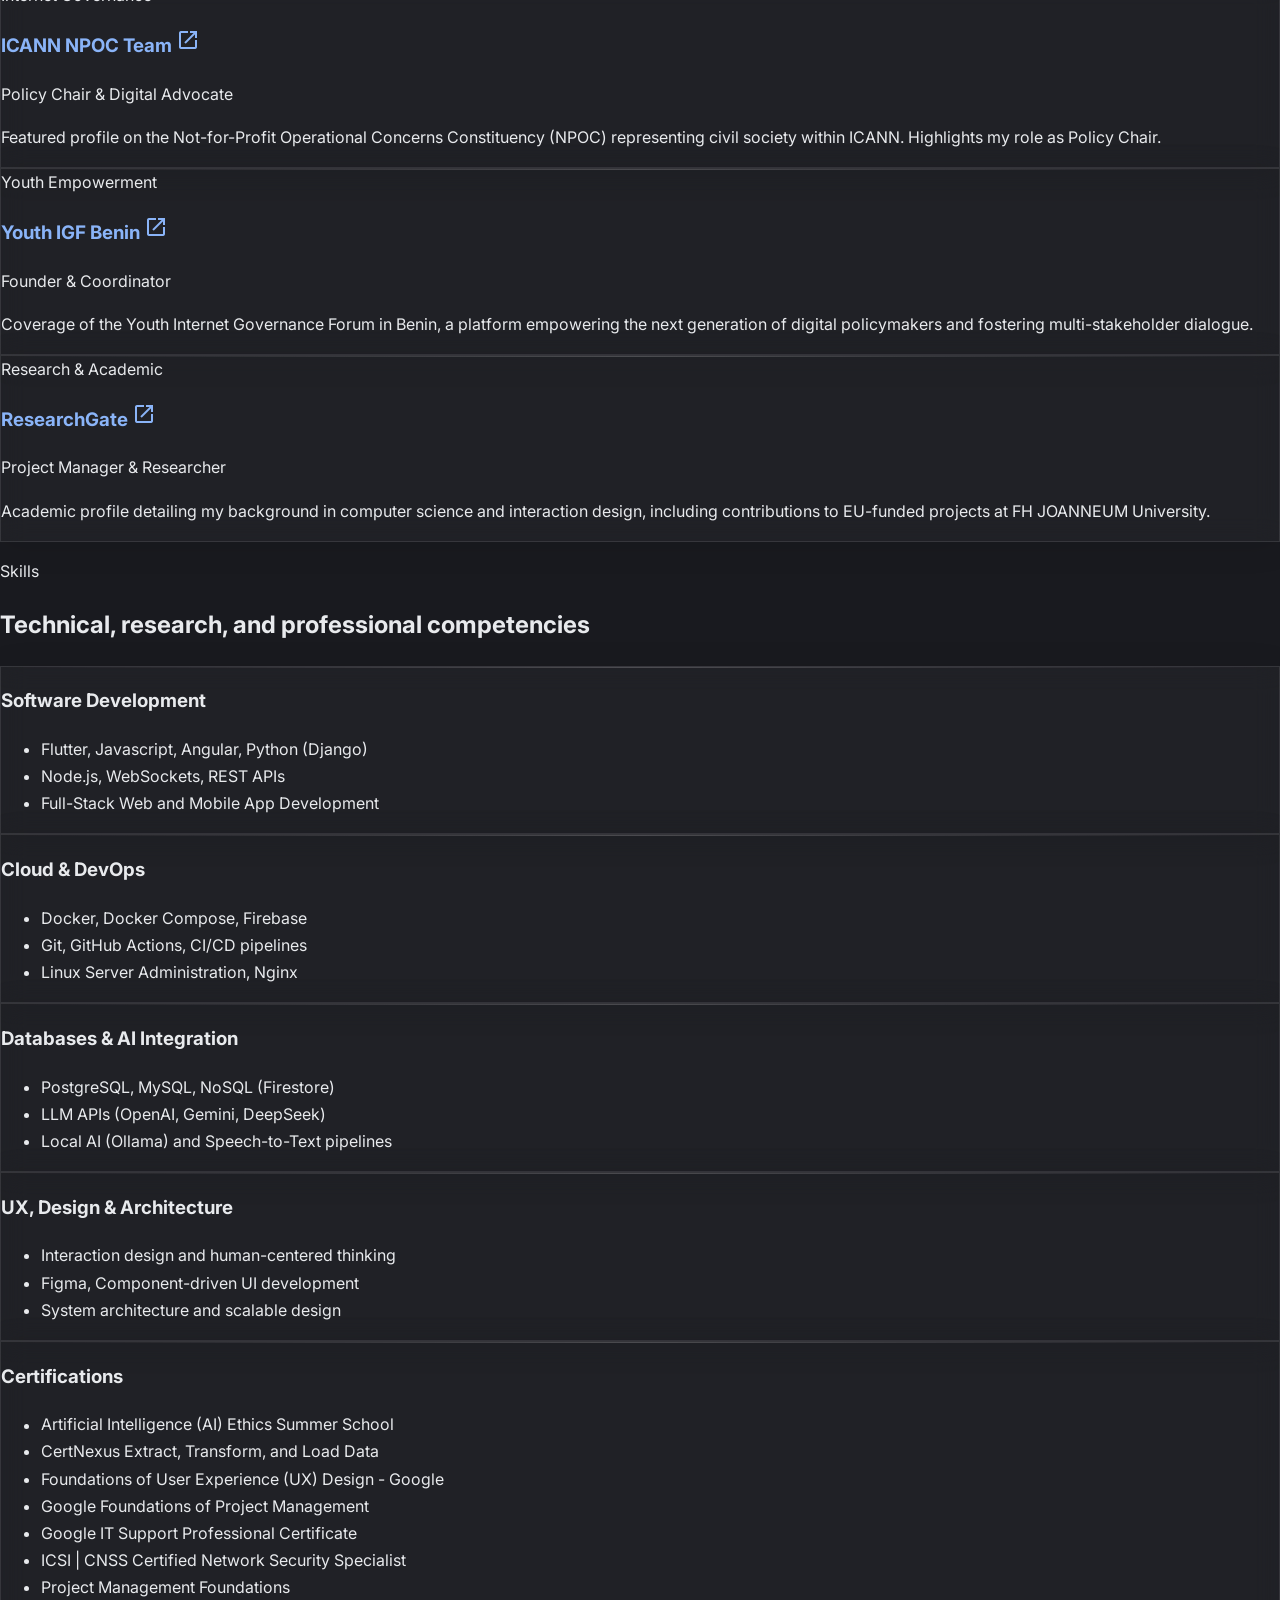
==== commit b1ff485f: "update some details regarding discord and the dowload page" ====
--- a/index.html
+++ b/index.html
@@ -251,6 +251,7 @@
         <div class="flex gap-6 text-2xl text-on-surface-variant">
           <a href="https://www.linkedin.com/in/ameviy" target="_blank" rel="noopener" class="hover:text-primary transition-colors"><i class="bx bxl-linkedin"></i></a>
           <a href="https://github.com/soyames" target="_blank" rel="noopener" class="hover:text-primary transition-colors"><i class="bx bxl-github"></i></a>
+          <a href="https://discord.com/users/528930525432381440" target="_blank" rel="noopener" class="hover:text-primary transition-colors"><i class="bx bxl-discord-alt"></i></a>
           <a href="https://orcid.org/0009-0002-6203-855X" target="_blank" rel="noopener" class="hover:text-primary transition-colors"><i class="bx bx-link-external"></i></a>
           <a href="mailto:soyames@gmail.com" class="hover:text-primary transition-colors"><i class="bx bx-envelope"></i></a>
         </div>
@@ -919,6 +920,9 @@
           <a href="https://github.com/soyames" target="_blank" rel="noopener" class="flex items-center gap-2 bg-surface-variant/30 hover:bg-primary/20 px-6 py-3 rounded-full text-on-surface transition-colors border border-outline-variant/20">
             <i class="bx bxl-github text-xl"></i> GitHub
           </a>
+          <a href="https://discord.com/users/528930525432381440" target="_blank" rel="noopener" class="flex items-center gap-2 bg-surface-variant/30 hover:bg-primary/20 px-6 py-3 rounded-full text-on-surface transition-colors border border-outline-variant/20">
+            <i class="bx bxl-discord-alt text-xl"></i> Discord
+          </a>
           <a href="https://orcid.org/0009-0002-6203-855X" target="_blank" rel="noopener" class="flex items-center gap-2 bg-surface-variant/30 hover:bg-primary/20 px-6 py-3 rounded-full text-on-surface transition-colors border border-outline-variant/20">
             <i class="bx bx-link-external text-xl"></i> ORCID
           </a>
@@ -956,6 +960,7 @@
         <div class="flex gap-4 text-xl">
           <a href="https://www.linkedin.com/in/ameviy" target="_blank" rel="noopener" aria-label="LinkedIn" class="text-on-surface-variant hover:text-primary transition-colors"><i class="bx bxl-linkedin"></i></a>
           <a href="https://github.com/soyames" target="_blank" rel="noopener" aria-label="GitHub" class="text-on-surface-variant hover:text-primary transition-colors"><i class="bx bxl-github"></i></a>
+          <a href="https://discord.com/users/528930525432381440" target="_blank" rel="noopener" aria-label="Discord" class="text-on-surface-variant hover:text-primary transition-colors"><i class="bx bxl-discord-alt"></i></a>
           <a href="mailto:soyames@gmail.com" aria-label="Email" class="text-on-surface-variant hover:text-primary transition-colors"><i class="bx bx-envelope"></i></a>
         </div>
       </div>
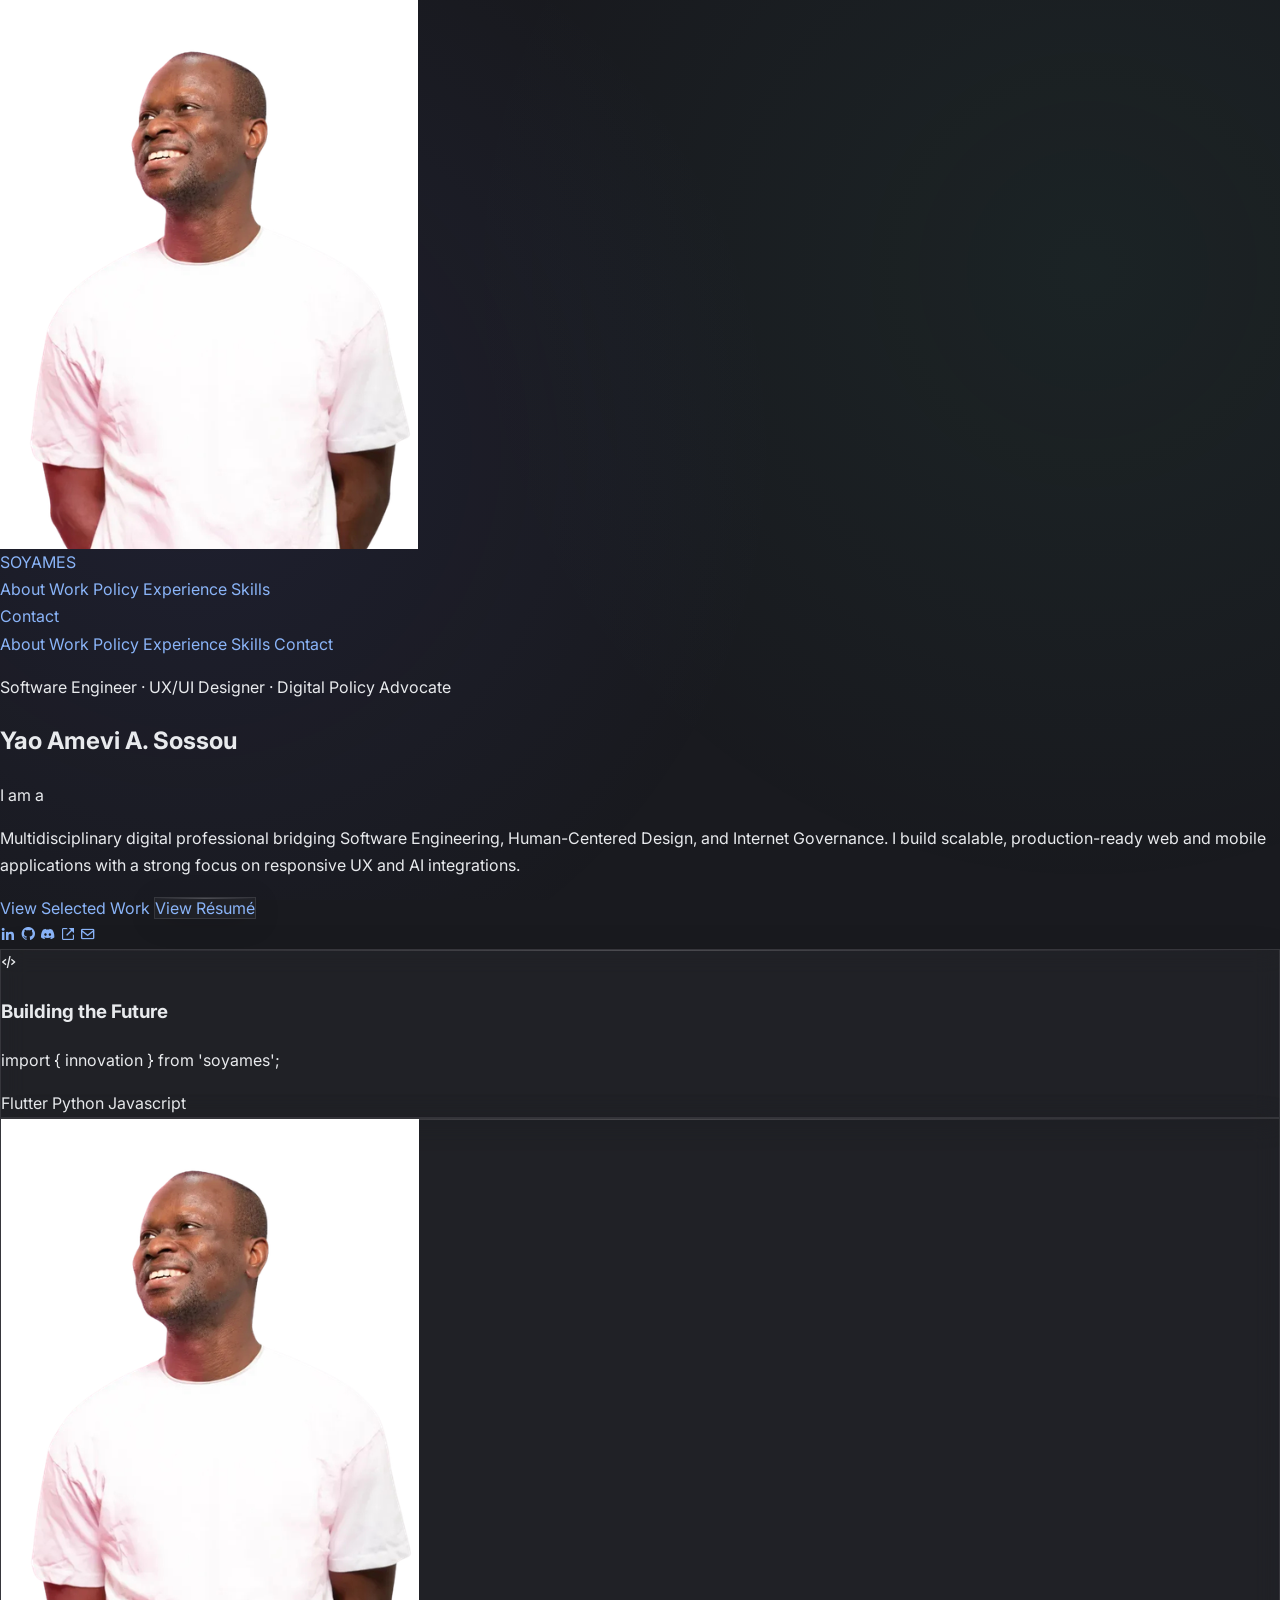
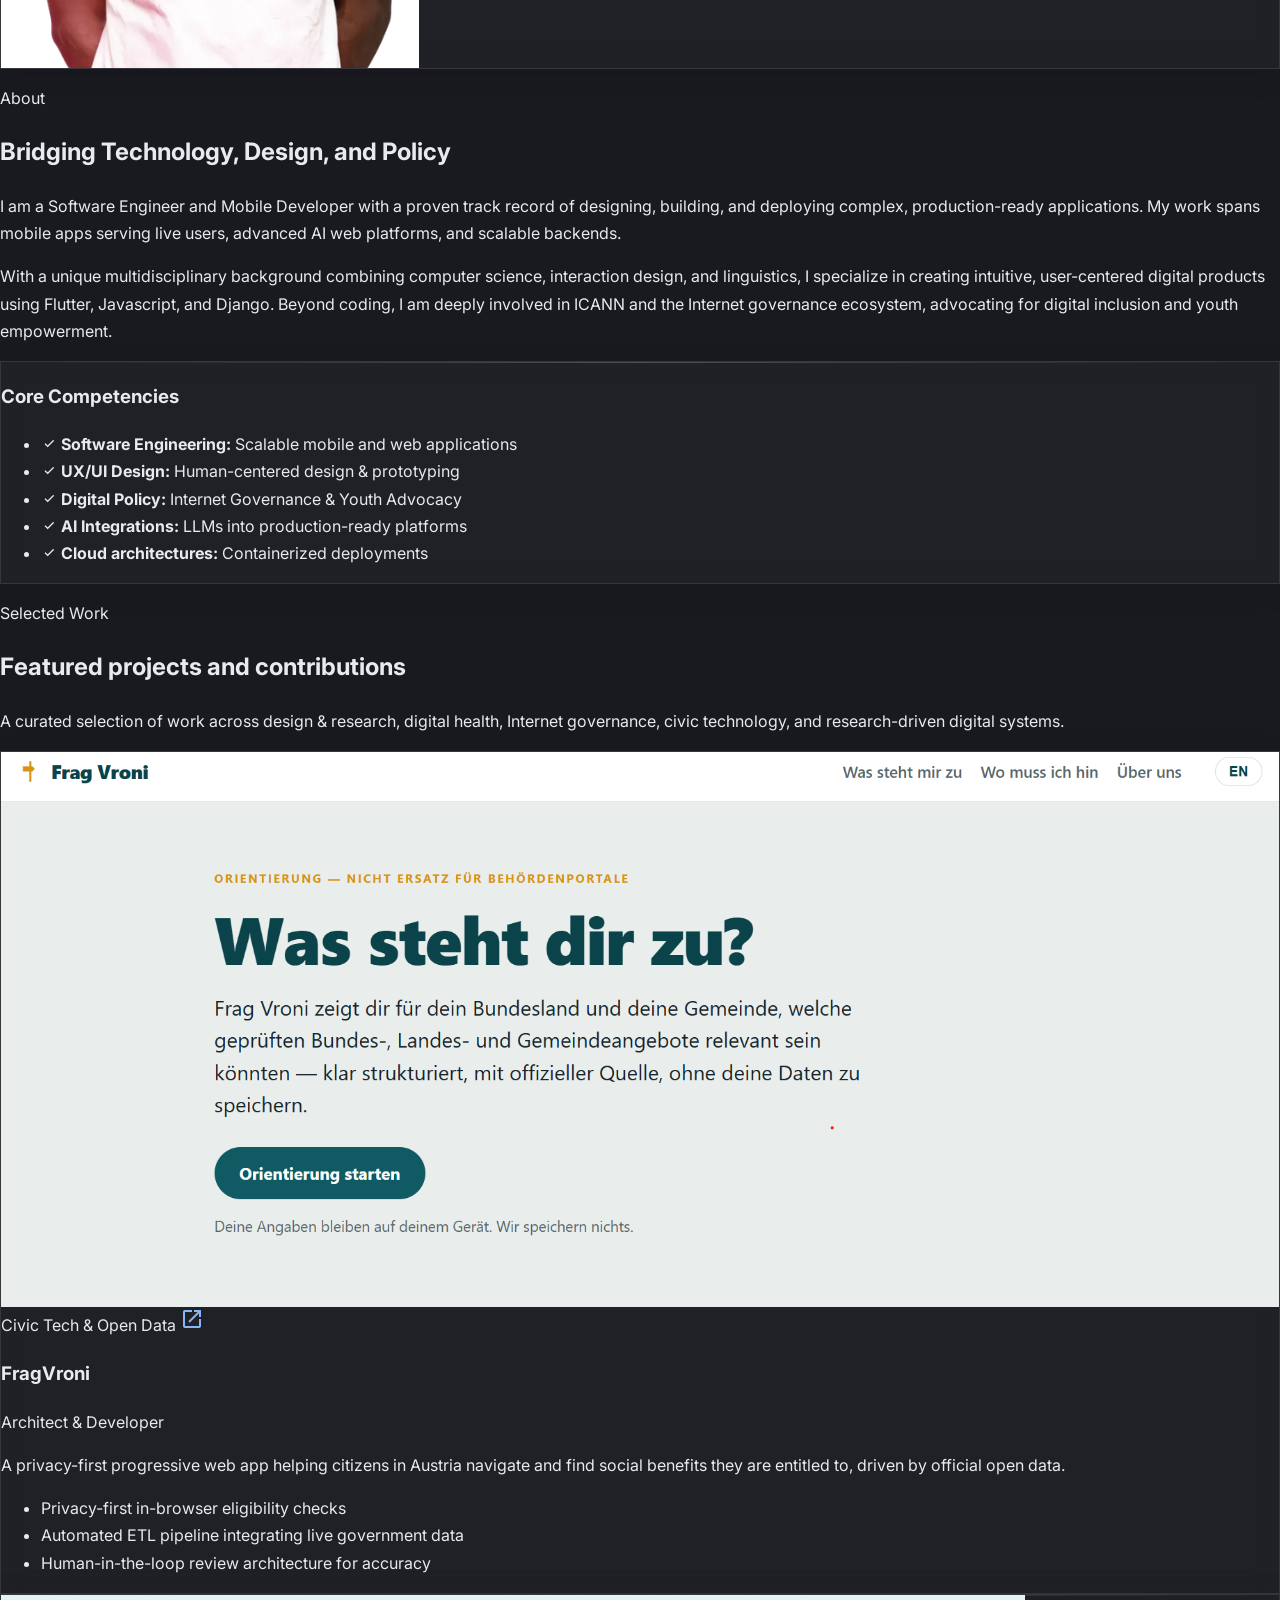
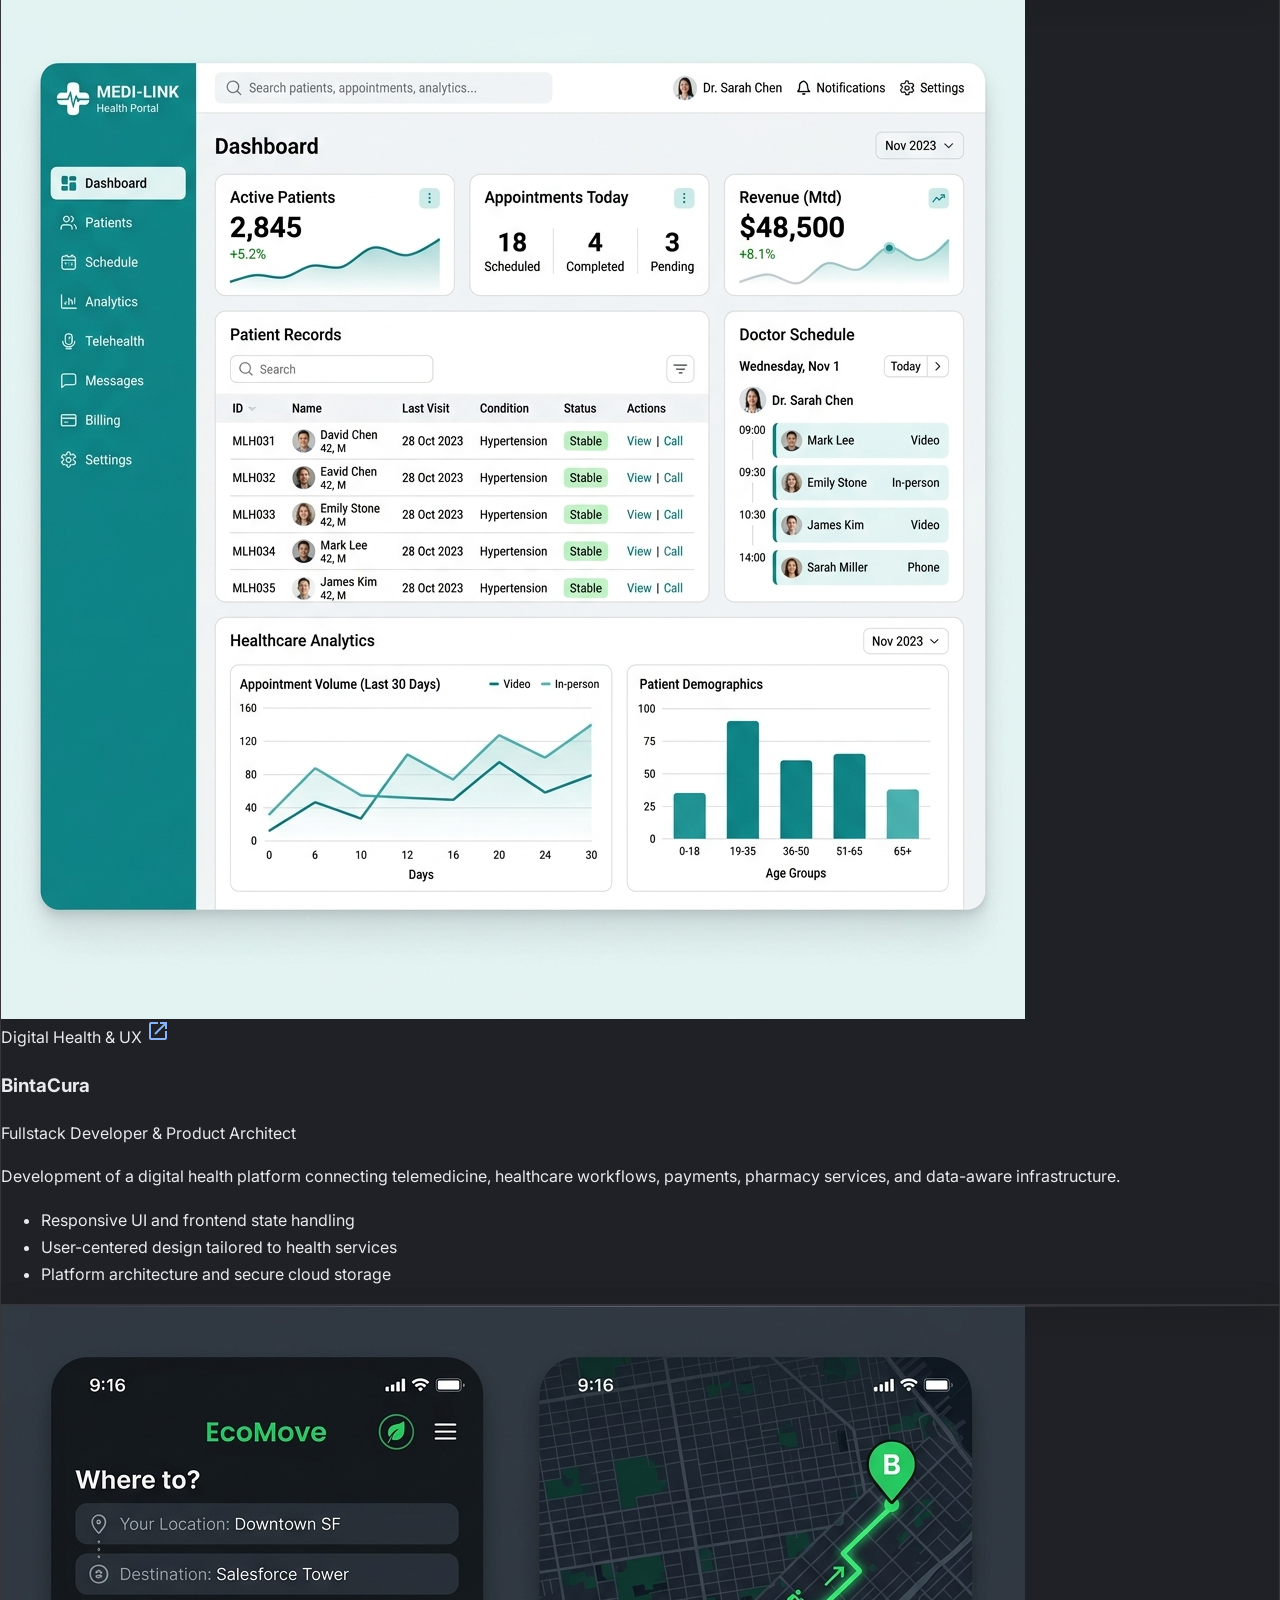
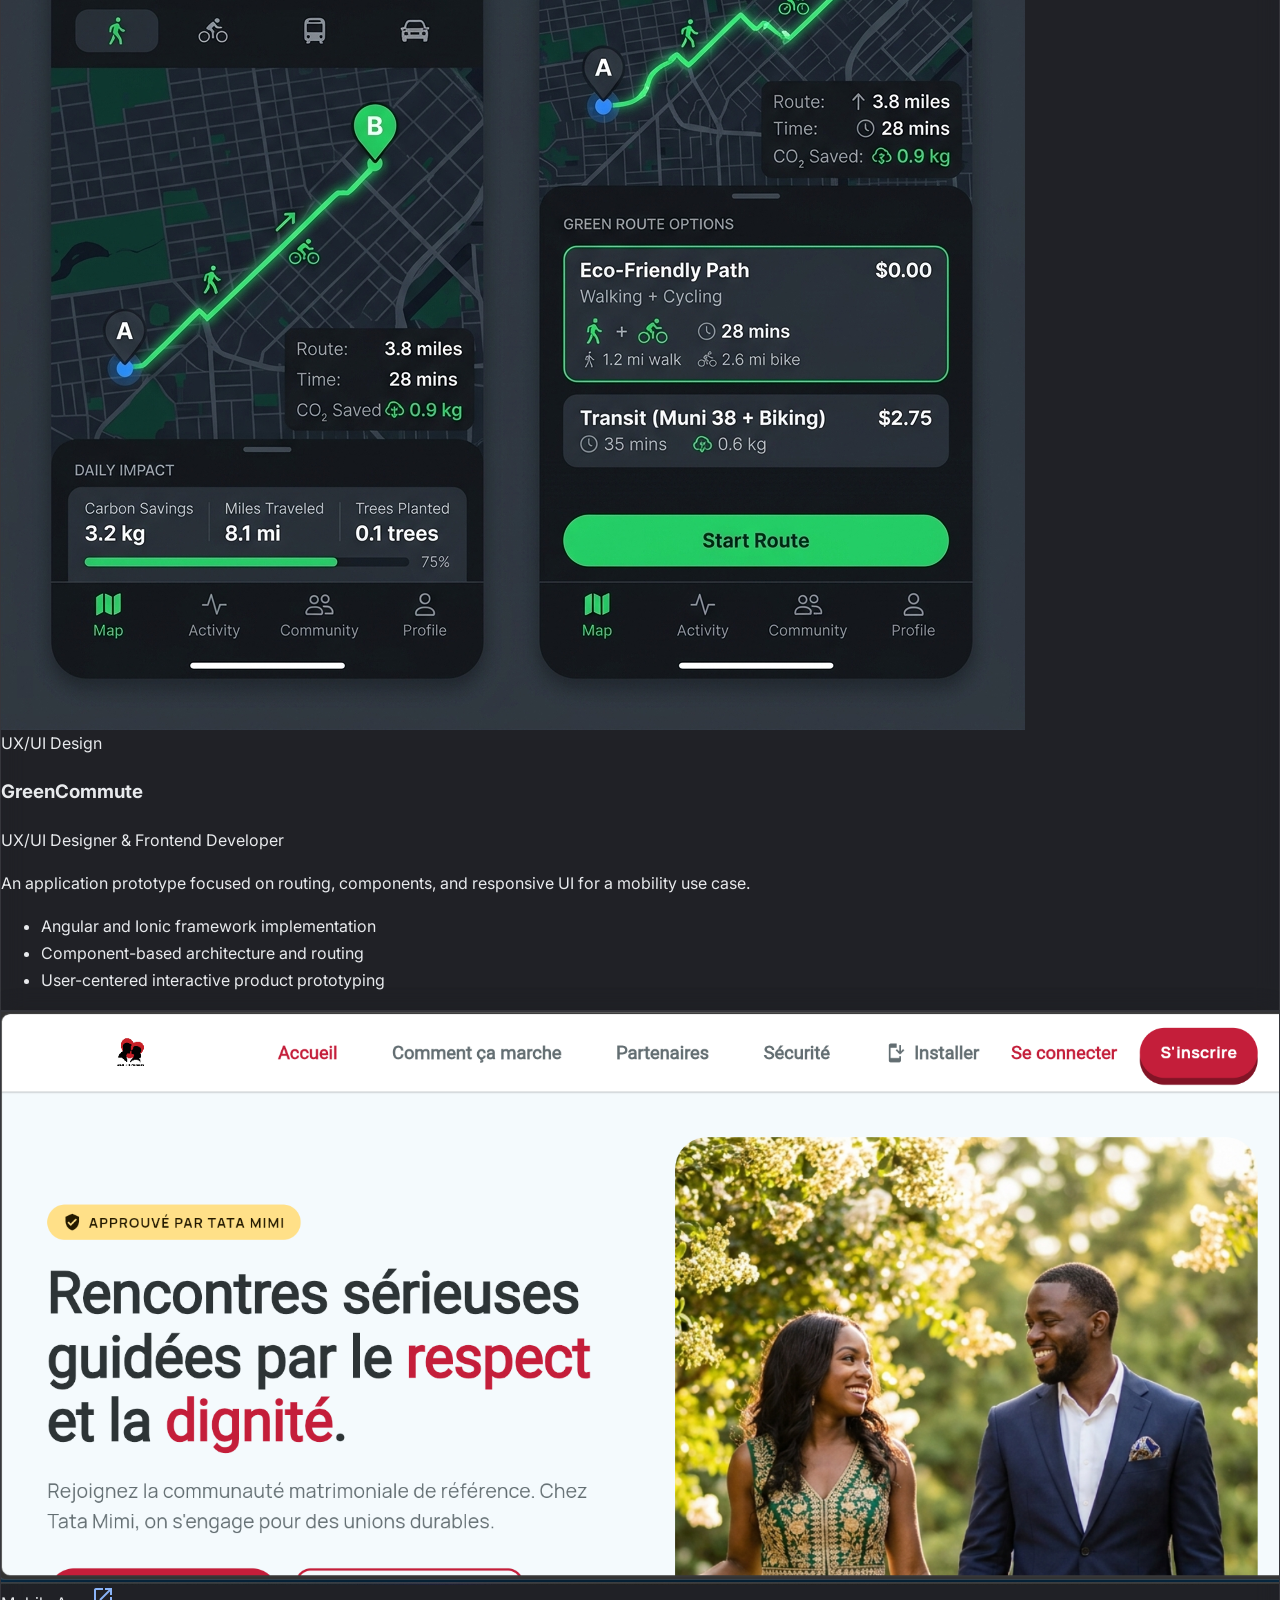
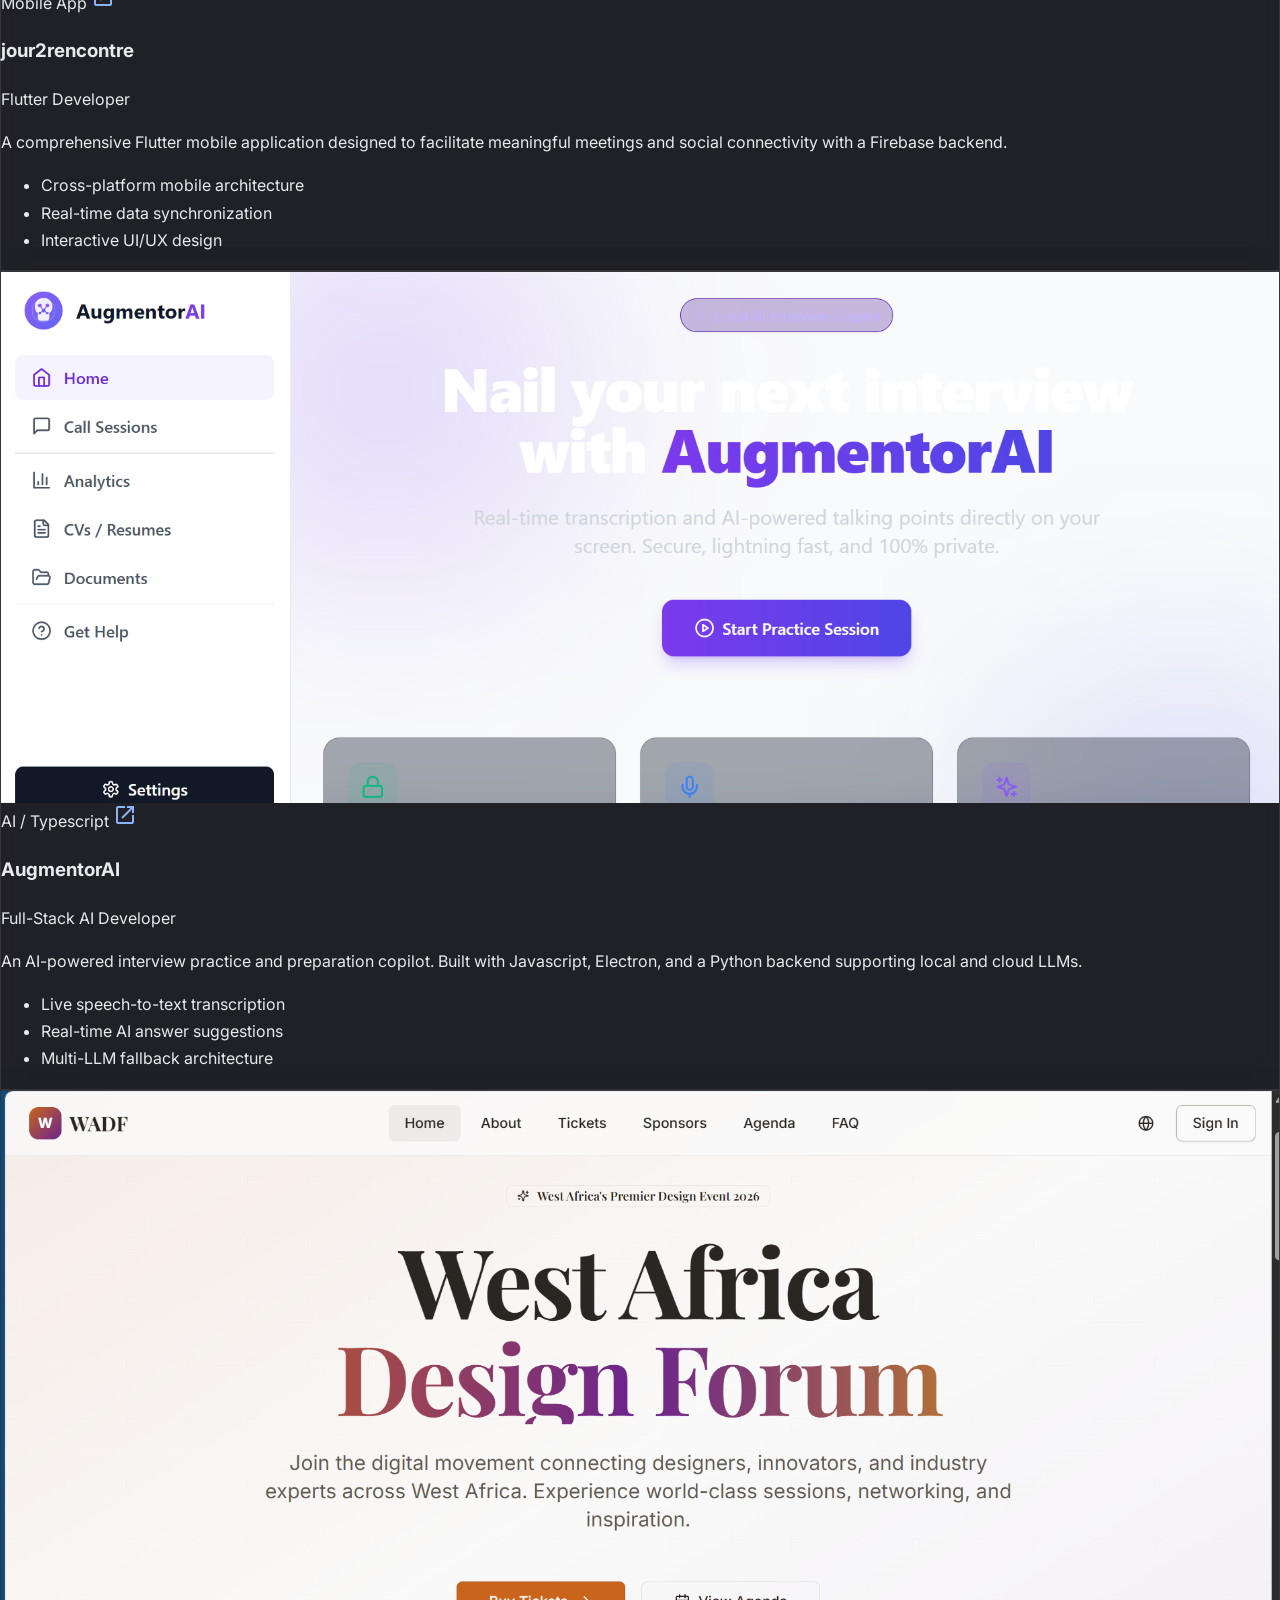
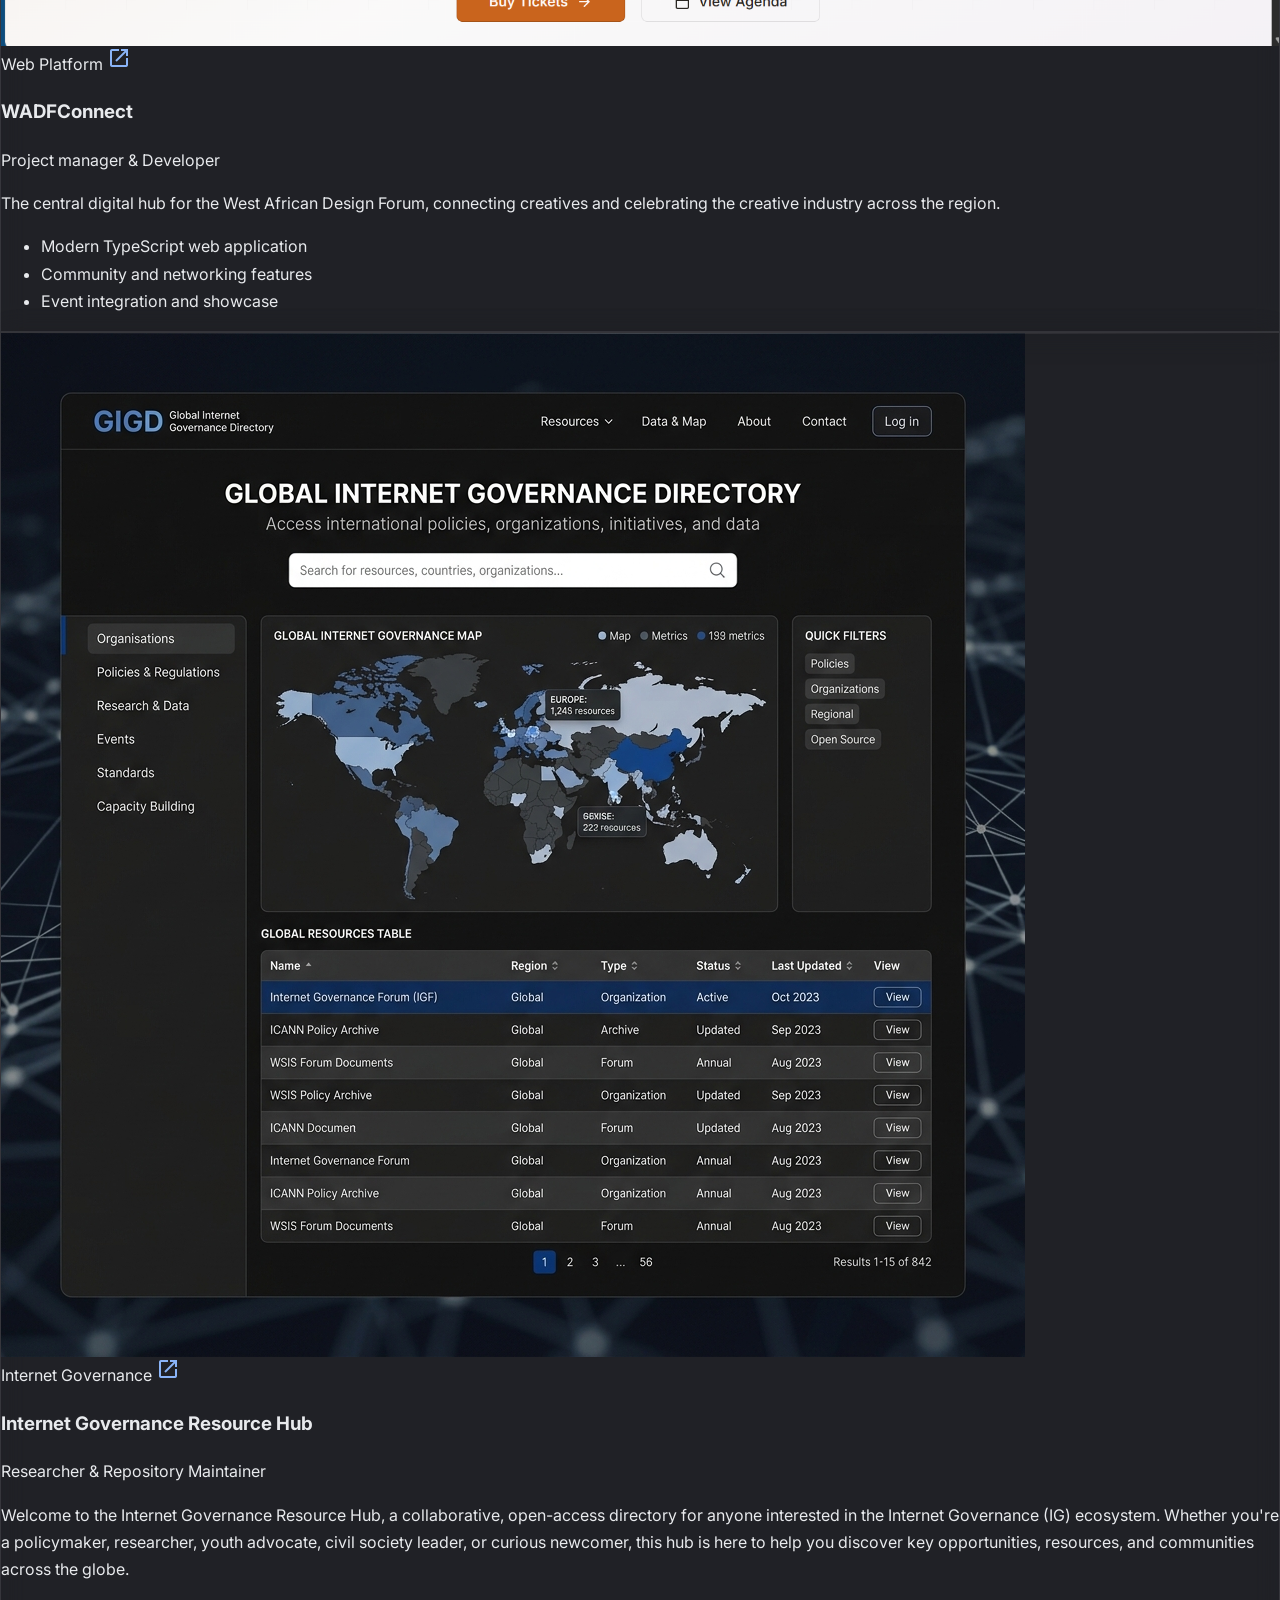
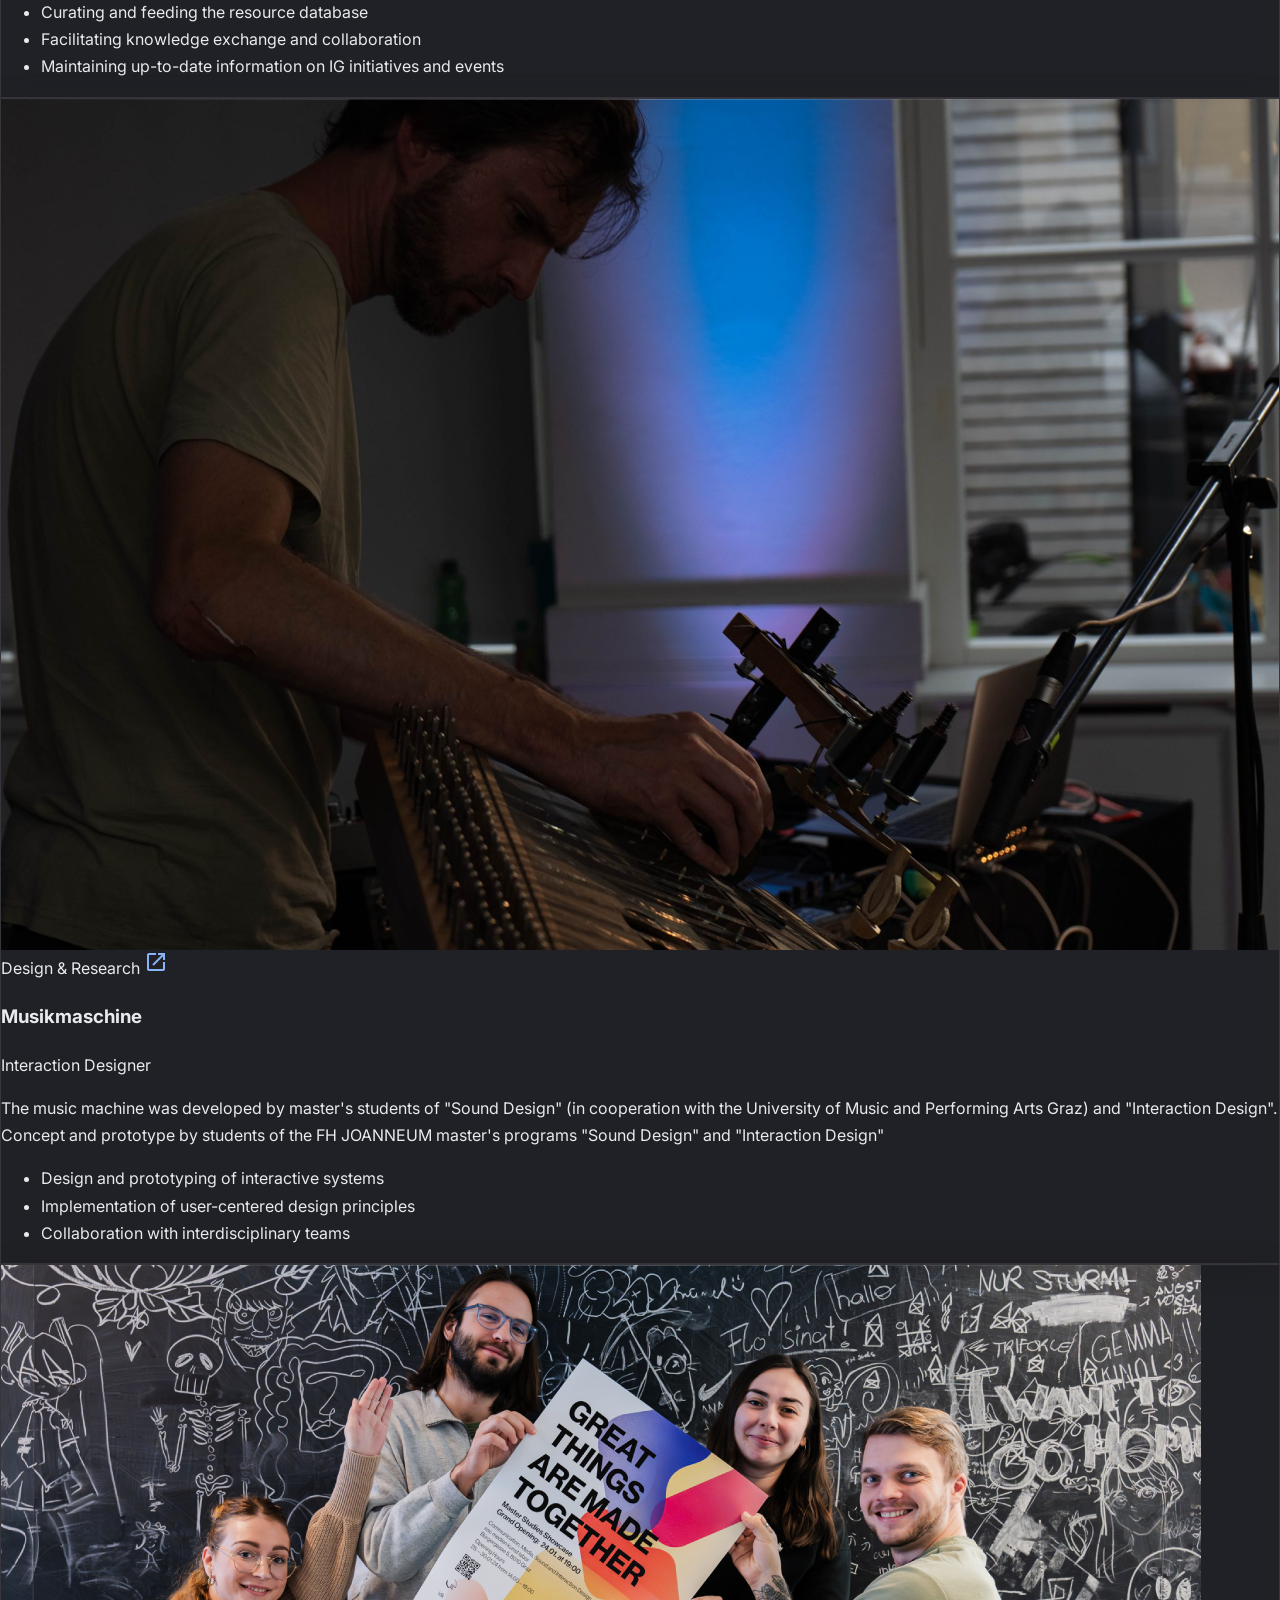
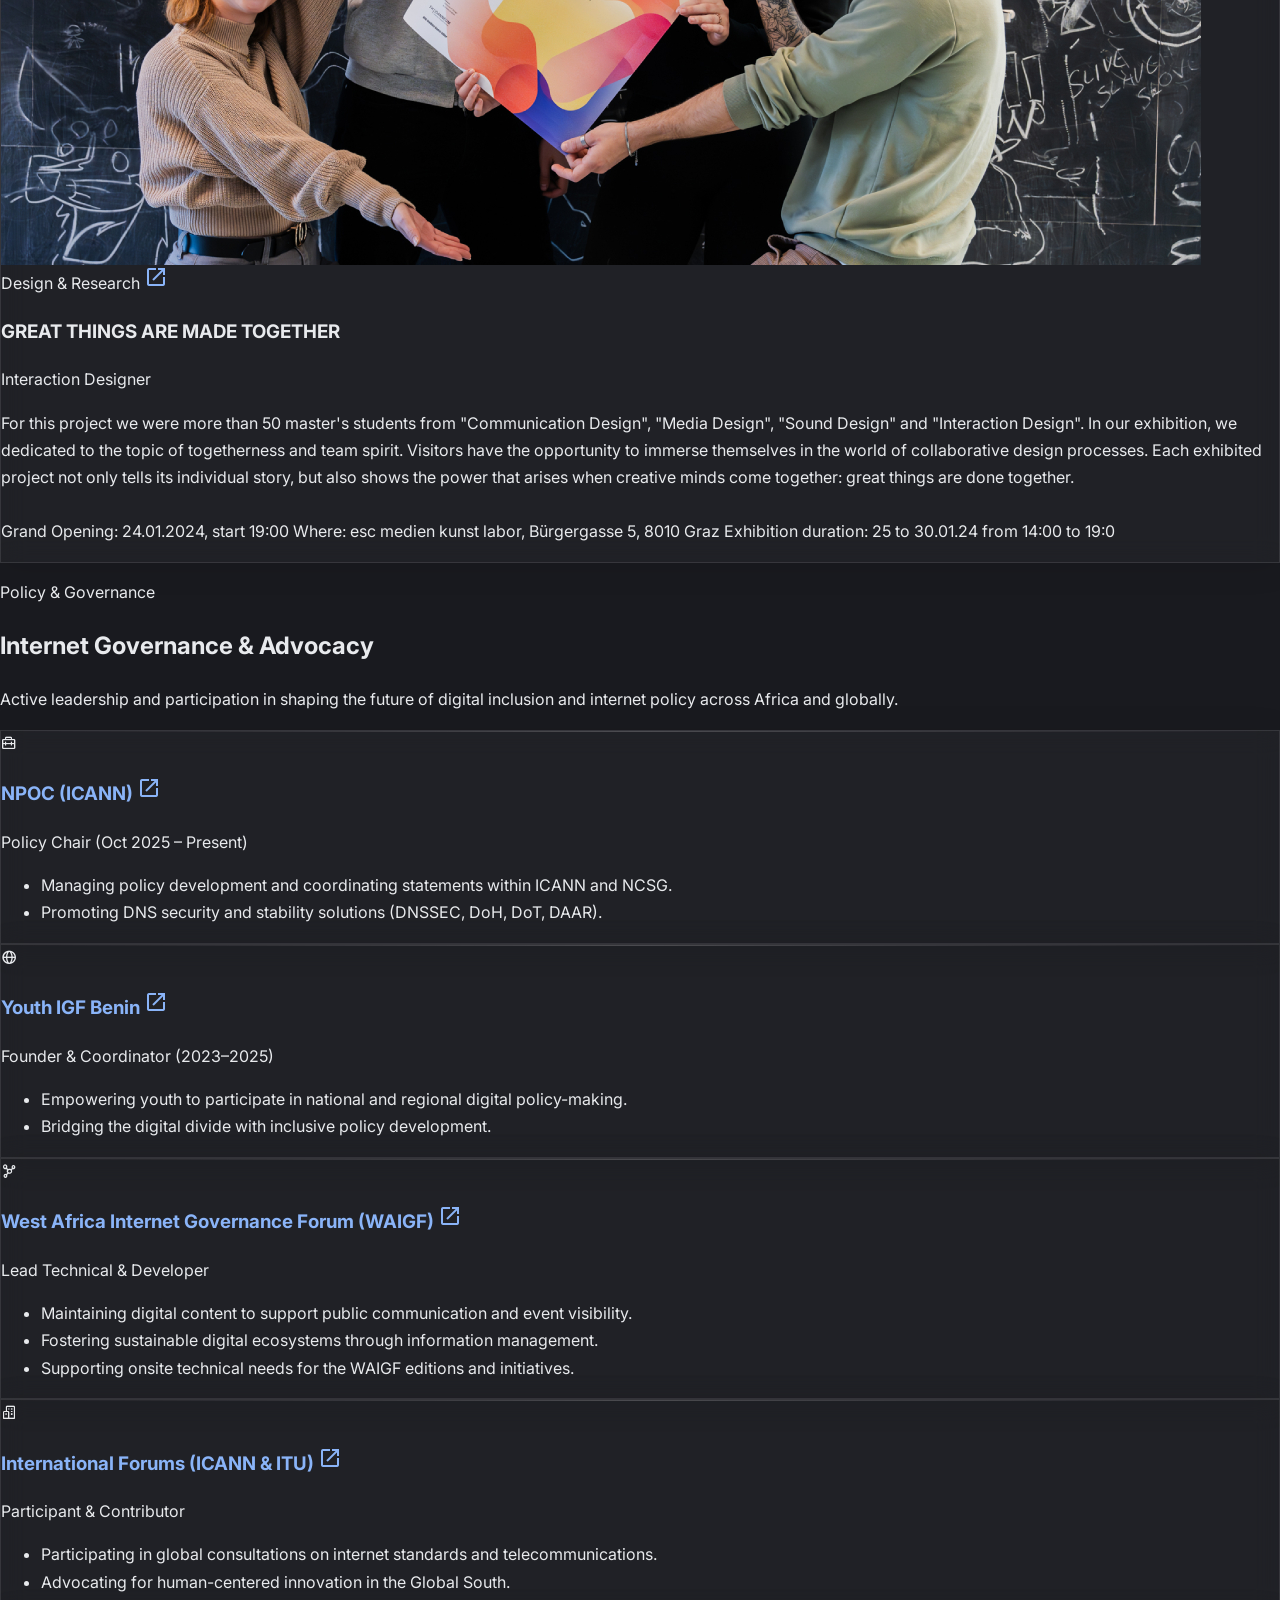
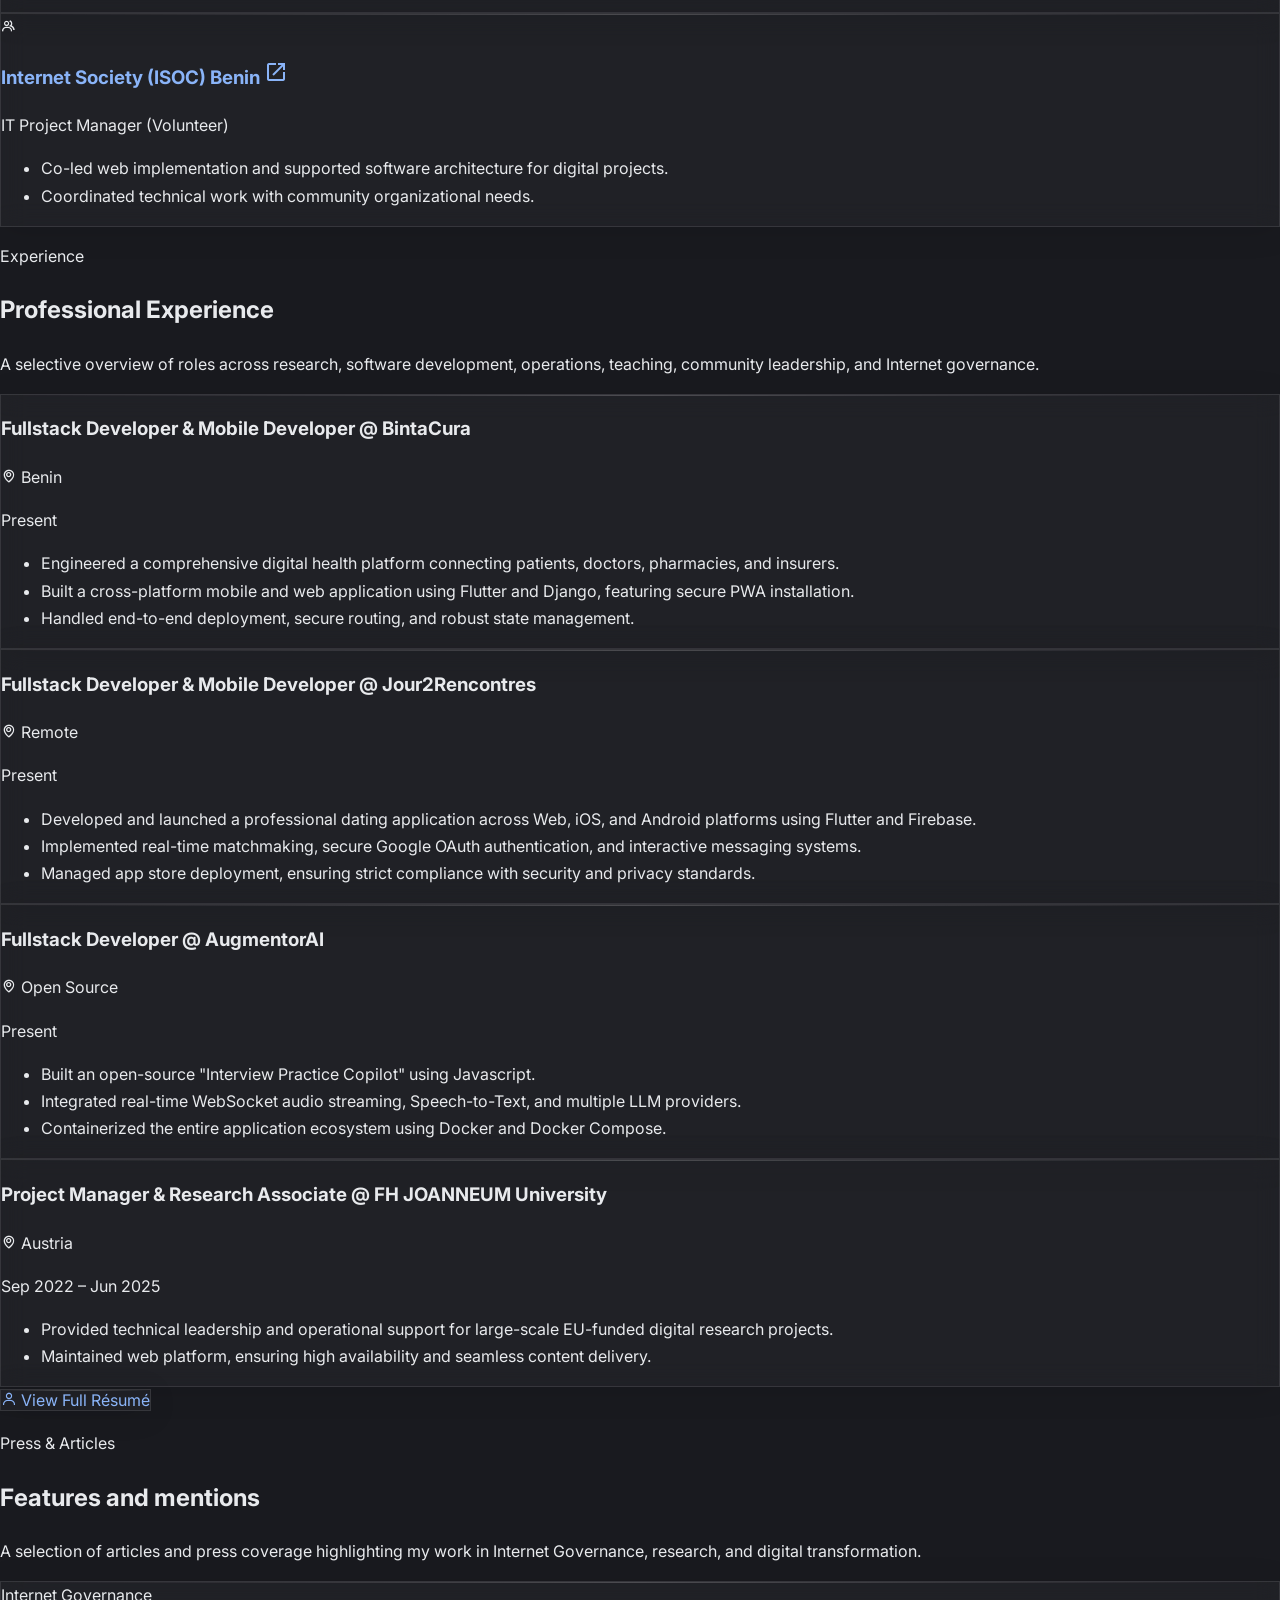
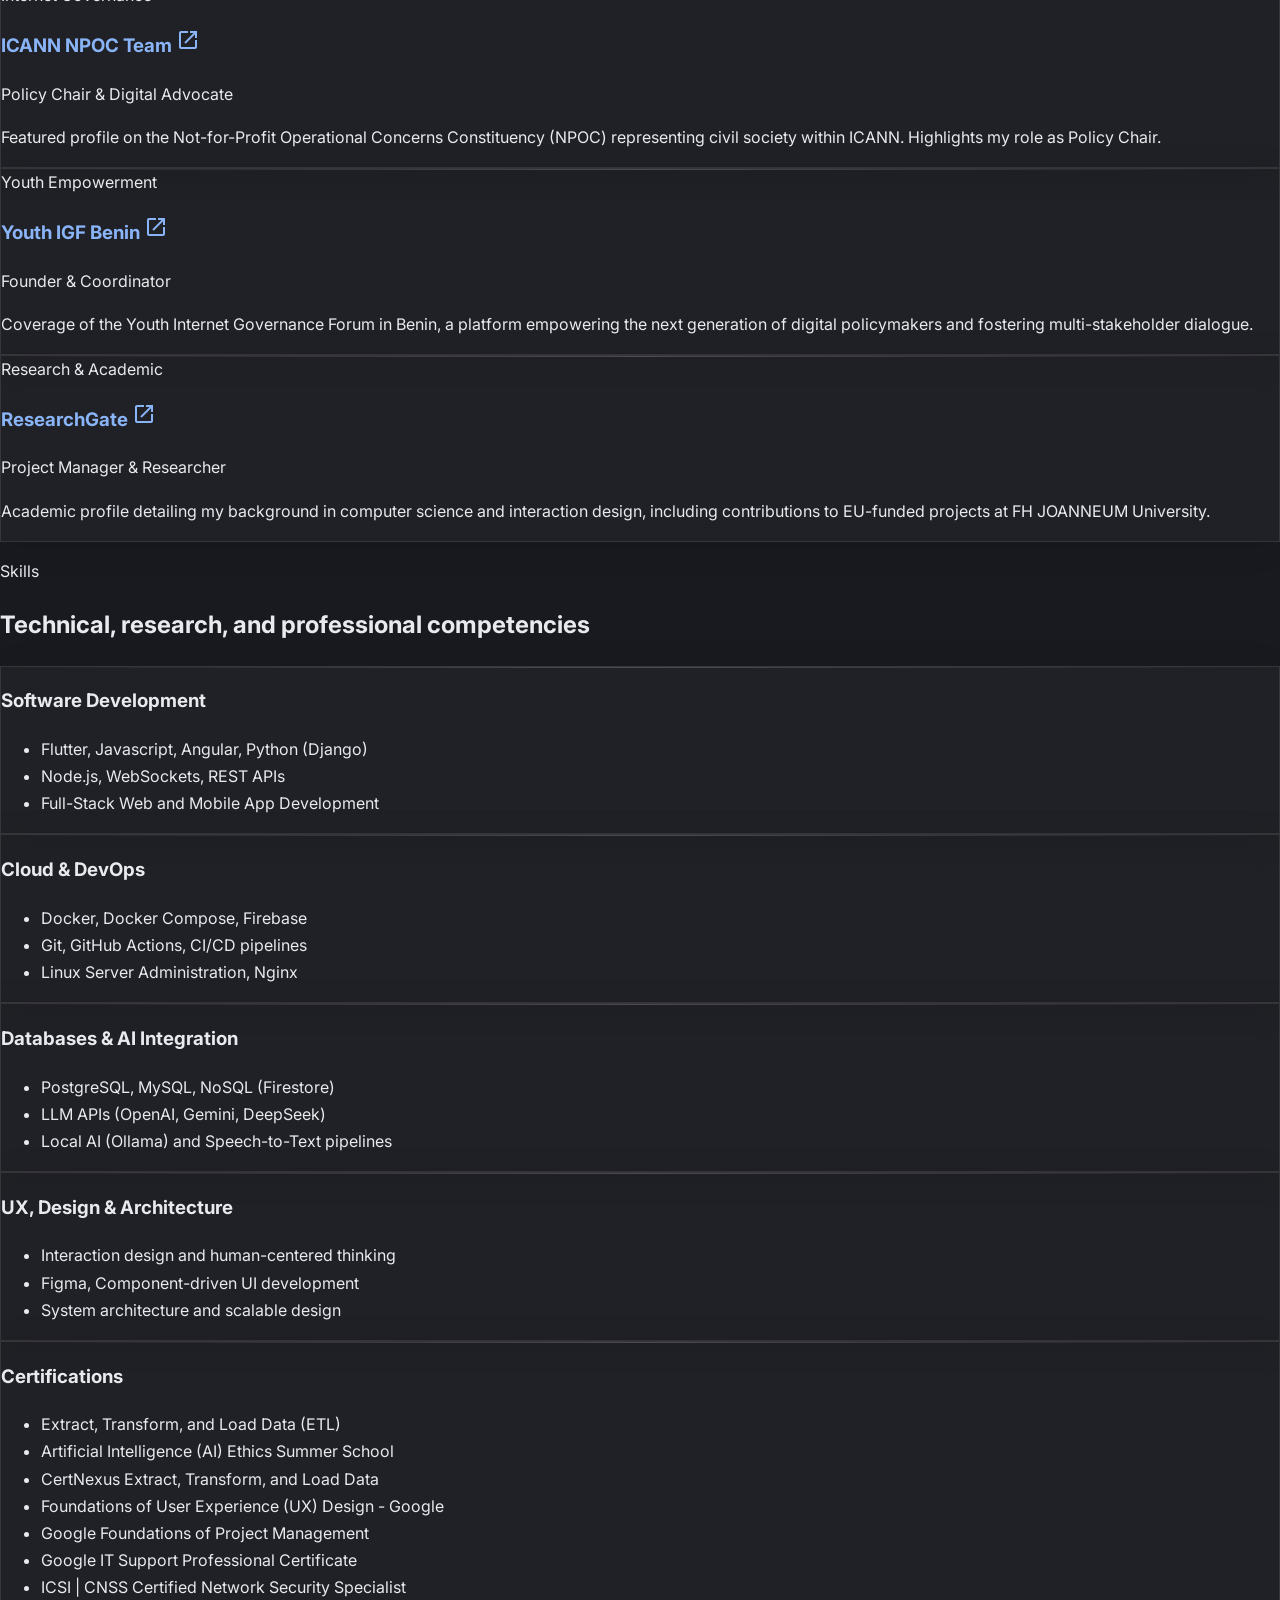
==== commit 62ac7be1: "update index" ====
--- a/index.html
+++ b/index.html
@@ -657,7 +657,7 @@
             
             <div class="flex flex-col md:flex-row md:justify-between md:items-start mb-4">
               <div>
-                <h3 class="font-headline-sm text-xl text-on-surface">Lead Software Engineer & Mobile Developer <span class="text-primary font-bold">@ BintaCura</span></h3>
+                <h3 class="font-headline-sm text-xl text-on-surface">Fullstack Developer & Mobile Developer <span class="text-primary font-bold">@ BintaCura</span></h3>
                 <p class="text-on-surface-variant text-sm mt-1 flex items-center gap-1"><i class='bx bx-map text-base'></i> Benin</p>
               </div>
               <div class="mt-2 md:mt-0 text-on-surface-variant text-sm font-label-md bg-white/5 px-3 py-1 rounded-full border border-white/10 self-start">
@@ -681,7 +681,7 @@
             
             <div class="flex flex-col md:flex-row md:justify-between md:items-start mb-4">
               <div>
-                <h3 class="font-headline-sm text-xl text-on-surface">Lead Software Engineer & Mobile Developer <span class="text-primary font-bold">@ Jour2Rencontres</span></h3>
+                <h3 class="font-headline-sm text-xl text-on-surface">Fullstack Developer & Mobile Developer <span class="text-primary font-bold">@ Jour2Rencontres</span></h3>
                 <p class="text-on-surface-variant text-sm mt-1 flex items-center gap-1"><i class='bx bx-map text-base'></i> Remote</p>
               </div>
               <div class="mt-2 md:mt-0 text-on-surface-variant text-sm font-label-md bg-white/5 px-3 py-1 rounded-full border border-white/10 self-start">
@@ -705,7 +705,7 @@
             
             <div class="flex flex-col md:flex-row md:justify-between md:items-start mb-4">
               <div>
-                <h3 class="font-headline-sm text-xl text-on-surface">Full-Stack Developer <span class="text-primary font-bold">@ AugmentorAI</span></h3>
+                <h3 class="font-headline-sm text-xl text-on-surface">Fullstack Developer <span class="text-primary font-bold">@ AugmentorAI</span></h3>
                 <p class="text-on-surface-variant text-sm mt-1 flex items-center gap-1"><i class='bx bx-map text-base'></i> Open Source</p>
               </div>
               <div class="mt-2 md:mt-0 text-on-surface-variant text-sm font-label-md bg-white/5 px-3 py-1 rounded-full border border-white/10 self-start">
@@ -840,6 +840,7 @@
         <div class="glass-card p-6 rounded-xl">
           <h3 class="font-headline-sm text-lg text-on-surface mb-4">Certifications</h3>
           <ul class="space-y-2 font-body-md text-sm text-on-surface-variant list-disc pl-4">
+            <li>Extract, Transform, and Load Data (ETL)</li>
             <li>Artificial Intelligence (AI) Ethics Summer School</li>
             <li>CertNexus Extract, Transform, and Load Data</li>
             <li>Foundations of User Experience (UX) Design - Google</li>
